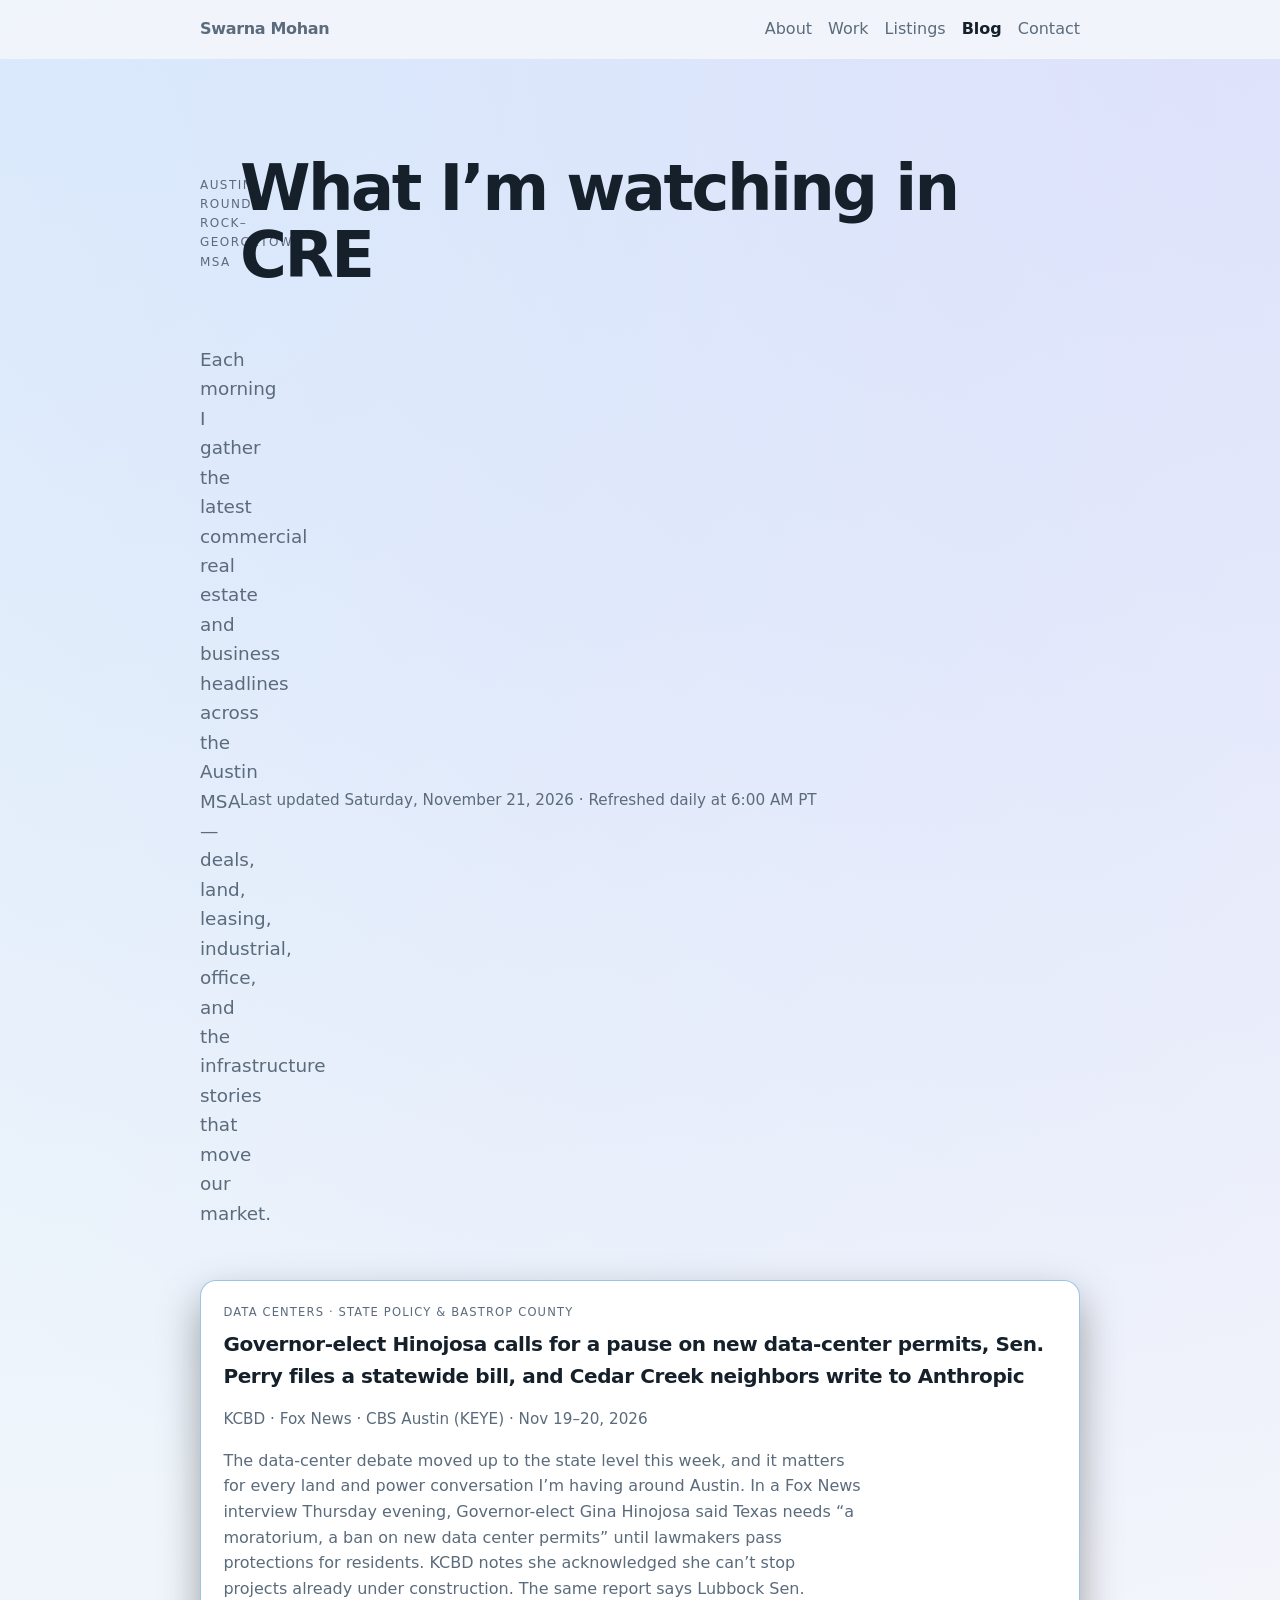
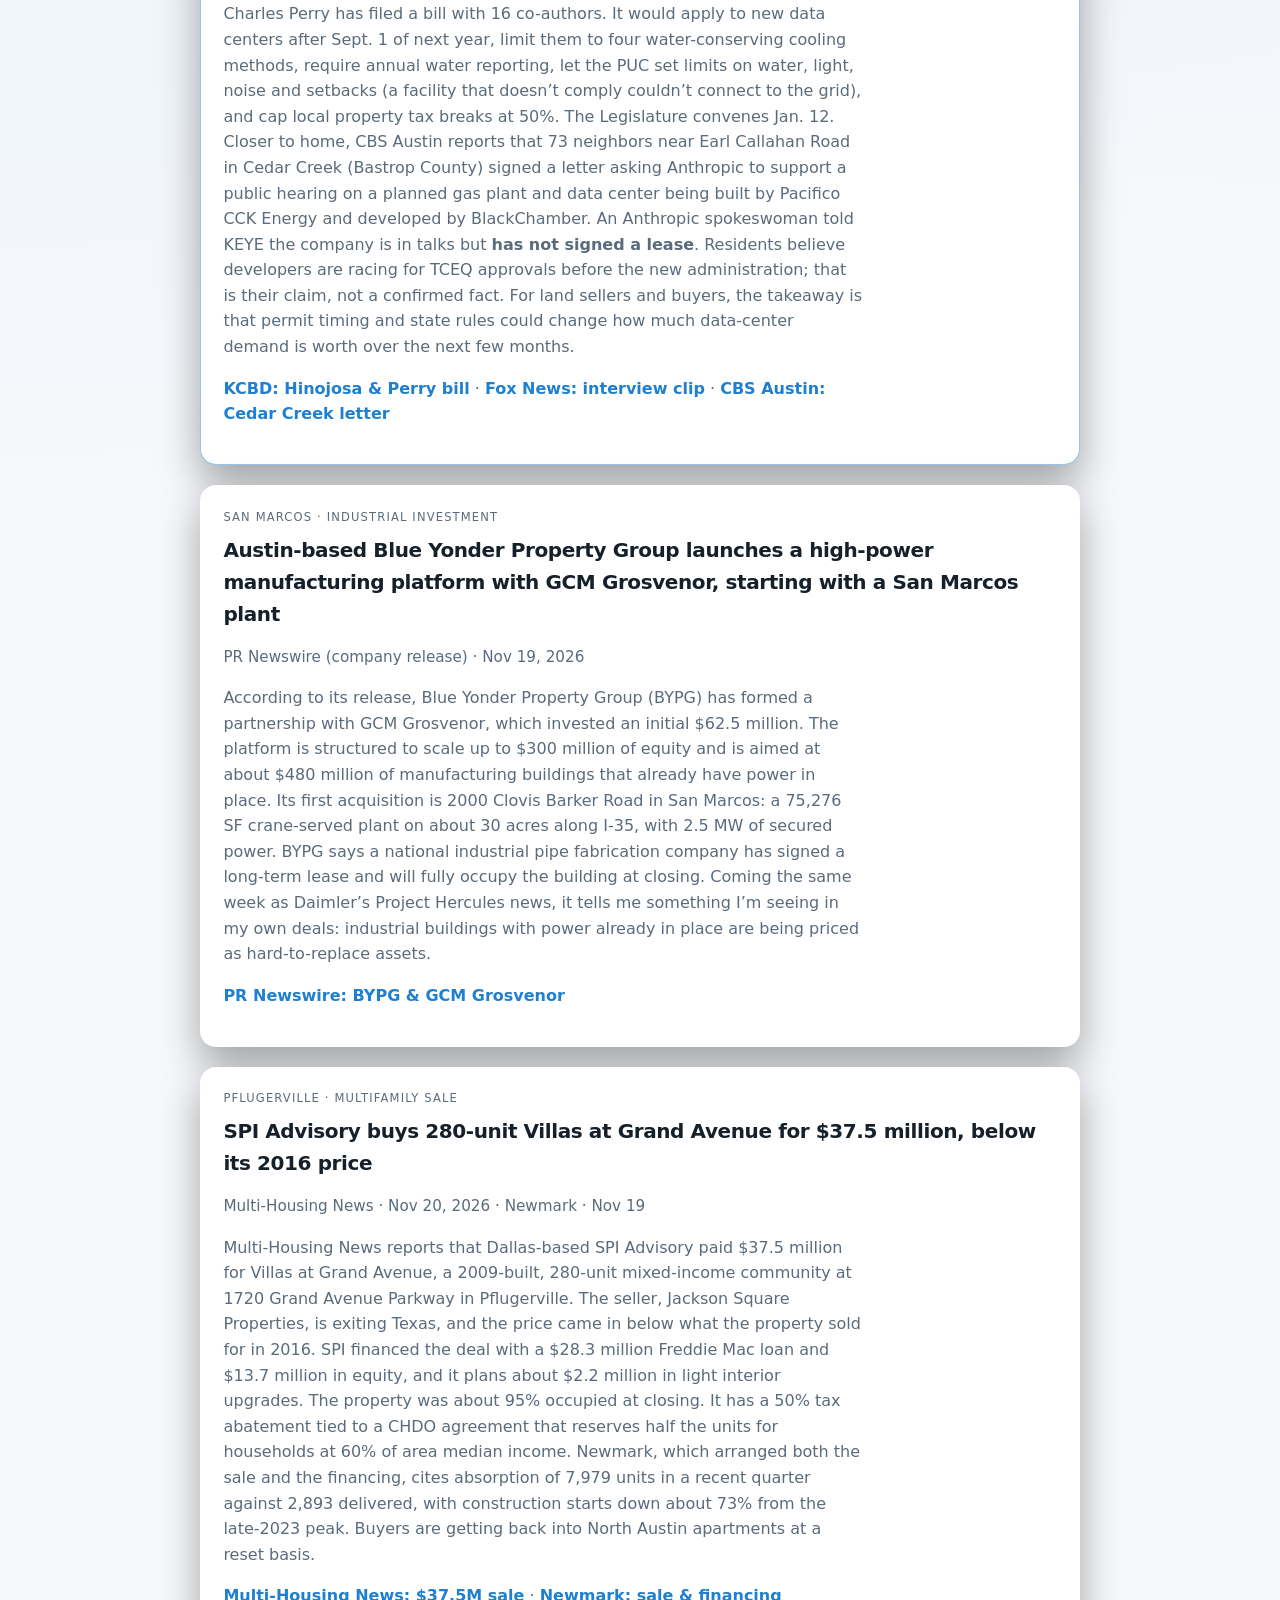
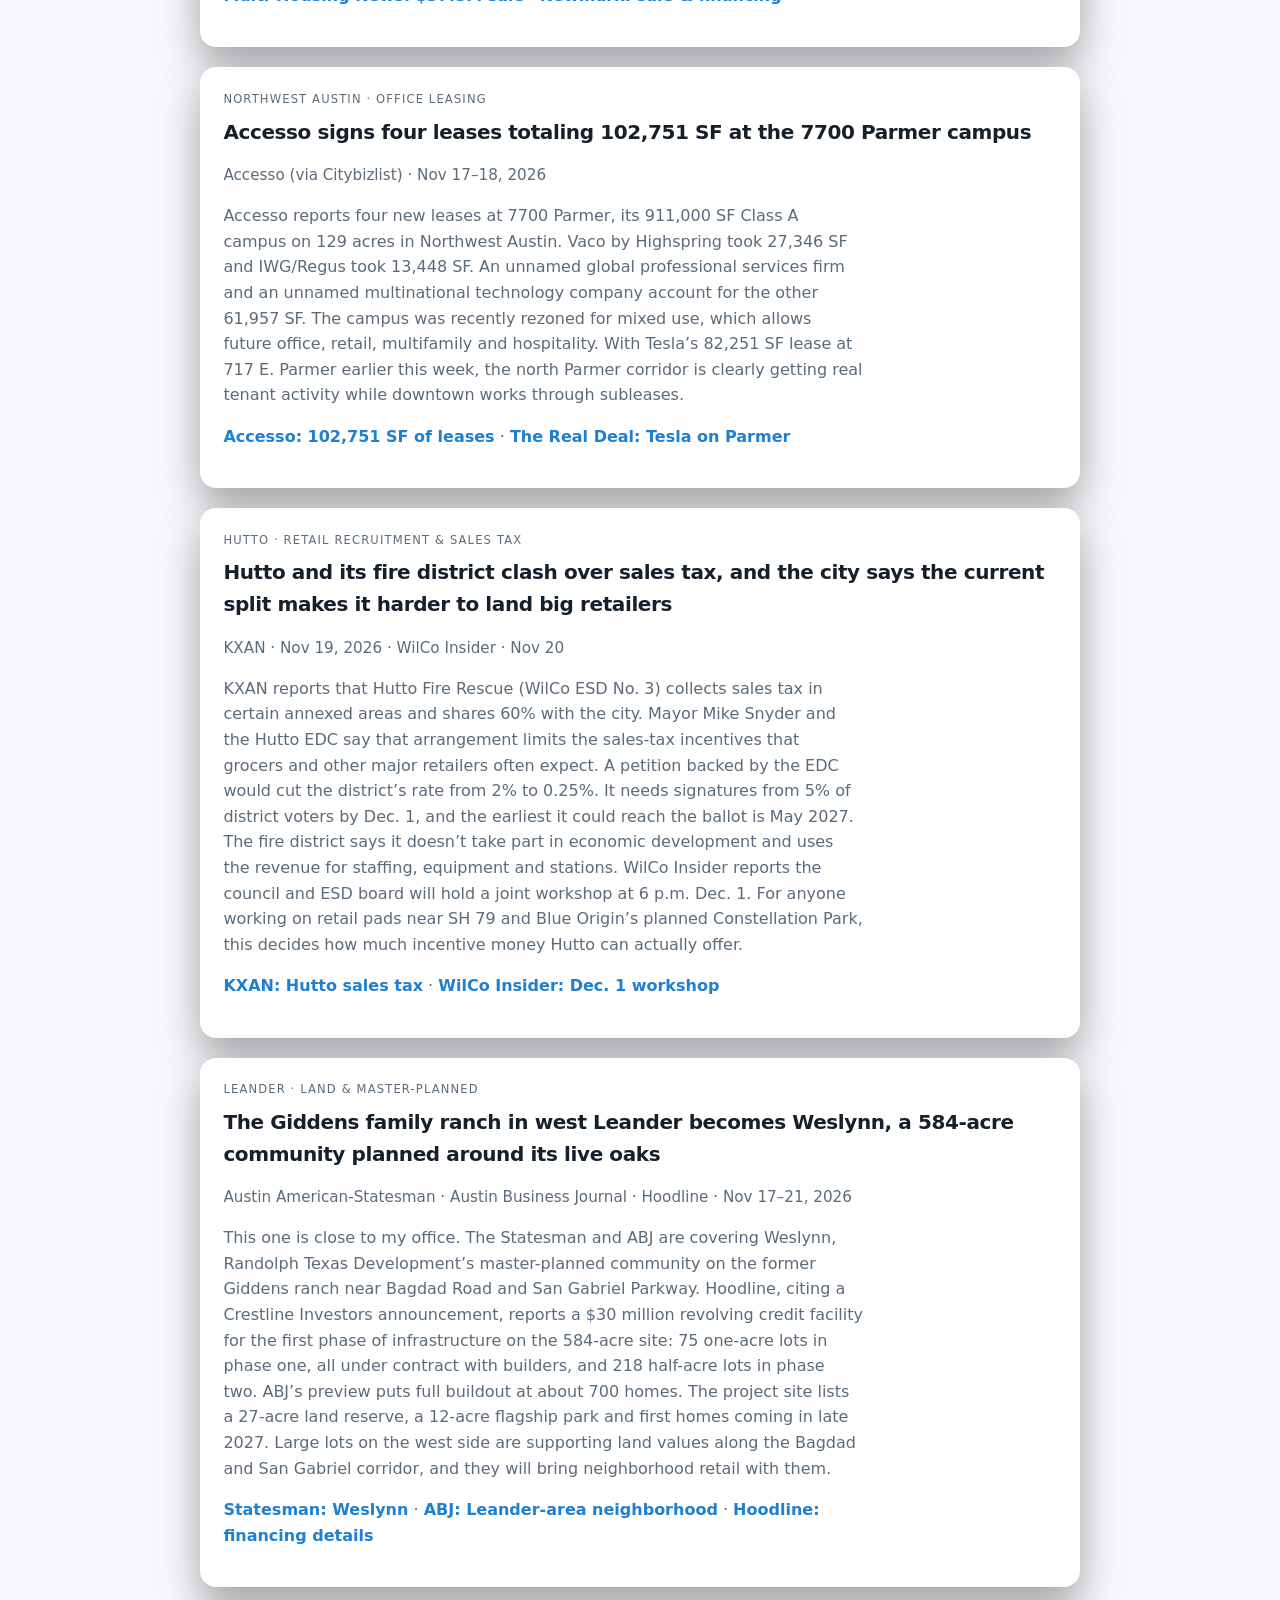
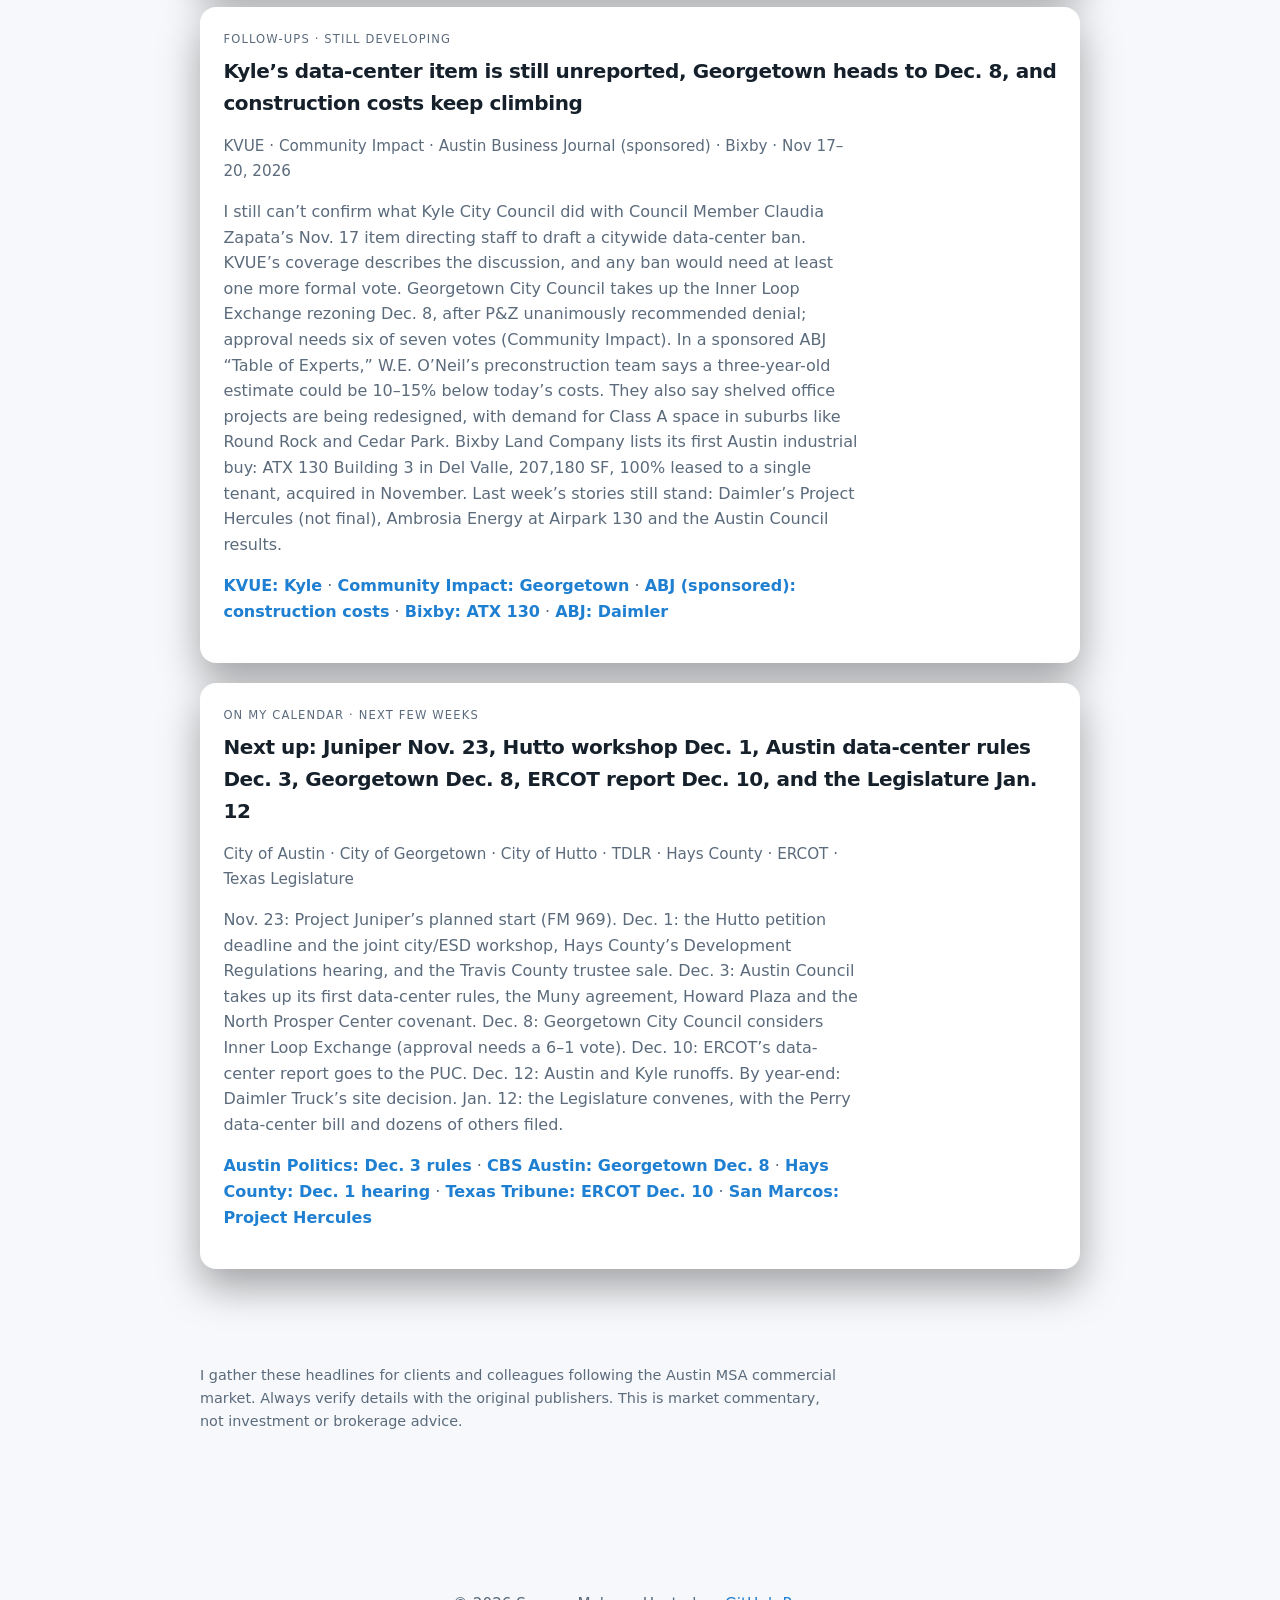
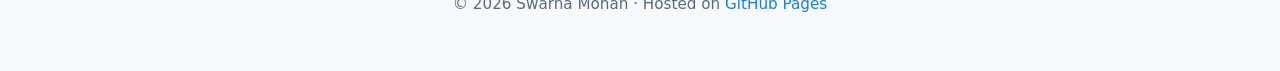
==== blog.html @ ebf8cf77 "Blog: Austin CRE roundup 2026-11-21" ====
<!DOCTYPE html>
<html lang="en">
<head>
  <meta charset="utf-8">
  <meta name="viewport" content="width=device-width, initial-scale=1">
  <meta name="description" content="My daily roundup of Austin MSA commercial real estate business news.">
  <title>Blog | Swarna Mohan</title>
  <link rel="stylesheet" href="styles.css">
</head>
<body>
  <header class="site-header">
    <nav class="nav" aria-label="Primary">
      <a class="logo" href="index.html">Swarna Mohan</a>
      <ul>
        <li><a href="index.html#about">About</a></li>
        <li><a href="index.html#work">Work</a></li>
        <li><a href="listings.html">Listings</a></li>
        <li><a href="blog.html" aria-current="page">Blog</a></li>
        <li><a href="index.html#contact">Contact</a></li>
      </ul>
    </nav>
  </header>

  <main id="top" class="blog-main">
    <section class="hero blog-hero">
      <p class="eyebrow">Austin–Round Rock–Georgetown MSA</p>
      <h1>What I’m watching in CRE</h1>
      <p class="tagline">Each morning I gather the latest commercial real estate and business headlines across the Austin MSA — deals, land, leasing, industrial, office, and the infrastructure stories that move our market.</p>
      <p class="meta">Last updated Saturday, November 21, 2026 · Refreshed daily at 6:00 AM PT</p>
    </section>

    <section class="section blog-list" aria-label="Latest posts">
      <article class="blog-card featured">
        <p class="blog-kicker">Data centers · State policy &amp; Bastrop County</p>
        <h2><a href="https://www.kcbd.com/2026/11/20/hinojosa-calls-data-center-moratorium-perry-files-senate-bill/" target="_blank" rel="noopener noreferrer">Governor-elect Hinojosa calls for a pause on new data-center permits, Sen. Perry files a statewide bill, and Cedar Creek neighbors write to Anthropic</a></h2>
        <p class="blog-meta">KCBD · Fox News · CBS Austin (KEYE) · Nov 19–20, 2026</p>
        <p>The data-center debate moved up to the state level this week, and it matters for every land and power conversation I’m having around Austin. In a Fox News interview Thursday evening, Governor-elect Gina Hinojosa said Texas needs “a moratorium, a ban on new data center permits” until lawmakers pass protections for residents. KCBD notes she acknowledged she can’t stop projects already under construction. The same report says Lubbock Sen. Charles Perry has filed a bill with 16 co-authors. It would apply to new data centers after Sept. 1 of next year, limit them to four water-conserving cooling methods, require annual water reporting, let the PUC set limits on water, light, noise and setbacks (a facility that doesn’t comply couldn’t connect to the grid), and cap local property tax breaks at 50%. The Legislature convenes Jan. 12. Closer to home, CBS Austin reports that 73 neighbors near Earl Callahan Road in Cedar Creek (Bastrop County) signed a letter asking Anthropic to support a public hearing on a planned gas plant and data center being built by Pacifico CCK Energy and developed by BlackChamber. An Anthropic spokeswoman told KEYE the company is in talks but <strong>has not signed a lease</strong>. Residents believe developers are racing for TCEQ approvals before the new administration; that is their claim, not a confirmed fact. For land sellers and buyers, the takeaway is that permit timing and state rules could change how much data-center demand is worth over the next few months.</p>
        <p><a class="text-link" href="https://www.kcbd.com/2026/11/20/hinojosa-calls-data-center-moratorium-perry-files-senate-bill/" target="_blank" rel="noopener noreferrer">KCBD: Hinojosa &amp; Perry bill</a> · <a class="text-link" href="https://www.fox.com/watch/clip/fmc-61pu5hqpny182bms/texas-governor-elect-gina-hinojosa-calls-for-ban-on-new-data-center-permits" target="_blank" rel="noopener noreferrer">Fox News: interview clip</a> · <a class="text-link" href="https://cbsaustin.com/news/local/cedar-creek-neighbors-fear-noise-and-heat-as-data-center-gas-plant-plan-advances" target="_blank" rel="noopener noreferrer">CBS Austin: Cedar Creek letter</a></p>
      </article>
      <article class="blog-card">
        <p class="blog-kicker">San Marcos · Industrial investment</p>
        <h2><a href="https://www.prnewswire.com/news-releases/bypg-forms-strategic-partnership-with-gcm-grosvenor-to-scale-high-power-manufacturing-real-estate-strategy-302942820.html" target="_blank" rel="noopener noreferrer">Austin-based Blue Yonder Property Group launches a high-power manufacturing platform with GCM Grosvenor, starting with a San Marcos plant</a></h2>
        <p class="blog-meta">PR Newswire (company release) · Nov 19, 2026</p>
        <p>According to its release, Blue Yonder Property Group (BYPG) has formed a partnership with GCM Grosvenor, which invested an initial $62.5 million. The platform is structured to scale up to $300 million of equity and is aimed at about $480 million of manufacturing buildings that already have power in place. Its first acquisition is 2000 Clovis Barker Road in San Marcos: a 75,276 SF crane-served plant on about 30 acres along I-35, with 2.5 MW of secured power. BYPG says a national industrial pipe fabrication company has signed a long-term lease and will fully occupy the building at closing. Coming the same week as Daimler’s Project Hercules news, it tells me something I’m seeing in my own deals: industrial buildings with power already in place are being priced as hard-to-replace assets.</p>
        <p><a class="text-link" href="https://www.prnewswire.com/news-releases/bypg-forms-strategic-partnership-with-gcm-grosvenor-to-scale-high-power-manufacturing-real-estate-strategy-302942820.html" target="_blank" rel="noopener noreferrer">PR Newswire: BYPG &amp; GCM Grosvenor</a></p>
      </article>
      <article class="blog-card">
        <p class="blog-kicker">Pflugerville · Multifamily sale</p>
        <h2><a href="https://www.multihousingnews.com/spi-buys-jackson-squares-last-asset-in-the-lone-star-state/" target="_blank" rel="noopener noreferrer">SPI Advisory buys 280-unit Villas at Grand Avenue for $37.5 million, below its 2016 price</a></h2>
        <p class="blog-meta">Multi-Housing News · Nov 20, 2026 · Newmark · Nov 19</p>
        <p>Multi-Housing News reports that Dallas-based SPI Advisory paid $37.5 million for Villas at Grand Avenue, a 2009-built, 280-unit mixed-income community at 1720 Grand Avenue Parkway in Pflugerville. The seller, Jackson Square Properties, is exiting Texas, and the price came in below what the property sold for in 2016. SPI financed the deal with a $28.3 million Freddie Mac loan and $13.7 million in equity, and it plans about $2.2 million in light interior upgrades. The property was about 95% occupied at closing. It has a 50% tax abatement tied to a CHDO agreement that reserves half the units for households at 60% of area median income. Newmark, which arranged both the sale and the financing, cites absorption of 7,979 units in a recent quarter against 2,893 delivered, with construction starts down about 73% from the late-2023 peak. Buyers are getting back into North Austin apartments at a reset basis.</p>
        <p><a class="text-link" href="https://www.multihousingnews.com/spi-buys-jackson-squares-last-asset-in-the-lone-star-state/" target="_blank" rel="noopener noreferrer">Multi-Housing News: $37.5M sale</a> · <a class="text-link" href="https://www.nmrk.com/insights/press-releases/newmark-arranges-sale-and-financing-of-280-unit-multifamily-property-in-north-austins-silicon-hills" target="_blank" rel="noopener noreferrer">Newmark: sale &amp; financing</a></p>
      </article>
      <article class="blog-card">
        <p class="blog-kicker">Northwest Austin · Office leasing</p>
        <h2><a href="https://accessopartners.com/accesso-signs-102751-square-feet-of-leases-at-austins-7700-parmer/" target="_blank" rel="noopener noreferrer">Accesso signs four leases totaling 102,751 SF at the 7700 Parmer campus</a></h2>
        <p class="blog-meta">Accesso (via Citybizlist) · Nov 17–18, 2026</p>
        <p>Accesso reports four new leases at 7700 Parmer, its 911,000 SF Class A campus on 129 acres in Northwest Austin. Vaco by Highspring took 27,346 SF and IWG/Regus took 13,448 SF. An unnamed global professional services firm and an unnamed multinational technology company account for the other 61,957 SF. The campus was recently rezoned for mixed use, which allows future office, retail, multifamily and hospitality. With Tesla’s 82,251 SF lease at 717 E. Parmer earlier this week, the north Parmer corridor is clearly getting real tenant activity while downtown works through subleases.</p>
        <p><a class="text-link" href="https://accessopartners.com/accesso-signs-102751-square-feet-of-leases-at-austins-7700-parmer/" target="_blank" rel="noopener noreferrer">Accesso: 102,751 SF of leases</a> · <a class="text-link" href="https://therealdeal.com/texas/2026/11/19/tesla-takes-82k-sf-in-north-austin-expansion/" target="_blank" rel="noopener noreferrer">The Real Deal: Tesla on Parmer</a></p>
      </article>
      <article class="blog-card">
        <p class="blog-kicker">Hutto · Retail recruitment &amp; sales tax</p>
        <h2><a href="https://www.kxan.com/news/local/hutto/hutto-leaders-say-current-sales-tax-agreement-hinders-retail-recruitment/" target="_blank" rel="noopener noreferrer">Hutto and its fire district clash over sales tax, and the city says the current split makes it harder to land big retailers</a></h2>
        <p class="blog-meta">KXAN · Nov 19, 2026 · WilCo Insider · Nov 20</p>
        <p>KXAN reports that Hutto Fire Rescue (WilCo ESD No. 3) collects sales tax in certain annexed areas and shares 60% with the city. Mayor Mike Snyder and the Hutto EDC say that arrangement limits the sales-tax incentives that grocers and other major retailers often expect. A petition backed by the EDC would cut the district’s rate from 2% to 0.25%. It needs signatures from 5% of district voters by Dec. 1, and the earliest it could reach the ballot is May 2027. The fire district says it doesn’t take part in economic development and uses the revenue for staffing, equipment and stations. WilCo Insider reports the council and ESD board will hold a joint workshop at 6 p.m. Dec. 1. For anyone working on retail pads near SH 79 and Blue Origin’s planned Constellation Park, this decides how much incentive money Hutto can actually offer.</p>
        <p><a class="text-link" href="https://www.kxan.com/news/local/hutto/hutto-leaders-say-current-sales-tax-agreement-hinders-retail-recruitment/" target="_blank" rel="noopener noreferrer">KXAN: Hutto sales tax</a> · <a class="text-link" href="https://www.wilcotxinsider.com/p/hutto-fire-district-sales-tax-petition" target="_blank" rel="noopener noreferrer">WilCo Insider: Dec. 1 workshop</a></p>
      </article>
      <article class="blog-card">
        <p class="blog-kicker">Leander · Land &amp; master-planned</p>
        <h2><a href="https://www.statesman.com/business/real-estate/article/leander-homes-for-sale-weslynn-giddens-ranch-22535724.php" target="_blank" rel="noopener noreferrer">The Giddens family ranch in west Leander becomes Weslynn, a 584-acre community planned around its live oaks</a></h2>
        <p class="blog-meta">Austin American-Statesman · Austin Business Journal · Hoodline · Nov 17–21, 2026</p>
        <p>This one is close to my office. The Statesman and ABJ are covering Weslynn, Randolph Texas Development’s master-planned community on the former Giddens ranch near Bagdad Road and San Gabriel Parkway. Hoodline, citing a Crestline Investors announcement, reports a $30 million revolving credit facility for the first phase of infrastructure on the 584-acre site: 75 one-acre lots in phase one, all under contract with builders, and 218 half-acre lots in phase two. ABJ’s preview puts full buildout at about 700 homes. The project site lists a 27-acre land reserve, a 12-acre flagship park and first homes coming in late 2027. Large lots on the west side are supporting land values along the Bagdad and San Gabriel corridor, and they will bring neighborhood retail with them.</p>
        <p><a class="text-link" href="https://www.statesman.com/business/real-estate/article/leander-homes-for-sale-weslynn-giddens-ranch-22535724.php" target="_blank" rel="noopener noreferrer">Statesman: Weslynn</a> · <a class="text-link" href="https://www.bizjournals.com/austin/news/2026/11/17/massive-leander-area-neighborhood-in-the-works.html" target="_blank" rel="noopener noreferrer">ABJ: Leander-area neighborhood</a> · <a class="text-link" href="https://hoodline.com/2026/11/randolph-texas-development-eyes-700-home-community-on-leander-s-west-side/" target="_blank" rel="noopener noreferrer">Hoodline: financing details</a></p>
      </article>
      <article class="blog-card">
        <p class="blog-kicker">Follow-ups · Still developing</p>
        <h2><a href="https://www.kvue.com/article/news/community/data-centers/kyle-city-council-data-center-ban-proposal/269-98b3ba4b-a010-4803-8ee6-9d8dfb9c802a" target="_blank" rel="noopener noreferrer">Kyle’s data-center item is still unreported, Georgetown heads to Dec. 8, and construction costs keep climbing</a></h2>
        <p class="blog-meta">KVUE · Community Impact · Austin Business Journal (sponsored) · Bixby · Nov 17–20, 2026</p>
        <p>I still can’t confirm what Kyle City Council did with Council Member Claudia Zapata’s Nov. 17 item directing staff to draft a citywide data-center ban. KVUE’s coverage describes the discussion, and any ban would need at least one more formal vote. Georgetown City Council takes up the Inner Loop Exchange rezoning Dec. 8, after P&amp;Z unanimously recommended denial; approval needs six of seven votes (Community Impact). In a sponsored ABJ “Table of Experts,” W.E. O’Neil’s preconstruction team says a three-year-old estimate could be 10–15% below today’s costs. They also say shelved office projects are being redesigned, with demand for Class A space in suburbs like Round Rock and Cedar Park. Bixby Land Company lists its first Austin industrial buy: ATX 130 Building 3 in Del Valle, 207,180 SF, 100% leased to a single tenant, acquired in November. Last week’s stories still stand: Daimler’s Project Hercules (not final), Ambrosia Energy at Airpark 130 and the Austin Council results.</p>
        <p><a class="text-link" href="https://www.kvue.com/article/news/community/data-centers/kyle-city-council-data-center-ban-proposal/269-98b3ba4b-a010-4803-8ee6-9d8dfb9c802a" target="_blank" rel="noopener noreferrer">KVUE: Kyle</a> · <a class="text-link" href="https://communityimpact.com/georgetown/development/georgetown-planning-officials-recommend-denial-for-proposed-data-center-zoning/" target="_blank" rel="noopener noreferrer">Community Impact: Georgetown</a> · <a class="text-link" href="https://www.bizjournals.com/austin/news/2026/11/20/table-of-experts-more-options-fewer-surprises.html" target="_blank" rel="noopener noreferrer">ABJ (sponsored): construction costs</a> · <a class="text-link" href="https://bixbycapital.com/property/atx-130-del-valle-texas/" target="_blank" rel="noopener noreferrer">Bixby: ATX 130</a> · <a class="text-link" href="https://www.bizjournals.com/austin/news/2026/11/19/daimler-san-marcos-project-hercules-devolpment.html" target="_blank" rel="noopener noreferrer">ABJ: Daimler</a></p>
      </article>
      <article class="blog-card">
        <p class="blog-kicker">On my calendar · Next few weeks</p>
        <h2><a href="https://www.austinpolitics.org/on-my-block/data-center-rules-december-3-vote-title-4-memo-13-power-inquiries" target="_blank" rel="noopener noreferrer">Next up: Juniper Nov. 23, Hutto workshop Dec. 1, Austin data-center rules Dec. 3, Georgetown Dec. 8, ERCOT report Dec. 10, and the Legislature Jan. 12</a></h2>
        <p class="blog-meta">City of Austin · City of Georgetown · City of Hutto · TDLR · Hays County · ERCOT · Texas Legislature</p>
        <p>Nov. 23: Project Juniper’s planned start (FM 969). Dec. 1: the Hutto petition deadline and the joint city/ESD workshop, Hays County’s Development Regulations hearing, and the Travis County trustee sale. Dec. 3: Austin Council takes up its first data-center rules, the Muny agreement, Howard Plaza and the North Prosper Center covenant. Dec. 8: Georgetown City Council considers Inner Loop Exchange (approval needs a 6–1 vote). Dec. 10: ERCOT’s data-center report goes to the PUC. Dec. 12: Austin and Kyle runoffs. By year-end: Daimler Truck’s site decision. Jan. 12: the Legislature convenes, with the Perry data-center bill and dozens of others filed.</p>
        <p><a class="text-link" href="https://www.austinpolitics.org/on-my-block/data-center-rules-december-3-vote-title-4-memo-13-power-inquiries" target="_blank" rel="noopener noreferrer">Austin Politics: Dec. 3 rules</a> · <a class="text-link" href="https://cbsaustin.com/news/local/georgetown-panel-recommends-denial-of-rezoning-for-northeast-data-center-after-outcry" target="_blank" rel="noopener noreferrer">CBS Austin: Georgetown Dec. 8</a> · <a class="text-link" href="https://www.hayscountytx.gov/565/Development-Regulations-Re-Write" target="_blank" rel="noopener noreferrer">Hays County: Dec. 1 hearing</a> · <a class="text-link" href="https://www.texastribune.org/2026/11/17/tceq-environmental-data-center-permits-resume/" target="_blank" rel="noopener noreferrer">Texas Tribune: ERCOT Dec. 10</a> · <a class="text-link" href="https://www.sanmarcostx.gov/4851/Project-Hercules" target="_blank" rel="noopener noreferrer">San Marcos: Project Hercules</a></p>
      </article>
    </section>

    <section class="section disclaimer">
      <p>I gather these headlines for clients and colleagues following the Austin MSA commercial market. Always verify details with the original publishers. This is market commentary, not investment or brokerage advice.</p>
    </section>
  </main>

  <footer class="site-footer">
    <p>© <span id="year"></span> Swarna Mohan · Hosted on <a href="https://pages.github.com/">GitHub Pages</a></p>
  </footer>
  <script src="script.js"></script>
</body>
</html>
---- styles.css ----
:root {
  color-scheme: light dark;
  --bg: #0f1419;
  --surface: #1a222c;
  --text: #e8eef5;
  --muted: #9aabbc;
  --accent: #5bb8ff;
  --accent-strong: #2f9aef;
  --border: rgba(255, 255, 255, 0.08);
  --shadow: 0 18px 40px rgba(0, 0, 0, 0.35);
  --radius: 16px;
  --max: 920px;
  font-family: "Segoe UI", system-ui, -apple-system, sans-serif;
}

@media (prefers-color-scheme: light) {
  :root {
    --bg: #f6f8fb;
    --surface: #ffffff;
    --text: #15202b;
    --muted: #5b6b7c;
    --accent: #1f7fd1;
  }
}

* { box-sizing: border-box; }
html { scroll-behavior: smooth; }
body {
  margin: 0;
  background:
    radial-gradient(circle at top left, rgba(91, 184, 255, 0.16), transparent 32%),
    radial-gradient(circle at top right, rgba(120, 90, 255, 0.12), transparent 28%),
    var(--bg);
  color: var(--text);
  line-height: 1.6;
  min-height: 100vh;
}

a { color: var(--accent); text-decoration: none; }
a:hover { text-decoration: underline; }

.site-header {
  position: sticky;
  top: 0;
  backdrop-filter: blur(12px);
  background: color-mix(in srgb, var(--bg) 82%, transparent);
  border-bottom: 1px solid var(--border);
  z-index: 10;
}

.nav {
  max-width: var(--max);
  margin: 0 auto;
  padding: 1rem 1.25rem;
  display: flex;
  align-items: center;
  justify-content: space-between;
  gap: 1rem;
}

.logo {
  color: var(--text);
  font-weight: 700;
  letter-spacing: -0.02em;
}

.nav ul {
  display: flex;
  gap: 1rem;
  list-style: none;
  margin: 0;
  padding: 0;
}

.nav a { color: var(--muted); }
.nav a:hover, .logo:hover { color: var(--text); text-decoration: none; }

main { max-width: var(--max); margin: 0 auto; padding: 2rem 1.25rem 4rem; }

.hero {
  padding: 4rem 0 3rem;
  display: grid;
  grid-template-columns: minmax(0, 1fr) auto;
  align-items: center;
  gap: 2.5rem;
}

.hero-photo {
  margin: 0;
  width: 300px;
}

.hero-photo img {
  display: block;
  width: 100%;
  height: auto;
  aspect-ratio: 4 / 5;
  object-fit: cover;
  object-position: 50% 30%;
  border-radius: var(--radius);
  border: 1px solid var(--border);
  box-shadow: var(--shadow);
}

@media (max-width: 720px) {
  .hero {
    grid-template-columns: 1fr;
    gap: 2rem;
  }
  .hero-photo {
    order: -1;
    width: min(260px, 70vw);
  }
}

.eyebrow {
  text-transform: uppercase;
  letter-spacing: 0.12em;
  font-size: 0.75rem;
  color: var(--muted);
  margin: 0 0 0.75rem;
}

.hero h1 {
  font-size: clamp(2.4rem, 6vw, 4rem);
  line-height: 1.05;
  letter-spacing: -0.04em;
  margin: 0 0 1rem;
}

.tagline {
  font-size: 1.15rem;
  color: var(--muted);
  max-width: 36rem;
  margin: 0 0 1.75rem;
}

.actions { display: flex; flex-wrap: wrap; gap: 0.75rem; }

.button {
  display: inline-flex;
  align-items: center;
  justify-content: center;
  padding: 0.75rem 1.1rem;
  border-radius: 999px;
  background: var(--accent-strong);
  color: white;
  font-weight: 600;
  text-decoration: none;
  border: 1px solid transparent;
}

.button:hover { filter: brightness(1.05); text-decoration: none; }

.button-ghost {
  background: transparent;
  color: var(--text);
  border-color: var(--border);
}

.section { padding: 2.5rem 0; border-top: 1px solid var(--border); }
.section h2 { margin: 0 0 1rem; letter-spacing: -0.03em; }
.section p { color: var(--muted); max-width: 40rem; }

.card-list {
  list-style: none;
  margin: 0;
  padding: 0;
  display: grid;
  gap: 1rem;
  grid-template-columns: repeat(auto-fit, minmax(240px, 1fr));
}

.card {
  background: var(--surface);
  border: 1px solid var(--border);
  border-radius: var(--radius);
  padding: 1.25rem;
  box-shadow: var(--shadow);
}

.card h3 { margin: 0 0 0.5rem; }
.card p { margin: 0; }

.site-footer {
  border-top: 1px solid var(--border);
  padding: 1.5rem 1.25rem 2.5rem;
  text-align: center;
  color: var(--muted);
  font-size: 0.95rem;
}

@media (max-width: 640px) {
  .nav ul { gap: 0.75rem; font-size: 0.95rem; }
  .hero { padding-top: 2.5rem; }
}

.contact-list {
  list-style: none;
  margin: 0;
  padding: 0;
  display: grid;
  gap: 0.85rem;
  color: var(--muted);
  max-width: 40rem;
}
.contact-list strong { color: var(--text); margin-right: 0.35rem; }
.section p + p { margin-top: 1rem; }

.blog-main { max-width: var(--max); margin: 0 auto; padding: 2rem 1.25rem 4rem; }
.blog-hero { padding-bottom: 1.5rem; }
.blog-hero .meta, .blog-meta { color: var(--muted); font-size: 0.95rem; }
.blog-list { display: grid; gap: 1.25rem; border-top: none; padding-top: 0; }
.blog-card {
  background: var(--surface);
  border: 1px solid var(--border);
  border-radius: var(--radius);
  padding: 1.35rem 1.4rem;
  box-shadow: var(--shadow);
}
.blog-card.featured { border-color: color-mix(in srgb, var(--accent) 45%, var(--border)); }
.blog-kicker {
  margin: 0 0 0.45rem;
  text-transform: uppercase;
  letter-spacing: 0.1em;
  font-size: 0.72rem;
  color: var(--accent);
}
.blog-card h2 { margin: 0 0 0.45rem; font-size: 1.25rem; letter-spacing: -0.02em; }
.blog-card h2 a { color: var(--text); text-decoration: none; }
.blog-card h2 a:hover { color: var(--accent); }
.blog-card p { color: var(--muted); }
.text-link { font-weight: 600; }
.disclaimer p { font-size: 0.9rem; color: var(--muted); max-width: 40rem; }
.nav a[aria-current="page"] { color: var(--text); font-weight: 600; }

/* Listings page */
.listings-page .nav { max-width: 1120px; }
.listings-main { max-width: 1120px; margin: 0 auto; padding: 2rem 1.25rem 4rem; }
.listings-hero { display: block; padding: 3rem 0 2rem; }
.listings-section { padding-top: 2rem; }
.listing-grid {
  list-style: none;
  margin: 0;
  padding: 0;
  display: grid;
  gap: 1.25rem;
  grid-template-columns: repeat(auto-fill, minmax(300px, 1fr));
}
.listing-card {
  display: flex;
  flex-direction: column;
  background: var(--surface);
  border: 1px solid var(--border);
  border-radius: var(--radius);
  box-shadow: var(--shadow);
  overflow: hidden;
}
.listing-photo { display: block; background: var(--border); }
.listing-photo img {
  display: block;
  width: 100%;
  height: auto;
  aspect-ratio: 16 / 10;
  object-fit: cover;
}
.listing-body {
  display: flex;
  flex-direction: column;
  gap: 0.35rem;
  padding: 1rem 1.15rem 1.2rem;
  flex: 1;
}
.listing-body h3 { margin: 0.15rem 0 0; font-size: 1.1rem; letter-spacing: -0.01em; line-height: 1.3; }
.listing-body p { margin: 0; max-width: none; }
.listing-badges { display: flex; flex-wrap: wrap; gap: 0.4rem; }
.badge {
  display: inline-block;
  padding: 0.15rem 0.6rem;
  border-radius: 999px;
  font-size: 0.72rem;
  font-weight: 700;
  letter-spacing: 0.06em;
  text-transform: uppercase;
  border: 1px solid var(--border);
  color: var(--muted);
}
.badge-sale { background: color-mix(in srgb, #2fbf71 18%, transparent); color: #2fbf71; border-color: color-mix(in srgb, #2fbf71 40%, transparent); }
.badge-lease { background: color-mix(in srgb, var(--accent) 18%, transparent); color: var(--accent); border-color: color-mix(in srgb, var(--accent) 40%, transparent); }
.listing-address { color: var(--muted); font-size: 0.92rem; }
.listing-price { color: var(--text) !important; font-weight: 700; font-size: 1.02rem; }
.listing-size { color: var(--muted); font-size: 0.92rem; }
.listing-desc {
  color: var(--muted);
  font-size: 0.92rem;
  display: -webkit-box;
  -webkit-line-clamp: 3;
  -webkit-box-orient: vertical;
  overflow: hidden;
}
.listing-button { margin-top: auto; align-self: flex-start; padding: 0.55rem 1rem; font-size: 0.92rem; }
.listing-desc + .listing-button { margin-top: 0.75rem; }
.listings-note { margin-top: 1.75rem !important; font-size: 0.9rem; color: var(--muted); max-width: 48rem !important; }
.listings-cta .actions { margin-top: 1rem; }
@media (max-width: 640px) {
  .listing-grid { grid-template-columns: 1fr; }
  .nav { flex-wrap: wrap; }
}
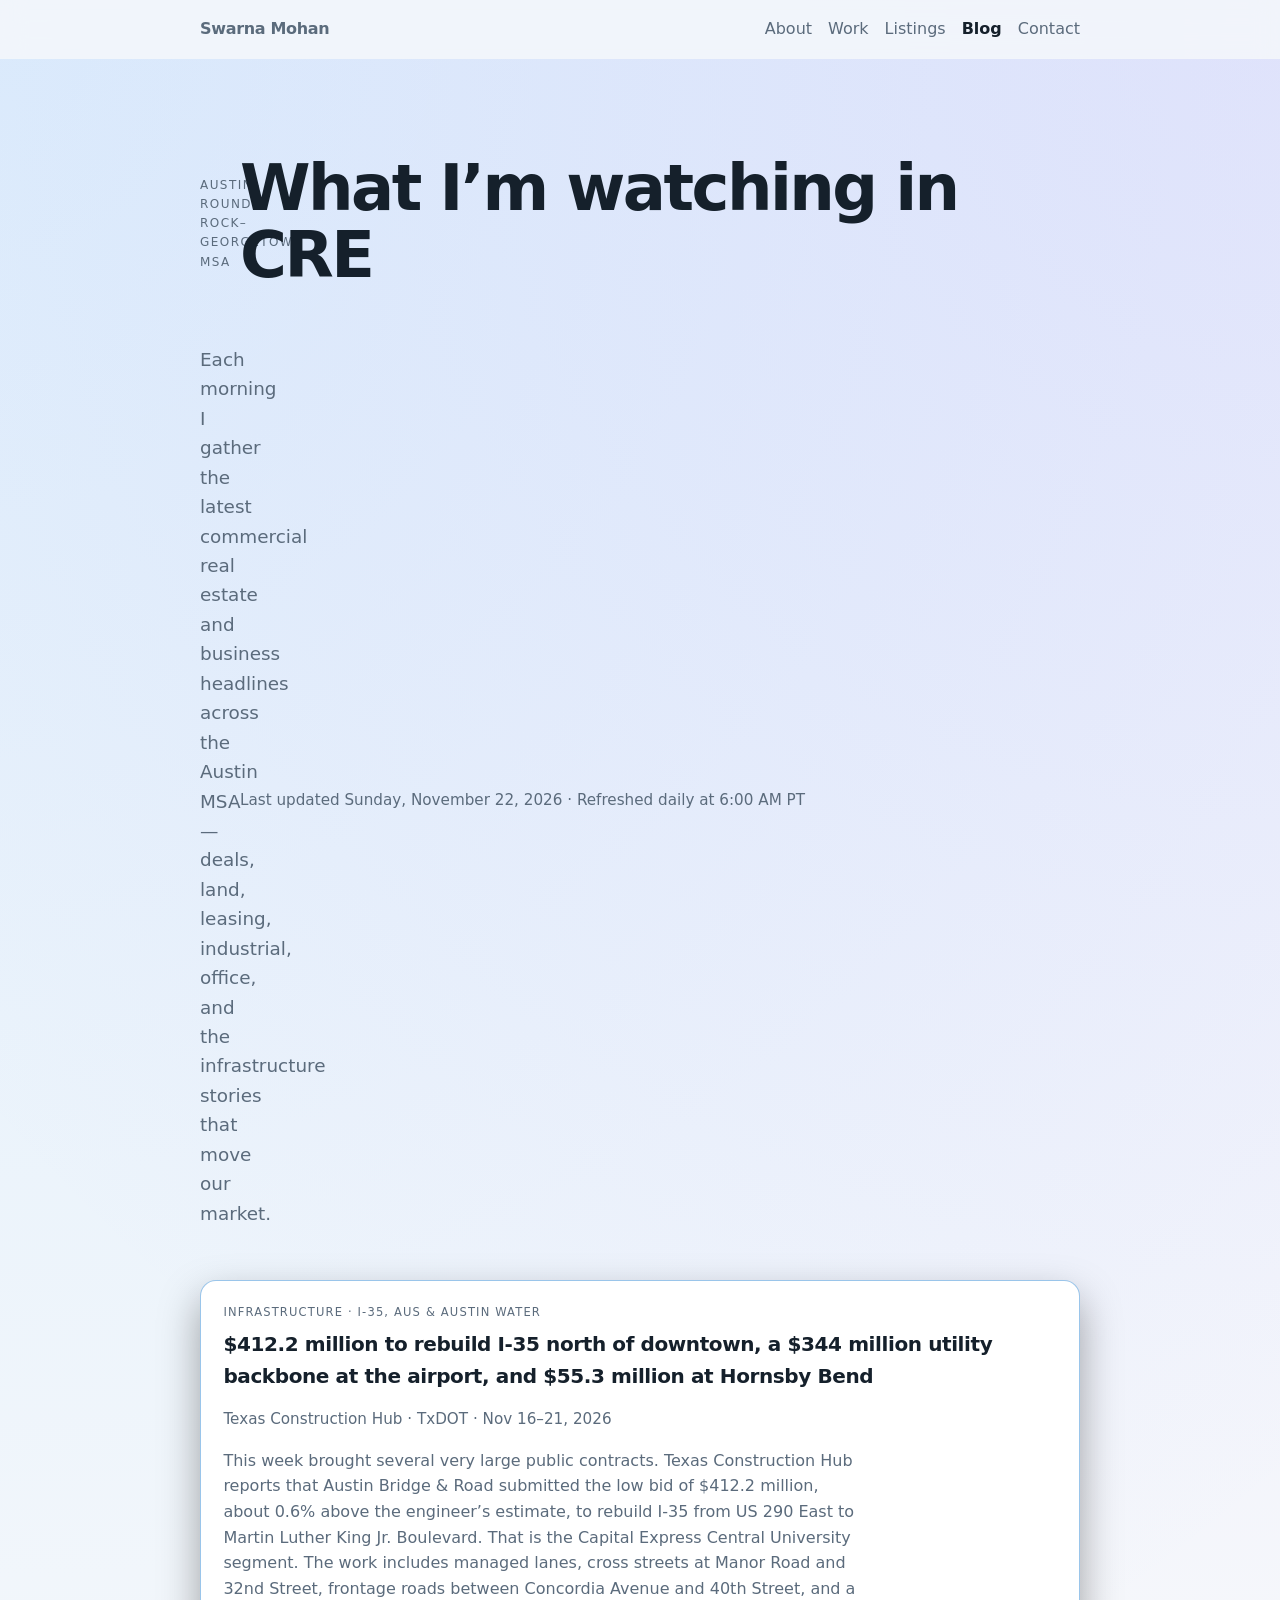
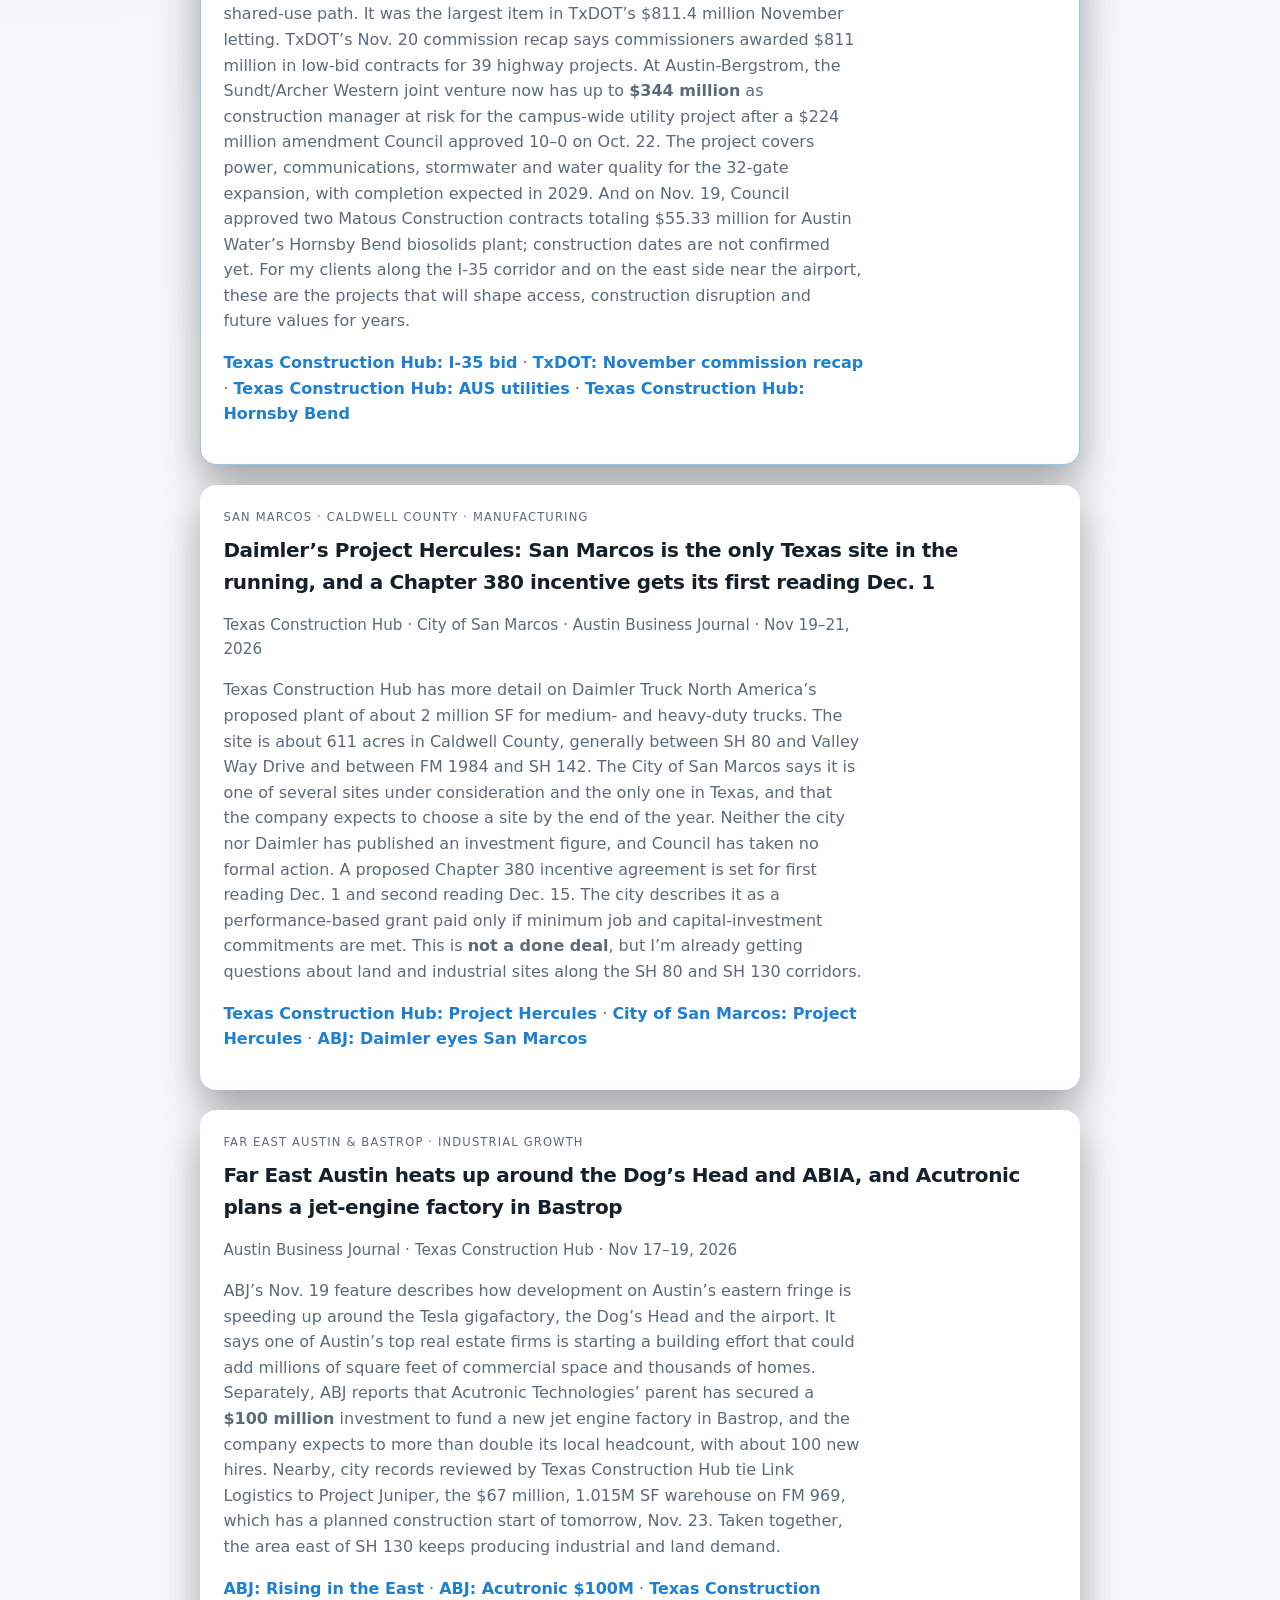
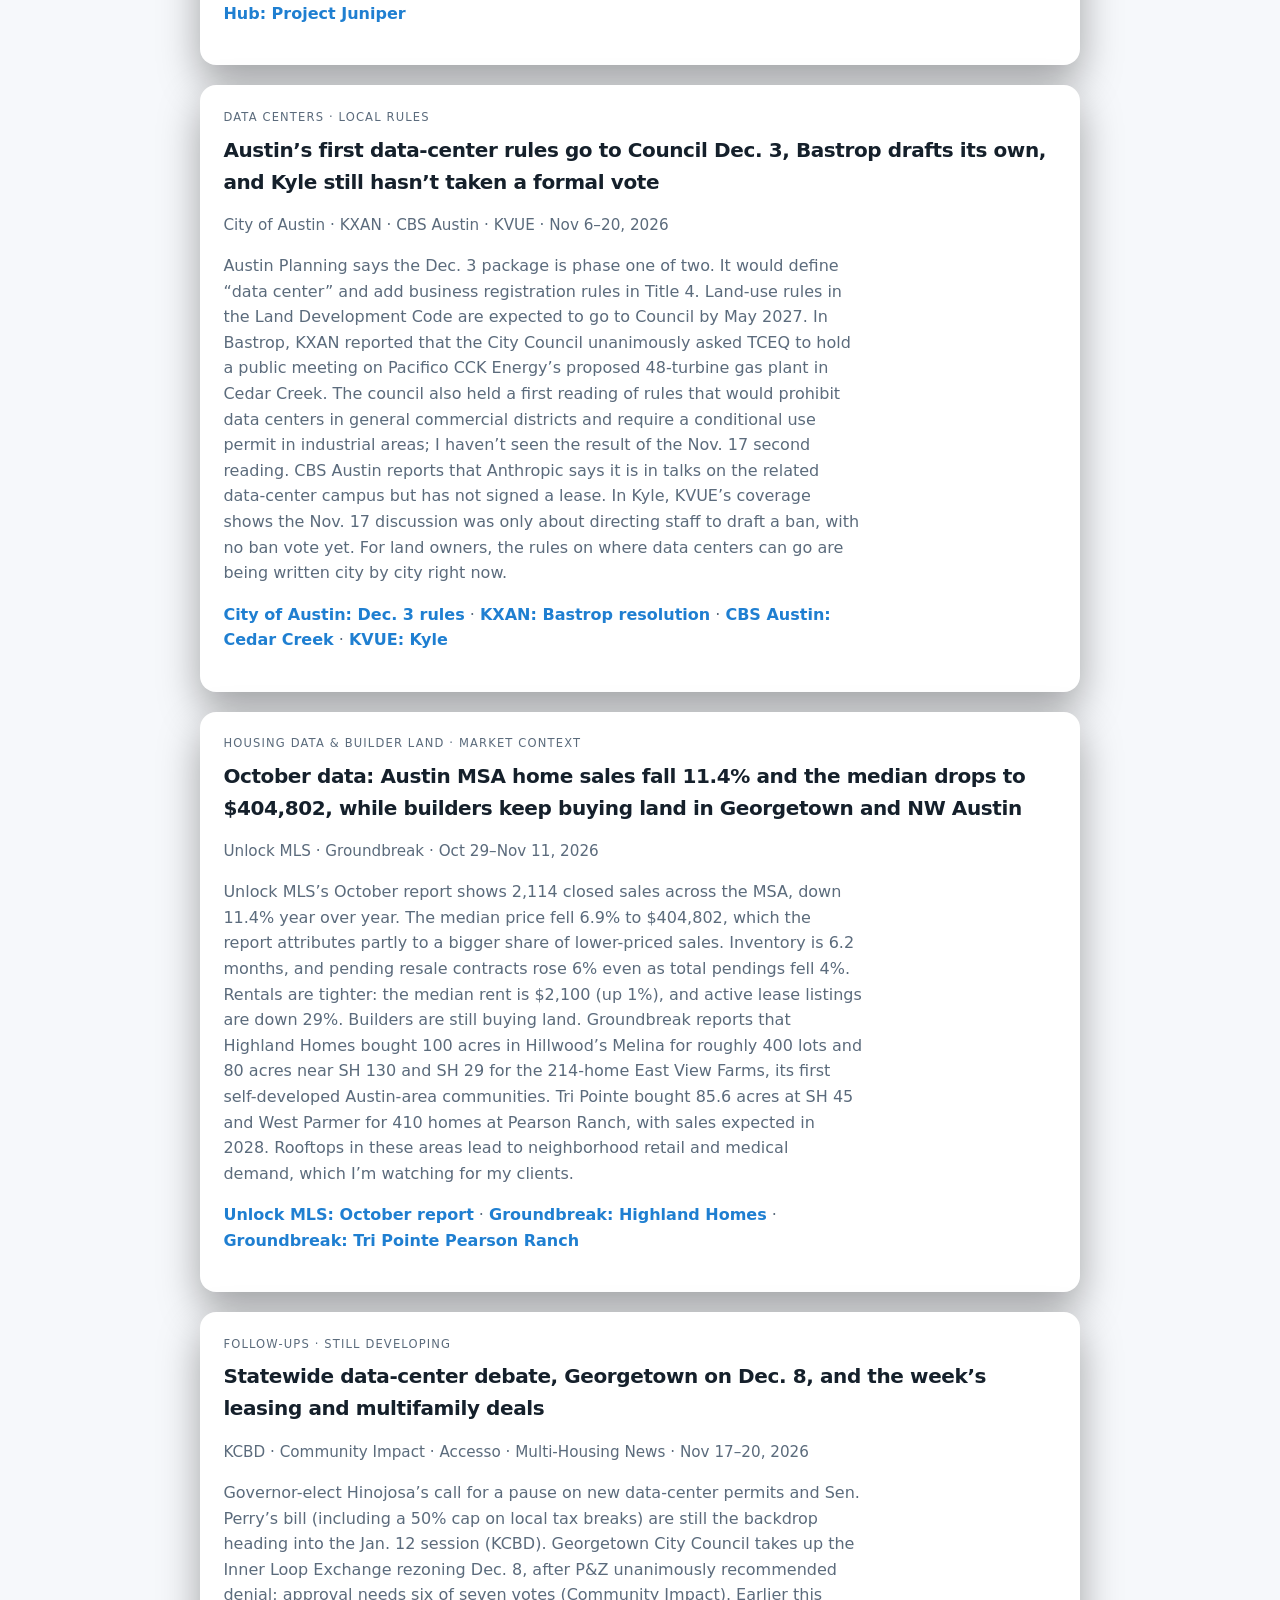
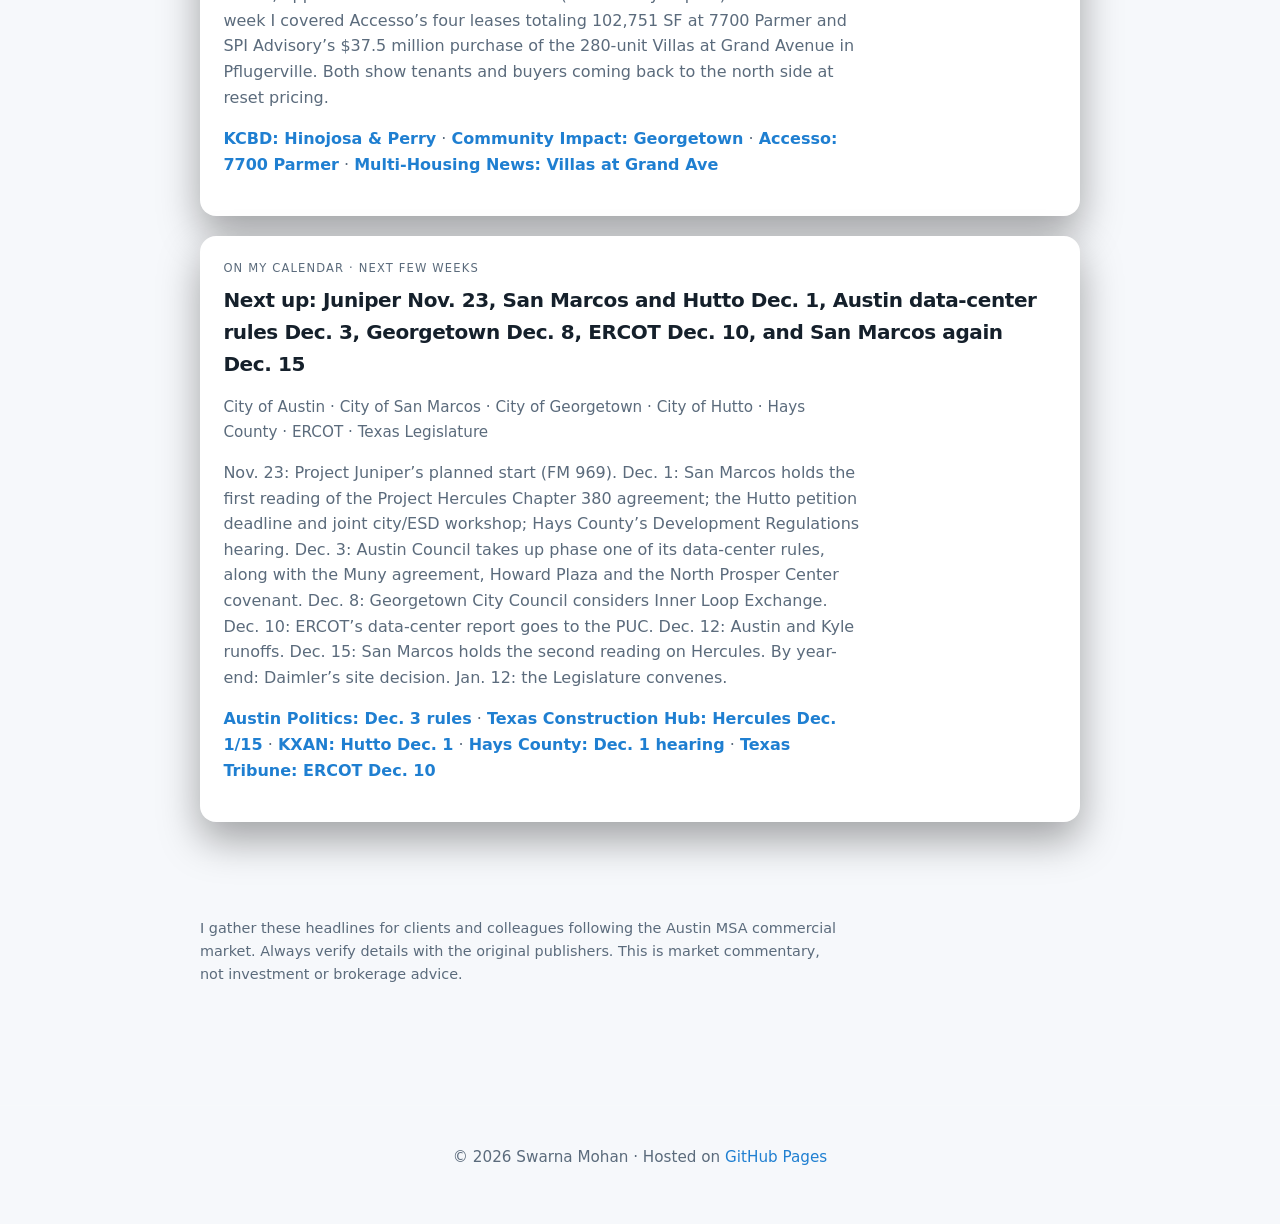
==== commit bd29ea66: "Blog: Austin CRE roundup 2026-11-22" ====
--- a/blog.html
+++ b/blog.html
@@ -26,65 +26,58 @@
       <p class="eyebrow">Austin–Round Rock–Georgetown MSA</p>
       <h1>What I’m watching in CRE</h1>
       <p class="tagline">Each morning I gather the latest commercial real estate and business headlines across the Austin MSA — deals, land, leasing, industrial, office, and the infrastructure stories that move our market.</p>
-      <p class="meta">Last updated Saturday, November 21, 2026 · Refreshed daily at 6:00 AM PT</p>
+      <p class="meta">Last updated Sunday, November 22, 2026 · Refreshed daily at 6:00 AM PT</p>
     </section>
 
     <section class="section blog-list" aria-label="Latest posts">
       <article class="blog-card featured">
-        <p class="blog-kicker">Data centers · State policy &amp; Bastrop County</p>
-        <h2><a href="https://www.kcbd.com/2026/11/20/hinojosa-calls-data-center-moratorium-perry-files-senate-bill/" target="_blank" rel="noopener noreferrer">Governor-elect Hinojosa calls for a pause on new data-center permits, Sen. Perry files a statewide bill, and Cedar Creek neighbors write to Anthropic</a></h2>
-        <p class="blog-meta">KCBD · Fox News · CBS Austin (KEYE) · Nov 19–20, 2026</p>
-        <p>The data-center debate moved up to the state level this week, and it matters for every land and power conversation I’m having around Austin. In a Fox News interview Thursday evening, Governor-elect Gina Hinojosa said Texas needs “a moratorium, a ban on new data center permits” until lawmakers pass protections for residents. KCBD notes she acknowledged she can’t stop projects already under construction. The same report says Lubbock Sen. Charles Perry has filed a bill with 16 co-authors. It would apply to new data centers after Sept. 1 of next year, limit them to four water-conserving cooling methods, require annual water reporting, let the PUC set limits on water, light, noise and setbacks (a facility that doesn’t comply couldn’t connect to the grid), and cap local property tax breaks at 50%. The Legislature convenes Jan. 12. Closer to home, CBS Austin reports that 73 neighbors near Earl Callahan Road in Cedar Creek (Bastrop County) signed a letter asking Anthropic to support a public hearing on a planned gas plant and data center being built by Pacifico CCK Energy and developed by BlackChamber. An Anthropic spokeswoman told KEYE the company is in talks but <strong>has not signed a lease</strong>. Residents believe developers are racing for TCEQ approvals before the new administration; that is their claim, not a confirmed fact. For land sellers and buyers, the takeaway is that permit timing and state rules could change how much data-center demand is worth over the next few months.</p>
-        <p><a class="text-link" href="https://www.kcbd.com/2026/11/20/hinojosa-calls-data-center-moratorium-perry-files-senate-bill/" target="_blank" rel="noopener noreferrer">KCBD: Hinojosa &amp; Perry bill</a> · <a class="text-link" href="https://www.fox.com/watch/clip/fmc-61pu5hqpny182bms/texas-governor-elect-gina-hinojosa-calls-for-ban-on-new-data-center-permits" target="_blank" rel="noopener noreferrer">Fox News: interview clip</a> · <a class="text-link" href="https://cbsaustin.com/news/local/cedar-creek-neighbors-fear-noise-and-heat-as-data-center-gas-plant-plan-advances" target="_blank" rel="noopener noreferrer">CBS Austin: Cedar Creek letter</a></p>
+        <p class="blog-kicker">Infrastructure · I-35, AUS &amp; Austin Water</p>
+        <h2><a href="https://www.texasconstructionhub.com/stories/austin-bridge-road-412m-i35-university-low-bid" target="_blank" rel="noopener noreferrer">$412.2 million to rebuild I-35 north of downtown, a $344 million utility backbone at the airport, and $55.3 million at Hornsby Bend</a></h2>
+        <p class="blog-meta">Texas Construction Hub · TxDOT · Nov 16–21, 2026</p>
+        <p>This week brought several very large public contracts. Texas Construction Hub reports that Austin Bridge &amp; Road submitted the low bid of $412.2 million, about 0.6% above the engineer’s estimate, to rebuild I-35 from US 290 East to Martin Luther King Jr. Boulevard. That is the Capital Express Central University segment. The work includes managed lanes, cross streets at Manor Road and 32nd Street, frontage roads between Concordia Avenue and 40th Street, and a shared-use path. It was the largest item in TxDOT’s $811.4 million November letting. TxDOT’s Nov. 20 commission recap says commissioners awarded $811 million in low-bid contracts for 39 highway projects. At Austin-Bergstrom, the Sundt/Archer Western joint venture now has up to <strong>$344 million</strong> as construction manager at risk for the campus-wide utility project after a $224 million amendment Council approved 10–0 on Oct. 22. The project covers power, communications, stormwater and water quality for the 32-gate expansion, with completion expected in 2029. And on Nov. 19, Council approved two Matous Construction contracts totaling $55.33 million for Austin Water’s Hornsby Bend biosolids plant; construction dates are not confirmed yet. For my clients along the I-35 corridor and on the east side near the airport, these are the projects that will shape access, construction disruption and future values for years.</p>
+        <p><a class="text-link" href="https://www.texasconstructionhub.com/stories/austin-bridge-road-412m-i35-university-low-bid" target="_blank" rel="noopener noreferrer">Texas Construction Hub: I-35 bid</a> · <a class="text-link" href="https://www.txdot.gov/about/newsroom/stories/inside-scoop-texas-transportation-commission-november-2026.html" target="_blank" rel="noopener noreferrer">TxDOT: November commission recap</a> · <a class="text-link" href="https://www.texasconstructionhub.com/stories/austin-airport-344m-utility-contract-approved" target="_blank" rel="noopener noreferrer">Texas Construction Hub: AUS utilities</a> · <a class="text-link" href="https://www.texasconstructionhub.com/stories/austin-hornsby-bend-553m-matous-contracts-approved" target="_blank" rel="noopener noreferrer">Texas Construction Hub: Hornsby Bend</a></p>
       </article>
       <article class="blog-card">
-        <p class="blog-kicker">San Marcos · Industrial investment</p>
-        <h2><a href="https://www.prnewswire.com/news-releases/bypg-forms-strategic-partnership-with-gcm-grosvenor-to-scale-high-power-manufacturing-real-estate-strategy-302942820.html" target="_blank" rel="noopener noreferrer">Austin-based Blue Yonder Property Group launches a high-power manufacturing platform with GCM Grosvenor, starting with a San Marcos plant</a></h2>
-        <p class="blog-meta">PR Newswire (company release) · Nov 19, 2026</p>
-        <p>According to its release, Blue Yonder Property Group (BYPG) has formed a partnership with GCM Grosvenor, which invested an initial $62.5 million. The platform is structured to scale up to $300 million of equity and is aimed at about $480 million of manufacturing buildings that already have power in place. Its first acquisition is 2000 Clovis Barker Road in San Marcos: a 75,276 SF crane-served plant on about 30 acres along I-35, with 2.5 MW of secured power. BYPG says a national industrial pipe fabrication company has signed a long-term lease and will fully occupy the building at closing. Coming the same week as Daimler’s Project Hercules news, it tells me something I’m seeing in my own deals: industrial buildings with power already in place are being priced as hard-to-replace assets.</p>
-        <p><a class="text-link" href="https://www.prnewswire.com/news-releases/bypg-forms-strategic-partnership-with-gcm-grosvenor-to-scale-high-power-manufacturing-real-estate-strategy-302942820.html" target="_blank" rel="noopener noreferrer">PR Newswire: BYPG &amp; GCM Grosvenor</a></p>
+        <p class="blog-kicker">San Marcos · Caldwell County · Manufacturing</p>
+        <h2><a href="https://www.texasconstructionhub.com/stories/daimler-san-marcos-project-hercules-2m-sf-truck-plant" target="_blank" rel="noopener noreferrer">Daimler’s Project Hercules: San Marcos is the only Texas site in the running, and a Chapter 380 incentive gets its first reading Dec. 1</a></h2>
+        <p class="blog-meta">Texas Construction Hub · City of San Marcos · Austin Business Journal · Nov 19–21, 2026</p>
+        <p>Texas Construction Hub has more detail on Daimler Truck North America’s proposed plant of about 2 million SF for medium- and heavy-duty trucks. The site is about 611 acres in Caldwell County, generally between SH 80 and Valley Way Drive and between FM 1984 and SH 142. The City of San Marcos says it is one of several sites under consideration and the only one in Texas, and that the company expects to choose a site by the end of the year. Neither the city nor Daimler has published an investment figure, and Council has taken no formal action. A proposed Chapter 380 incentive agreement is set for first reading Dec. 1 and second reading Dec. 15. The city describes it as a performance-based grant paid only if minimum job and capital-investment commitments are met. This is <strong>not a done deal</strong>, but I’m already getting questions about land and industrial sites along the SH 80 and SH 130 corridors.</p>
+        <p><a class="text-link" href="https://www.texasconstructionhub.com/stories/daimler-san-marcos-project-hercules-2m-sf-truck-plant" target="_blank" rel="noopener noreferrer">Texas Construction Hub: Project Hercules</a> · <a class="text-link" href="https://www.sanmarcostx.gov/4851/Project-Hercules" target="_blank" rel="noopener noreferrer">City of San Marcos: Project Hercules</a> · <a class="text-link" href="https://www.bizjournals.com/austin/news/2026/11/19/daimler-san-marcos-project-hercules-devolpment.html" target="_blank" rel="noopener noreferrer">ABJ: Daimler eyes San Marcos</a></p>
       </article>
       <article class="blog-card">
-        <p class="blog-kicker">Pflugerville · Multifamily sale</p>
-        <h2><a href="https://www.multihousingnews.com/spi-buys-jackson-squares-last-asset-in-the-lone-star-state/" target="_blank" rel="noopener noreferrer">SPI Advisory buys 280-unit Villas at Grand Avenue for $37.5 million, below its 2016 price</a></h2>
-        <p class="blog-meta">Multi-Housing News · Nov 20, 2026 · Newmark · Nov 19</p>
-        <p>Multi-Housing News reports that Dallas-based SPI Advisory paid $37.5 million for Villas at Grand Avenue, a 2009-built, 280-unit mixed-income community at 1720 Grand Avenue Parkway in Pflugerville. The seller, Jackson Square Properties, is exiting Texas, and the price came in below what the property sold for in 2016. SPI financed the deal with a $28.3 million Freddie Mac loan and $13.7 million in equity, and it plans about $2.2 million in light interior upgrades. The property was about 95% occupied at closing. It has a 50% tax abatement tied to a CHDO agreement that reserves half the units for households at 60% of area median income. Newmark, which arranged both the sale and the financing, cites absorption of 7,979 units in a recent quarter against 2,893 delivered, with construction starts down about 73% from the late-2023 peak. Buyers are getting back into North Austin apartments at a reset basis.</p>
-        <p><a class="text-link" href="https://www.multihousingnews.com/spi-buys-jackson-squares-last-asset-in-the-lone-star-state/" target="_blank" rel="noopener noreferrer">Multi-Housing News: $37.5M sale</a> · <a class="text-link" href="https://www.nmrk.com/insights/press-releases/newmark-arranges-sale-and-financing-of-280-unit-multifamily-property-in-north-austins-silicon-hills" target="_blank" rel="noopener noreferrer">Newmark: sale &amp; financing</a></p>
+        <p class="blog-kicker">Far East Austin &amp; Bastrop · Industrial growth</p>
+        <h2><a href="https://www.bizjournals.com/austin/news/2026/11/19/development-tesla-amazon-dogs-head-texas-atx.html" target="_blank" rel="noopener noreferrer">Far East Austin heats up around the Dog’s Head and ABIA, and Acutronic plans a jet-engine factory in Bastrop</a></h2>
+        <p class="blog-meta">Austin Business Journal · Texas Construction Hub · Nov 17–19, 2026</p>
+        <p>ABJ’s Nov. 19 feature describes how development on Austin’s eastern fringe is speeding up around the Tesla gigafactory, the Dog’s Head and the airport. It says one of Austin’s top real estate firms is starting a building effort that could add millions of square feet of commercial space and thousands of homes. Separately, ABJ reports that Acutronic Technologies’ parent has secured a <strong>$100 million</strong> investment to fund a new jet engine factory in Bastrop, and the company expects to more than double its local headcount, with about 100 new hires. Nearby, city records reviewed by Texas Construction Hub tie Link Logistics to Project Juniper, the $67 million, 1.015M SF warehouse on FM 969, which has a planned construction start of tomorrow, Nov. 23. Taken together, the area east of SH 130 keeps producing industrial and land demand.</p>
+        <p><a class="text-link" href="https://www.bizjournals.com/austin/news/2026/11/19/development-tesla-amazon-dogs-head-texas-atx.html" target="_blank" rel="noopener noreferrer">ABJ: Rising in the East</a> · <a class="text-link" href="https://www.bizjournals.com/austin/news/2026/11/17/acutronic-raises-100m-texas-bastrop-jet-turbine.html" target="_blank" rel="noopener noreferrer">ABJ: Acutronic $100M</a> · <a class="text-link" href="https://www.texasconstructionhub.com/stories/project-juniper-austin-67m-warehouse-filing" target="_blank" rel="noopener noreferrer">Texas Construction Hub: Project Juniper</a></p>
       </article>
       <article class="blog-card">
-        <p class="blog-kicker">Northwest Austin · Office leasing</p>
-        <h2><a href="https://accessopartners.com/accesso-signs-102751-square-feet-of-leases-at-austins-7700-parmer/" target="_blank" rel="noopener noreferrer">Accesso signs four leases totaling 102,751 SF at the 7700 Parmer campus</a></h2>
-        <p class="blog-meta">Accesso (via Citybizlist) · Nov 17–18, 2026</p>
-        <p>Accesso reports four new leases at 7700 Parmer, its 911,000 SF Class A campus on 129 acres in Northwest Austin. Vaco by Highspring took 27,346 SF and IWG/Regus took 13,448 SF. An unnamed global professional services firm and an unnamed multinational technology company account for the other 61,957 SF. The campus was recently rezoned for mixed use, which allows future office, retail, multifamily and hospitality. With Tesla’s 82,251 SF lease at 717 E. Parmer earlier this week, the north Parmer corridor is clearly getting real tenant activity while downtown works through subleases.</p>
-        <p><a class="text-link" href="https://accessopartners.com/accesso-signs-102751-square-feet-of-leases-at-austins-7700-parmer/" target="_blank" rel="noopener noreferrer">Accesso: 102,751 SF of leases</a> · <a class="text-link" href="https://therealdeal.com/texas/2026/11/19/tesla-takes-82k-sf-in-north-austin-expansion/" target="_blank" rel="noopener noreferrer">The Real Deal: Tesla on Parmer</a></p>
+        <p class="blog-kicker">Data centers · Local rules</p>
+        <h2><a href="https://www.austintexas.gov/development-services/building-connections/council-consider-first-phase-data-center-regulations" target="_blank" rel="noopener noreferrer">Austin’s first data-center rules go to Council Dec. 3, Bastrop drafts its own, and Kyle still hasn’t taken a formal vote</a></h2>
+        <p class="blog-meta">City of Austin · KXAN · CBS Austin · KVUE · Nov 6–20, 2026</p>
+        <p>Austin Planning says the Dec. 3 package is phase one of two. It would define “data center” and add business registration rules in Title 4. Land-use rules in the Land Development Code are expected to go to Council by May 2027. In Bastrop, KXAN reported that the City Council unanimously asked TCEQ to hold a public meeting on Pacifico CCK Energy’s proposed 48-turbine gas plant in Cedar Creek. The council also held a first reading of rules that would prohibit data centers in general commercial districts and require a conditional use permit in industrial areas; I haven’t seen the result of the Nov. 17 second reading. CBS Austin reports that Anthropic says it is in talks on the related data-center campus but has not signed a lease. In Kyle, KVUE’s coverage shows the Nov. 17 discussion was only about directing staff to draft a ban, with no ban vote yet. For land owners, the rules on where data centers can go are being written city by city right now.</p>
+        <p><a class="text-link" href="https://www.austintexas.gov/development-services/building-connections/council-consider-first-phase-data-center-regulations" target="_blank" rel="noopener noreferrer">City of Austin: Dec. 3 rules</a> · <a class="text-link" href="https://www.kxan.com/news/local/bastrop/bastrop-gas-plant-data-center-tceq/" target="_blank" rel="noopener noreferrer">KXAN: Bastrop resolution</a> · <a class="text-link" href="https://cbsaustin.com/news/local/cedar-creek-neighbors-fear-noise-and-heat-as-data-center-gas-plant-plan-advances" target="_blank" rel="noopener noreferrer">CBS Austin: Cedar Creek</a> · <a class="text-link" href="https://www.kvue.com/article/news/community/data-centers/kyle-city-council-data-center-ban-proposal/269-98b3ba4b-a010-4803-8ee6-9d8dfb9c802a" target="_blank" rel="noopener noreferrer">KVUE: Kyle</a></p>
       </article>
       <article class="blog-card">
-        <p class="blog-kicker">Hutto · Retail recruitment &amp; sales tax</p>
-        <h2><a href="https://www.kxan.com/news/local/hutto/hutto-leaders-say-current-sales-tax-agreement-hinders-retail-recruitment/" target="_blank" rel="noopener noreferrer">Hutto and its fire district clash over sales tax, and the city says the current split makes it harder to land big retailers</a></h2>
-        <p class="blog-meta">KXAN · Nov 19, 2026 · WilCo Insider · Nov 20</p>
-        <p>KXAN reports that Hutto Fire Rescue (WilCo ESD No. 3) collects sales tax in certain annexed areas and shares 60% with the city. Mayor Mike Snyder and the Hutto EDC say that arrangement limits the sales-tax incentives that grocers and other major retailers often expect. A petition backed by the EDC would cut the district’s rate from 2% to 0.25%. It needs signatures from 5% of district voters by Dec. 1, and the earliest it could reach the ballot is May 2027. The fire district says it doesn’t take part in economic development and uses the revenue for staffing, equipment and stations. WilCo Insider reports the council and ESD board will hold a joint workshop at 6 p.m. Dec. 1. For anyone working on retail pads near SH 79 and Blue Origin’s planned Constellation Park, this decides how much incentive money Hutto can actually offer.</p>
-        <p><a class="text-link" href="https://www.kxan.com/news/local/hutto/hutto-leaders-say-current-sales-tax-agreement-hinders-retail-recruitment/" target="_blank" rel="noopener noreferrer">KXAN: Hutto sales tax</a> · <a class="text-link" href="https://www.wilcotxinsider.com/p/hutto-fire-district-sales-tax-petition" target="_blank" rel="noopener noreferrer">WilCo Insider: Dec. 1 workshop</a></p>
-      </article>
-      <article class="blog-card">
-        <p class="blog-kicker">Leander · Land &amp; master-planned</p>
-        <h2><a href="https://www.statesman.com/business/real-estate/article/leander-homes-for-sale-weslynn-giddens-ranch-22535724.php" target="_blank" rel="noopener noreferrer">The Giddens family ranch in west Leander becomes Weslynn, a 584-acre community planned around its live oaks</a></h2>
-        <p class="blog-meta">Austin American-Statesman · Austin Business Journal · Hoodline · Nov 17–21, 2026</p>
-        <p>This one is close to my office. The Statesman and ABJ are covering Weslynn, Randolph Texas Development’s master-planned community on the former Giddens ranch near Bagdad Road and San Gabriel Parkway. Hoodline, citing a Crestline Investors announcement, reports a $30 million revolving credit facility for the first phase of infrastructure on the 584-acre site: 75 one-acre lots in phase one, all under contract with builders, and 218 half-acre lots in phase two. ABJ’s preview puts full buildout at about 700 homes. The project site lists a 27-acre land reserve, a 12-acre flagship park and first homes coming in late 2027. Large lots on the west side are supporting land values along the Bagdad and San Gabriel corridor, and they will bring neighborhood retail with them.</p>
-        <p><a class="text-link" href="https://www.statesman.com/business/real-estate/article/leander-homes-for-sale-weslynn-giddens-ranch-22535724.php" target="_blank" rel="noopener noreferrer">Statesman: Weslynn</a> · <a class="text-link" href="https://www.bizjournals.com/austin/news/2026/11/17/massive-leander-area-neighborhood-in-the-works.html" target="_blank" rel="noopener noreferrer">ABJ: Leander-area neighborhood</a> · <a class="text-link" href="https://hoodline.com/2026/11/randolph-texas-development-eyes-700-home-community-on-leander-s-west-side/" target="_blank" rel="noopener noreferrer">Hoodline: financing details</a></p>
+        <p class="blog-kicker">Housing data &amp; builder land · Market context</p>
+        <h2><a href="https://www.unlockmls.com/news/october-2026-central-texas-housing-report" target="_blank" rel="noopener noreferrer">October data: Austin MSA home sales fall 11.4% and the median drops to $404,802, while builders keep buying land in Georgetown and NW Austin</a></h2>
+        <p class="blog-meta">Unlock MLS · Groundbreak · Oct 29–Nov 11, 2026</p>
+        <p>Unlock MLS’s October report shows 2,114 closed sales across the MSA, down 11.4% year over year. The median price fell 6.9% to $404,802, which the report attributes partly to a bigger share of lower-priced sales. Inventory is 6.2 months, and pending resale contracts rose 6% even as total pendings fell 4%. Rentals are tighter: the median rent is $2,100 (up 1%), and active lease listings are down 29%. Builders are still buying land. Groundbreak reports that Highland Homes bought 100 acres in Hillwood’s Melina for roughly 400 lots and 80 acres near SH 130 and SH 29 for the 214-home East View Farms, its first self-developed Austin-area communities. Tri Pointe bought 85.6 acres at SH 45 and West Parmer for 410 homes at Pearson Ranch, with sales expected in 2028. Rooftops in these areas lead to neighborhood retail and medical demand, which I’m watching for my clients.</p>
+        <p><a class="text-link" href="https://www.unlockmls.com/news/october-2026-central-texas-housing-report" target="_blank" rel="noopener noreferrer">Unlock MLS: October report</a> · <a class="text-link" href="https://www.groundbreak.city/austin/highland-homes-communities-under-construction-georgetown" target="_blank" rel="noopener noreferrer">Groundbreak: Highland Homes</a> · <a class="text-link" href="https://www.groundbreak.city/austin/410-unit-tri-pointe-community-approved-pearson-ranch" target="_blank" rel="noopener noreferrer">Groundbreak: Tri Pointe Pearson Ranch</a></p>
       </article>
       <article class="blog-card">
         <p class="blog-kicker">Follow-ups · Still developing</p>
-        <h2><a href="https://www.kvue.com/article/news/community/data-centers/kyle-city-council-data-center-ban-proposal/269-98b3ba4b-a010-4803-8ee6-9d8dfb9c802a" target="_blank" rel="noopener noreferrer">Kyle’s data-center item is still unreported, Georgetown heads to Dec. 8, and construction costs keep climbing</a></h2>
-        <p class="blog-meta">KVUE · Community Impact · Austin Business Journal (sponsored) · Bixby · Nov 17–20, 2026</p>
-        <p>I still can’t confirm what Kyle City Council did with Council Member Claudia Zapata’s Nov. 17 item directing staff to draft a citywide data-center ban. KVUE’s coverage describes the discussion, and any ban would need at least one more formal vote. Georgetown City Council takes up the Inner Loop Exchange rezoning Dec. 8, after P&amp;Z unanimously recommended denial; approval needs six of seven votes (Community Impact). In a sponsored ABJ “Table of Experts,” W.E. O’Neil’s preconstruction team says a three-year-old estimate could be 10–15% below today’s costs. They also say shelved office projects are being redesigned, with demand for Class A space in suburbs like Round Rock and Cedar Park. Bixby Land Company lists its first Austin industrial buy: ATX 130 Building 3 in Del Valle, 207,180 SF, 100% leased to a single tenant, acquired in November. Last week’s stories still stand: Daimler’s Project Hercules (not final), Ambrosia Energy at Airpark 130 and the Austin Council results.</p>
-        <p><a class="text-link" href="https://www.kvue.com/article/news/community/data-centers/kyle-city-council-data-center-ban-proposal/269-98b3ba4b-a010-4803-8ee6-9d8dfb9c802a" target="_blank" rel="noopener noreferrer">KVUE: Kyle</a> · <a class="text-link" href="https://communityimpact.com/georgetown/development/georgetown-planning-officials-recommend-denial-for-proposed-data-center-zoning/" target="_blank" rel="noopener noreferrer">Community Impact: Georgetown</a> · <a class="text-link" href="https://www.bizjournals.com/austin/news/2026/11/20/table-of-experts-more-options-fewer-surprises.html" target="_blank" rel="noopener noreferrer">ABJ (sponsored): construction costs</a> · <a class="text-link" href="https://bixbycapital.com/property/atx-130-del-valle-texas/" target="_blank" rel="noopener noreferrer">Bixby: ATX 130</a> · <a class="text-link" href="https://www.bizjournals.com/austin/news/2026/11/19/daimler-san-marcos-project-hercules-devolpment.html" target="_blank" rel="noopener noreferrer">ABJ: Daimler</a></p>
+        <h2><a href="https://www.kcbd.com/2026/11/20/hinojosa-calls-data-center-moratorium-perry-files-senate-bill/" target="_blank" rel="noopener noreferrer">Statewide data-center debate, Georgetown on Dec. 8, and the week’s leasing and multifamily deals</a></h2>
+        <p class="blog-meta">KCBD · Community Impact · Accesso · Multi-Housing News · Nov 17–20, 2026</p>
+        <p>Governor-elect Hinojosa’s call for a pause on new data-center permits and Sen. Perry’s bill (including a 50% cap on local tax breaks) are still the backdrop heading into the Jan. 12 session (KCBD). Georgetown City Council takes up the Inner Loop Exchange rezoning Dec. 8, after P&amp;Z unanimously recommended denial; approval needs six of seven votes (Community Impact). Earlier this week I covered Accesso’s four leases totaling 102,751 SF at 7700 Parmer and SPI Advisory’s $37.5 million purchase of the 280-unit Villas at Grand Avenue in Pflugerville. Both show tenants and buyers coming back to the north side at reset pricing.</p>
+        <p><a class="text-link" href="https://www.kcbd.com/2026/11/20/hinojosa-calls-data-center-moratorium-perry-files-senate-bill/" target="_blank" rel="noopener noreferrer">KCBD: Hinojosa &amp; Perry</a> · <a class="text-link" href="https://communityimpact.com/georgetown/development/georgetown-planning-officials-recommend-denial-for-proposed-data-center-zoning/" target="_blank" rel="noopener noreferrer">Community Impact: Georgetown</a> · <a class="text-link" href="https://accessopartners.com/accesso-signs-102751-square-feet-of-leases-at-austins-7700-parmer/" target="_blank" rel="noopener noreferrer">Accesso: 7700 Parmer</a> · <a class="text-link" href="https://www.multihousingnews.com/spi-buys-jackson-squares-last-asset-in-the-lone-star-state/" target="_blank" rel="noopener noreferrer">Multi-Housing News: Villas at Grand Ave</a></p>
       </article>
       <article class="blog-card">
         <p class="blog-kicker">On my calendar · Next few weeks</p>
-        <h2><a href="https://www.austinpolitics.org/on-my-block/data-center-rules-december-3-vote-title-4-memo-13-power-inquiries" target="_blank" rel="noopener noreferrer">Next up: Juniper Nov. 23, Hutto workshop Dec. 1, Austin data-center rules Dec. 3, Georgetown Dec. 8, ERCOT report Dec. 10, and the Legislature Jan. 12</a></h2>
-        <p class="blog-meta">City of Austin · City of Georgetown · City of Hutto · TDLR · Hays County · ERCOT · Texas Legislature</p>
-        <p>Nov. 23: Project Juniper’s planned start (FM 969). Dec. 1: the Hutto petition deadline and the joint city/ESD workshop, Hays County’s Development Regulations hearing, and the Travis County trustee sale. Dec. 3: Austin Council takes up its first data-center rules, the Muny agreement, Howard Plaza and the North Prosper Center covenant. Dec. 8: Georgetown City Council considers Inner Loop Exchange (approval needs a 6–1 vote). Dec. 10: ERCOT’s data-center report goes to the PUC. Dec. 12: Austin and Kyle runoffs. By year-end: Daimler Truck’s site decision. Jan. 12: the Legislature convenes, with the Perry data-center bill and dozens of others filed.</p>
-        <p><a class="text-link" href="https://www.austinpolitics.org/on-my-block/data-center-rules-december-3-vote-title-4-memo-13-power-inquiries" target="_blank" rel="noopener noreferrer">Austin Politics: Dec. 3 rules</a> · <a class="text-link" href="https://cbsaustin.com/news/local/georgetown-panel-recommends-denial-of-rezoning-for-northeast-data-center-after-outcry" target="_blank" rel="noopener noreferrer">CBS Austin: Georgetown Dec. 8</a> · <a class="text-link" href="https://www.hayscountytx.gov/565/Development-Regulations-Re-Write" target="_blank" rel="noopener noreferrer">Hays County: Dec. 1 hearing</a> · <a class="text-link" href="https://www.texastribune.org/2026/11/17/tceq-environmental-data-center-permits-resume/" target="_blank" rel="noopener noreferrer">Texas Tribune: ERCOT Dec. 10</a> · <a class="text-link" href="https://www.sanmarcostx.gov/4851/Project-Hercules" target="_blank" rel="noopener noreferrer">San Marcos: Project Hercules</a></p>
+        <h2><a href="https://www.austinpolitics.org/on-my-block/data-center-rules-december-3-vote-title-4-memo-13-power-inquiries" target="_blank" rel="noopener noreferrer">Next up: Juniper Nov. 23, San Marcos and Hutto Dec. 1, Austin data-center rules Dec. 3, Georgetown Dec. 8, ERCOT Dec. 10, and San Marcos again Dec. 15</a></h2>
+        <p class="blog-meta">City of Austin · City of San Marcos · City of Georgetown · City of Hutto · Hays County · ERCOT · Texas Legislature</p>
+        <p>Nov. 23: Project Juniper’s planned start (FM 969). Dec. 1: San Marcos holds the first reading of the Project Hercules Chapter 380 agreement; the Hutto petition deadline and joint city/ESD workshop; Hays County’s Development Regulations hearing. Dec. 3: Austin Council takes up phase one of its data-center rules, along with the Muny agreement, Howard Plaza and the North Prosper Center covenant. Dec. 8: Georgetown City Council considers Inner Loop Exchange. Dec. 10: ERCOT’s data-center report goes to the PUC. Dec. 12: Austin and Kyle runoffs. Dec. 15: San Marcos holds the second reading on Hercules. By year-end: Daimler’s site decision. Jan. 12: the Legislature convenes.</p>
+        <p><a class="text-link" href="https://www.austinpolitics.org/on-my-block/data-center-rules-december-3-vote-title-4-memo-13-power-inquiries" target="_blank" rel="noopener noreferrer">Austin Politics: Dec. 3 rules</a> · <a class="text-link" href="https://www.texasconstructionhub.com/stories/daimler-san-marcos-project-hercules-2m-sf-truck-plant" target="_blank" rel="noopener noreferrer">Texas Construction Hub: Hercules Dec. 1/15</a> · <a class="text-link" href="https://www.kxan.com/news/local/hutto/hutto-leaders-say-current-sales-tax-agreement-hinders-retail-recruitment/" target="_blank" rel="noopener noreferrer">KXAN: Hutto Dec. 1</a> · <a class="text-link" href="https://www.hayscountytx.gov/565/Development-Regulations-Re-Write" target="_blank" rel="noopener noreferrer">Hays County: Dec. 1 hearing</a> · <a class="text-link" href="https://www.texastribune.org/2026/11/17/tceq-environmental-data-center-permits-resume/" target="_blank" rel="noopener noreferrer">Texas Tribune: ERCOT Dec. 10</a></p>
       </article>
     </section>
 
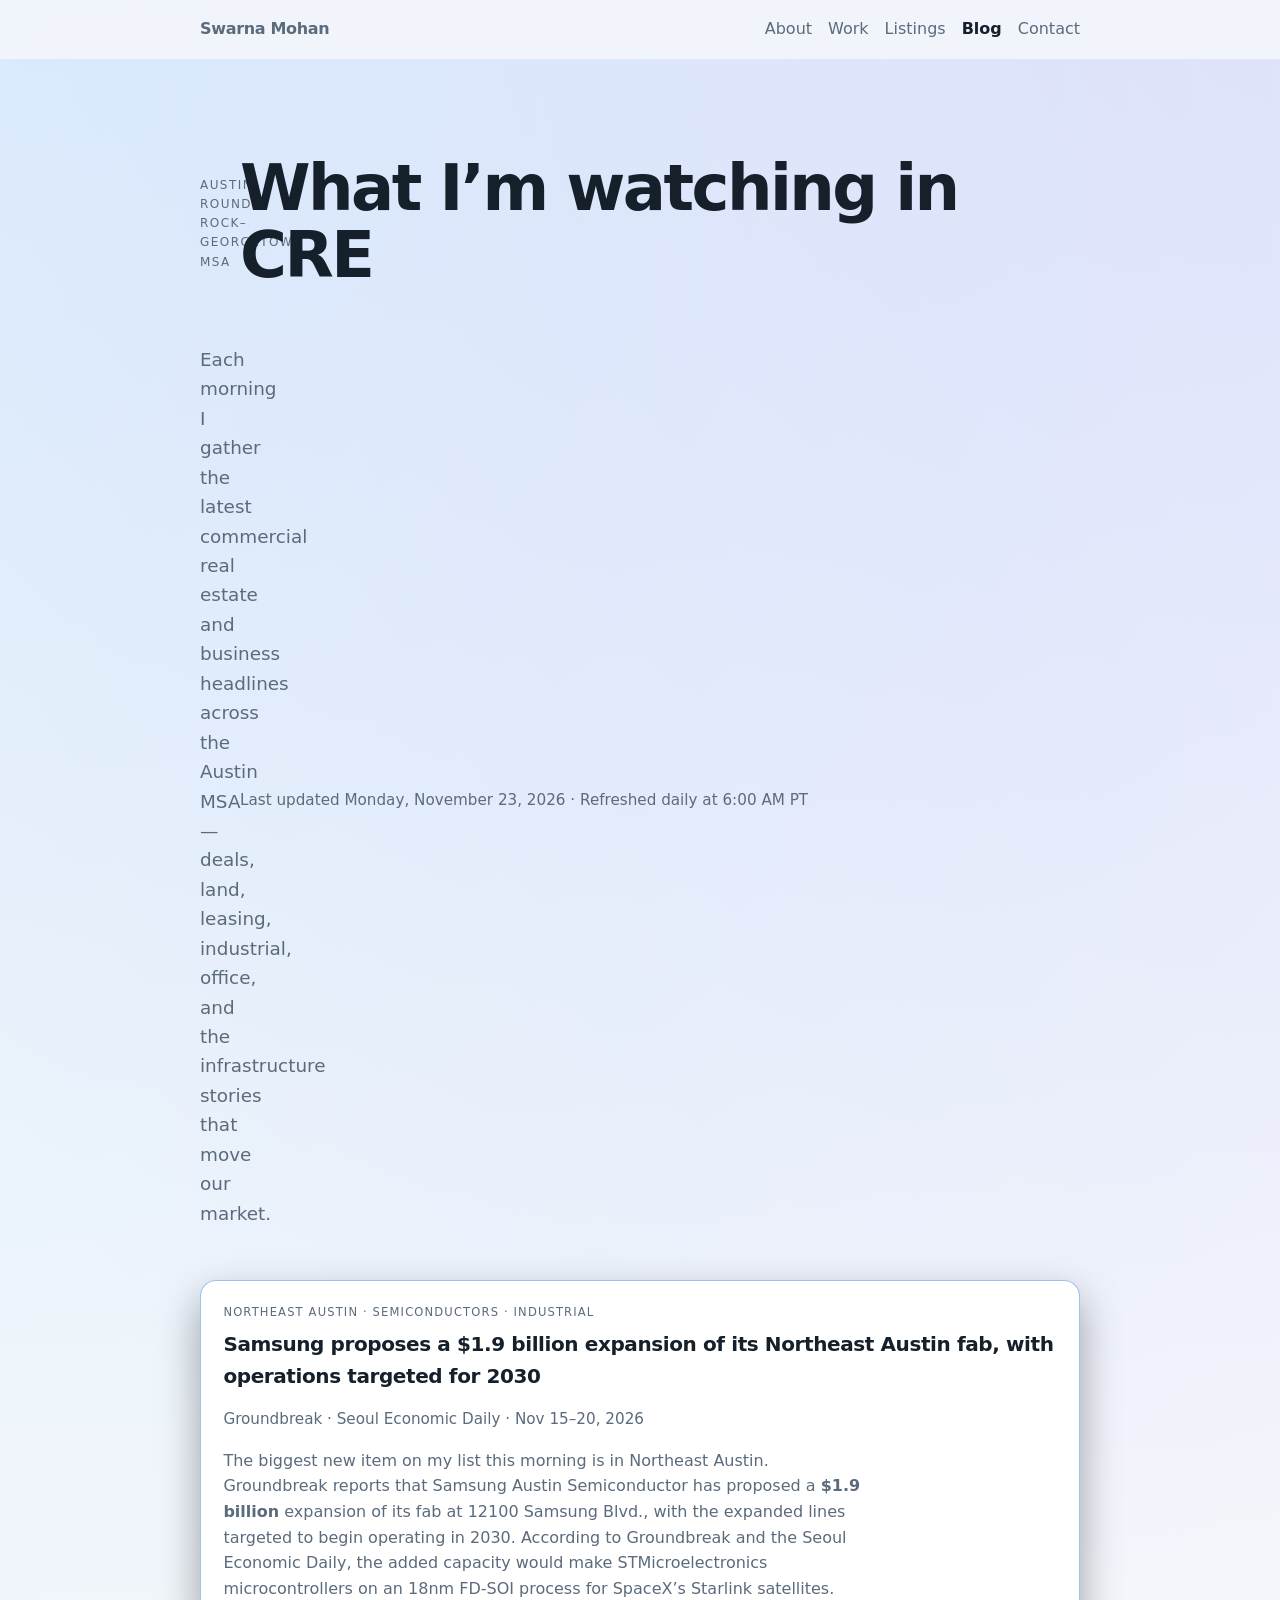
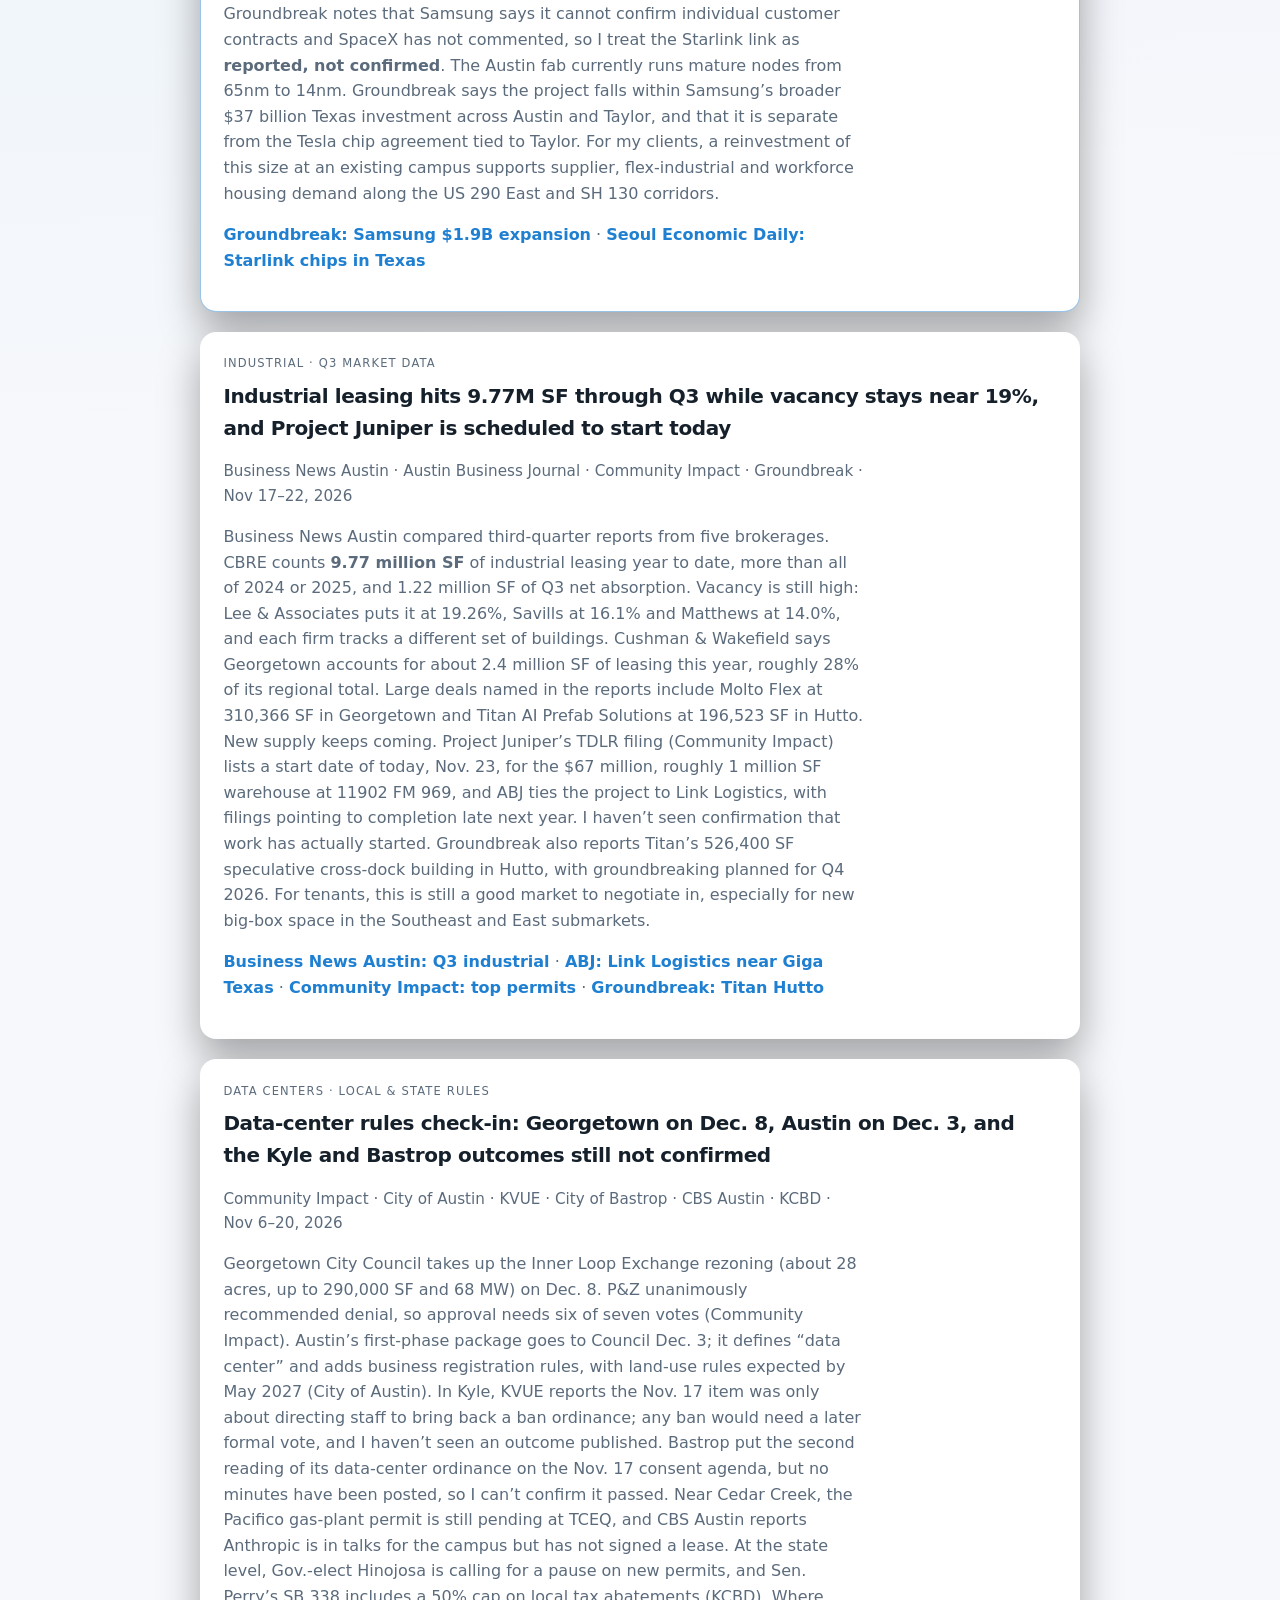
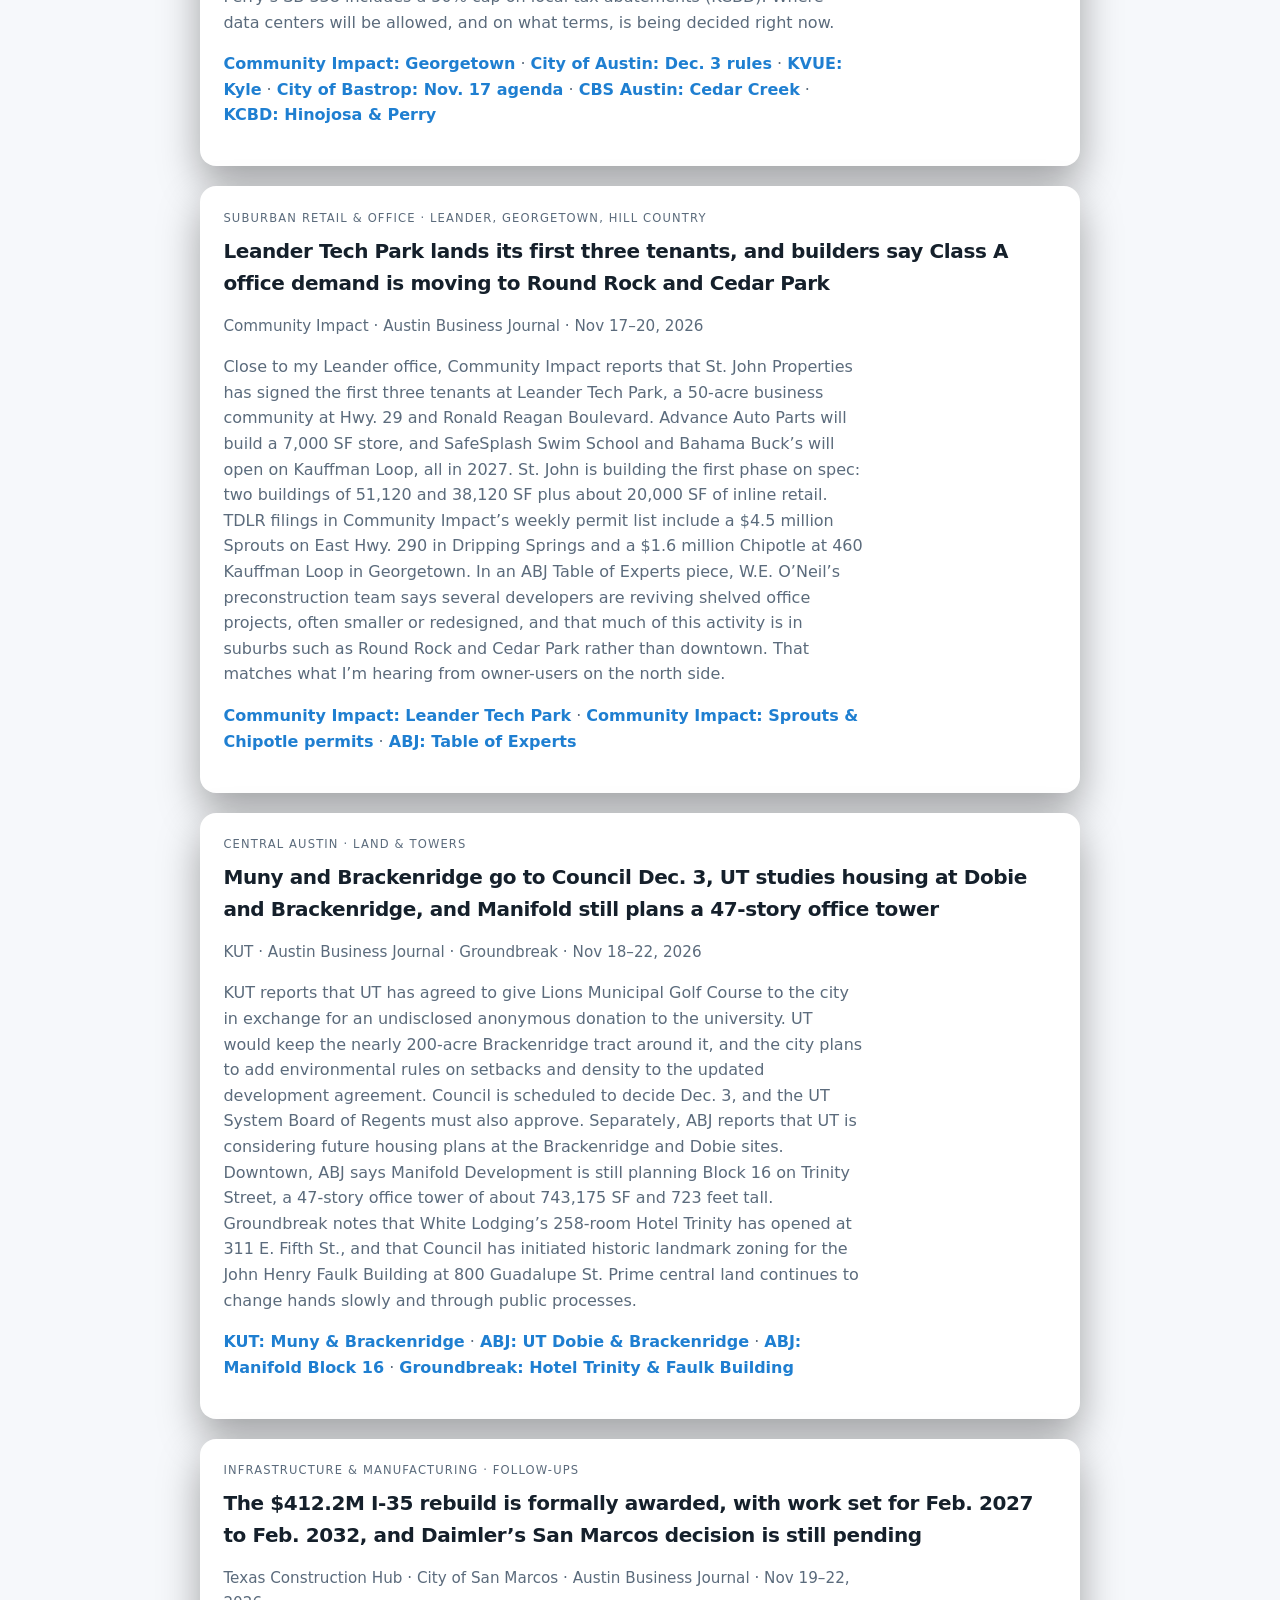
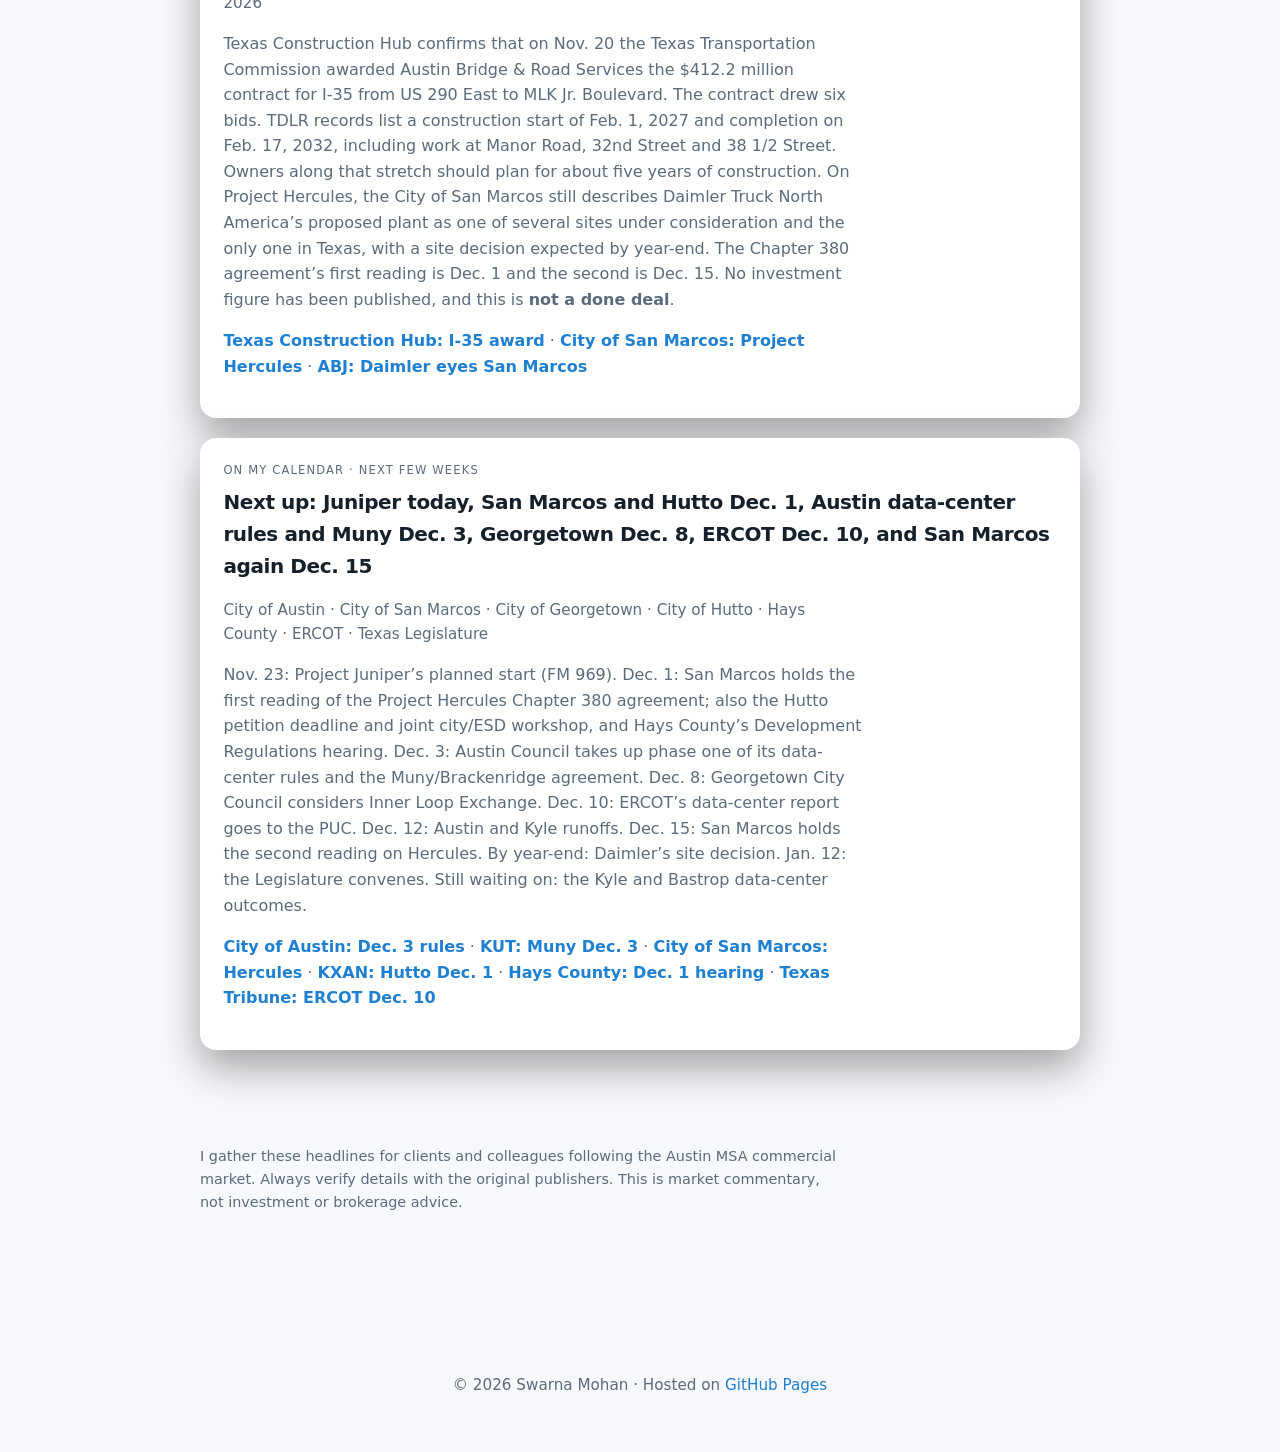
==== commit 352851b8: "Daily Austin CRE roundup 2026-11-23" ====
--- a/blog.html
+++ b/blog.html
@@ -26,58 +26,58 @@
       <p class="eyebrow">Austin–Round Rock–Georgetown MSA</p>
       <h1>What I’m watching in CRE</h1>
       <p class="tagline">Each morning I gather the latest commercial real estate and business headlines across the Austin MSA — deals, land, leasing, industrial, office, and the infrastructure stories that move our market.</p>
-      <p class="meta">Last updated Sunday, November 22, 2026 · Refreshed daily at 6:00 AM PT</p>
+      <p class="meta">Last updated Monday, November 23, 2026 · Refreshed daily at 6:00 AM PT</p>
     </section>
 
     <section class="section blog-list" aria-label="Latest posts">
       <article class="blog-card featured">
-        <p class="blog-kicker">Infrastructure · I-35, AUS &amp; Austin Water</p>
-        <h2><a href="https://www.texasconstructionhub.com/stories/austin-bridge-road-412m-i35-university-low-bid" target="_blank" rel="noopener noreferrer">$412.2 million to rebuild I-35 north of downtown, a $344 million utility backbone at the airport, and $55.3 million at Hornsby Bend</a></h2>
-        <p class="blog-meta">Texas Construction Hub · TxDOT · Nov 16–21, 2026</p>
-        <p>This week brought several very large public contracts. Texas Construction Hub reports that Austin Bridge &amp; Road submitted the low bid of $412.2 million, about 0.6% above the engineer’s estimate, to rebuild I-35 from US 290 East to Martin Luther King Jr. Boulevard. That is the Capital Express Central University segment. The work includes managed lanes, cross streets at Manor Road and 32nd Street, frontage roads between Concordia Avenue and 40th Street, and a shared-use path. It was the largest item in TxDOT’s $811.4 million November letting. TxDOT’s Nov. 20 commission recap says commissioners awarded $811 million in low-bid contracts for 39 highway projects. At Austin-Bergstrom, the Sundt/Archer Western joint venture now has up to <strong>$344 million</strong> as construction manager at risk for the campus-wide utility project after a $224 million amendment Council approved 10–0 on Oct. 22. The project covers power, communications, stormwater and water quality for the 32-gate expansion, with completion expected in 2029. And on Nov. 19, Council approved two Matous Construction contracts totaling $55.33 million for Austin Water’s Hornsby Bend biosolids plant; construction dates are not confirmed yet. For my clients along the I-35 corridor and on the east side near the airport, these are the projects that will shape access, construction disruption and future values for years.</p>
-        <p><a class="text-link" href="https://www.texasconstructionhub.com/stories/austin-bridge-road-412m-i35-university-low-bid" target="_blank" rel="noopener noreferrer">Texas Construction Hub: I-35 bid</a> · <a class="text-link" href="https://www.txdot.gov/about/newsroom/stories/inside-scoop-texas-transportation-commission-november-2026.html" target="_blank" rel="noopener noreferrer">TxDOT: November commission recap</a> · <a class="text-link" href="https://www.texasconstructionhub.com/stories/austin-airport-344m-utility-contract-approved" target="_blank" rel="noopener noreferrer">Texas Construction Hub: AUS utilities</a> · <a class="text-link" href="https://www.texasconstructionhub.com/stories/austin-hornsby-bend-553m-matous-contracts-approved" target="_blank" rel="noopener noreferrer">Texas Construction Hub: Hornsby Bend</a></p>
+        <p class="blog-kicker">Northeast Austin · Semiconductors · Industrial</p>
+        <h2><a href="https://www.groundbreak.city/austin/samsung-proposes-19b-fab-expansion-northeast-austin" target="_blank" rel="noopener noreferrer">Samsung proposes a $1.9 billion expansion of its Northeast Austin fab, with operations targeted for 2030</a></h2>
+        <p class="blog-meta">Groundbreak · Seoul Economic Daily · Nov 15–20, 2026</p>
+        <p>The biggest new item on my list this morning is in Northeast Austin. Groundbreak reports that Samsung Austin Semiconductor has proposed a <strong>$1.9 billion</strong> expansion of its fab at 12100 Samsung Blvd., with the expanded lines targeted to begin operating in 2030. According to Groundbreak and the Seoul Economic Daily, the added capacity would make STMicroelectronics microcontrollers on an 18nm FD-SOI process for SpaceX’s Starlink satellites. Groundbreak notes that Samsung says it cannot confirm individual customer contracts and SpaceX has not commented, so I treat the Starlink link as <strong>reported, not confirmed</strong>. The Austin fab currently runs mature nodes from 65nm to 14nm. Groundbreak says the project falls within Samsung’s broader $37 billion Texas investment across Austin and Taylor, and that it is separate from the Tesla chip agreement tied to Taylor. For my clients, a reinvestment of this size at an existing campus supports supplier, flex-industrial and workforce housing demand along the US 290 East and SH 130 corridors.</p>
+        <p><a class="text-link" href="https://www.groundbreak.city/austin/samsung-proposes-19b-fab-expansion-northeast-austin" target="_blank" rel="noopener noreferrer">Groundbreak: Samsung $1.9B expansion</a> · <a class="text-link" href="https://en.sedaily.com/business/2026/11/15/samsung-to-make-spacex-satellite-chips-in-texas" target="_blank" rel="noopener noreferrer">Seoul Economic Daily: Starlink chips in Texas</a></p>
       </article>
       <article class="blog-card">
-        <p class="blog-kicker">San Marcos · Caldwell County · Manufacturing</p>
-        <h2><a href="https://www.texasconstructionhub.com/stories/daimler-san-marcos-project-hercules-2m-sf-truck-plant" target="_blank" rel="noopener noreferrer">Daimler’s Project Hercules: San Marcos is the only Texas site in the running, and a Chapter 380 incentive gets its first reading Dec. 1</a></h2>
-        <p class="blog-meta">Texas Construction Hub · City of San Marcos · Austin Business Journal · Nov 19–21, 2026</p>
-        <p>Texas Construction Hub has more detail on Daimler Truck North America’s proposed plant of about 2 million SF for medium- and heavy-duty trucks. The site is about 611 acres in Caldwell County, generally between SH 80 and Valley Way Drive and between FM 1984 and SH 142. The City of San Marcos says it is one of several sites under consideration and the only one in Texas, and that the company expects to choose a site by the end of the year. Neither the city nor Daimler has published an investment figure, and Council has taken no formal action. A proposed Chapter 380 incentive agreement is set for first reading Dec. 1 and second reading Dec. 15. The city describes it as a performance-based grant paid only if minimum job and capital-investment commitments are met. This is <strong>not a done deal</strong>, but I’m already getting questions about land and industrial sites along the SH 80 and SH 130 corridors.</p>
-        <p><a class="text-link" href="https://www.texasconstructionhub.com/stories/daimler-san-marcos-project-hercules-2m-sf-truck-plant" target="_blank" rel="noopener noreferrer">Texas Construction Hub: Project Hercules</a> · <a class="text-link" href="https://www.sanmarcostx.gov/4851/Project-Hercules" target="_blank" rel="noopener noreferrer">City of San Marcos: Project Hercules</a> · <a class="text-link" href="https://www.bizjournals.com/austin/news/2026/11/19/daimler-san-marcos-project-hercules-devolpment.html" target="_blank" rel="noopener noreferrer">ABJ: Daimler eyes San Marcos</a></p>
+        <p class="blog-kicker">Industrial · Q3 market data</p>
+        <h2><a href="https://businessnewsaustin.com/austin-warehouse-leasing-surges-as-vacancy-stays-high/" target="_blank" rel="noopener noreferrer">Industrial leasing hits 9.77M SF through Q3 while vacancy stays near 19%, and Project Juniper is scheduled to start today</a></h2>
+        <p class="blog-meta">Business News Austin · Austin Business Journal · Community Impact · Groundbreak · Nov 17–22, 2026</p>
+        <p>Business News Austin compared third-quarter reports from five brokerages. CBRE counts <strong>9.77 million SF</strong> of industrial leasing year to date, more than all of 2024 or 2025, and 1.22 million SF of Q3 net absorption. Vacancy is still high: Lee &amp; Associates puts it at 19.26%, Savills at 16.1% and Matthews at 14.0%, and each firm tracks a different set of buildings. Cushman &amp; Wakefield says Georgetown accounts for about 2.4 million SF of leasing this year, roughly 28% of its regional total. Large deals named in the reports include Molto Flex at 310,366 SF in Georgetown and Titan AI Prefab Solutions at 196,523 SF in Hutto. New supply keeps coming. Project Juniper’s TDLR filing (Community Impact) lists a start date of today, Nov. 23, for the $67 million, roughly 1 million SF warehouse at 11902 FM 969, and ABJ ties the project to Link Logistics, with filings pointing to completion late next year. I haven’t seen confirmation that work has actually started. Groundbreak also reports Titan’s 526,400 SF speculative cross-dock building in Hutto, with groundbreaking planned for Q4 2026. For tenants, this is still a good market to negotiate in, especially for new big-box space in the Southeast and East submarkets.</p>
+        <p><a class="text-link" href="https://businessnewsaustin.com/austin-warehouse-leasing-surges-as-vacancy-stays-high/" target="_blank" rel="noopener noreferrer">Business News Austin: Q3 industrial</a> · <a class="text-link" href="https://www.bizjournals.com/austin/news/2026/11/19/link-logistics-industrial-project-tesla-texas-giga.html" target="_blank" rel="noopener noreferrer">ABJ: Link Logistics near Giga Texas</a> · <a class="text-link" href="https://communityimpact.com/central-austin/development/5-austin-area-permits-filed-this-week-include-upcoming-sprouts-chipotle/" target="_blank" rel="noopener noreferrer">Community Impact: top permits</a> · <a class="text-link" href="https://www.groundbreak.city/austin" target="_blank" rel="noopener noreferrer">Groundbreak: Titan Hutto</a></p>
       </article>
       <article class="blog-card">
-        <p class="blog-kicker">Far East Austin &amp; Bastrop · Industrial growth</p>
-        <h2><a href="https://www.bizjournals.com/austin/news/2026/11/19/development-tesla-amazon-dogs-head-texas-atx.html" target="_blank" rel="noopener noreferrer">Far East Austin heats up around the Dog’s Head and ABIA, and Acutronic plans a jet-engine factory in Bastrop</a></h2>
-        <p class="blog-meta">Austin Business Journal · Texas Construction Hub · Nov 17–19, 2026</p>
-        <p>ABJ’s Nov. 19 feature describes how development on Austin’s eastern fringe is speeding up around the Tesla gigafactory, the Dog’s Head and the airport. It says one of Austin’s top real estate firms is starting a building effort that could add millions of square feet of commercial space and thousands of homes. Separately, ABJ reports that Acutronic Technologies’ parent has secured a <strong>$100 million</strong> investment to fund a new jet engine factory in Bastrop, and the company expects to more than double its local headcount, with about 100 new hires. Nearby, city records reviewed by Texas Construction Hub tie Link Logistics to Project Juniper, the $67 million, 1.015M SF warehouse on FM 969, which has a planned construction start of tomorrow, Nov. 23. Taken together, the area east of SH 130 keeps producing industrial and land demand.</p>
-        <p><a class="text-link" href="https://www.bizjournals.com/austin/news/2026/11/19/development-tesla-amazon-dogs-head-texas-atx.html" target="_blank" rel="noopener noreferrer">ABJ: Rising in the East</a> · <a class="text-link" href="https://www.bizjournals.com/austin/news/2026/11/17/acutronic-raises-100m-texas-bastrop-jet-turbine.html" target="_blank" rel="noopener noreferrer">ABJ: Acutronic $100M</a> · <a class="text-link" href="https://www.texasconstructionhub.com/stories/project-juniper-austin-67m-warehouse-filing" target="_blank" rel="noopener noreferrer">Texas Construction Hub: Project Juniper</a></p>
+        <p class="blog-kicker">Data centers · Local &amp; state rules</p>
+        <h2><a href="https://communityimpact.com/georgetown/development/georgetown-planning-officials-recommend-denial-for-proposed-data-center-zoning/" target="_blank" rel="noopener noreferrer">Data-center rules check-in: Georgetown on Dec. 8, Austin on Dec. 3, and the Kyle and Bastrop outcomes still not confirmed</a></h2>
+        <p class="blog-meta">Community Impact · City of Austin · KVUE · City of Bastrop · CBS Austin · KCBD · Nov 6–20, 2026</p>
+        <p>Georgetown City Council takes up the Inner Loop Exchange rezoning (about 28 acres, up to 290,000 SF and 68 MW) on Dec. 8. P&amp;Z unanimously recommended denial, so approval needs six of seven votes (Community Impact). Austin’s first-phase package goes to Council Dec. 3; it defines “data center” and adds business registration rules, with land-use rules expected by May 2027 (City of Austin). In Kyle, KVUE reports the Nov. 17 item was only about directing staff to bring back a ban ordinance; any ban would need a later formal vote, and I haven’t seen an outcome published. Bastrop put the second reading of its data-center ordinance on the Nov. 17 consent agenda, but no minutes have been posted, so I can’t confirm it passed. Near Cedar Creek, the Pacifico gas-plant permit is still pending at TCEQ, and CBS Austin reports Anthropic is in talks for the campus but has not signed a lease. At the state level, Gov.-elect Hinojosa is calling for a pause on new permits, and Sen. Perry’s SB 338 includes a 50% cap on local tax abatements (KCBD). Where data centers will be allowed, and on what terms, is being decided right now.</p>
+        <p><a class="text-link" href="https://communityimpact.com/georgetown/development/georgetown-planning-officials-recommend-denial-for-proposed-data-center-zoning/" target="_blank" rel="noopener noreferrer">Community Impact: Georgetown</a> · <a class="text-link" href="https://www.austintexas.gov/development-services/building-connections/council-consider-first-phase-data-center-regulations" target="_blank" rel="noopener noreferrer">City of Austin: Dec. 3 rules</a> · <a class="text-link" href="https://www.kvue.com/article/news/community/data-centers/kyle-city-council-data-center-ban-proposal/269-98b3ba4b-a010-4803-8ee6-9d8dfb9c802a" target="_blank" rel="noopener noreferrer">KVUE: Kyle</a> · <a class="text-link" href="https://mccmeetings.blob.core.usgovcloudapi.net/bastroptx-pubu/MEET-Agenda-dbf5fa916d824c968e2ad740350462fa.pdf" target="_blank" rel="noopener noreferrer">City of Bastrop: Nov. 17 agenda</a> · <a class="text-link" href="https://cbsaustin.com/news/local/cedar-creek-neighbors-fear-noise-and-heat-as-data-center-gas-plant-plan-advances" target="_blank" rel="noopener noreferrer">CBS Austin: Cedar Creek</a> · <a class="text-link" href="https://www.kcbd.com/2026/11/20/hinojosa-calls-data-center-moratorium-perry-files-senate-bill/" target="_blank" rel="noopener noreferrer">KCBD: Hinojosa &amp; Perry</a></p>
       </article>
       <article class="blog-card">
-        <p class="blog-kicker">Data centers · Local rules</p>
-        <h2><a href="https://www.austintexas.gov/development-services/building-connections/council-consider-first-phase-data-center-regulations" target="_blank" rel="noopener noreferrer">Austin’s first data-center rules go to Council Dec. 3, Bastrop drafts its own, and Kyle still hasn’t taken a formal vote</a></h2>
-        <p class="blog-meta">City of Austin · KXAN · CBS Austin · KVUE · Nov 6–20, 2026</p>
-        <p>Austin Planning says the Dec. 3 package is phase one of two. It would define “data center” and add business registration rules in Title 4. Land-use rules in the Land Development Code are expected to go to Council by May 2027. In Bastrop, KXAN reported that the City Council unanimously asked TCEQ to hold a public meeting on Pacifico CCK Energy’s proposed 48-turbine gas plant in Cedar Creek. The council also held a first reading of rules that would prohibit data centers in general commercial districts and require a conditional use permit in industrial areas; I haven’t seen the result of the Nov. 17 second reading. CBS Austin reports that Anthropic says it is in talks on the related data-center campus but has not signed a lease. In Kyle, KVUE’s coverage shows the Nov. 17 discussion was only about directing staff to draft a ban, with no ban vote yet. For land owners, the rules on where data centers can go are being written city by city right now.</p>
-        <p><a class="text-link" href="https://www.austintexas.gov/development-services/building-connections/council-consider-first-phase-data-center-regulations" target="_blank" rel="noopener noreferrer">City of Austin: Dec. 3 rules</a> · <a class="text-link" href="https://www.kxan.com/news/local/bastrop/bastrop-gas-plant-data-center-tceq/" target="_blank" rel="noopener noreferrer">KXAN: Bastrop resolution</a> · <a class="text-link" href="https://cbsaustin.com/news/local/cedar-creek-neighbors-fear-noise-and-heat-as-data-center-gas-plant-plan-advances" target="_blank" rel="noopener noreferrer">CBS Austin: Cedar Creek</a> · <a class="text-link" href="https://www.kvue.com/article/news/community/data-centers/kyle-city-council-data-center-ban-proposal/269-98b3ba4b-a010-4803-8ee6-9d8dfb9c802a" target="_blank" rel="noopener noreferrer">KVUE: Kyle</a></p>
+        <p class="blog-kicker">Suburban retail &amp; office · Leander, Georgetown, Hill Country</p>
+        <h2><a href="https://communityimpact.com/leander-liberty-hill/business/leander-tech-park-announces-first-3-tenants/" target="_blank" rel="noopener noreferrer">Leander Tech Park lands its first three tenants, and builders say Class A office demand is moving to Round Rock and Cedar Park</a></h2>
+        <p class="blog-meta">Community Impact · Austin Business Journal · Nov 17–20, 2026</p>
+        <p>Close to my Leander office, Community Impact reports that St. John Properties has signed the first three tenants at Leander Tech Park, a 50-acre business community at Hwy. 29 and Ronald Reagan Boulevard. Advance Auto Parts will build a 7,000 SF store, and SafeSplash Swim School and Bahama Buck’s will open on Kauffman Loop, all in 2027. St. John is building the first phase on spec: two buildings of 51,120 and 38,120 SF plus about 20,000 SF of inline retail. TDLR filings in Community Impact’s weekly permit list include a $4.5 million Sprouts on East Hwy. 290 in Dripping Springs and a $1.6 million Chipotle at 460 Kauffman Loop in Georgetown. In an ABJ Table of Experts piece, W.E. O’Neil’s preconstruction team says several developers are reviving shelved office projects, often smaller or redesigned, and that much of this activity is in suburbs such as Round Rock and Cedar Park rather than downtown. That matches what I’m hearing from owner-users on the north side.</p>
+        <p><a class="text-link" href="https://communityimpact.com/leander-liberty-hill/business/leander-tech-park-announces-first-3-tenants/" target="_blank" rel="noopener noreferrer">Community Impact: Leander Tech Park</a> · <a class="text-link" href="https://communityimpact.com/central-austin/development/5-austin-area-permits-filed-this-week-include-upcoming-sprouts-chipotle/" target="_blank" rel="noopener noreferrer">Community Impact: Sprouts &amp; Chipotle permits</a> · <a class="text-link" href="https://www.bizjournals.com/austin/news/2026/11/20/table-of-experts-more-options-fewer-surprises.html" target="_blank" rel="noopener noreferrer">ABJ: Table of Experts</a></p>
       </article>
       <article class="blog-card">
-        <p class="blog-kicker">Housing data &amp; builder land · Market context</p>
-        <h2><a href="https://www.unlockmls.com/news/october-2026-central-texas-housing-report" target="_blank" rel="noopener noreferrer">October data: Austin MSA home sales fall 11.4% and the median drops to $404,802, while builders keep buying land in Georgetown and NW Austin</a></h2>
-        <p class="blog-meta">Unlock MLS · Groundbreak · Oct 29–Nov 11, 2026</p>
-        <p>Unlock MLS’s October report shows 2,114 closed sales across the MSA, down 11.4% year over year. The median price fell 6.9% to $404,802, which the report attributes partly to a bigger share of lower-priced sales. Inventory is 6.2 months, and pending resale contracts rose 6% even as total pendings fell 4%. Rentals are tighter: the median rent is $2,100 (up 1%), and active lease listings are down 29%. Builders are still buying land. Groundbreak reports that Highland Homes bought 100 acres in Hillwood’s Melina for roughly 400 lots and 80 acres near SH 130 and SH 29 for the 214-home East View Farms, its first self-developed Austin-area communities. Tri Pointe bought 85.6 acres at SH 45 and West Parmer for 410 homes at Pearson Ranch, with sales expected in 2028. Rooftops in these areas lead to neighborhood retail and medical demand, which I’m watching for my clients.</p>
-        <p><a class="text-link" href="https://www.unlockmls.com/news/october-2026-central-texas-housing-report" target="_blank" rel="noopener noreferrer">Unlock MLS: October report</a> · <a class="text-link" href="https://www.groundbreak.city/austin/highland-homes-communities-under-construction-georgetown" target="_blank" rel="noopener noreferrer">Groundbreak: Highland Homes</a> · <a class="text-link" href="https://www.groundbreak.city/austin/410-unit-tri-pointe-community-approved-pearson-ranch" target="_blank" rel="noopener noreferrer">Groundbreak: Tri Pointe Pearson Ranch</a></p>
+        <p class="blog-kicker">Central Austin · Land &amp; towers</p>
+        <h2><a href="https://www.kut.org/austin/2026-11-18/austin-city-council-muny-golf-course-tx-development" target="_blank" rel="noopener noreferrer">Muny and Brackenridge go to Council Dec. 3, UT studies housing at Dobie and Brackenridge, and Manifold still plans a 47-story office tower</a></h2>
+        <p class="blog-meta">KUT · Austin Business Journal · Groundbreak · Nov 18–22, 2026</p>
+        <p>KUT reports that UT has agreed to give Lions Municipal Golf Course to the city in exchange for an undisclosed anonymous donation to the university. UT would keep the nearly 200-acre Brackenridge tract around it, and the city plans to add environmental rules on setbacks and density to the updated development agreement. Council is scheduled to decide Dec. 3, and the UT System Board of Regents must also approve. Separately, ABJ reports that UT is considering future housing plans at the Brackenridge and Dobie sites. Downtown, ABJ says Manifold Development is still planning Block 16 on Trinity Street, a 47-story office tower of about 743,175 SF and 723 feet tall. Groundbreak notes that White Lodging’s 258-room Hotel Trinity has opened at 311 E. Fifth St., and that Council has initiated historic landmark zoning for the John Henry Faulk Building at 800 Guadalupe St. Prime central land continues to change hands slowly and through public processes.</p>
+        <p><a class="text-link" href="https://www.kut.org/austin/2026-11-18/austin-city-council-muny-golf-course-tx-development" target="_blank" rel="noopener noreferrer">KUT: Muny &amp; Brackenridge</a> · <a class="text-link" href="https://www.bizjournals.com/austin/news/2026/11/19/ut-texas-dobie-brackenridge-housing-campus-project.html" target="_blank" rel="noopener noreferrer">ABJ: UT Dobie &amp; Brackenridge</a> · <a class="text-link" href="https://www.bizjournals.com/austin/news/2026/11/18/manifold-block-16-office-downtown-tower-atx-texas.html" target="_blank" rel="noopener noreferrer">ABJ: Manifold Block 16</a> · <a class="text-link" href="https://www.groundbreak.city/austin" target="_blank" rel="noopener noreferrer">Groundbreak: Hotel Trinity &amp; Faulk Building</a></p>
       </article>
       <article class="blog-card">
-        <p class="blog-kicker">Follow-ups · Still developing</p>
-        <h2><a href="https://www.kcbd.com/2026/11/20/hinojosa-calls-data-center-moratorium-perry-files-senate-bill/" target="_blank" rel="noopener noreferrer">Statewide data-center debate, Georgetown on Dec. 8, and the week’s leasing and multifamily deals</a></h2>
-        <p class="blog-meta">KCBD · Community Impact · Accesso · Multi-Housing News · Nov 17–20, 2026</p>
-        <p>Governor-elect Hinojosa’s call for a pause on new data-center permits and Sen. Perry’s bill (including a 50% cap on local tax breaks) are still the backdrop heading into the Jan. 12 session (KCBD). Georgetown City Council takes up the Inner Loop Exchange rezoning Dec. 8, after P&amp;Z unanimously recommended denial; approval needs six of seven votes (Community Impact). Earlier this week I covered Accesso’s four leases totaling 102,751 SF at 7700 Parmer and SPI Advisory’s $37.5 million purchase of the 280-unit Villas at Grand Avenue in Pflugerville. Both show tenants and buyers coming back to the north side at reset pricing.</p>
-        <p><a class="text-link" href="https://www.kcbd.com/2026/11/20/hinojosa-calls-data-center-moratorium-perry-files-senate-bill/" target="_blank" rel="noopener noreferrer">KCBD: Hinojosa &amp; Perry</a> · <a class="text-link" href="https://communityimpact.com/georgetown/development/georgetown-planning-officials-recommend-denial-for-proposed-data-center-zoning/" target="_blank" rel="noopener noreferrer">Community Impact: Georgetown</a> · <a class="text-link" href="https://accessopartners.com/accesso-signs-102751-square-feet-of-leases-at-austins-7700-parmer/" target="_blank" rel="noopener noreferrer">Accesso: 7700 Parmer</a> · <a class="text-link" href="https://www.multihousingnews.com/spi-buys-jackson-squares-last-asset-in-the-lone-star-state/" target="_blank" rel="noopener noreferrer">Multi-Housing News: Villas at Grand Ave</a></p>
+        <p class="blog-kicker">Infrastructure &amp; manufacturing · Follow-ups</p>
+        <h2><a href="https://www.texasconstructionhub.com/stories/txdot-811m-november-awards-412m-i35-austin" target="_blank" rel="noopener noreferrer">The $412.2M I-35 rebuild is formally awarded, with work set for Feb. 2027 to Feb. 2032, and Daimler’s San Marcos decision is still pending</a></h2>
+        <p class="blog-meta">Texas Construction Hub · City of San Marcos · Austin Business Journal · Nov 19–22, 2026</p>
+        <p>Texas Construction Hub confirms that on Nov. 20 the Texas Transportation Commission awarded Austin Bridge &amp; Road Services the $412.2 million contract for I-35 from US 290 East to MLK Jr. Boulevard. The contract drew six bids. TDLR records list a construction start of Feb. 1, 2027 and completion on Feb. 17, 2032, including work at Manor Road, 32nd Street and 38 1/2 Street. Owners along that stretch should plan for about five years of construction. On Project Hercules, the City of San Marcos still describes Daimler Truck North America’s proposed plant as one of several sites under consideration and the only one in Texas, with a site decision expected by year-end. The Chapter 380 agreement’s first reading is Dec. 1 and the second is Dec. 15. No investment figure has been published, and this is <strong>not a done deal</strong>.</p>
+        <p><a class="text-link" href="https://www.texasconstructionhub.com/stories/txdot-811m-november-awards-412m-i35-austin" target="_blank" rel="noopener noreferrer">Texas Construction Hub: I-35 award</a> · <a class="text-link" href="https://www.sanmarcostx.gov/4851/Project-Hercules" target="_blank" rel="noopener noreferrer">City of San Marcos: Project Hercules</a> · <a class="text-link" href="https://www.bizjournals.com/austin/news/2026/11/19/daimler-san-marcos-project-hercules-devolpment.html" target="_blank" rel="noopener noreferrer">ABJ: Daimler eyes San Marcos</a></p>
       </article>
       <article class="blog-card">
         <p class="blog-kicker">On my calendar · Next few weeks</p>
-        <h2><a href="https://www.austinpolitics.org/on-my-block/data-center-rules-december-3-vote-title-4-memo-13-power-inquiries" target="_blank" rel="noopener noreferrer">Next up: Juniper Nov. 23, San Marcos and Hutto Dec. 1, Austin data-center rules Dec. 3, Georgetown Dec. 8, ERCOT Dec. 10, and San Marcos again Dec. 15</a></h2>
+        <h2><a href="https://www.austintexas.gov/development-services/building-connections/council-consider-first-phase-data-center-regulations" target="_blank" rel="noopener noreferrer">Next up: Juniper today, San Marcos and Hutto Dec. 1, Austin data-center rules and Muny Dec. 3, Georgetown Dec. 8, ERCOT Dec. 10, and San Marcos again Dec. 15</a></h2>
         <p class="blog-meta">City of Austin · City of San Marcos · City of Georgetown · City of Hutto · Hays County · ERCOT · Texas Legislature</p>
-        <p>Nov. 23: Project Juniper’s planned start (FM 969). Dec. 1: San Marcos holds the first reading of the Project Hercules Chapter 380 agreement; the Hutto petition deadline and joint city/ESD workshop; Hays County’s Development Regulations hearing. Dec. 3: Austin Council takes up phase one of its data-center rules, along with the Muny agreement, Howard Plaza and the North Prosper Center covenant. Dec. 8: Georgetown City Council considers Inner Loop Exchange. Dec. 10: ERCOT’s data-center report goes to the PUC. Dec. 12: Austin and Kyle runoffs. Dec. 15: San Marcos holds the second reading on Hercules. By year-end: Daimler’s site decision. Jan. 12: the Legislature convenes.</p>
-        <p><a class="text-link" href="https://www.austinpolitics.org/on-my-block/data-center-rules-december-3-vote-title-4-memo-13-power-inquiries" target="_blank" rel="noopener noreferrer">Austin Politics: Dec. 3 rules</a> · <a class="text-link" href="https://www.texasconstructionhub.com/stories/daimler-san-marcos-project-hercules-2m-sf-truck-plant" target="_blank" rel="noopener noreferrer">Texas Construction Hub: Hercules Dec. 1/15</a> · <a class="text-link" href="https://www.kxan.com/news/local/hutto/hutto-leaders-say-current-sales-tax-agreement-hinders-retail-recruitment/" target="_blank" rel="noopener noreferrer">KXAN: Hutto Dec. 1</a> · <a class="text-link" href="https://www.hayscountytx.gov/565/Development-Regulations-Re-Write" target="_blank" rel="noopener noreferrer">Hays County: Dec. 1 hearing</a> · <a class="text-link" href="https://www.texastribune.org/2026/11/17/tceq-environmental-data-center-permits-resume/" target="_blank" rel="noopener noreferrer">Texas Tribune: ERCOT Dec. 10</a></p>
+        <p>Nov. 23: Project Juniper’s planned start (FM 969). Dec. 1: San Marcos holds the first reading of the Project Hercules Chapter 380 agreement; also the Hutto petition deadline and joint city/ESD workshop, and Hays County’s Development Regulations hearing. Dec. 3: Austin Council takes up phase one of its data-center rules and the Muny/Brackenridge agreement. Dec. 8: Georgetown City Council considers Inner Loop Exchange. Dec. 10: ERCOT’s data-center report goes to the PUC. Dec. 12: Austin and Kyle runoffs. Dec. 15: San Marcos holds the second reading on Hercules. By year-end: Daimler’s site decision. Jan. 12: the Legislature convenes. Still waiting on: the Kyle and Bastrop data-center outcomes.</p>
+        <p><a class="text-link" href="https://www.austintexas.gov/development-services/building-connections/council-consider-first-phase-data-center-regulations" target="_blank" rel="noopener noreferrer">City of Austin: Dec. 3 rules</a> · <a class="text-link" href="https://www.kut.org/austin/2026-11-18/austin-city-council-muny-golf-course-tx-development" target="_blank" rel="noopener noreferrer">KUT: Muny Dec. 3</a> · <a class="text-link" href="https://www.sanmarcostx.gov/4851/Project-Hercules" target="_blank" rel="noopener noreferrer">City of San Marcos: Hercules</a> · <a class="text-link" href="https://www.kxan.com/news/local/hutto/hutto-leaders-say-current-sales-tax-agreement-hinders-retail-recruitment/" target="_blank" rel="noopener noreferrer">KXAN: Hutto Dec. 1</a> · <a class="text-link" href="https://www.hayscountytx.gov/565/Development-Regulations-Re-Write" target="_blank" rel="noopener noreferrer">Hays County: Dec. 1 hearing</a> · <a class="text-link" href="https://www.texastribune.org/2026/11/17/tceq-environmental-data-center-permits-resume/" target="_blank" rel="noopener noreferrer">Texas Tribune: ERCOT Dec. 10</a></p>
       </article>
     </section>
 
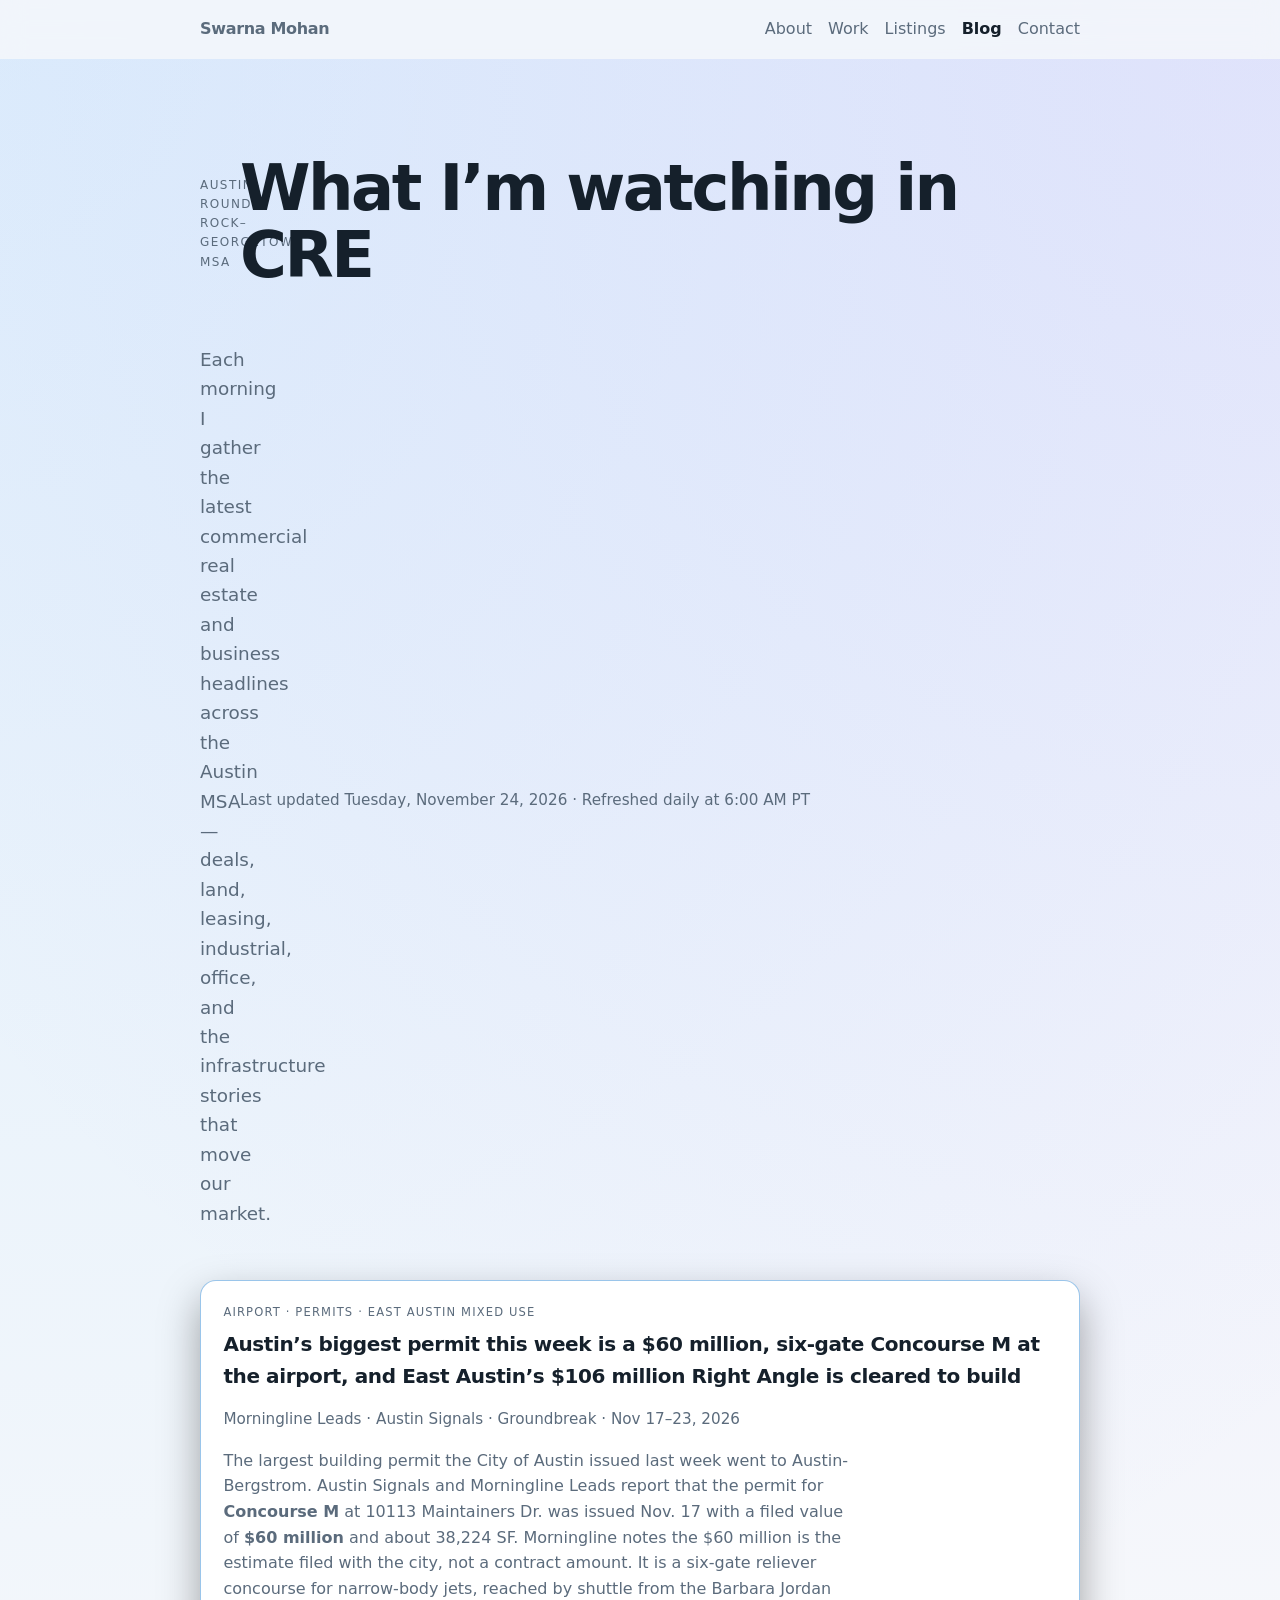
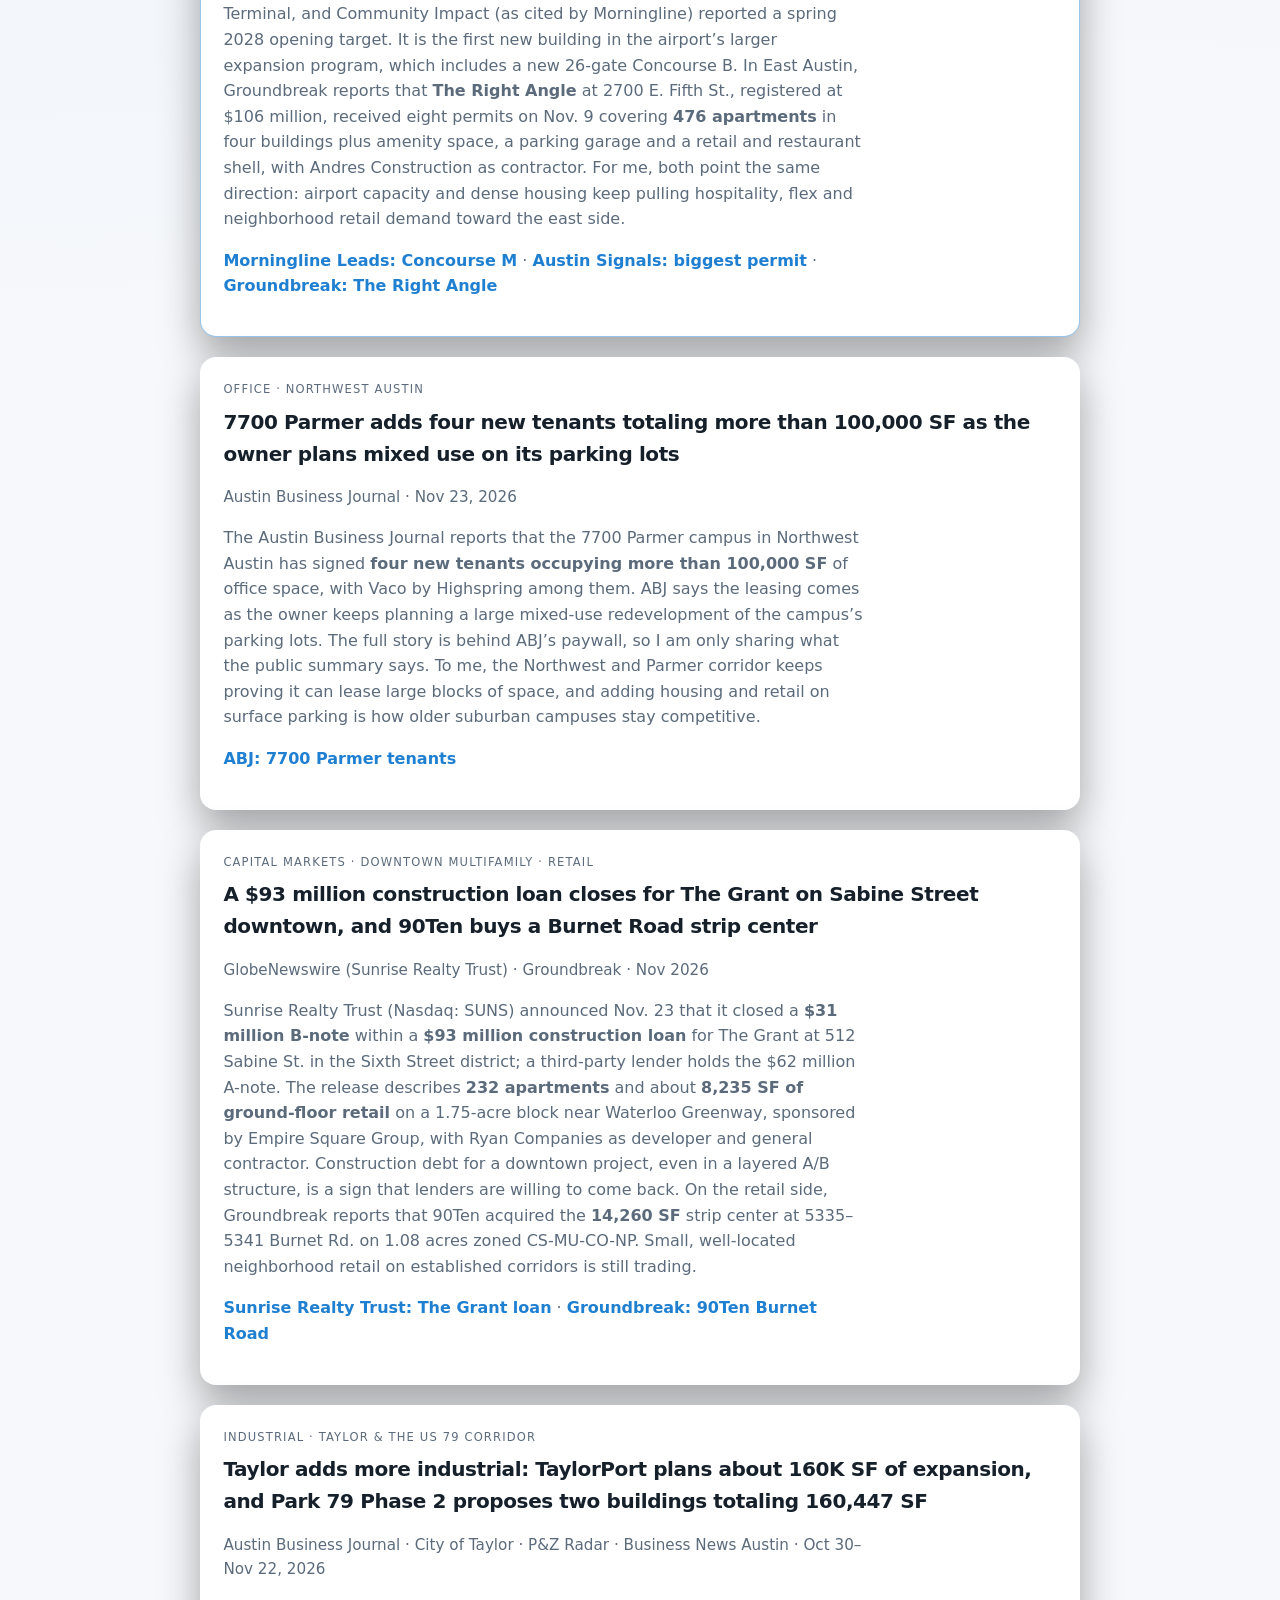
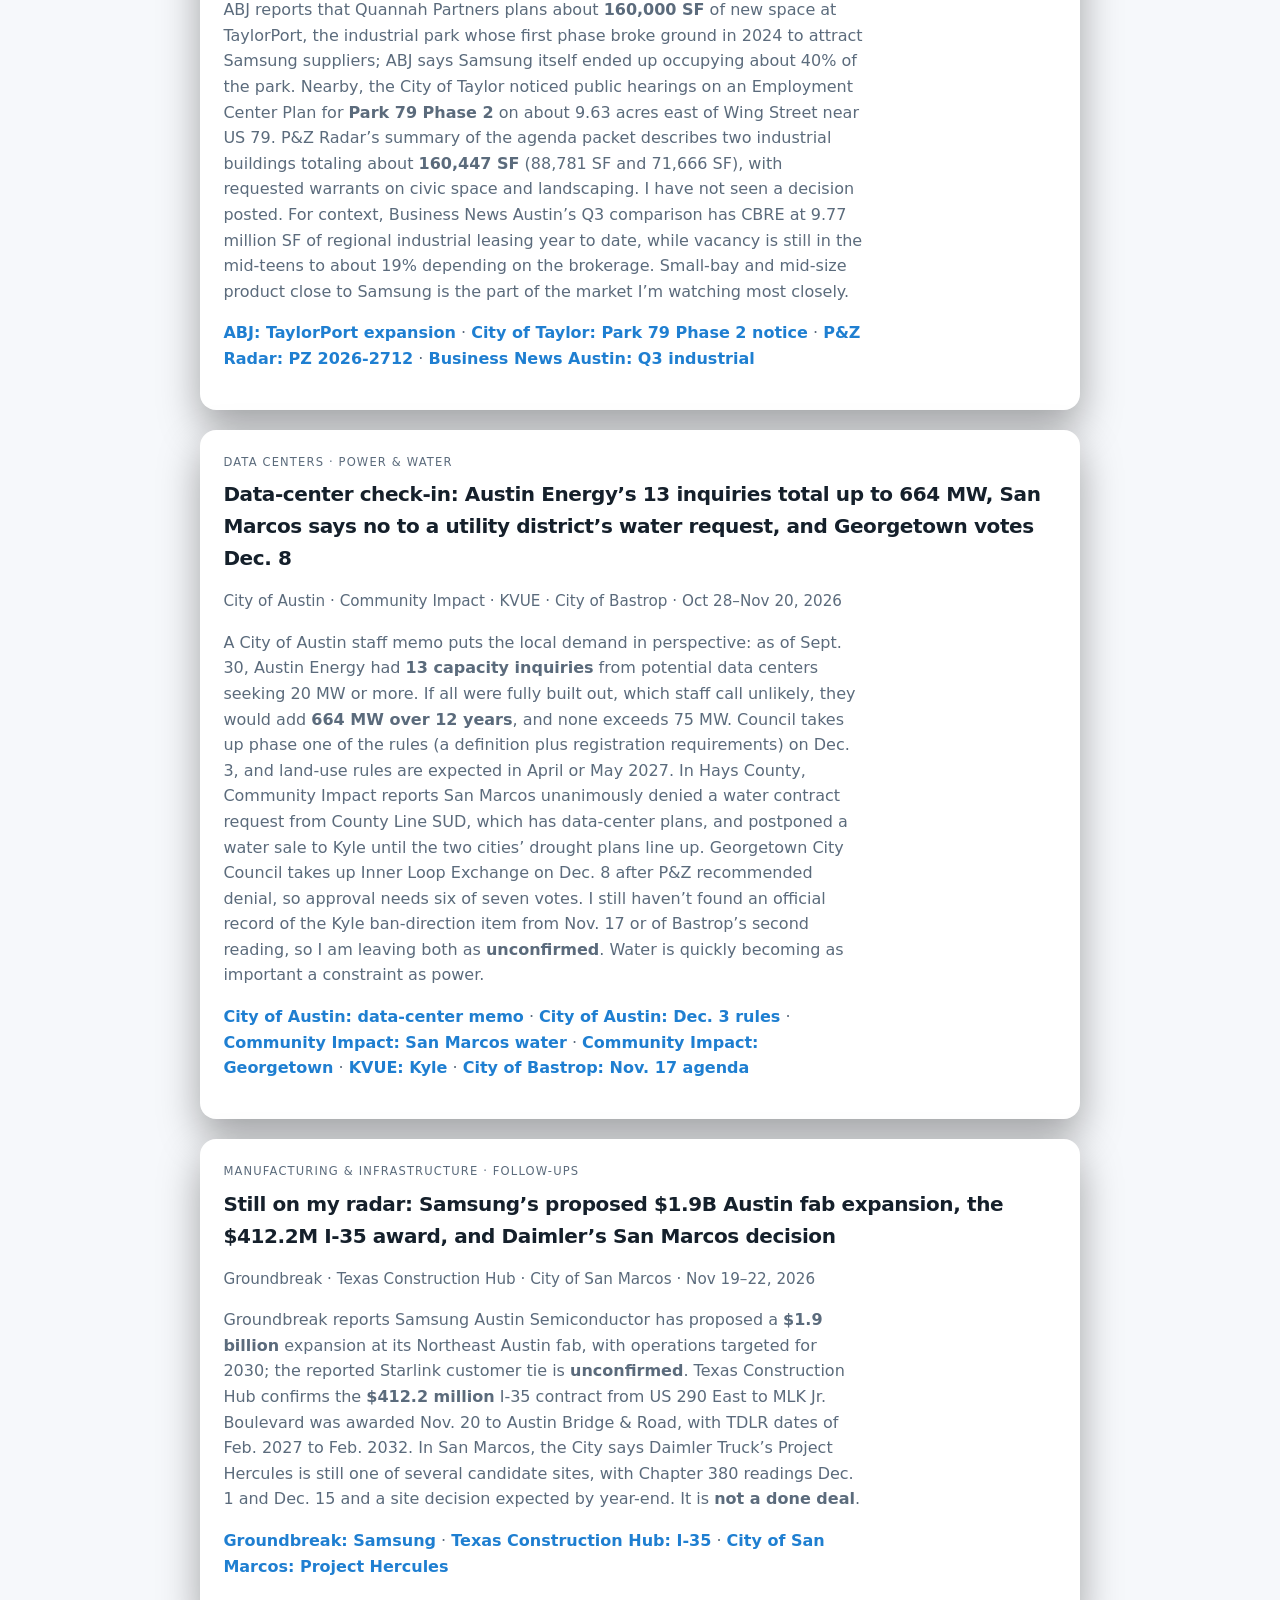
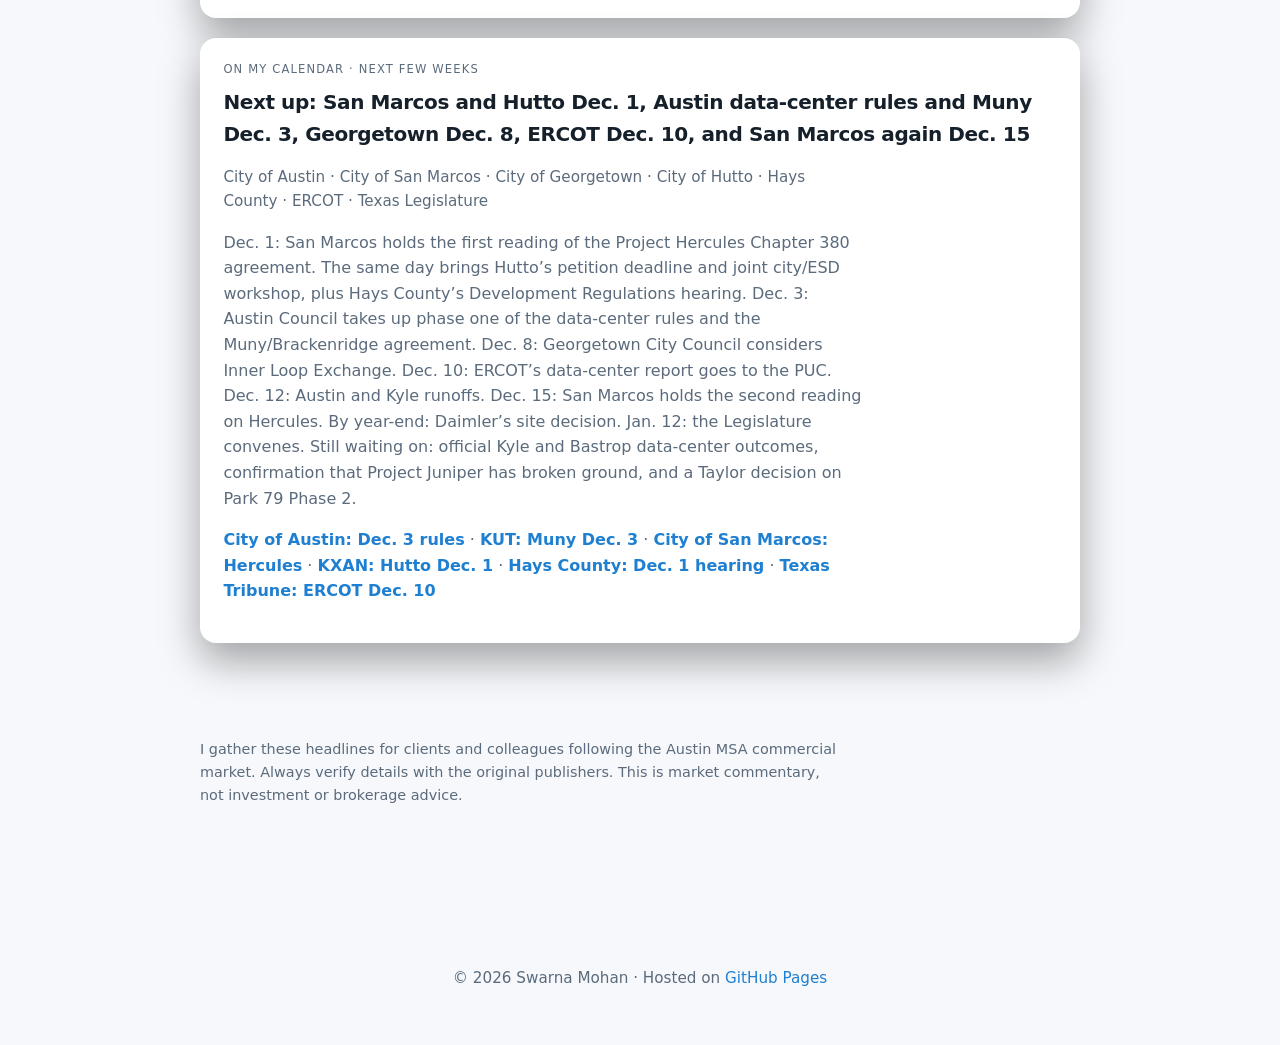
==== commit 2d2c14fb: "Daily Austin CRE blog refresh 2026-11-24" ====
--- a/blog.html
+++ b/blog.html
@@ -26,57 +26,57 @@
       <p class="eyebrow">Austin–Round Rock–Georgetown MSA</p>
       <h1>What I’m watching in CRE</h1>
       <p class="tagline">Each morning I gather the latest commercial real estate and business headlines across the Austin MSA — deals, land, leasing, industrial, office, and the infrastructure stories that move our market.</p>
-      <p class="meta">Last updated Monday, November 23, 2026 · Refreshed daily at 6:00 AM PT</p>
+      <p class="meta">Last updated Tuesday, November 24, 2026 · Refreshed daily at 6:00 AM PT</p>
     </section>
 
     <section class="section blog-list" aria-label="Latest posts">
       <article class="blog-card featured">
-        <p class="blog-kicker">Northeast Austin · Semiconductors · Industrial</p>
-        <h2><a href="https://www.groundbreak.city/austin/samsung-proposes-19b-fab-expansion-northeast-austin" target="_blank" rel="noopener noreferrer">Samsung proposes a $1.9 billion expansion of its Northeast Austin fab, with operations targeted for 2030</a></h2>
-        <p class="blog-meta">Groundbreak · Seoul Economic Daily · Nov 15–20, 2026</p>
-        <p>The biggest new item on my list this morning is in Northeast Austin. Groundbreak reports that Samsung Austin Semiconductor has proposed a <strong>$1.9 billion</strong> expansion of its fab at 12100 Samsung Blvd., with the expanded lines targeted to begin operating in 2030. According to Groundbreak and the Seoul Economic Daily, the added capacity would make STMicroelectronics microcontrollers on an 18nm FD-SOI process for SpaceX’s Starlink satellites. Groundbreak notes that Samsung says it cannot confirm individual customer contracts and SpaceX has not commented, so I treat the Starlink link as <strong>reported, not confirmed</strong>. The Austin fab currently runs mature nodes from 65nm to 14nm. Groundbreak says the project falls within Samsung’s broader $37 billion Texas investment across Austin and Taylor, and that it is separate from the Tesla chip agreement tied to Taylor. For my clients, a reinvestment of this size at an existing campus supports supplier, flex-industrial and workforce housing demand along the US 290 East and SH 130 corridors.</p>
-        <p><a class="text-link" href="https://www.groundbreak.city/austin/samsung-proposes-19b-fab-expansion-northeast-austin" target="_blank" rel="noopener noreferrer">Groundbreak: Samsung $1.9B expansion</a> · <a class="text-link" href="https://en.sedaily.com/business/2026/11/15/samsung-to-make-spacex-satellite-chips-in-texas" target="_blank" rel="noopener noreferrer">Seoul Economic Daily: Starlink chips in Texas</a></p>
+        <p class="blog-kicker">Airport · Permits · East Austin mixed use</p>
+        <h2><a href="https://morninglineleads.com/blog/austin-airport-concourse-m-permit" target="_blank" rel="noopener noreferrer">Austin’s biggest permit this week is a $60 million, six-gate Concourse M at the airport, and East Austin’s $106 million Right Angle is cleared to build</a></h2>
+        <p class="blog-meta">Morningline Leads · Austin Signals · Groundbreak · Nov 17–23, 2026</p>
+        <p>The largest building permit the City of Austin issued last week went to Austin-Bergstrom. Austin Signals and Morningline Leads report that the permit for <strong>Concourse M</strong> at 10113 Maintainers Dr. was issued Nov. 17 with a filed value of <strong>$60 million</strong> and about 38,224 SF. Morningline notes the $60 million is the estimate filed with the city, not a contract amount. It is a six-gate reliever concourse for narrow-body jets, reached by shuttle from the Barbara Jordan Terminal, and Community Impact (as cited by Morningline) reported a spring 2028 opening target. It is the first new building in the airport’s larger expansion program, which includes a new 26-gate Concourse B. In East Austin, Groundbreak reports that <strong>The Right Angle</strong> at 2700 E. Fifth St., registered at $106 million, received eight permits on Nov. 9 covering <strong>476 apartments</strong> in four buildings plus amenity space, a parking garage and a retail and restaurant shell, with Andres Construction as contractor. For me, both point the same direction: airport capacity and dense housing keep pulling hospitality, flex and neighborhood retail demand toward the east side.</p>
+        <p><a class="text-link" href="https://morninglineleads.com/blog/austin-airport-concourse-m-permit" target="_blank" rel="noopener noreferrer">Morningline Leads: Concourse M</a> · <a class="text-link" href="https://austinsignals.com/blog/weekly-biggest-permit-2026-11-23" target="_blank" rel="noopener noreferrer">Austin Signals: biggest permit</a> · <a class="text-link" href="https://www.groundbreak.city/austin/the-right-angle-approved-2700-east-5th-street" target="_blank" rel="noopener noreferrer">Groundbreak: The Right Angle</a></p>
       </article>
       <article class="blog-card">
-        <p class="blog-kicker">Industrial · Q3 market data</p>
-        <h2><a href="https://businessnewsaustin.com/austin-warehouse-leasing-surges-as-vacancy-stays-high/" target="_blank" rel="noopener noreferrer">Industrial leasing hits 9.77M SF through Q3 while vacancy stays near 19%, and Project Juniper is scheduled to start today</a></h2>
-        <p class="blog-meta">Business News Austin · Austin Business Journal · Community Impact · Groundbreak · Nov 17–22, 2026</p>
-        <p>Business News Austin compared third-quarter reports from five brokerages. CBRE counts <strong>9.77 million SF</strong> of industrial leasing year to date, more than all of 2024 or 2025, and 1.22 million SF of Q3 net absorption. Vacancy is still high: Lee &amp; Associates puts it at 19.26%, Savills at 16.1% and Matthews at 14.0%, and each firm tracks a different set of buildings. Cushman &amp; Wakefield says Georgetown accounts for about 2.4 million SF of leasing this year, roughly 28% of its regional total. Large deals named in the reports include Molto Flex at 310,366 SF in Georgetown and Titan AI Prefab Solutions at 196,523 SF in Hutto. New supply keeps coming. Project Juniper’s TDLR filing (Community Impact) lists a start date of today, Nov. 23, for the $67 million, roughly 1 million SF warehouse at 11902 FM 969, and ABJ ties the project to Link Logistics, with filings pointing to completion late next year. I haven’t seen confirmation that work has actually started. Groundbreak also reports Titan’s 526,400 SF speculative cross-dock building in Hutto, with groundbreaking planned for Q4 2026. For tenants, this is still a good market to negotiate in, especially for new big-box space in the Southeast and East submarkets.</p>
-        <p><a class="text-link" href="https://businessnewsaustin.com/austin-warehouse-leasing-surges-as-vacancy-stays-high/" target="_blank" rel="noopener noreferrer">Business News Austin: Q3 industrial</a> · <a class="text-link" href="https://www.bizjournals.com/austin/news/2026/11/19/link-logistics-industrial-project-tesla-texas-giga.html" target="_blank" rel="noopener noreferrer">ABJ: Link Logistics near Giga Texas</a> · <a class="text-link" href="https://communityimpact.com/central-austin/development/5-austin-area-permits-filed-this-week-include-upcoming-sprouts-chipotle/" target="_blank" rel="noopener noreferrer">Community Impact: top permits</a> · <a class="text-link" href="https://www.groundbreak.city/austin" target="_blank" rel="noopener noreferrer">Groundbreak: Titan Hutto</a></p>
+        <p class="blog-kicker">Office · Northwest Austin</p>
+        <h2><a href="https://www.bizjournals.com/austin/news/2026/11/23/office-tenants-7700-parmer-leases-real-estate.html" target="_blank" rel="noopener noreferrer">7700 Parmer adds four new tenants totaling more than 100,000 SF as the owner plans mixed use on its parking lots</a></h2>
+        <p class="blog-meta">Austin Business Journal · Nov 23, 2026</p>
+        <p>The Austin Business Journal reports that the 7700 Parmer campus in Northwest Austin has signed <strong>four new tenants occupying more than 100,000 SF</strong> of office space, with Vaco by Highspring among them. ABJ says the leasing comes as the owner keeps planning a large mixed-use redevelopment of the campus’s parking lots. The full story is behind ABJ’s paywall, so I am only sharing what the public summary says. To me, the Northwest and Parmer corridor keeps proving it can lease large blocks of space, and adding housing and retail on surface parking is how older suburban campuses stay competitive.</p>
+        <p><a class="text-link" href="https://www.bizjournals.com/austin/news/2026/11/23/office-tenants-7700-parmer-leases-real-estate.html" target="_blank" rel="noopener noreferrer">ABJ: 7700 Parmer tenants</a></p>
       </article>
       <article class="blog-card">
-        <p class="blog-kicker">Data centers · Local &amp; state rules</p>
-        <h2><a href="https://communityimpact.com/georgetown/development/georgetown-planning-officials-recommend-denial-for-proposed-data-center-zoning/" target="_blank" rel="noopener noreferrer">Data-center rules check-in: Georgetown on Dec. 8, Austin on Dec. 3, and the Kyle and Bastrop outcomes still not confirmed</a></h2>
-        <p class="blog-meta">Community Impact · City of Austin · KVUE · City of Bastrop · CBS Austin · KCBD · Nov 6–20, 2026</p>
-        <p>Georgetown City Council takes up the Inner Loop Exchange rezoning (about 28 acres, up to 290,000 SF and 68 MW) on Dec. 8. P&amp;Z unanimously recommended denial, so approval needs six of seven votes (Community Impact). Austin’s first-phase package goes to Council Dec. 3; it defines “data center” and adds business registration rules, with land-use rules expected by May 2027 (City of Austin). In Kyle, KVUE reports the Nov. 17 item was only about directing staff to bring back a ban ordinance; any ban would need a later formal vote, and I haven’t seen an outcome published. Bastrop put the second reading of its data-center ordinance on the Nov. 17 consent agenda, but no minutes have been posted, so I can’t confirm it passed. Near Cedar Creek, the Pacifico gas-plant permit is still pending at TCEQ, and CBS Austin reports Anthropic is in talks for the campus but has not signed a lease. At the state level, Gov.-elect Hinojosa is calling for a pause on new permits, and Sen. Perry’s SB 338 includes a 50% cap on local tax abatements (KCBD). Where data centers will be allowed, and on what terms, is being decided right now.</p>
-        <p><a class="text-link" href="https://communityimpact.com/georgetown/development/georgetown-planning-officials-recommend-denial-for-proposed-data-center-zoning/" target="_blank" rel="noopener noreferrer">Community Impact: Georgetown</a> · <a class="text-link" href="https://www.austintexas.gov/development-services/building-connections/council-consider-first-phase-data-center-regulations" target="_blank" rel="noopener noreferrer">City of Austin: Dec. 3 rules</a> · <a class="text-link" href="https://www.kvue.com/article/news/community/data-centers/kyle-city-council-data-center-ban-proposal/269-98b3ba4b-a010-4803-8ee6-9d8dfb9c802a" target="_blank" rel="noopener noreferrer">KVUE: Kyle</a> · <a class="text-link" href="https://mccmeetings.blob.core.usgovcloudapi.net/bastroptx-pubu/MEET-Agenda-dbf5fa916d824c968e2ad740350462fa.pdf" target="_blank" rel="noopener noreferrer">City of Bastrop: Nov. 17 agenda</a> · <a class="text-link" href="https://cbsaustin.com/news/local/cedar-creek-neighbors-fear-noise-and-heat-as-data-center-gas-plant-plan-advances" target="_blank" rel="noopener noreferrer">CBS Austin: Cedar Creek</a> · <a class="text-link" href="https://www.kcbd.com/2026/11/20/hinojosa-calls-data-center-moratorium-perry-files-senate-bill/" target="_blank" rel="noopener noreferrer">KCBD: Hinojosa &amp; Perry</a></p>
+        <p class="blog-kicker">Capital markets · Downtown multifamily · Retail</p>
+        <h2><a href="https://www.globenewswire.com/news-release/2026/11/23/3408308/0/en/sunrise-realty-trust-closes-31-million-commitment-to-93-million-construction-loan-for-prime-downtown-austin-development.html" target="_blank" rel="noopener noreferrer">A $93 million construction loan closes for The Grant on Sabine Street downtown, and 90Ten buys a Burnet Road strip center</a></h2>
+        <p class="blog-meta">GlobeNewswire (Sunrise Realty Trust) · Groundbreak · Nov 2026</p>
+        <p>Sunrise Realty Trust (Nasdaq: SUNS) announced Nov. 23 that it closed a <strong>$31 million B-note</strong> within a <strong>$93 million construction loan</strong> for The Grant at 512 Sabine St. in the Sixth Street district; a third-party lender holds the $62 million A-note. The release describes <strong>232 apartments</strong> and about <strong>8,235 SF of ground-floor retail</strong> on a 1.75-acre block near Waterloo Greenway, sponsored by Empire Square Group, with Ryan Companies as developer and general contractor. Construction debt for a downtown project, even in a layered A/B structure, is a sign that lenders are willing to come back. On the retail side, Groundbreak reports that 90Ten acquired the <strong>14,260 SF</strong> strip center at 5335–5341 Burnet Rd. on 1.08 acres zoned CS-MU-CO-NP. Small, well-located neighborhood retail on established corridors is still trading.</p>
+        <p><a class="text-link" href="https://www.globenewswire.com/news-release/2026/11/23/3408308/0/en/sunrise-realty-trust-closes-31-million-commitment-to-93-million-construction-loan-for-prime-downtown-austin-development.html" target="_blank" rel="noopener noreferrer">Sunrise Realty Trust: The Grant loan</a> · <a class="text-link" href="https://www.groundbreak.city/austin/90ten-buys-burnet-road-retail-strip-center" target="_blank" rel="noopener noreferrer">Groundbreak: 90Ten Burnet Road</a></p>
       </article>
       <article class="blog-card">
-        <p class="blog-kicker">Suburban retail &amp; office · Leander, Georgetown, Hill Country</p>
-        <h2><a href="https://communityimpact.com/leander-liberty-hill/business/leander-tech-park-announces-first-3-tenants/" target="_blank" rel="noopener noreferrer">Leander Tech Park lands its first three tenants, and builders say Class A office demand is moving to Round Rock and Cedar Park</a></h2>
-        <p class="blog-meta">Community Impact · Austin Business Journal · Nov 17–20, 2026</p>
-        <p>Close to my Leander office, Community Impact reports that St. John Properties has signed the first three tenants at Leander Tech Park, a 50-acre business community at Hwy. 29 and Ronald Reagan Boulevard. Advance Auto Parts will build a 7,000 SF store, and SafeSplash Swim School and Bahama Buck’s will open on Kauffman Loop, all in 2027. St. John is building the first phase on spec: two buildings of 51,120 and 38,120 SF plus about 20,000 SF of inline retail. TDLR filings in Community Impact’s weekly permit list include a $4.5 million Sprouts on East Hwy. 290 in Dripping Springs and a $1.6 million Chipotle at 460 Kauffman Loop in Georgetown. In an ABJ Table of Experts piece, W.E. O’Neil’s preconstruction team says several developers are reviving shelved office projects, often smaller or redesigned, and that much of this activity is in suburbs such as Round Rock and Cedar Park rather than downtown. That matches what I’m hearing from owner-users on the north side.</p>
-        <p><a class="text-link" href="https://communityimpact.com/leander-liberty-hill/business/leander-tech-park-announces-first-3-tenants/" target="_blank" rel="noopener noreferrer">Community Impact: Leander Tech Park</a> · <a class="text-link" href="https://communityimpact.com/central-austin/development/5-austin-area-permits-filed-this-week-include-upcoming-sprouts-chipotle/" target="_blank" rel="noopener noreferrer">Community Impact: Sprouts &amp; Chipotle permits</a> · <a class="text-link" href="https://www.bizjournals.com/austin/news/2026/11/20/table-of-experts-more-options-fewer-surprises.html" target="_blank" rel="noopener noreferrer">ABJ: Table of Experts</a></p>
+        <p class="blog-kicker">Industrial · Taylor &amp; the US 79 corridor</p>
+        <h2><a href="https://www.bizjournals.com/austin/news/2026/11/16/quannah-partners-industrial-texas-project-samsung.html" target="_blank" rel="noopener noreferrer">Taylor adds more industrial: TaylorPort plans about 160K SF of expansion, and Park 79 Phase 2 proposes two buildings totaling 160,447 SF</a></h2>
+        <p class="blog-meta">Austin Business Journal · City of Taylor · P&amp;Z Radar · Business News Austin · Oct 30–Nov 22, 2026</p>
+        <p>ABJ reports that Quannah Partners plans about <strong>160,000 SF</strong> of new space at TaylorPort, the industrial park whose first phase broke ground in 2024 to attract Samsung suppliers; ABJ says Samsung itself ended up occupying about 40% of the park. Nearby, the City of Taylor noticed public hearings on an Employment Center Plan for <strong>Park 79 Phase 2</strong> on about 9.63 acres east of Wing Street near US 79. P&amp;Z Radar’s summary of the agenda packet describes two industrial buildings totaling about <strong>160,447 SF</strong> (88,781 SF and 71,666 SF), with requested warrants on civic space and landscaping. I have not seen a decision posted. For context, Business News Austin’s Q3 comparison has CBRE at 9.77 million SF of regional industrial leasing year to date, while vacancy is still in the mid-teens to about 19% depending on the brokerage. Small-bay and mid-size product close to Samsung is the part of the market I’m watching most closely.</p>
+        <p><a class="text-link" href="https://www.bizjournals.com/austin/news/2026/11/16/quannah-partners-industrial-texas-project-samsung.html" target="_blank" rel="noopener noreferrer">ABJ: TaylorPort expansion</a> · <a class="text-link" href="https://www.taylortx.gov/m/newsflash/Home/Detail/2127" target="_blank" rel="noopener noreferrer">City of Taylor: Park 79 Phase 2 notice</a> · <a class="text-link" href="https://austin.pnzradar.com/cases/taylor/PZ%202026-2712" target="_blank" rel="noopener noreferrer">P&amp;Z Radar: PZ 2026-2712</a> · <a class="text-link" href="https://businessnewsaustin.com/austin-warehouse-leasing-surges-as-vacancy-stays-high/" target="_blank" rel="noopener noreferrer">Business News Austin: Q3 industrial</a></p>
       </article>
       <article class="blog-card">
-        <p class="blog-kicker">Central Austin · Land &amp; towers</p>
-        <h2><a href="https://www.kut.org/austin/2026-11-18/austin-city-council-muny-golf-course-tx-development" target="_blank" rel="noopener noreferrer">Muny and Brackenridge go to Council Dec. 3, UT studies housing at Dobie and Brackenridge, and Manifold still plans a 47-story office tower</a></h2>
-        <p class="blog-meta">KUT · Austin Business Journal · Groundbreak · Nov 18–22, 2026</p>
-        <p>KUT reports that UT has agreed to give Lions Municipal Golf Course to the city in exchange for an undisclosed anonymous donation to the university. UT would keep the nearly 200-acre Brackenridge tract around it, and the city plans to add environmental rules on setbacks and density to the updated development agreement. Council is scheduled to decide Dec. 3, and the UT System Board of Regents must also approve. Separately, ABJ reports that UT is considering future housing plans at the Brackenridge and Dobie sites. Downtown, ABJ says Manifold Development is still planning Block 16 on Trinity Street, a 47-story office tower of about 743,175 SF and 723 feet tall. Groundbreak notes that White Lodging’s 258-room Hotel Trinity has opened at 311 E. Fifth St., and that Council has initiated historic landmark zoning for the John Henry Faulk Building at 800 Guadalupe St. Prime central land continues to change hands slowly and through public processes.</p>
-        <p><a class="text-link" href="https://www.kut.org/austin/2026-11-18/austin-city-council-muny-golf-course-tx-development" target="_blank" rel="noopener noreferrer">KUT: Muny &amp; Brackenridge</a> · <a class="text-link" href="https://www.bizjournals.com/austin/news/2026/11/19/ut-texas-dobie-brackenridge-housing-campus-project.html" target="_blank" rel="noopener noreferrer">ABJ: UT Dobie &amp; Brackenridge</a> · <a class="text-link" href="https://www.bizjournals.com/austin/news/2026/11/18/manifold-block-16-office-downtown-tower-atx-texas.html" target="_blank" rel="noopener noreferrer">ABJ: Manifold Block 16</a> · <a class="text-link" href="https://www.groundbreak.city/austin" target="_blank" rel="noopener noreferrer">Groundbreak: Hotel Trinity &amp; Faulk Building</a></p>
+        <p class="blog-kicker">Data centers · Power &amp; water</p>
+        <h2><a href="https://services.austintexas.gov/edims/document.cfm?id=484252" target="_blank" rel="noopener noreferrer">Data-center check-in: Austin Energy’s 13 inquiries total up to 664 MW, San Marcos says no to a utility district’s water request, and Georgetown votes Dec. 8</a></h2>
+        <p class="blog-meta">City of Austin · Community Impact · KVUE · City of Bastrop · Oct 28–Nov 20, 2026</p>
+        <p>A City of Austin staff memo puts the local demand in perspective: as of Sept. 30, Austin Energy had <strong>13 capacity inquiries</strong> from potential data centers seeking 20 MW or more. If all were fully built out, which staff call unlikely, they would add <strong>664 MW over 12 years</strong>, and none exceeds 75 MW. Council takes up phase one of the rules (a definition plus registration requirements) on Dec. 3, and land-use rules are expected in April or May 2027. In Hays County, Community Impact reports San Marcos unanimously denied a water contract request from County Line SUD, which has data-center plans, and postponed a water sale to Kyle until the two cities’ drought plans line up. Georgetown City Council takes up Inner Loop Exchange on Dec. 8 after P&amp;Z recommended denial, so approval needs six of seven votes. I still haven’t found an official record of the Kyle ban-direction item from Nov. 17 or of Bastrop’s second reading, so I am leaving both as <strong>unconfirmed</strong>. Water is quickly becoming as important a constraint as power.</p>
+        <p><a class="text-link" href="https://services.austintexas.gov/edims/document.cfm?id=484252" target="_blank" rel="noopener noreferrer">City of Austin: data-center memo</a> · <a class="text-link" href="https://www.austintexas.gov/development-services/building-connections/council-consider-first-phase-data-center-regulations" target="_blank" rel="noopener noreferrer">City of Austin: Dec. 3 rules</a> · <a class="text-link" href="https://communityimpact.com/san-marcos-buda-kyle/government/san-marcos-denies-water-to-utility-district-with-data-center-plans-delays-kyle-sale-pening-conservation-measures/" target="_blank" rel="noopener noreferrer">Community Impact: San Marcos water</a> · <a class="text-link" href="https://communityimpact.com/georgetown/development/georgetown-planning-officials-recommend-denial-for-proposed-data-center-zoning/" target="_blank" rel="noopener noreferrer">Community Impact: Georgetown</a> · <a class="text-link" href="https://www.kvue.com/article/news/community/data-centers/kyle-city-council-data-center-ban-proposal/269-98b3ba4b-a010-4803-8ee6-9d8dfb9c802a" target="_blank" rel="noopener noreferrer">KVUE: Kyle</a> · <a class="text-link" href="https://mccmeetings.blob.core.usgovcloudapi.net/bastroptx-pubu/MEET-Agenda-dbf5fa916d824c968e2ad740350462fa.pdf" target="_blank" rel="noopener noreferrer">City of Bastrop: Nov. 17 agenda</a></p>
       </article>
       <article class="blog-card">
-        <p class="blog-kicker">Infrastructure &amp; manufacturing · Follow-ups</p>
-        <h2><a href="https://www.texasconstructionhub.com/stories/txdot-811m-november-awards-412m-i35-austin" target="_blank" rel="noopener noreferrer">The $412.2M I-35 rebuild is formally awarded, with work set for Feb. 2027 to Feb. 2032, and Daimler’s San Marcos decision is still pending</a></h2>
-        <p class="blog-meta">Texas Construction Hub · City of San Marcos · Austin Business Journal · Nov 19–22, 2026</p>
-        <p>Texas Construction Hub confirms that on Nov. 20 the Texas Transportation Commission awarded Austin Bridge &amp; Road Services the $412.2 million contract for I-35 from US 290 East to MLK Jr. Boulevard. The contract drew six bids. TDLR records list a construction start of Feb. 1, 2027 and completion on Feb. 17, 2032, including work at Manor Road, 32nd Street and 38 1/2 Street. Owners along that stretch should plan for about five years of construction. On Project Hercules, the City of San Marcos still describes Daimler Truck North America’s proposed plant as one of several sites under consideration and the only one in Texas, with a site decision expected by year-end. The Chapter 380 agreement’s first reading is Dec. 1 and the second is Dec. 15. No investment figure has been published, and this is <strong>not a done deal</strong>.</p>
-        <p><a class="text-link" href="https://www.texasconstructionhub.com/stories/txdot-811m-november-awards-412m-i35-austin" target="_blank" rel="noopener noreferrer">Texas Construction Hub: I-35 award</a> · <a class="text-link" href="https://www.sanmarcostx.gov/4851/Project-Hercules" target="_blank" rel="noopener noreferrer">City of San Marcos: Project Hercules</a> · <a class="text-link" href="https://www.bizjournals.com/austin/news/2026/11/19/daimler-san-marcos-project-hercules-devolpment.html" target="_blank" rel="noopener noreferrer">ABJ: Daimler eyes San Marcos</a></p>
+        <p class="blog-kicker">Manufacturing &amp; infrastructure · Follow-ups</p>
+        <h2><a href="https://www.groundbreak.city/austin/samsung-proposes-19b-fab-expansion-northeast-austin" target="_blank" rel="noopener noreferrer">Still on my radar: Samsung’s proposed $1.9B Austin fab expansion, the $412.2M I-35 award, and Daimler’s San Marcos decision</a></h2>
+        <p class="blog-meta">Groundbreak · Texas Construction Hub · City of San Marcos · Nov 19–22, 2026</p>
+        <p>Groundbreak reports Samsung Austin Semiconductor has proposed a <strong>$1.9 billion</strong> expansion at its Northeast Austin fab, with operations targeted for 2030; the reported Starlink customer tie is <strong>unconfirmed</strong>. Texas Construction Hub confirms the <strong>$412.2 million</strong> I-35 contract from US 290 East to MLK Jr. Boulevard was awarded Nov. 20 to Austin Bridge &amp; Road, with TDLR dates of Feb. 2027 to Feb. 2032. In San Marcos, the City says Daimler Truck’s Project Hercules is still one of several candidate sites, with Chapter 380 readings Dec. 1 and Dec. 15 and a site decision expected by year-end. It is <strong>not a done deal</strong>.</p>
+        <p><a class="text-link" href="https://www.groundbreak.city/austin/samsung-proposes-19b-fab-expansion-northeast-austin" target="_blank" rel="noopener noreferrer">Groundbreak: Samsung</a> · <a class="text-link" href="https://www.texasconstructionhub.com/stories/txdot-811m-november-awards-412m-i35-austin" target="_blank" rel="noopener noreferrer">Texas Construction Hub: I-35</a> · <a class="text-link" href="https://www.sanmarcostx.gov/4851/Project-Hercules" target="_blank" rel="noopener noreferrer">City of San Marcos: Project Hercules</a></p>
       </article>
       <article class="blog-card">
         <p class="blog-kicker">On my calendar · Next few weeks</p>
-        <h2><a href="https://www.austintexas.gov/development-services/building-connections/council-consider-first-phase-data-center-regulations" target="_blank" rel="noopener noreferrer">Next up: Juniper today, San Marcos and Hutto Dec. 1, Austin data-center rules and Muny Dec. 3, Georgetown Dec. 8, ERCOT Dec. 10, and San Marcos again Dec. 15</a></h2>
+        <h2><a href="https://www.austintexas.gov/development-services/building-connections/council-consider-first-phase-data-center-regulations" target="_blank" rel="noopener noreferrer">Next up: San Marcos and Hutto Dec. 1, Austin data-center rules and Muny Dec. 3, Georgetown Dec. 8, ERCOT Dec. 10, and San Marcos again Dec. 15</a></h2>
         <p class="blog-meta">City of Austin · City of San Marcos · City of Georgetown · City of Hutto · Hays County · ERCOT · Texas Legislature</p>
-        <p>Nov. 23: Project Juniper’s planned start (FM 969). Dec. 1: San Marcos holds the first reading of the Project Hercules Chapter 380 agreement; also the Hutto petition deadline and joint city/ESD workshop, and Hays County’s Development Regulations hearing. Dec. 3: Austin Council takes up phase one of its data-center rules and the Muny/Brackenridge agreement. Dec. 8: Georgetown City Council considers Inner Loop Exchange. Dec. 10: ERCOT’s data-center report goes to the PUC. Dec. 12: Austin and Kyle runoffs. Dec. 15: San Marcos holds the second reading on Hercules. By year-end: Daimler’s site decision. Jan. 12: the Legislature convenes. Still waiting on: the Kyle and Bastrop data-center outcomes.</p>
+        <p>Dec. 1: San Marcos holds the first reading of the Project Hercules Chapter 380 agreement. The same day brings Hutto’s petition deadline and joint city/ESD workshop, plus Hays County’s Development Regulations hearing. Dec. 3: Austin Council takes up phase one of the data-center rules and the Muny/Brackenridge agreement. Dec. 8: Georgetown City Council considers Inner Loop Exchange. Dec. 10: ERCOT’s data-center report goes to the PUC. Dec. 12: Austin and Kyle runoffs. Dec. 15: San Marcos holds the second reading on Hercules. By year-end: Daimler’s site decision. Jan. 12: the Legislature convenes. Still waiting on: official Kyle and Bastrop data-center outcomes, confirmation that Project Juniper has broken ground, and a Taylor decision on Park 79 Phase 2.</p>
         <p><a class="text-link" href="https://www.austintexas.gov/development-services/building-connections/council-consider-first-phase-data-center-regulations" target="_blank" rel="noopener noreferrer">City of Austin: Dec. 3 rules</a> · <a class="text-link" href="https://www.kut.org/austin/2026-11-18/austin-city-council-muny-golf-course-tx-development" target="_blank" rel="noopener noreferrer">KUT: Muny Dec. 3</a> · <a class="text-link" href="https://www.sanmarcostx.gov/4851/Project-Hercules" target="_blank" rel="noopener noreferrer">City of San Marcos: Hercules</a> · <a class="text-link" href="https://www.kxan.com/news/local/hutto/hutto-leaders-say-current-sales-tax-agreement-hinders-retail-recruitment/" target="_blank" rel="noopener noreferrer">KXAN: Hutto Dec. 1</a> · <a class="text-link" href="https://www.hayscountytx.gov/565/Development-Regulations-Re-Write" target="_blank" rel="noopener noreferrer">Hays County: Dec. 1 hearing</a> · <a class="text-link" href="https://www.texastribune.org/2026/11/17/tceq-environmental-data-center-permits-resume/" target="_blank" rel="noopener noreferrer">Texas Tribune: ERCOT Dec. 10</a></p>
       </article>
     </section>
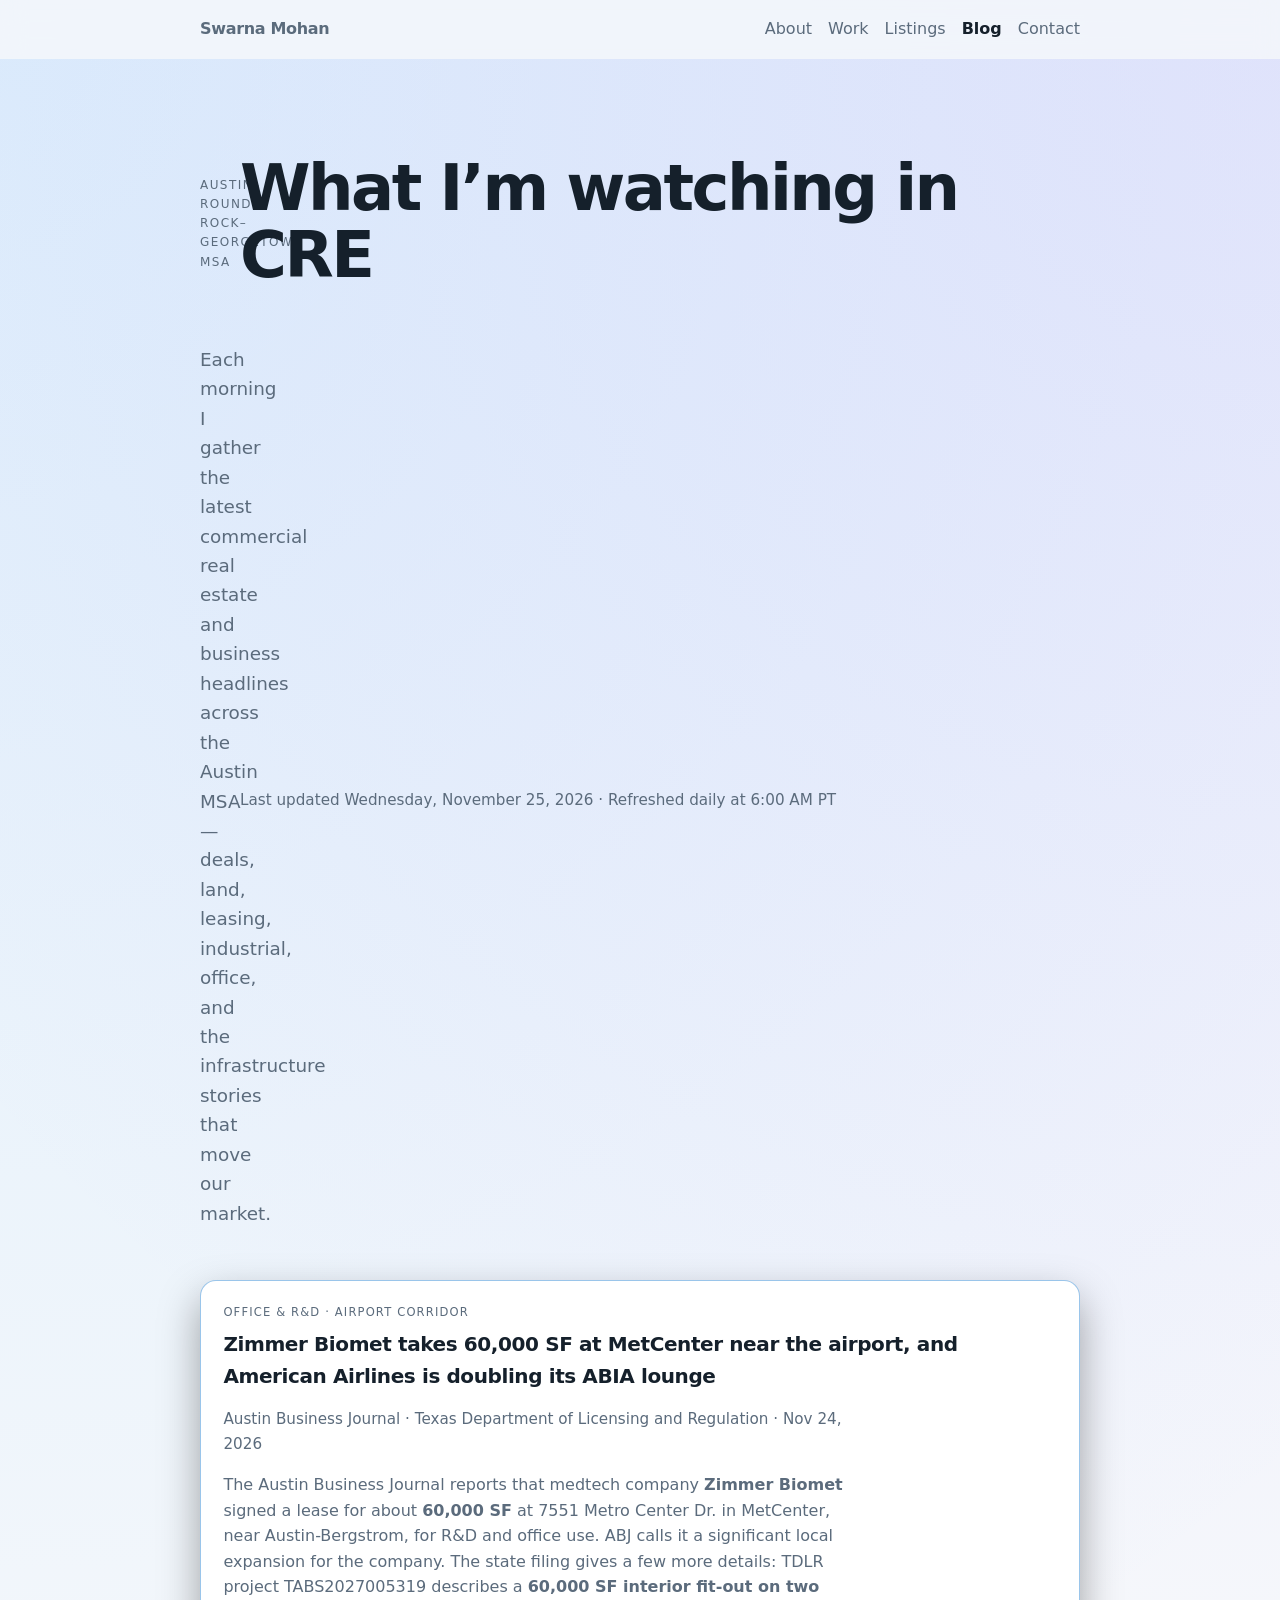
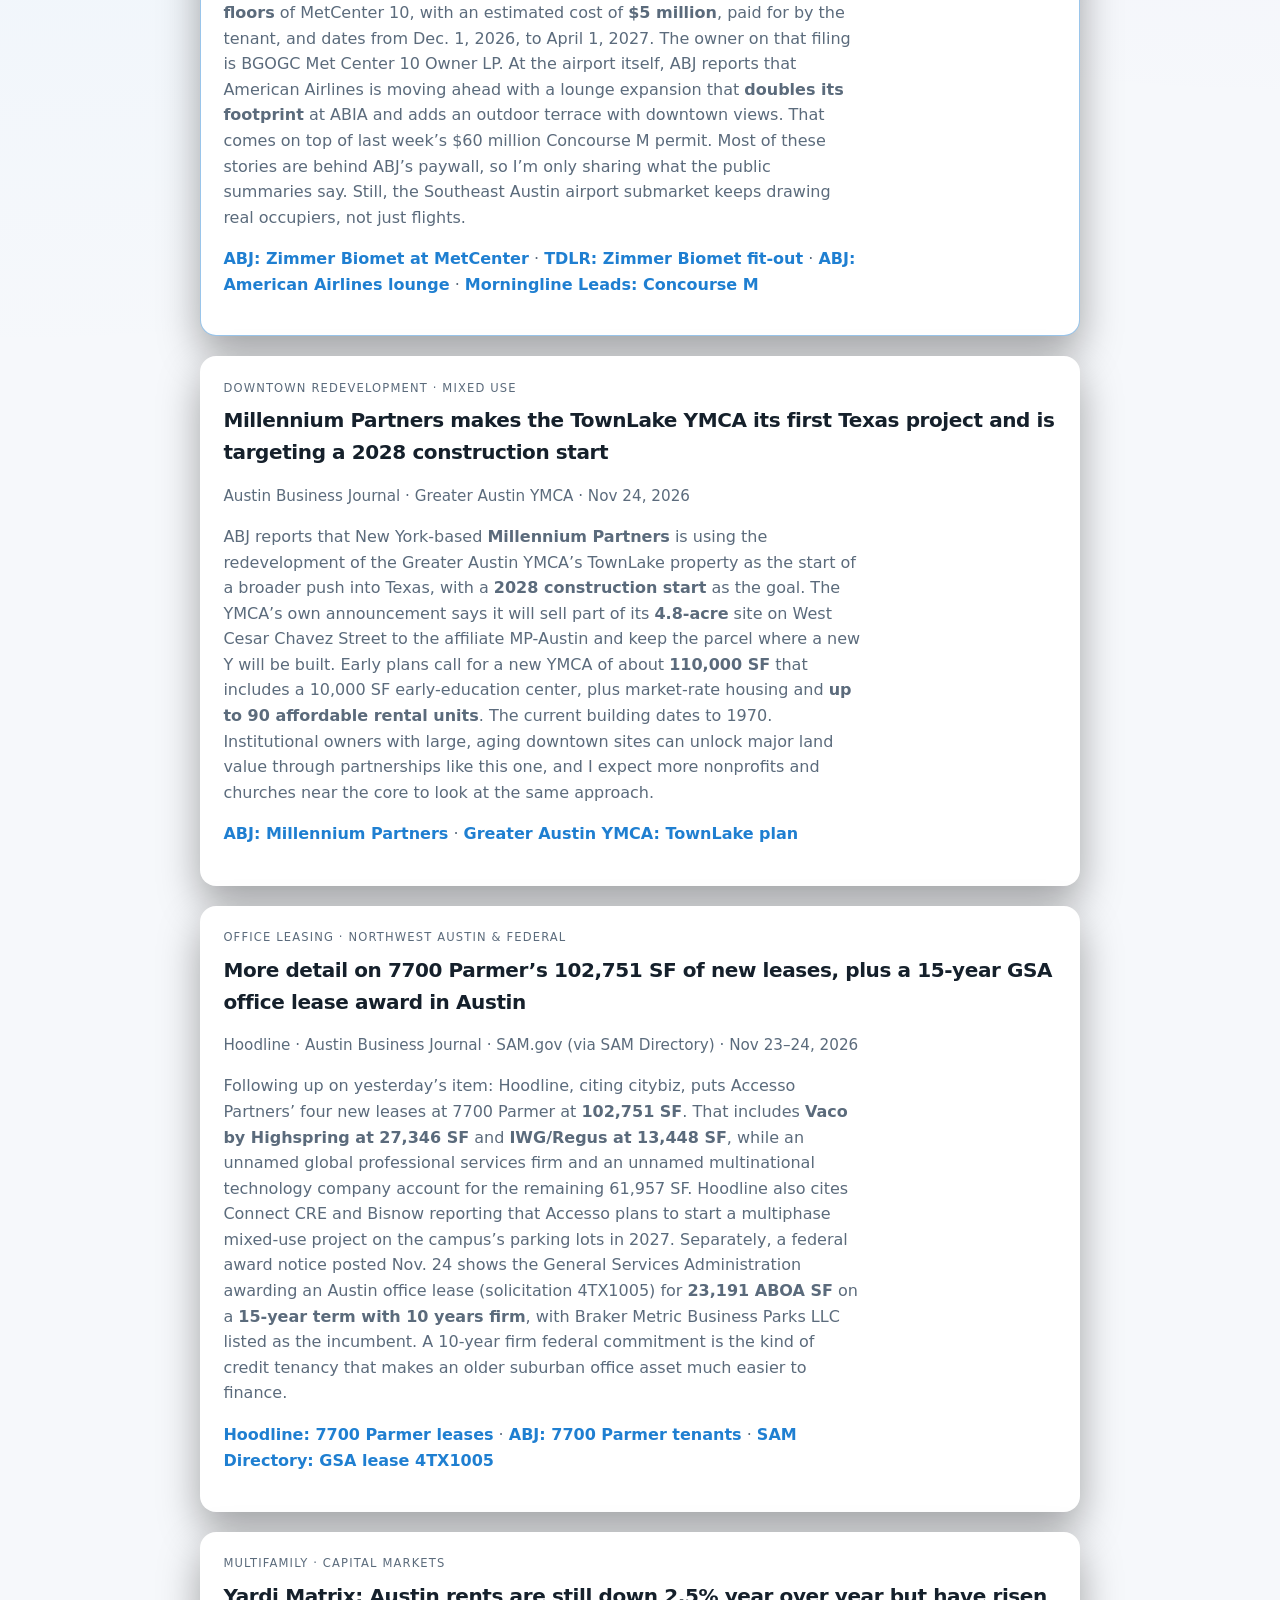
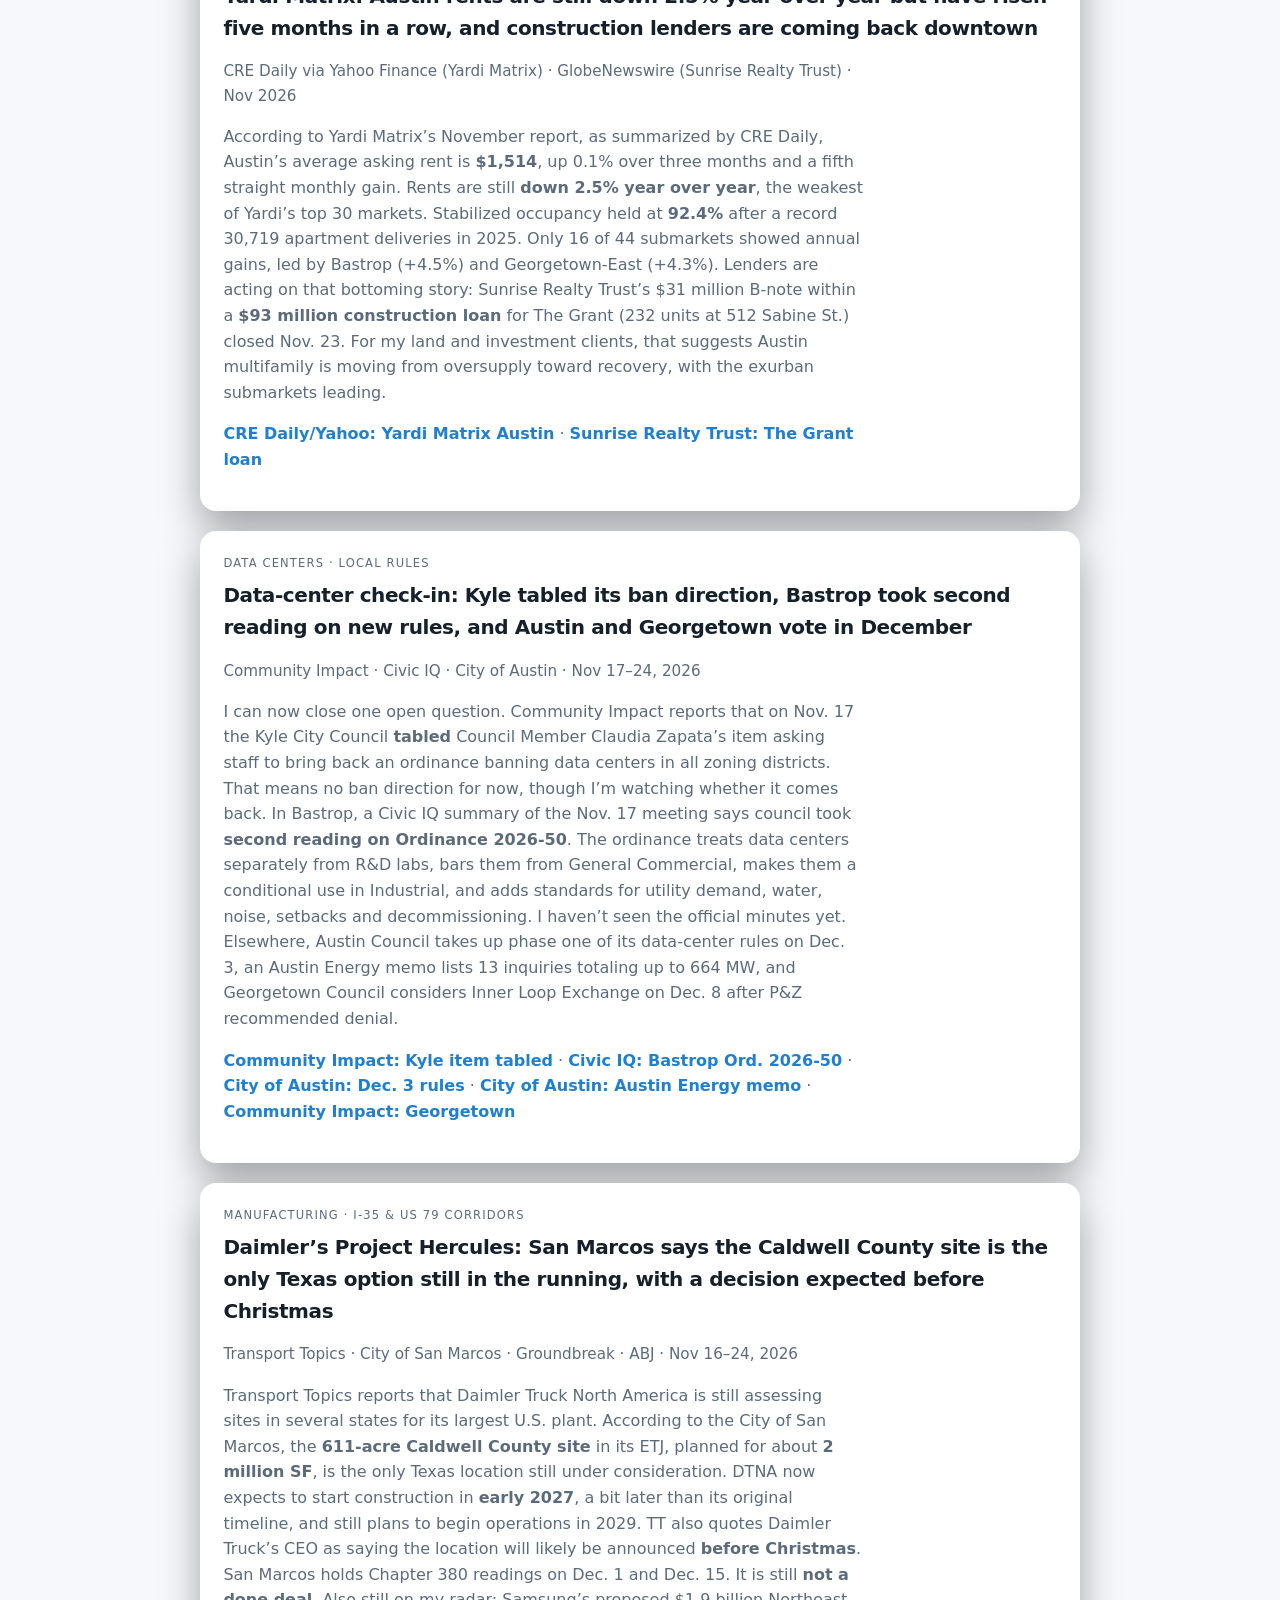
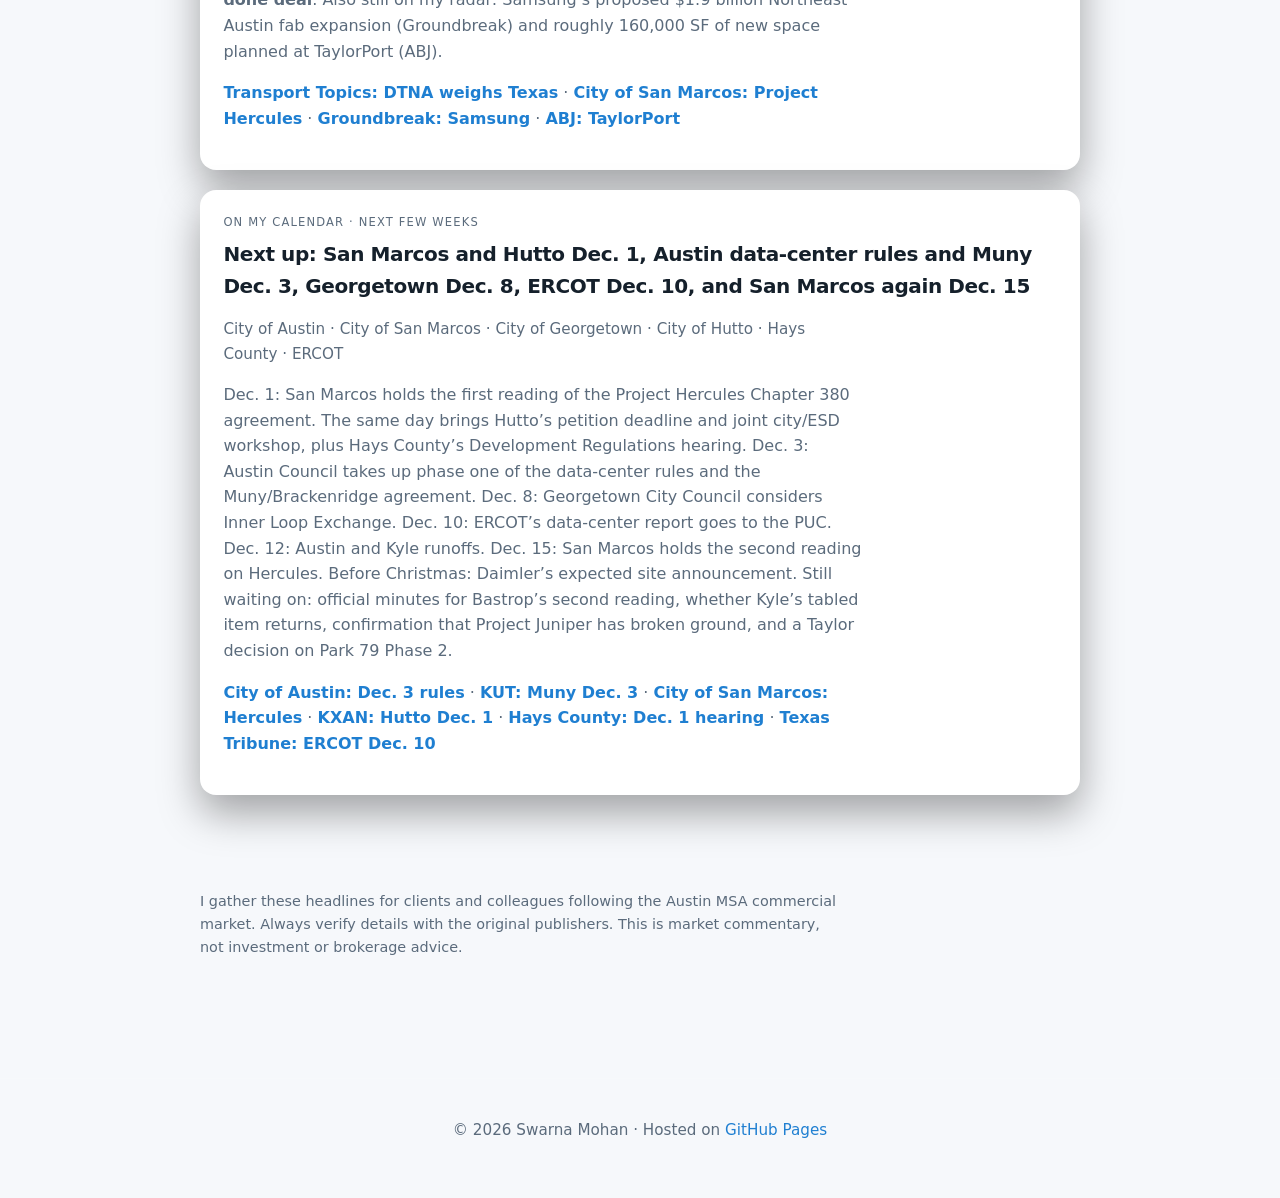
==== commit 3c57b9f3: "Daily Austin CRE blog refresh 2026-11-25" ====
--- a/blog.html
+++ b/blog.html
@@ -26,57 +26,57 @@
       <p class="eyebrow">Austin–Round Rock–Georgetown MSA</p>
       <h1>What I’m watching in CRE</h1>
       <p class="tagline">Each morning I gather the latest commercial real estate and business headlines across the Austin MSA — deals, land, leasing, industrial, office, and the infrastructure stories that move our market.</p>
-      <p class="meta">Last updated Tuesday, November 24, 2026 · Refreshed daily at 6:00 AM PT</p>
+      <p class="meta">Last updated Wednesday, November 25, 2026 · Refreshed daily at 6:00 AM PT</p>
     </section>
 
     <section class="section blog-list" aria-label="Latest posts">
       <article class="blog-card featured">
-        <p class="blog-kicker">Airport · Permits · East Austin mixed use</p>
-        <h2><a href="https://morninglineleads.com/blog/austin-airport-concourse-m-permit" target="_blank" rel="noopener noreferrer">Austin’s biggest permit this week is a $60 million, six-gate Concourse M at the airport, and East Austin’s $106 million Right Angle is cleared to build</a></h2>
-        <p class="blog-meta">Morningline Leads · Austin Signals · Groundbreak · Nov 17–23, 2026</p>
-        <p>The largest building permit the City of Austin issued last week went to Austin-Bergstrom. Austin Signals and Morningline Leads report that the permit for <strong>Concourse M</strong> at 10113 Maintainers Dr. was issued Nov. 17 with a filed value of <strong>$60 million</strong> and about 38,224 SF. Morningline notes the $60 million is the estimate filed with the city, not a contract amount. It is a six-gate reliever concourse for narrow-body jets, reached by shuttle from the Barbara Jordan Terminal, and Community Impact (as cited by Morningline) reported a spring 2028 opening target. It is the first new building in the airport’s larger expansion program, which includes a new 26-gate Concourse B. In East Austin, Groundbreak reports that <strong>The Right Angle</strong> at 2700 E. Fifth St., registered at $106 million, received eight permits on Nov. 9 covering <strong>476 apartments</strong> in four buildings plus amenity space, a parking garage and a retail and restaurant shell, with Andres Construction as contractor. For me, both point the same direction: airport capacity and dense housing keep pulling hospitality, flex and neighborhood retail demand toward the east side.</p>
-        <p><a class="text-link" href="https://morninglineleads.com/blog/austin-airport-concourse-m-permit" target="_blank" rel="noopener noreferrer">Morningline Leads: Concourse M</a> · <a class="text-link" href="https://austinsignals.com/blog/weekly-biggest-permit-2026-11-23" target="_blank" rel="noopener noreferrer">Austin Signals: biggest permit</a> · <a class="text-link" href="https://www.groundbreak.city/austin/the-right-angle-approved-2700-east-5th-street" target="_blank" rel="noopener noreferrer">Groundbreak: The Right Angle</a></p>
+        <p class="blog-kicker">Office &amp; R&amp;D · Airport corridor</p>
+        <h2><a href="https://www.bizjournals.com/austin/news/2026/11/24/zimmer-biomet-metcenter-lease-office-airport-abia.html" target="_blank" rel="noopener noreferrer">Zimmer Biomet takes 60,000 SF at MetCenter near the airport, and American Airlines is doubling its ABIA lounge</a></h2>
+        <p class="blog-meta">Austin Business Journal · Texas Department of Licensing and Regulation · Nov 24, 2026</p>
+        <p>The Austin Business Journal reports that medtech company <strong>Zimmer Biomet</strong> signed a lease for about <strong>60,000 SF</strong> at 7551 Metro Center Dr. in MetCenter, near Austin-Bergstrom, for R&amp;D and office use. ABJ calls it a significant local expansion for the company. The state filing gives a few more details: TDLR project TABS2027005319 describes a <strong>60,000 SF interior fit-out on two floors</strong> of MetCenter 10, with an estimated cost of <strong>$5 million</strong>, paid for by the tenant, and dates from Dec. 1, 2026, to April 1, 2027. The owner on that filing is BGOGC Met Center 10 Owner LP. At the airport itself, ABJ reports that American Airlines is moving ahead with a lounge expansion that <strong>doubles its footprint</strong> at ABIA and adds an outdoor terrace with downtown views. That comes on top of last week’s $60 million Concourse M permit. Most of these stories are behind ABJ’s paywall, so I’m only sharing what the public summaries say. Still, the Southeast Austin airport submarket keeps drawing real occupiers, not just flights.</p>
+        <p><a class="text-link" href="https://www.bizjournals.com/austin/news/2026/11/24/zimmer-biomet-metcenter-lease-office-airport-abia.html" target="_blank" rel="noopener noreferrer">ABJ: Zimmer Biomet at MetCenter</a> · <a class="text-link" href="https://www.tdlr.texas.gov/TABS/Projects/TABS2027005319" target="_blank" rel="noopener noreferrer">TDLR: Zimmer Biomet fit-out</a> · <a class="text-link" href="https://www.bizjournals.com/austin/news/2026/11/24/american-airlines-abia-airport-passenger-lounge.html" target="_blank" rel="noopener noreferrer">ABJ: American Airlines lounge</a> · <a class="text-link" href="https://morninglineleads.com/blog/austin-airport-concourse-m-permit" target="_blank" rel="noopener noreferrer">Morningline Leads: Concourse M</a></p>
       </article>
       <article class="blog-card">
-        <p class="blog-kicker">Office · Northwest Austin</p>
-        <h2><a href="https://www.bizjournals.com/austin/news/2026/11/23/office-tenants-7700-parmer-leases-real-estate.html" target="_blank" rel="noopener noreferrer">7700 Parmer adds four new tenants totaling more than 100,000 SF as the owner plans mixed use on its parking lots</a></h2>
-        <p class="blog-meta">Austin Business Journal · Nov 23, 2026</p>
-        <p>The Austin Business Journal reports that the 7700 Parmer campus in Northwest Austin has signed <strong>four new tenants occupying more than 100,000 SF</strong> of office space, with Vaco by Highspring among them. ABJ says the leasing comes as the owner keeps planning a large mixed-use redevelopment of the campus’s parking lots. The full story is behind ABJ’s paywall, so I am only sharing what the public summary says. To me, the Northwest and Parmer corridor keeps proving it can lease large blocks of space, and adding housing and retail on surface parking is how older suburban campuses stay competitive.</p>
-        <p><a class="text-link" href="https://www.bizjournals.com/austin/news/2026/11/23/office-tenants-7700-parmer-leases-real-estate.html" target="_blank" rel="noopener noreferrer">ABJ: 7700 Parmer tenants</a></p>
+        <p class="blog-kicker">Downtown redevelopment · Mixed use</p>
+        <h2><a href="https://www.bizjournals.com/austin/news/2026/11/24/millennium-partners-entering-texas-market-ymca.html" target="_blank" rel="noopener noreferrer">Millennium Partners makes the TownLake YMCA its first Texas project and is targeting a 2028 construction start</a></h2>
+        <p class="blog-meta">Austin Business Journal · Greater Austin YMCA · Nov 24, 2026</p>
+        <p>ABJ reports that New York-based <strong>Millennium Partners</strong> is using the redevelopment of the Greater Austin YMCA’s TownLake property as the start of a broader push into Texas, with a <strong>2028 construction start</strong> as the goal. The YMCA’s own announcement says it will sell part of its <strong>4.8-acre</strong> site on West Cesar Chavez Street to the affiliate MP-Austin and keep the parcel where a new Y will be built. Early plans call for a new YMCA of about <strong>110,000 SF</strong> that includes a 10,000 SF early-education center, plus market-rate housing and <strong>up to 90 affordable rental units</strong>. The current building dates to 1970. Institutional owners with large, aging downtown sites can unlock major land value through partnerships like this one, and I expect more nonprofits and churches near the core to look at the same approach.</p>
+        <p><a class="text-link" href="https://www.bizjournals.com/austin/news/2026/11/24/millennium-partners-entering-texas-market-ymca.html" target="_blank" rel="noopener noreferrer">ABJ: Millennium Partners</a> · <a class="text-link" href="https://www.austinymca.org/greater-austin-ymca-selects-mp-austin-to-repurpose-townlake-property-with-new-ymca-facility-affordable-housing-childcare/" target="_blank" rel="noopener noreferrer">Greater Austin YMCA: TownLake plan</a></p>
       </article>
       <article class="blog-card">
-        <p class="blog-kicker">Capital markets · Downtown multifamily · Retail</p>
-        <h2><a href="https://www.globenewswire.com/news-release/2026/11/23/3408308/0/en/sunrise-realty-trust-closes-31-million-commitment-to-93-million-construction-loan-for-prime-downtown-austin-development.html" target="_blank" rel="noopener noreferrer">A $93 million construction loan closes for The Grant on Sabine Street downtown, and 90Ten buys a Burnet Road strip center</a></h2>
-        <p class="blog-meta">GlobeNewswire (Sunrise Realty Trust) · Groundbreak · Nov 2026</p>
-        <p>Sunrise Realty Trust (Nasdaq: SUNS) announced Nov. 23 that it closed a <strong>$31 million B-note</strong> within a <strong>$93 million construction loan</strong> for The Grant at 512 Sabine St. in the Sixth Street district; a third-party lender holds the $62 million A-note. The release describes <strong>232 apartments</strong> and about <strong>8,235 SF of ground-floor retail</strong> on a 1.75-acre block near Waterloo Greenway, sponsored by Empire Square Group, with Ryan Companies as developer and general contractor. Construction debt for a downtown project, even in a layered A/B structure, is a sign that lenders are willing to come back. On the retail side, Groundbreak reports that 90Ten acquired the <strong>14,260 SF</strong> strip center at 5335–5341 Burnet Rd. on 1.08 acres zoned CS-MU-CO-NP. Small, well-located neighborhood retail on established corridors is still trading.</p>
-        <p><a class="text-link" href="https://www.globenewswire.com/news-release/2026/11/23/3408308/0/en/sunrise-realty-trust-closes-31-million-commitment-to-93-million-construction-loan-for-prime-downtown-austin-development.html" target="_blank" rel="noopener noreferrer">Sunrise Realty Trust: The Grant loan</a> · <a class="text-link" href="https://www.groundbreak.city/austin/90ten-buys-burnet-road-retail-strip-center" target="_blank" rel="noopener noreferrer">Groundbreak: 90Ten Burnet Road</a></p>
+        <p class="blog-kicker">Office leasing · Northwest Austin &amp; federal</p>
+        <h2><a href="https://hoodline.com/2026/11/northwest-austin-office-park-lands-100k-sf-in-leases-eyes-2027-overhaul/" target="_blank" rel="noopener noreferrer">More detail on 7700 Parmer’s 102,751 SF of new leases, plus a 15-year GSA office lease award in Austin</a></h2>
+        <p class="blog-meta">Hoodline · Austin Business Journal · SAM.gov (via SAM Directory) · Nov 23–24, 2026</p>
+        <p>Following up on yesterday’s item: Hoodline, citing citybiz, puts Accesso Partners’ four new leases at 7700 Parmer at <strong>102,751 SF</strong>. That includes <strong>Vaco by Highspring at 27,346 SF</strong> and <strong>IWG/Regus at 13,448 SF</strong>, while an unnamed global professional services firm and an unnamed multinational technology company account for the remaining 61,957 SF. Hoodline also cites Connect CRE and Bisnow reporting that Accesso plans to start a multiphase mixed-use project on the campus’s parking lots in 2027. Separately, a federal award notice posted Nov. 24 shows the General Services Administration awarding an Austin office lease (solicitation 4TX1005) for <strong>23,191 ABOA SF</strong> on a <strong>15-year term with 10 years firm</strong>, with Braker Metric Business Parks LLC listed as the incumbent. A 10-year firm federal commitment is the kind of credit tenancy that makes an older suburban office asset much easier to finance.</p>
+        <p><a class="text-link" href="https://hoodline.com/2026/11/northwest-austin-office-park-lands-100k-sf-in-leases-eyes-2027-overhaul/" target="_blank" rel="noopener noreferrer">Hoodline: 7700 Parmer leases</a> · <a class="text-link" href="https://www.bizjournals.com/austin/news/2026/11/23/office-tenants-7700-parmer-leases-real-estate.html" target="_blank" rel="noopener noreferrer">ABJ: 7700 Parmer tenants</a> · <a class="text-link" href="https://sam.directory/opportunities/general-services-administration-gsa-seeks-to-lease-the-following-space-austin-texas-4tx1005" target="_blank" rel="noopener noreferrer">SAM Directory: GSA lease 4TX1005</a></p>
       </article>
       <article class="blog-card">
-        <p class="blog-kicker">Industrial · Taylor &amp; the US 79 corridor</p>
-        <h2><a href="https://www.bizjournals.com/austin/news/2026/11/16/quannah-partners-industrial-texas-project-samsung.html" target="_blank" rel="noopener noreferrer">Taylor adds more industrial: TaylorPort plans about 160K SF of expansion, and Park 79 Phase 2 proposes two buildings totaling 160,447 SF</a></h2>
-        <p class="blog-meta">Austin Business Journal · City of Taylor · P&amp;Z Radar · Business News Austin · Oct 30–Nov 22, 2026</p>
-        <p>ABJ reports that Quannah Partners plans about <strong>160,000 SF</strong> of new space at TaylorPort, the industrial park whose first phase broke ground in 2024 to attract Samsung suppliers; ABJ says Samsung itself ended up occupying about 40% of the park. Nearby, the City of Taylor noticed public hearings on an Employment Center Plan for <strong>Park 79 Phase 2</strong> on about 9.63 acres east of Wing Street near US 79. P&amp;Z Radar’s summary of the agenda packet describes two industrial buildings totaling about <strong>160,447 SF</strong> (88,781 SF and 71,666 SF), with requested warrants on civic space and landscaping. I have not seen a decision posted. For context, Business News Austin’s Q3 comparison has CBRE at 9.77 million SF of regional industrial leasing year to date, while vacancy is still in the mid-teens to about 19% depending on the brokerage. Small-bay and mid-size product close to Samsung is the part of the market I’m watching most closely.</p>
-        <p><a class="text-link" href="https://www.bizjournals.com/austin/news/2026/11/16/quannah-partners-industrial-texas-project-samsung.html" target="_blank" rel="noopener noreferrer">ABJ: TaylorPort expansion</a> · <a class="text-link" href="https://www.taylortx.gov/m/newsflash/Home/Detail/2127" target="_blank" rel="noopener noreferrer">City of Taylor: Park 79 Phase 2 notice</a> · <a class="text-link" href="https://austin.pnzradar.com/cases/taylor/PZ%202026-2712" target="_blank" rel="noopener noreferrer">P&amp;Z Radar: PZ 2026-2712</a> · <a class="text-link" href="https://businessnewsaustin.com/austin-warehouse-leasing-surges-as-vacancy-stays-high/" target="_blank" rel="noopener noreferrer">Business News Austin: Q3 industrial</a></p>
+        <p class="blog-kicker">Multifamily · Capital markets</p>
+        <h2><a href="https://finance.yahoo.com/real-estate/articles/austin-apartment-rents-fall-2-162024888.html" target="_blank" rel="noopener noreferrer">Yardi Matrix: Austin rents are still down 2.5% year over year but have risen five months in a row, and construction lenders are coming back downtown</a></h2>
+        <p class="blog-meta">CRE Daily via Yahoo Finance (Yardi Matrix) · GlobeNewswire (Sunrise Realty Trust) · Nov 2026</p>
+        <p>According to Yardi Matrix’s November report, as summarized by CRE Daily, Austin’s average asking rent is <strong>$1,514</strong>, up 0.1% over three months and a fifth straight monthly gain. Rents are still <strong>down 2.5% year over year</strong>, the weakest of Yardi’s top 30 markets. Stabilized occupancy held at <strong>92.4%</strong> after a record 30,719 apartment deliveries in 2025. Only 16 of 44 submarkets showed annual gains, led by Bastrop (+4.5%) and Georgetown-East (+4.3%). Lenders are acting on that bottoming story: Sunrise Realty Trust’s $31 million B-note within a <strong>$93 million construction loan</strong> for The Grant (232 units at 512 Sabine St.) closed Nov. 23. For my land and investment clients, that suggests Austin multifamily is moving from oversupply toward recovery, with the exurban submarkets leading.</p>
+        <p><a class="text-link" href="https://finance.yahoo.com/real-estate/articles/austin-apartment-rents-fall-2-162024888.html" target="_blank" rel="noopener noreferrer">CRE Daily/Yahoo: Yardi Matrix Austin</a> · <a class="text-link" href="https://www.globenewswire.com/news-release/2026/11/23/3408308/0/en/sunrise-realty-trust-closes-31-million-commitment-to-93-million-construction-loan-for-prime-downtown-austin-development.html" target="_blank" rel="noopener noreferrer">Sunrise Realty Trust: The Grant loan</a></p>
       </article>
       <article class="blog-card">
-        <p class="blog-kicker">Data centers · Power &amp; water</p>
-        <h2><a href="https://services.austintexas.gov/edims/document.cfm?id=484252" target="_blank" rel="noopener noreferrer">Data-center check-in: Austin Energy’s 13 inquiries total up to 664 MW, San Marcos says no to a utility district’s water request, and Georgetown votes Dec. 8</a></h2>
-        <p class="blog-meta">City of Austin · Community Impact · KVUE · City of Bastrop · Oct 28–Nov 20, 2026</p>
-        <p>A City of Austin staff memo puts the local demand in perspective: as of Sept. 30, Austin Energy had <strong>13 capacity inquiries</strong> from potential data centers seeking 20 MW or more. If all were fully built out, which staff call unlikely, they would add <strong>664 MW over 12 years</strong>, and none exceeds 75 MW. Council takes up phase one of the rules (a definition plus registration requirements) on Dec. 3, and land-use rules are expected in April or May 2027. In Hays County, Community Impact reports San Marcos unanimously denied a water contract request from County Line SUD, which has data-center plans, and postponed a water sale to Kyle until the two cities’ drought plans line up. Georgetown City Council takes up Inner Loop Exchange on Dec. 8 after P&amp;Z recommended denial, so approval needs six of seven votes. I still haven’t found an official record of the Kyle ban-direction item from Nov. 17 or of Bastrop’s second reading, so I am leaving both as <strong>unconfirmed</strong>. Water is quickly becoming as important a constraint as power.</p>
-        <p><a class="text-link" href="https://services.austintexas.gov/edims/document.cfm?id=484252" target="_blank" rel="noopener noreferrer">City of Austin: data-center memo</a> · <a class="text-link" href="https://www.austintexas.gov/development-services/building-connections/council-consider-first-phase-data-center-regulations" target="_blank" rel="noopener noreferrer">City of Austin: Dec. 3 rules</a> · <a class="text-link" href="https://communityimpact.com/san-marcos-buda-kyle/government/san-marcos-denies-water-to-utility-district-with-data-center-plans-delays-kyle-sale-pening-conservation-measures/" target="_blank" rel="noopener noreferrer">Community Impact: San Marcos water</a> · <a class="text-link" href="https://communityimpact.com/georgetown/development/georgetown-planning-officials-recommend-denial-for-proposed-data-center-zoning/" target="_blank" rel="noopener noreferrer">Community Impact: Georgetown</a> · <a class="text-link" href="https://www.kvue.com/article/news/community/data-centers/kyle-city-council-data-center-ban-proposal/269-98b3ba4b-a010-4803-8ee6-9d8dfb9c802a" target="_blank" rel="noopener noreferrer">KVUE: Kyle</a> · <a class="text-link" href="https://mccmeetings.blob.core.usgovcloudapi.net/bastroptx-pubu/MEET-Agenda-dbf5fa916d824c968e2ad740350462fa.pdf" target="_blank" rel="noopener noreferrer">City of Bastrop: Nov. 17 agenda</a></p>
+        <p class="blog-kicker">Data centers · Local rules</p>
+        <h2><a href="https://communityimpact.com/san-marcos-buda-kyle/government/san-marcos-denies-water-to-utility-district-with-data-center-plans-delays-kyle-sale-pening-conservation-measures/" target="_blank" rel="noopener noreferrer">Data-center check-in: Kyle tabled its ban direction, Bastrop took second reading on new rules, and Austin and Georgetown vote in December</a></h2>
+        <p class="blog-meta">Community Impact · Civic IQ · City of Austin · Nov 17–24, 2026</p>
+        <p>I can now close one open question. Community Impact reports that on Nov. 17 the Kyle City Council <strong>tabled</strong> Council Member Claudia Zapata’s item asking staff to bring back an ordinance banning data centers in all zoning districts. That means no ban direction for now, though I’m watching whether it comes back. In Bastrop, a Civic IQ summary of the Nov. 17 meeting says council took <strong>second reading on Ordinance 2026-50</strong>. The ordinance treats data centers separately from R&amp;D labs, bars them from General Commercial, makes them a conditional use in Industrial, and adds standards for utility demand, water, noise, setbacks and decommissioning. I haven’t seen the official minutes yet. Elsewhere, Austin Council takes up phase one of its data-center rules on Dec. 3, an Austin Energy memo lists 13 inquiries totaling up to 664 MW, and Georgetown Council considers Inner Loop Exchange on Dec. 8 after P&amp;Z recommended denial.</p>
+        <p><a class="text-link" href="https://communityimpact.com/san-marcos-buda-kyle/government/san-marcos-denies-water-to-utility-district-with-data-center-plans-delays-kyle-sale-pening-conservation-measures/" target="_blank" rel="noopener noreferrer">Community Impact: Kyle item tabled</a> · <a class="text-link" href="https://civiciq.com/public-project/at-the-november-17-2026-meeting-the-council-took-second-b8f0b29d-3d6b-5b45-aecb-f8e39ad23853" target="_blank" rel="noopener noreferrer">Civic IQ: Bastrop Ord. 2026-50</a> · <a class="text-link" href="https://www.austintexas.gov/development-services/building-connections/council-consider-first-phase-data-center-regulations" target="_blank" rel="noopener noreferrer">City of Austin: Dec. 3 rules</a> · <a class="text-link" href="https://services.austintexas.gov/edims/document.cfm?id=484252" target="_blank" rel="noopener noreferrer">City of Austin: Austin Energy memo</a> · <a class="text-link" href="https://communityimpact.com/georgetown/development/georgetown-planning-officials-recommend-denial-for-proposed-data-center-zoning/" target="_blank" rel="noopener noreferrer">Community Impact: Georgetown</a></p>
       </article>
       <article class="blog-card">
-        <p class="blog-kicker">Manufacturing &amp; infrastructure · Follow-ups</p>
-        <h2><a href="https://www.groundbreak.city/austin/samsung-proposes-19b-fab-expansion-northeast-austin" target="_blank" rel="noopener noreferrer">Still on my radar: Samsung’s proposed $1.9B Austin fab expansion, the $412.2M I-35 award, and Daimler’s San Marcos decision</a></h2>
-        <p class="blog-meta">Groundbreak · Texas Construction Hub · City of San Marcos · Nov 19–22, 2026</p>
-        <p>Groundbreak reports Samsung Austin Semiconductor has proposed a <strong>$1.9 billion</strong> expansion at its Northeast Austin fab, with operations targeted for 2030; the reported Starlink customer tie is <strong>unconfirmed</strong>. Texas Construction Hub confirms the <strong>$412.2 million</strong> I-35 contract from US 290 East to MLK Jr. Boulevard was awarded Nov. 20 to Austin Bridge &amp; Road, with TDLR dates of Feb. 2027 to Feb. 2032. In San Marcos, the City says Daimler Truck’s Project Hercules is still one of several candidate sites, with Chapter 380 readings Dec. 1 and Dec. 15 and a site decision expected by year-end. It is <strong>not a done deal</strong>.</p>
-        <p><a class="text-link" href="https://www.groundbreak.city/austin/samsung-proposes-19b-fab-expansion-northeast-austin" target="_blank" rel="noopener noreferrer">Groundbreak: Samsung</a> · <a class="text-link" href="https://www.texasconstructionhub.com/stories/txdot-811m-november-awards-412m-i35-austin" target="_blank" rel="noopener noreferrer">Texas Construction Hub: I-35</a> · <a class="text-link" href="https://www.sanmarcostx.gov/4851/Project-Hercules" target="_blank" rel="noopener noreferrer">City of San Marcos: Project Hercules</a></p>
+        <p class="blog-kicker">Manufacturing · I-35 &amp; US 79 corridors</p>
+        <h2><a href="https://www.ttnews.com/articles/dtna-weighs-texas-plant" target="_blank" rel="noopener noreferrer">Daimler’s Project Hercules: San Marcos says the Caldwell County site is the only Texas option still in the running, with a decision expected before Christmas</a></h2>
+        <p class="blog-meta">Transport Topics · City of San Marcos · Groundbreak · ABJ · Nov 16–24, 2026</p>
+        <p>Transport Topics reports that Daimler Truck North America is still assessing sites in several states for its largest U.S. plant. According to the City of San Marcos, the <strong>611-acre Caldwell County site</strong> in its ETJ, planned for about <strong>2 million SF</strong>, is the only Texas location still under consideration. DTNA now expects to start construction in <strong>early 2027</strong>, a bit later than its original timeline, and still plans to begin operations in 2029. TT also quotes Daimler Truck’s CEO as saying the location will likely be announced <strong>before Christmas</strong>. San Marcos holds Chapter 380 readings on Dec. 1 and Dec. 15. It is still <strong>not a done deal</strong>. Also still on my radar: Samsung’s proposed $1.9 billion Northeast Austin fab expansion (Groundbreak) and roughly 160,000 SF of new space planned at TaylorPort (ABJ).</p>
+        <p><a class="text-link" href="https://www.ttnews.com/articles/dtna-weighs-texas-plant" target="_blank" rel="noopener noreferrer">Transport Topics: DTNA weighs Texas</a> · <a class="text-link" href="https://www.sanmarcostx.gov/4851/Project-Hercules" target="_blank" rel="noopener noreferrer">City of San Marcos: Project Hercules</a> · <a class="text-link" href="https://www.groundbreak.city/austin/samsung-proposes-19b-fab-expansion-northeast-austin" target="_blank" rel="noopener noreferrer">Groundbreak: Samsung</a> · <a class="text-link" href="https://www.bizjournals.com/austin/news/2026/11/16/quannah-partners-industrial-texas-project-samsung.html" target="_blank" rel="noopener noreferrer">ABJ: TaylorPort</a></p>
       </article>
       <article class="blog-card">
         <p class="blog-kicker">On my calendar · Next few weeks</p>
         <h2><a href="https://www.austintexas.gov/development-services/building-connections/council-consider-first-phase-data-center-regulations" target="_blank" rel="noopener noreferrer">Next up: San Marcos and Hutto Dec. 1, Austin data-center rules and Muny Dec. 3, Georgetown Dec. 8, ERCOT Dec. 10, and San Marcos again Dec. 15</a></h2>
-        <p class="blog-meta">City of Austin · City of San Marcos · City of Georgetown · City of Hutto · Hays County · ERCOT · Texas Legislature</p>
-        <p>Dec. 1: San Marcos holds the first reading of the Project Hercules Chapter 380 agreement. The same day brings Hutto’s petition deadline and joint city/ESD workshop, plus Hays County’s Development Regulations hearing. Dec. 3: Austin Council takes up phase one of the data-center rules and the Muny/Brackenridge agreement. Dec. 8: Georgetown City Council considers Inner Loop Exchange. Dec. 10: ERCOT’s data-center report goes to the PUC. Dec. 12: Austin and Kyle runoffs. Dec. 15: San Marcos holds the second reading on Hercules. By year-end: Daimler’s site decision. Jan. 12: the Legislature convenes. Still waiting on: official Kyle and Bastrop data-center outcomes, confirmation that Project Juniper has broken ground, and a Taylor decision on Park 79 Phase 2.</p>
+        <p class="blog-meta">City of Austin · City of San Marcos · City of Georgetown · City of Hutto · Hays County · ERCOT</p>
+        <p>Dec. 1: San Marcos holds the first reading of the Project Hercules Chapter 380 agreement. The same day brings Hutto’s petition deadline and joint city/ESD workshop, plus Hays County’s Development Regulations hearing. Dec. 3: Austin Council takes up phase one of the data-center rules and the Muny/Brackenridge agreement. Dec. 8: Georgetown City Council considers Inner Loop Exchange. Dec. 10: ERCOT’s data-center report goes to the PUC. Dec. 12: Austin and Kyle runoffs. Dec. 15: San Marcos holds the second reading on Hercules. Before Christmas: Daimler’s expected site announcement. Still waiting on: official minutes for Bastrop’s second reading, whether Kyle’s tabled item returns, confirmation that Project Juniper has broken ground, and a Taylor decision on Park 79 Phase 2.</p>
         <p><a class="text-link" href="https://www.austintexas.gov/development-services/building-connections/council-consider-first-phase-data-center-regulations" target="_blank" rel="noopener noreferrer">City of Austin: Dec. 3 rules</a> · <a class="text-link" href="https://www.kut.org/austin/2026-11-18/austin-city-council-muny-golf-course-tx-development" target="_blank" rel="noopener noreferrer">KUT: Muny Dec. 3</a> · <a class="text-link" href="https://www.sanmarcostx.gov/4851/Project-Hercules" target="_blank" rel="noopener noreferrer">City of San Marcos: Hercules</a> · <a class="text-link" href="https://www.kxan.com/news/local/hutto/hutto-leaders-say-current-sales-tax-agreement-hinders-retail-recruitment/" target="_blank" rel="noopener noreferrer">KXAN: Hutto Dec. 1</a> · <a class="text-link" href="https://www.hayscountytx.gov/565/Development-Regulations-Re-Write" target="_blank" rel="noopener noreferrer">Hays County: Dec. 1 hearing</a> · <a class="text-link" href="https://www.texastribune.org/2026/11/17/tceq-environmental-data-center-permits-resume/" target="_blank" rel="noopener noreferrer">Texas Tribune: ERCOT Dec. 10</a></p>
       </article>
     </section>
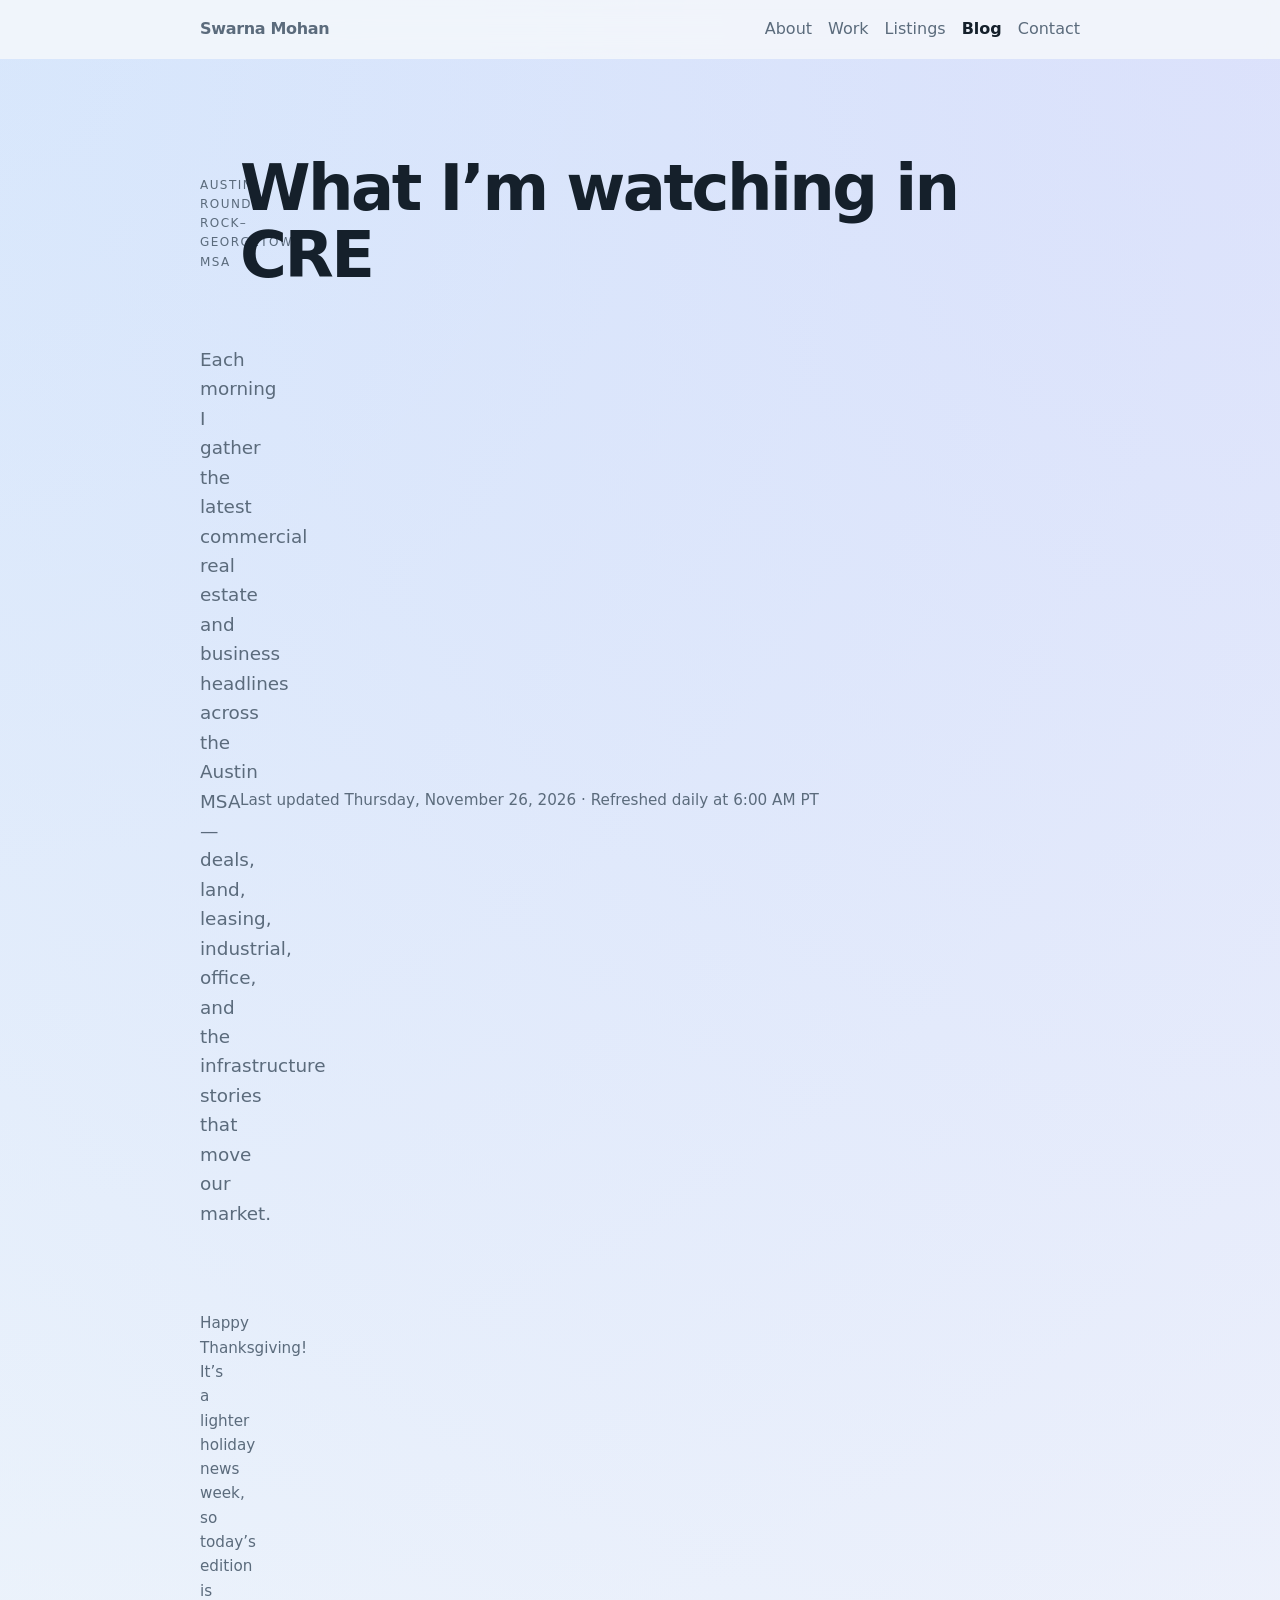
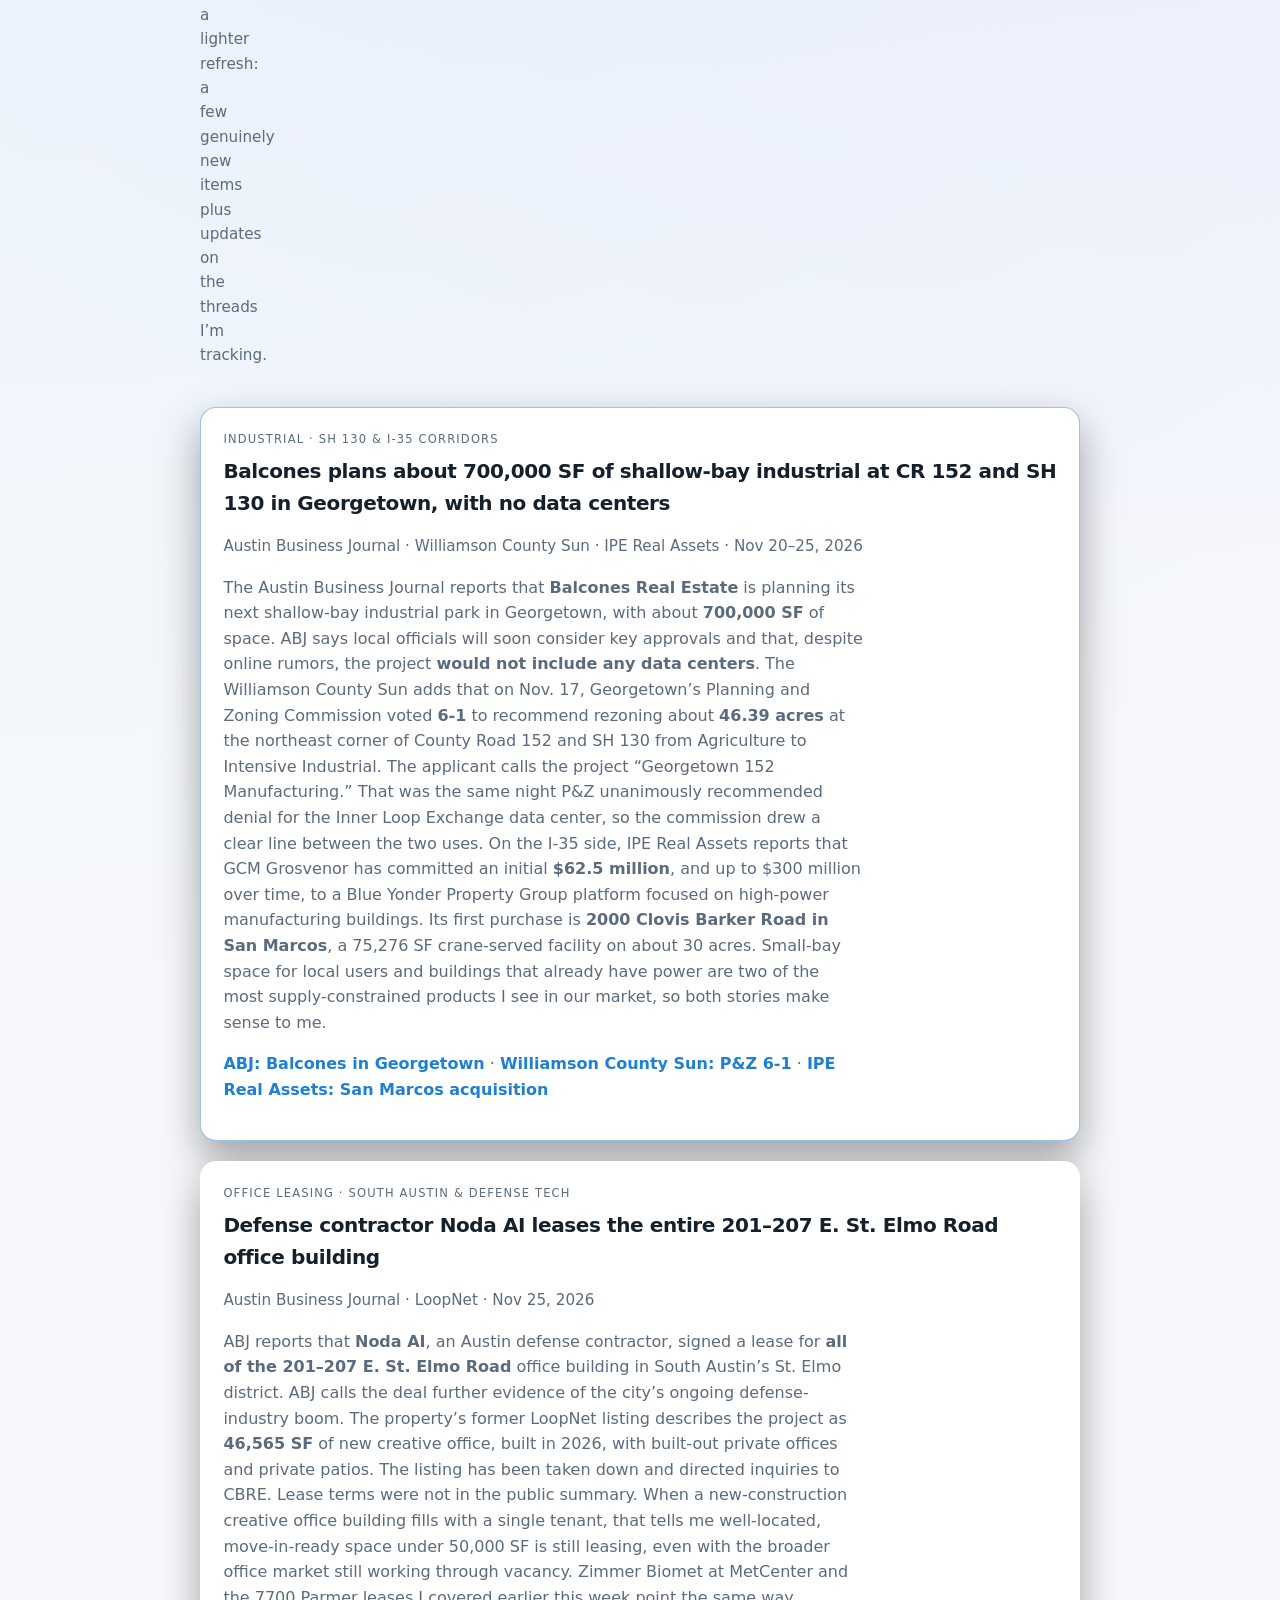
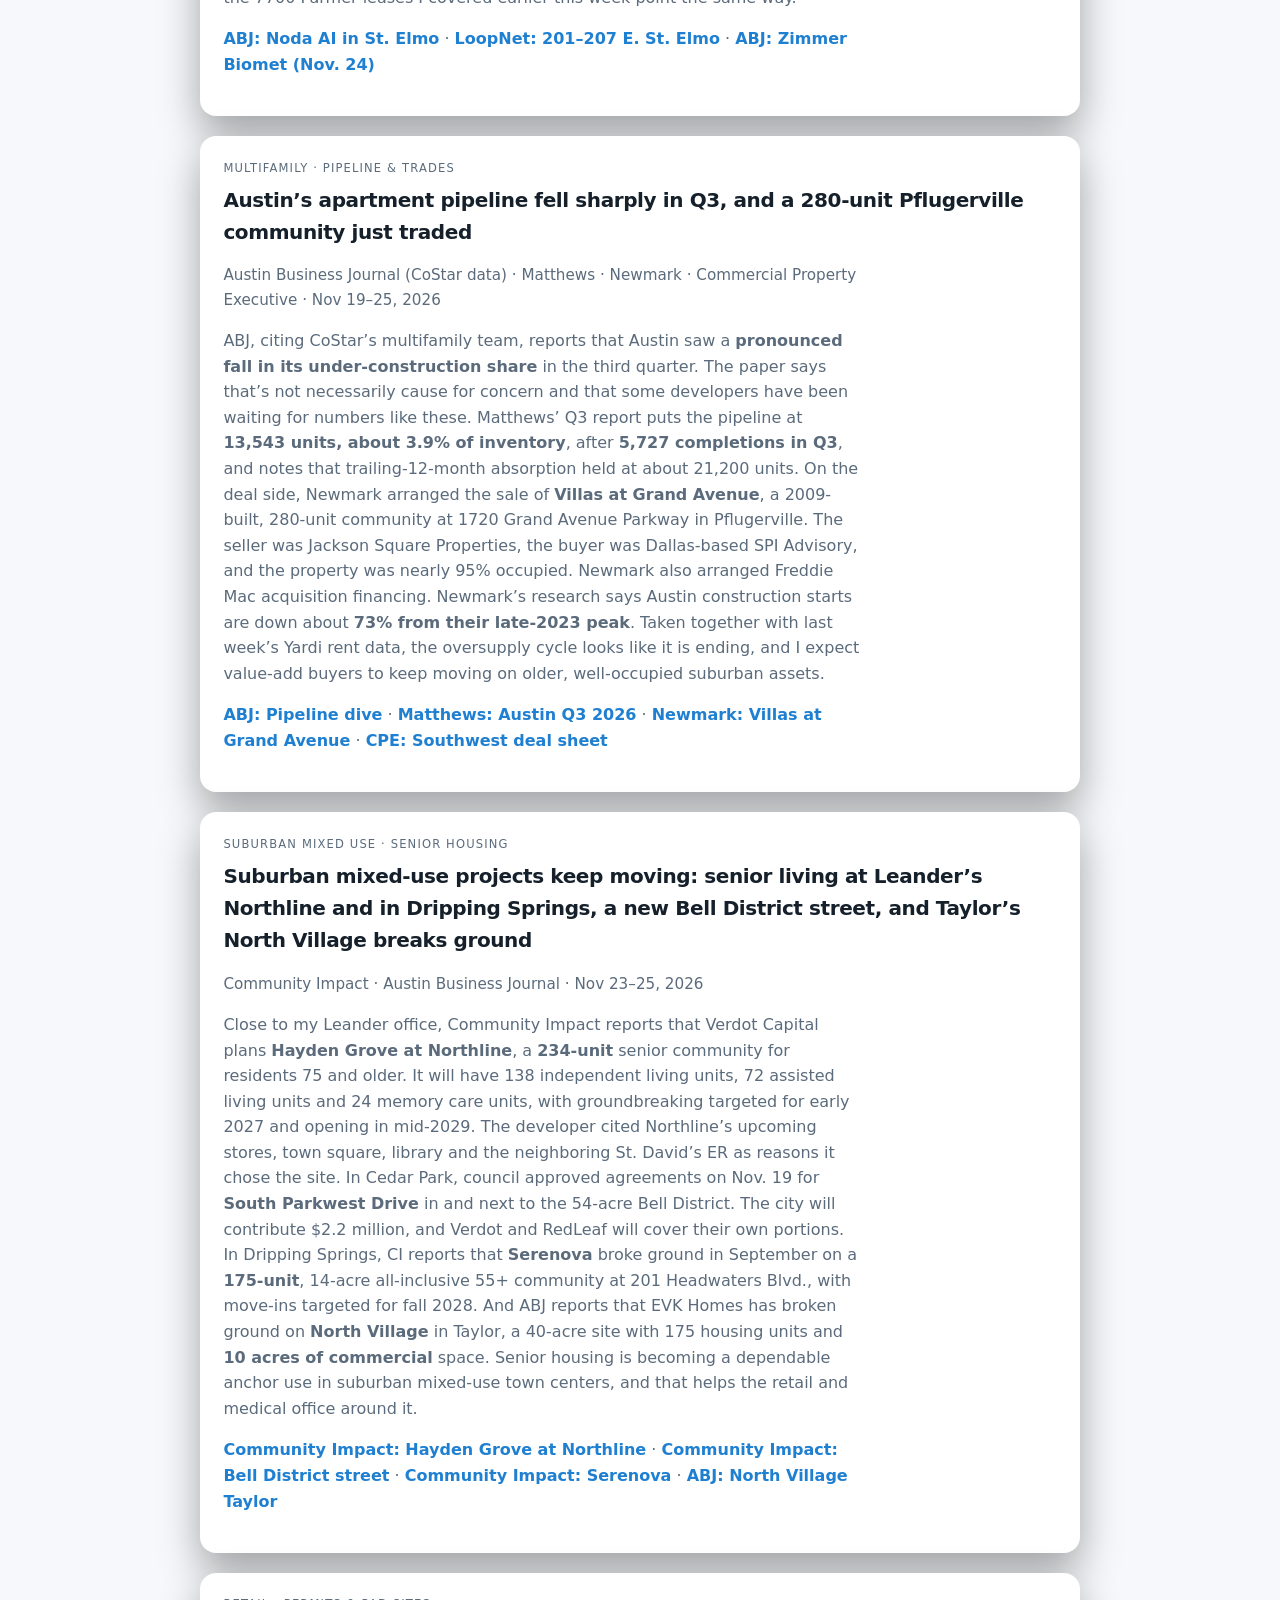
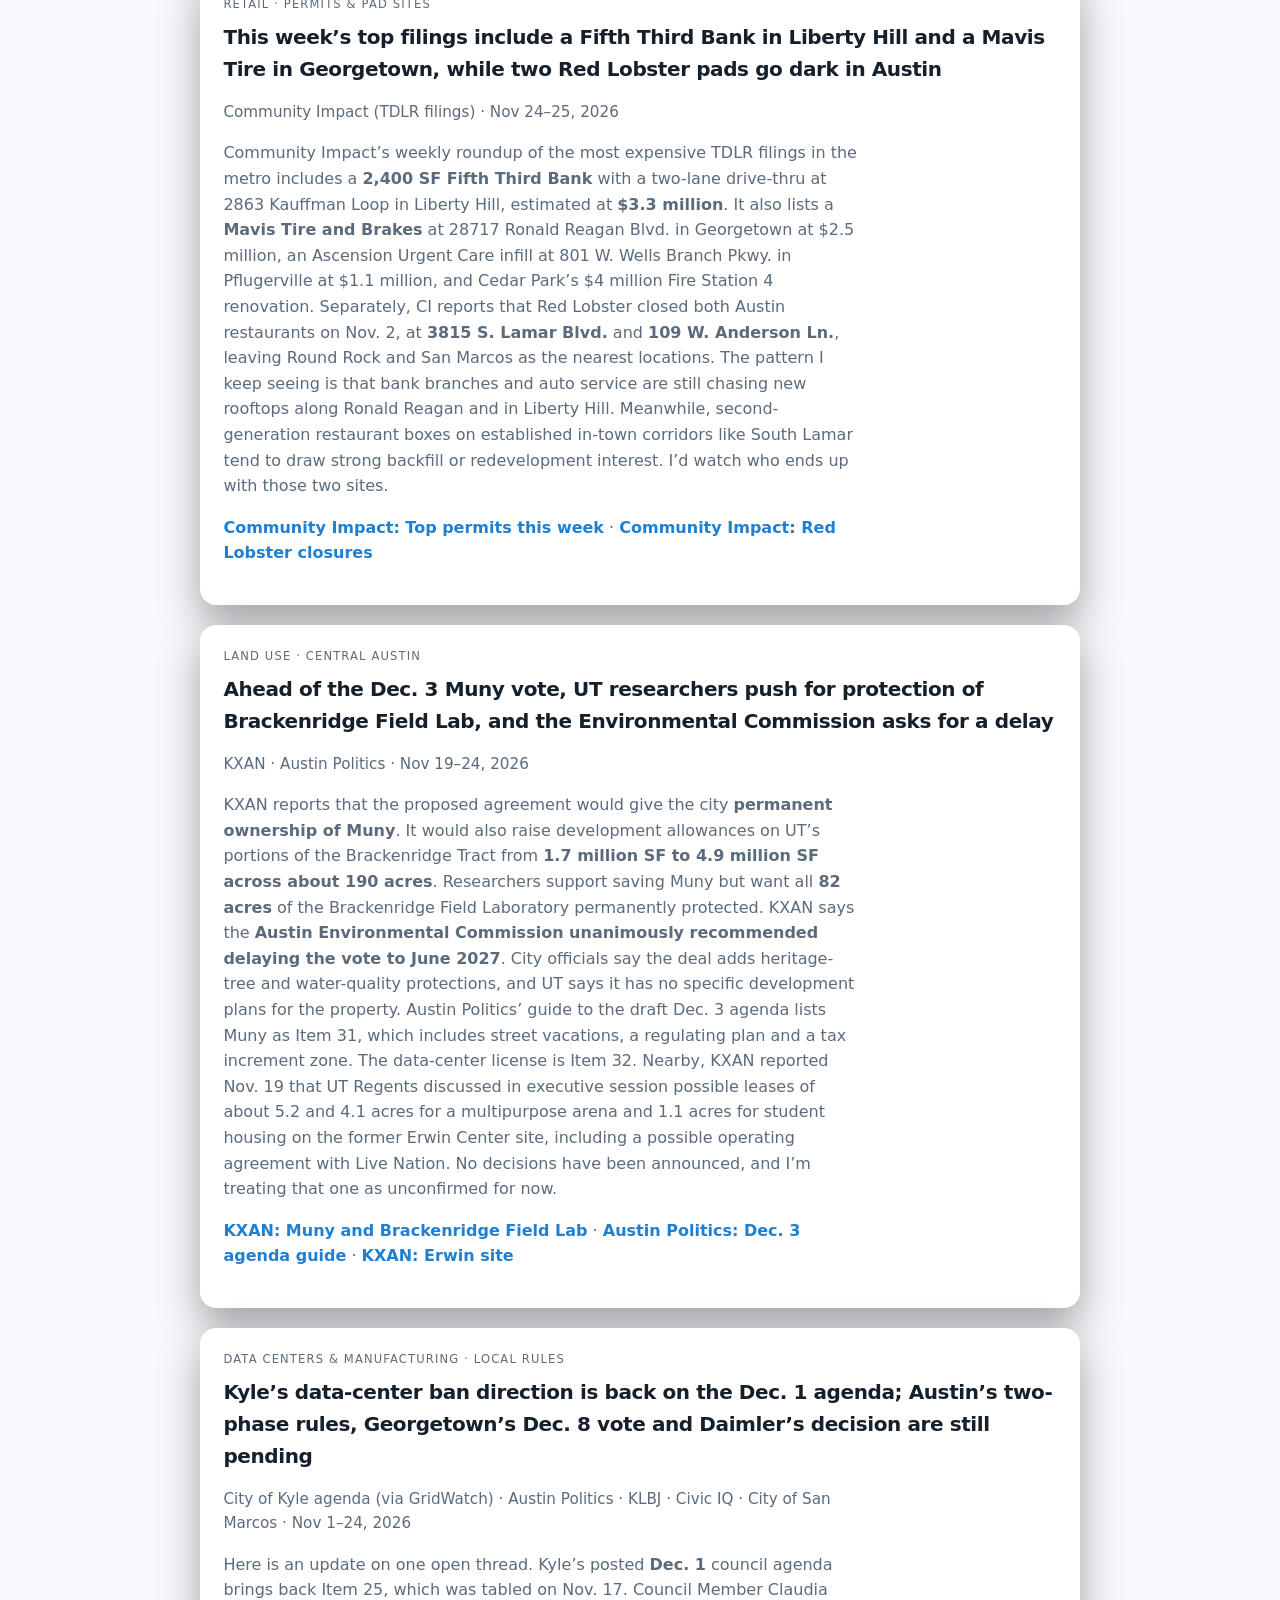
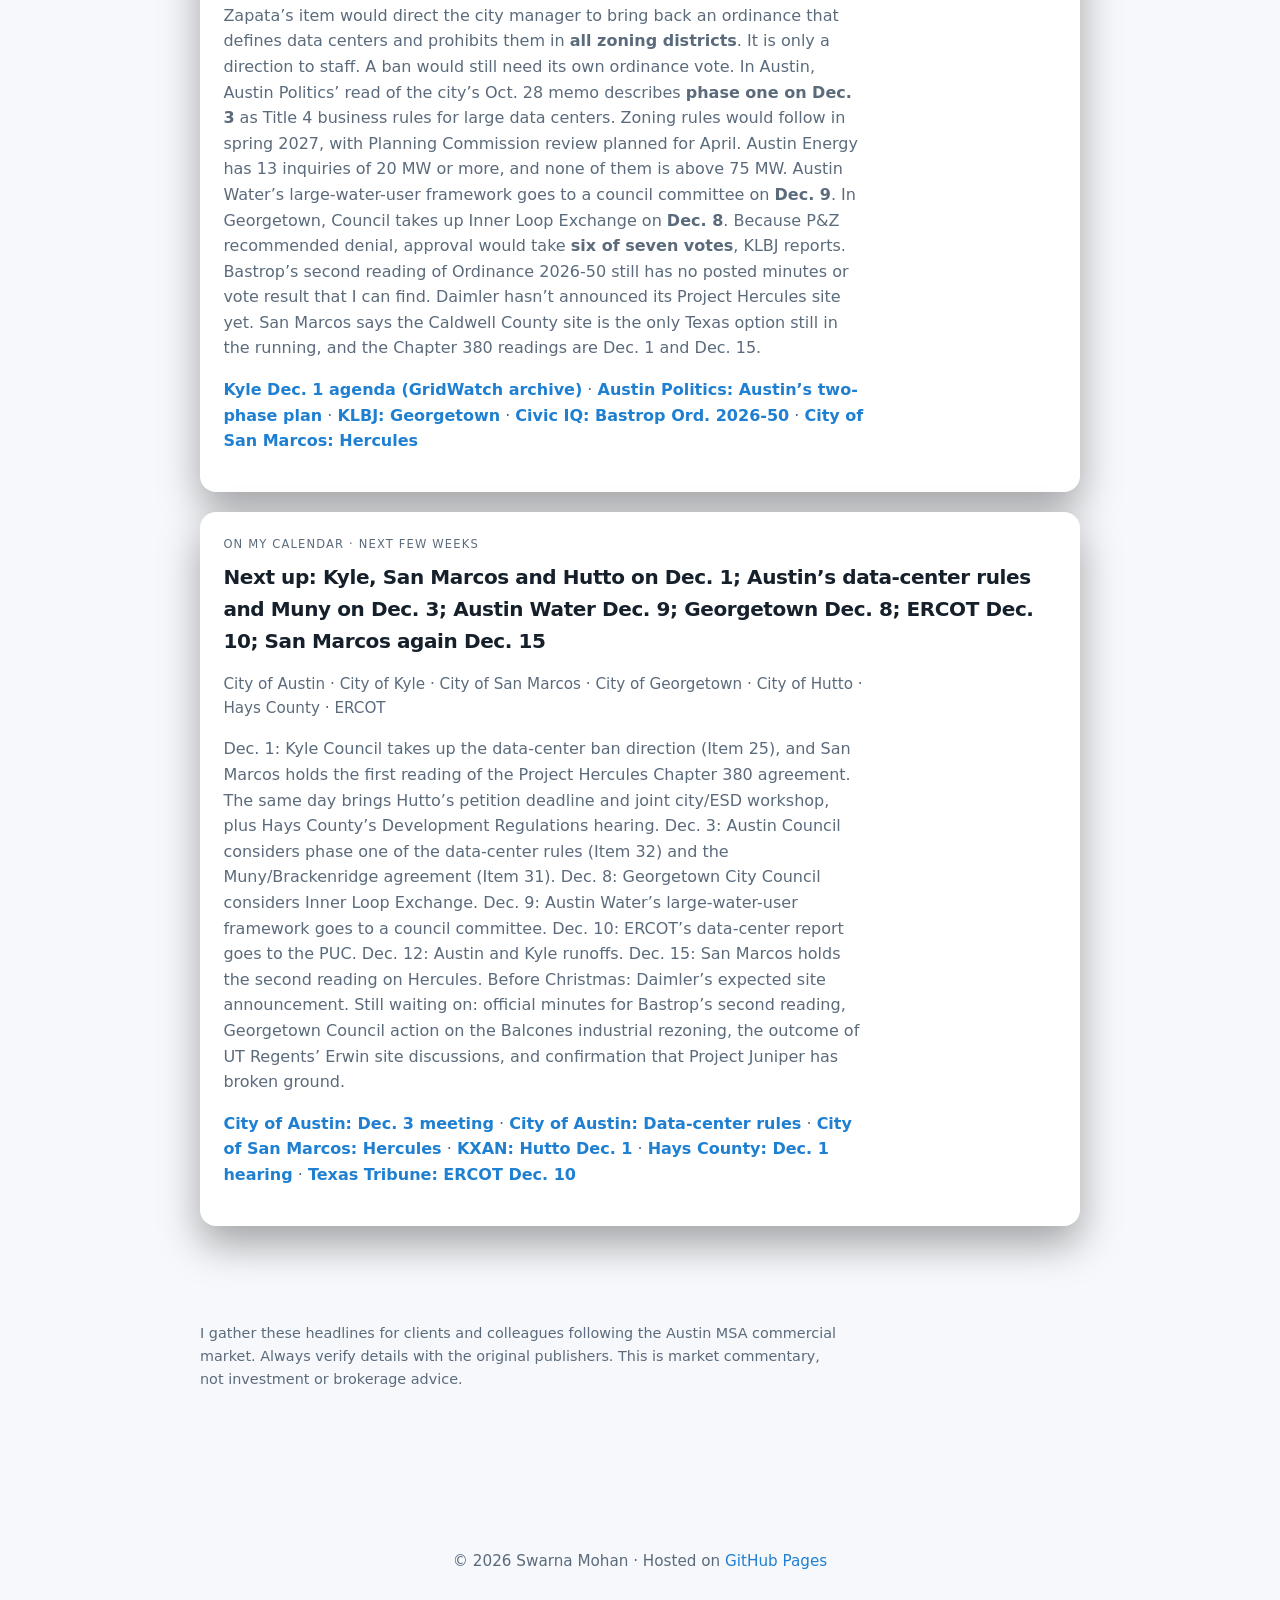
==== commit 8a239595: "Daily Austin CRE roundup: Nov 26, 2026 (Thanksgiving edition)" ====
--- a/blog.html
+++ b/blog.html
@@ -26,58 +26,66 @@
       <p class="eyebrow">Austin–Round Rock–Georgetown MSA</p>
       <h1>What I’m watching in CRE</h1>
       <p class="tagline">Each morning I gather the latest commercial real estate and business headlines across the Austin MSA — deals, land, leasing, industrial, office, and the infrastructure stories that move our market.</p>
-      <p class="meta">Last updated Wednesday, November 25, 2026 · Refreshed daily at 6:00 AM PT</p>
+      <p class="meta">Last updated Thursday, November 26, 2026 · Refreshed daily at 6:00 AM PT</p>
+      <p class="meta">Happy Thanksgiving! It’s a lighter holiday news week, so today’s edition is a lighter refresh: a few genuinely new items plus updates on the threads I’m tracking.</p>
     </section>
 
     <section class="section blog-list" aria-label="Latest posts">
       <article class="blog-card featured">
-        <p class="blog-kicker">Office &amp; R&amp;D · Airport corridor</p>
-        <h2><a href="https://www.bizjournals.com/austin/news/2026/11/24/zimmer-biomet-metcenter-lease-office-airport-abia.html" target="_blank" rel="noopener noreferrer">Zimmer Biomet takes 60,000 SF at MetCenter near the airport, and American Airlines is doubling its ABIA lounge</a></h2>
-        <p class="blog-meta">Austin Business Journal · Texas Department of Licensing and Regulation · Nov 24, 2026</p>
-        <p>The Austin Business Journal reports that medtech company <strong>Zimmer Biomet</strong> signed a lease for about <strong>60,000 SF</strong> at 7551 Metro Center Dr. in MetCenter, near Austin-Bergstrom, for R&amp;D and office use. ABJ calls it a significant local expansion for the company. The state filing gives a few more details: TDLR project TABS2027005319 describes a <strong>60,000 SF interior fit-out on two floors</strong> of MetCenter 10, with an estimated cost of <strong>$5 million</strong>, paid for by the tenant, and dates from Dec. 1, 2026, to April 1, 2027. The owner on that filing is BGOGC Met Center 10 Owner LP. At the airport itself, ABJ reports that American Airlines is moving ahead with a lounge expansion that <strong>doubles its footprint</strong> at ABIA and adds an outdoor terrace with downtown views. That comes on top of last week’s $60 million Concourse M permit. Most of these stories are behind ABJ’s paywall, so I’m only sharing what the public summaries say. Still, the Southeast Austin airport submarket keeps drawing real occupiers, not just flights.</p>
-        <p><a class="text-link" href="https://www.bizjournals.com/austin/news/2026/11/24/zimmer-biomet-metcenter-lease-office-airport-abia.html" target="_blank" rel="noopener noreferrer">ABJ: Zimmer Biomet at MetCenter</a> · <a class="text-link" href="https://www.tdlr.texas.gov/TABS/Projects/TABS2027005319" target="_blank" rel="noopener noreferrer">TDLR: Zimmer Biomet fit-out</a> · <a class="text-link" href="https://www.bizjournals.com/austin/news/2026/11/24/american-airlines-abia-airport-passenger-lounge.html" target="_blank" rel="noopener noreferrer">ABJ: American Airlines lounge</a> · <a class="text-link" href="https://morninglineleads.com/blog/austin-airport-concourse-m-permit" target="_blank" rel="noopener noreferrer">Morningline Leads: Concourse M</a></p>
+        <p class="blog-kicker">Industrial · SH 130 &amp; I-35 corridors</p>
+        <h2><a href="https://www.bizjournals.com/austin/news/2026/11/25/balcones-georgetown-industrial-manufacturing-texas.html" target="_blank" rel="noopener noreferrer">Balcones plans about 700,000 SF of shallow-bay industrial at CR 152 and SH 130 in Georgetown, with no data centers</a></h2>
+        <p class="blog-meta">Austin Business Journal · Williamson County Sun · IPE Real Assets · Nov 20–25, 2026</p>
+        <p>The Austin Business Journal reports that <strong>Balcones Real Estate</strong> is planning its next shallow-bay industrial park in Georgetown, with about <strong>700,000 SF</strong> of space. ABJ says local officials will soon consider key approvals and that, despite online rumors, the project <strong>would not include any data centers</strong>. The Williamson County Sun adds that on Nov. 17, Georgetown’s Planning and Zoning Commission voted <strong>6-1</strong> to recommend rezoning about <strong>46.39 acres</strong> at the northeast corner of County Road 152 and SH 130 from Agriculture to Intensive Industrial. The applicant calls the project “Georgetown 152 Manufacturing.” That was the same night P&amp;Z unanimously recommended denial for the Inner Loop Exchange data center, so the commission drew a clear line between the two uses. On the I-35 side, IPE Real Assets reports that GCM Grosvenor has committed an initial <strong>$62.5 million</strong>, and up to $300 million over time, to a Blue Yonder Property Group platform focused on high-power manufacturing buildings. Its first purchase is <strong>2000 Clovis Barker Road in San Marcos</strong>, a 75,276 SF crane-served facility on about 30 acres. Small-bay space for local users and buildings that already have power are two of the most supply-constrained products I see in our market, so both stories make sense to me.</p>
+        <p><a class="text-link" href="https://www.bizjournals.com/austin/news/2026/11/25/balcones-georgetown-industrial-manufacturing-texas.html" target="_blank" rel="noopener noreferrer">ABJ: Balcones in Georgetown</a> · <a class="text-link" href="https://www.wilcosun.com/news-georgetown/pz-recommends-industrial-rezoning-4639-acres-northeastern-georgetown" target="_blank" rel="noopener noreferrer">Williamson County Sun: P&amp;Z 6-1</a> · <a class="text-link" href="https://realassets.ipe.com/news/gcm-grosvenor-commits-up-to-300m-to-us-high-power-manufacturing-platform/10139464.article" target="_blank" rel="noopener noreferrer">IPE Real Assets: San Marcos acquisition</a></p>
       </article>
       <article class="blog-card">
-        <p class="blog-kicker">Downtown redevelopment · Mixed use</p>
-        <h2><a href="https://www.bizjournals.com/austin/news/2026/11/24/millennium-partners-entering-texas-market-ymca.html" target="_blank" rel="noopener noreferrer">Millennium Partners makes the TownLake YMCA its first Texas project and is targeting a 2028 construction start</a></h2>
-        <p class="blog-meta">Austin Business Journal · Greater Austin YMCA · Nov 24, 2026</p>
-        <p>ABJ reports that New York-based <strong>Millennium Partners</strong> is using the redevelopment of the Greater Austin YMCA’s TownLake property as the start of a broader push into Texas, with a <strong>2028 construction start</strong> as the goal. The YMCA’s own announcement says it will sell part of its <strong>4.8-acre</strong> site on West Cesar Chavez Street to the affiliate MP-Austin and keep the parcel where a new Y will be built. Early plans call for a new YMCA of about <strong>110,000 SF</strong> that includes a 10,000 SF early-education center, plus market-rate housing and <strong>up to 90 affordable rental units</strong>. The current building dates to 1970. Institutional owners with large, aging downtown sites can unlock major land value through partnerships like this one, and I expect more nonprofits and churches near the core to look at the same approach.</p>
-        <p><a class="text-link" href="https://www.bizjournals.com/austin/news/2026/11/24/millennium-partners-entering-texas-market-ymca.html" target="_blank" rel="noopener noreferrer">ABJ: Millennium Partners</a> · <a class="text-link" href="https://www.austinymca.org/greater-austin-ymca-selects-mp-austin-to-repurpose-townlake-property-with-new-ymca-facility-affordable-housing-childcare/" target="_blank" rel="noopener noreferrer">Greater Austin YMCA: TownLake plan</a></p>
+        <p class="blog-kicker">Office leasing · South Austin &amp; defense tech</p>
+        <h2><a href="https://www.bizjournals.com/austin/news/2026/11/25/noda-ai-defense-contractor-aerospace-drones-atx.html" target="_blank" rel="noopener noreferrer">Defense contractor Noda AI leases the entire 201–207 E. St. Elmo Road office building</a></h2>
+        <p class="blog-meta">Austin Business Journal · LoopNet · Nov 25, 2026</p>
+        <p>ABJ reports that <strong>Noda AI</strong>, an Austin defense contractor, signed a lease for <strong>all of the 201–207 E. St. Elmo Road</strong> office building in South Austin’s St. Elmo district. ABJ calls the deal further evidence of the city’s ongoing defense-industry boom. The property’s former LoopNet listing describes the project as <strong>46,565 SF</strong> of new creative office, built in 2026, with built-out private offices and private patios. The listing has been taken down and directed inquiries to CBRE. Lease terms were not in the public summary. When a new-construction creative office building fills with a single tenant, that tells me well-located, move-in-ready space under 50,000 SF is still leasing, even with the broader office market still working through vacancy. Zimmer Biomet at MetCenter and the 7700 Parmer leases I covered earlier this week point the same way.</p>
+        <p><a class="text-link" href="https://www.bizjournals.com/austin/news/2026/11/25/noda-ai-defense-contractor-aerospace-drones-atx.html" target="_blank" rel="noopener noreferrer">ABJ: Noda AI in St. Elmo</a> · <a class="text-link" href="https://www.loopnet.com/Listing/201-207-E-Saint-Elmo-Rd-Austin-TX/35428642/" target="_blank" rel="noopener noreferrer">LoopNet: 201–207 E. St. Elmo</a> · <a class="text-link" href="https://www.bizjournals.com/austin/news/2026/11/24/zimmer-biomet-metcenter-lease-office-airport-abia.html" target="_blank" rel="noopener noreferrer">ABJ: Zimmer Biomet (Nov. 24)</a></p>
       </article>
       <article class="blog-card">
-        <p class="blog-kicker">Office leasing · Northwest Austin &amp; federal</p>
-        <h2><a href="https://hoodline.com/2026/11/northwest-austin-office-park-lands-100k-sf-in-leases-eyes-2027-overhaul/" target="_blank" rel="noopener noreferrer">More detail on 7700 Parmer’s 102,751 SF of new leases, plus a 15-year GSA office lease award in Austin</a></h2>
-        <p class="blog-meta">Hoodline · Austin Business Journal · SAM.gov (via SAM Directory) · Nov 23–24, 2026</p>
-        <p>Following up on yesterday’s item: Hoodline, citing citybiz, puts Accesso Partners’ four new leases at 7700 Parmer at <strong>102,751 SF</strong>. That includes <strong>Vaco by Highspring at 27,346 SF</strong> and <strong>IWG/Regus at 13,448 SF</strong>, while an unnamed global professional services firm and an unnamed multinational technology company account for the remaining 61,957 SF. Hoodline also cites Connect CRE and Bisnow reporting that Accesso plans to start a multiphase mixed-use project on the campus’s parking lots in 2027. Separately, a federal award notice posted Nov. 24 shows the General Services Administration awarding an Austin office lease (solicitation 4TX1005) for <strong>23,191 ABOA SF</strong> on a <strong>15-year term with 10 years firm</strong>, with Braker Metric Business Parks LLC listed as the incumbent. A 10-year firm federal commitment is the kind of credit tenancy that makes an older suburban office asset much easier to finance.</p>
-        <p><a class="text-link" href="https://hoodline.com/2026/11/northwest-austin-office-park-lands-100k-sf-in-leases-eyes-2027-overhaul/" target="_blank" rel="noopener noreferrer">Hoodline: 7700 Parmer leases</a> · <a class="text-link" href="https://www.bizjournals.com/austin/news/2026/11/23/office-tenants-7700-parmer-leases-real-estate.html" target="_blank" rel="noopener noreferrer">ABJ: 7700 Parmer tenants</a> · <a class="text-link" href="https://sam.directory/opportunities/general-services-administration-gsa-seeks-to-lease-the-following-space-austin-texas-4tx1005" target="_blank" rel="noopener noreferrer">SAM Directory: GSA lease 4TX1005</a></p>
+        <p class="blog-kicker">Multifamily · Pipeline &amp; trades</p>
+        <h2><a href="https://www.bizjournals.com/austin/news/2026/11/25/texas-multifamily-construction-q3-2026-data.html" target="_blank" rel="noopener noreferrer">Austin’s apartment pipeline fell sharply in Q3, and a 280-unit Pflugerville community just traded</a></h2>
+        <p class="blog-meta">Austin Business Journal (CoStar data) · Matthews · Newmark · Commercial Property Executive · Nov 19–25, 2026</p>
+        <p>ABJ, citing CoStar’s multifamily team, reports that Austin saw a <strong>pronounced fall in its under-construction share</strong> in the third quarter. The paper says that’s not necessarily cause for concern and that some developers have been waiting for numbers like these. Matthews’ Q3 report puts the pipeline at <strong>13,543 units, about 3.9% of inventory</strong>, after <strong>5,727 completions in Q3</strong>, and notes that trailing-12-month absorption held at about 21,200 units. On the deal side, Newmark arranged the sale of <strong>Villas at Grand Avenue</strong>, a 2009-built, 280-unit community at 1720 Grand Avenue Parkway in Pflugerville. The seller was Jackson Square Properties, the buyer was Dallas-based SPI Advisory, and the property was nearly 95% occupied. Newmark also arranged Freddie Mac acquisition financing. Newmark’s research says Austin construction starts are down about <strong>73% from their late-2023 peak</strong>. Taken together with last week’s Yardi rent data, the oversupply cycle looks like it is ending, and I expect value-add buyers to keep moving on older, well-occupied suburban assets.</p>
+        <p><a class="text-link" href="https://www.bizjournals.com/austin/news/2026/11/25/texas-multifamily-construction-q3-2026-data.html" target="_blank" rel="noopener noreferrer">ABJ: Pipeline dive</a> · <a class="text-link" href="https://www.matthews.com/insights/austin-multifamily-q3-2026" target="_blank" rel="noopener noreferrer">Matthews: Austin Q3 2026</a> · <a class="text-link" href="https://www.nmrk.com/insights/press-releases/newmark-arranges-sale-and-financing-of-280-unit-multifamily-property-in-north-austins-silicon-hills" target="_blank" rel="noopener noreferrer">Newmark: Villas at Grand Avenue</a> · <a class="text-link" href="https://www.commercialsearch.com/news/recent-cre-southwest-transactions/" target="_blank" rel="noopener noreferrer">CPE: Southwest deal sheet</a></p>
       </article>
       <article class="blog-card">
-        <p class="blog-kicker">Multifamily · Capital markets</p>
-        <h2><a href="https://finance.yahoo.com/real-estate/articles/austin-apartment-rents-fall-2-162024888.html" target="_blank" rel="noopener noreferrer">Yardi Matrix: Austin rents are still down 2.5% year over year but have risen five months in a row, and construction lenders are coming back downtown</a></h2>
-        <p class="blog-meta">CRE Daily via Yahoo Finance (Yardi Matrix) · GlobeNewswire (Sunrise Realty Trust) · Nov 2026</p>
-        <p>According to Yardi Matrix’s November report, as summarized by CRE Daily, Austin’s average asking rent is <strong>$1,514</strong>, up 0.1% over three months and a fifth straight monthly gain. Rents are still <strong>down 2.5% year over year</strong>, the weakest of Yardi’s top 30 markets. Stabilized occupancy held at <strong>92.4%</strong> after a record 30,719 apartment deliveries in 2025. Only 16 of 44 submarkets showed annual gains, led by Bastrop (+4.5%) and Georgetown-East (+4.3%). Lenders are acting on that bottoming story: Sunrise Realty Trust’s $31 million B-note within a <strong>$93 million construction loan</strong> for The Grant (232 units at 512 Sabine St.) closed Nov. 23. For my land and investment clients, that suggests Austin multifamily is moving from oversupply toward recovery, with the exurban submarkets leading.</p>
-        <p><a class="text-link" href="https://finance.yahoo.com/real-estate/articles/austin-apartment-rents-fall-2-162024888.html" target="_blank" rel="noopener noreferrer">CRE Daily/Yahoo: Yardi Matrix Austin</a> · <a class="text-link" href="https://www.globenewswire.com/news-release/2026/11/23/3408308/0/en/sunrise-realty-trust-closes-31-million-commitment-to-93-million-construction-loan-for-prime-downtown-austin-development.html" target="_blank" rel="noopener noreferrer">Sunrise Realty Trust: The Grant loan</a></p>
+        <p class="blog-kicker">Suburban mixed use · Senior housing</p>
+        <h2><a href="https://communityimpact.com/leander-liberty-hill/development/234-unit-senior-living-facility-planned-for-northline-development-in-leander/" target="_blank" rel="noopener noreferrer">Suburban mixed-use projects keep moving: senior living at Leander’s Northline and in Dripping Springs, a new Bell District street, and Taylor’s North Village breaks ground</a></h2>
+        <p class="blog-meta">Community Impact · Austin Business Journal · Nov 23–25, 2026</p>
+        <p>Close to my Leander office, Community Impact reports that Verdot Capital plans <strong>Hayden Grove at Northline</strong>, a <strong>234-unit</strong> senior community for residents 75 and older. It will have 138 independent living units, 72 assisted living units and 24 memory care units, with groundbreaking targeted for early 2027 and opening in mid-2029. The developer cited Northline’s upcoming stores, town square, library and the neighboring St. David’s ER as reasons it chose the site. In Cedar Park, council approved agreements on Nov. 19 for <strong>South Parkwest Drive</strong> in and next to the 54-acre Bell District. The city will contribute $2.2 million, and Verdot and RedLeaf will cover their own portions. In Dripping Springs, CI reports that <strong>Serenova</strong> broke ground in September on a <strong>175-unit</strong>, 14-acre all-inclusive 55+ community at 201 Headwaters Blvd., with move-ins targeted for fall 2028. And ABJ reports that EVK Homes has broken ground on <strong>North Village</strong> in Taylor, a 40-acre site with 175 housing units and <strong>10 acres of commercial</strong> space. Senior housing is becoming a dependable anchor use in suburban mixed-use town centers, and that helps the retail and medical office around it.</p>
+        <p><a class="text-link" href="https://communityimpact.com/leander-liberty-hill/development/234-unit-senior-living-facility-planned-for-northline-development-in-leander/" target="_blank" rel="noopener noreferrer">Community Impact: Hayden Grove at Northline</a> · <a class="text-link" href="https://communityimpact.com/cedar-park/transportation/cedar-park-officials-approve-2-2m-for-construction-of-new-bell-district-street/" target="_blank" rel="noopener noreferrer">Community Impact: Bell District street</a> · <a class="text-link" href="https://communityimpact.com/southwest-austin-dripping-springs/development/serenova-to-bring-all-inclusive-senior-community-to-dripping-springs/" target="_blank" rel="noopener noreferrer">Community Impact: Serenova</a> · <a class="text-link" href="https://www.bizjournals.com/austin/news/2026/11/25/evk-homes-taylor-development-homes-retail-texas.html" target="_blank" rel="noopener noreferrer">ABJ: North Village Taylor</a></p>
       </article>
       <article class="blog-card">
-        <p class="blog-kicker">Data centers · Local rules</p>
-        <h2><a href="https://communityimpact.com/san-marcos-buda-kyle/government/san-marcos-denies-water-to-utility-district-with-data-center-plans-delays-kyle-sale-pening-conservation-measures/" target="_blank" rel="noopener noreferrer">Data-center check-in: Kyle tabled its ban direction, Bastrop took second reading on new rules, and Austin and Georgetown vote in December</a></h2>
-        <p class="blog-meta">Community Impact · Civic IQ · City of Austin · Nov 17–24, 2026</p>
-        <p>I can now close one open question. Community Impact reports that on Nov. 17 the Kyle City Council <strong>tabled</strong> Council Member Claudia Zapata’s item asking staff to bring back an ordinance banning data centers in all zoning districts. That means no ban direction for now, though I’m watching whether it comes back. In Bastrop, a Civic IQ summary of the Nov. 17 meeting says council took <strong>second reading on Ordinance 2026-50</strong>. The ordinance treats data centers separately from R&amp;D labs, bars them from General Commercial, makes them a conditional use in Industrial, and adds standards for utility demand, water, noise, setbacks and decommissioning. I haven’t seen the official minutes yet. Elsewhere, Austin Council takes up phase one of its data-center rules on Dec. 3, an Austin Energy memo lists 13 inquiries totaling up to 664 MW, and Georgetown Council considers Inner Loop Exchange on Dec. 8 after P&amp;Z recommended denial.</p>
-        <p><a class="text-link" href="https://communityimpact.com/san-marcos-buda-kyle/government/san-marcos-denies-water-to-utility-district-with-data-center-plans-delays-kyle-sale-pening-conservation-measures/" target="_blank" rel="noopener noreferrer">Community Impact: Kyle item tabled</a> · <a class="text-link" href="https://civiciq.com/public-project/at-the-november-17-2026-meeting-the-council-took-second-b8f0b29d-3d6b-5b45-aecb-f8e39ad23853" target="_blank" rel="noopener noreferrer">Civic IQ: Bastrop Ord. 2026-50</a> · <a class="text-link" href="https://www.austintexas.gov/development-services/building-connections/council-consider-first-phase-data-center-regulations" target="_blank" rel="noopener noreferrer">City of Austin: Dec. 3 rules</a> · <a class="text-link" href="https://services.austintexas.gov/edims/document.cfm?id=484252" target="_blank" rel="noopener noreferrer">City of Austin: Austin Energy memo</a> · <a class="text-link" href="https://communityimpact.com/georgetown/development/georgetown-planning-officials-recommend-denial-for-proposed-data-center-zoning/" target="_blank" rel="noopener noreferrer">Community Impact: Georgetown</a></p>
+        <p class="blog-kicker">Retail · Permits &amp; pad sites</p>
+        <h2><a href="https://communityimpact.com/bastrop-cedar-creek/development/fire-station-renovation-fifth-third-bank-check-out-5-major-austin-area-permits-filed-this-week/" target="_blank" rel="noopener noreferrer">This week’s top filings include a Fifth Third Bank in Liberty Hill and a Mavis Tire in Georgetown, while two Red Lobster pads go dark in Austin</a></h2>
+        <p class="blog-meta">Community Impact (TDLR filings) · Nov 24–25, 2026</p>
+        <p>Community Impact’s weekly roundup of the most expensive TDLR filings in the metro includes a <strong>2,400 SF Fifth Third Bank</strong> with a two-lane drive-thru at 2863 Kauffman Loop in Liberty Hill, estimated at <strong>$3.3 million</strong>. It also lists a <strong>Mavis Tire and Brakes</strong> at 28717 Ronald Reagan Blvd. in Georgetown at $2.5 million, an Ascension Urgent Care infill at 801 W. Wells Branch Pkwy. in Pflugerville at $1.1 million, and Cedar Park’s $4 million Fire Station 4 renovation. Separately, CI reports that Red Lobster closed both Austin restaurants on Nov. 2, at <strong>3815 S. Lamar Blvd.</strong> and <strong>109 W. Anderson Ln.</strong>, leaving Round Rock and San Marcos as the nearest locations. The pattern I keep seeing is that bank branches and auto service are still chasing new rooftops along Ronald Reagan and in Liberty Hill. Meanwhile, second-generation restaurant boxes on established in-town corridors like South Lamar tend to draw strong backfill or redevelopment interest. I’d watch who ends up with those two sites.</p>
+        <p><a class="text-link" href="https://communityimpact.com/bastrop-cedar-creek/development/fire-station-renovation-fifth-third-bank-check-out-5-major-austin-area-permits-filed-this-week/" target="_blank" rel="noopener noreferrer">Community Impact: Top permits this week</a> · <a class="text-link" href="https://communityimpact.com/southwest-austin-dripping-springs/dining/red-lobster-closes-2-austin-locations/" target="_blank" rel="noopener noreferrer">Community Impact: Red Lobster closures</a></p>
       </article>
       <article class="blog-card">
-        <p class="blog-kicker">Manufacturing · I-35 &amp; US 79 corridors</p>
-        <h2><a href="https://www.ttnews.com/articles/dtna-weighs-texas-plant" target="_blank" rel="noopener noreferrer">Daimler’s Project Hercules: San Marcos says the Caldwell County site is the only Texas option still in the running, with a decision expected before Christmas</a></h2>
-        <p class="blog-meta">Transport Topics · City of San Marcos · Groundbreak · ABJ · Nov 16–24, 2026</p>
-        <p>Transport Topics reports that Daimler Truck North America is still assessing sites in several states for its largest U.S. plant. According to the City of San Marcos, the <strong>611-acre Caldwell County site</strong> in its ETJ, planned for about <strong>2 million SF</strong>, is the only Texas location still under consideration. DTNA now expects to start construction in <strong>early 2027</strong>, a bit later than its original timeline, and still plans to begin operations in 2029. TT also quotes Daimler Truck’s CEO as saying the location will likely be announced <strong>before Christmas</strong>. San Marcos holds Chapter 380 readings on Dec. 1 and Dec. 15. It is still <strong>not a done deal</strong>. Also still on my radar: Samsung’s proposed $1.9 billion Northeast Austin fab expansion (Groundbreak) and roughly 160,000 SF of new space planned at TaylorPort (ABJ).</p>
-        <p><a class="text-link" href="https://www.ttnews.com/articles/dtna-weighs-texas-plant" target="_blank" rel="noopener noreferrer">Transport Topics: DTNA weighs Texas</a> · <a class="text-link" href="https://www.sanmarcostx.gov/4851/Project-Hercules" target="_blank" rel="noopener noreferrer">City of San Marcos: Project Hercules</a> · <a class="text-link" href="https://www.groundbreak.city/austin/samsung-proposes-19b-fab-expansion-northeast-austin" target="_blank" rel="noopener noreferrer">Groundbreak: Samsung</a> · <a class="text-link" href="https://www.bizjournals.com/austin/news/2026/11/16/quannah-partners-industrial-texas-project-samsung.html" target="_blank" rel="noopener noreferrer">ABJ: TaylorPort</a></p>
+        <p class="blog-kicker">Land use · Central Austin</p>
+        <h2><a href="https://www.kxan.com/news/local/austin/save-muny-deal-sparks-concerns-about-future-of-austin-research-lab/" target="_blank" rel="noopener noreferrer">Ahead of the Dec. 3 Muny vote, UT researchers push for protection of Brackenridge Field Lab, and the Environmental Commission asks for a delay</a></h2>
+        <p class="blog-meta">KXAN · Austin Politics · Nov 19–24, 2026</p>
+        <p>KXAN reports that the proposed agreement would give the city <strong>permanent ownership of Muny</strong>. It would also raise development allowances on UT’s portions of the Brackenridge Tract from <strong>1.7 million SF to 4.9 million SF across about 190 acres</strong>. Researchers support saving Muny but want all <strong>82 acres</strong> of the Brackenridge Field Laboratory permanently protected. KXAN says the <strong>Austin Environmental Commission unanimously recommended delaying the vote to June 2027</strong>. City officials say the deal adds heritage-tree and water-quality protections, and UT says it has no specific development plans for the property. Austin Politics’ guide to the draft Dec. 3 agenda lists Muny as Item 31, which includes street vacations, a regulating plan and a tax increment zone. The data-center license is Item 32. Nearby, KXAN reported Nov. 19 that UT Regents discussed in executive session possible leases of about 5.2 and 4.1 acres for a multipurpose arena and 1.1 acres for student housing on the former Erwin Center site, including a possible operating agreement with Live Nation. No decisions have been announced, and I’m treating that one as unconfirmed for now.</p>
+        <p><a class="text-link" href="https://www.kxan.com/news/local/austin/save-muny-deal-sparks-concerns-about-future-of-austin-research-lab/" target="_blank" rel="noopener noreferrer">KXAN: Muny and Brackenridge Field Lab</a> · <a class="text-link" href="https://www.austinpolitics.org/on-my-block/dec-3-council-draft-agenda-guide-76-items-muny-data-centers-city-attorney" target="_blank" rel="noopener noreferrer">Austin Politics: Dec. 3 agenda guide</a> · <a class="text-link" href="https://www.kxan.com/news/local/austin/ut-regents-discuss-potential-new-arena-student-housing-on-former-erwin-center-site/" target="_blank" rel="noopener noreferrer">KXAN: Erwin site</a></p>
+      </article>
+      <article class="blog-card">
+        <p class="blog-kicker">Data centers &amp; manufacturing · Local rules</p>
+        <h2><a href="https://www.kvue.com/article/news/community/data-centers/kyle-city-council-data-center-ban-proposal/269-98b3ba4b-a010-4803-8ee6-9d8dfb9c802a" target="_blank" rel="noopener noreferrer">Kyle’s data-center ban direction is back on the Dec. 1 agenda; Austin’s two-phase rules, Georgetown’s Dec. 8 vote and Daimler’s decision are still pending</a></h2>
+        <p class="blog-meta">City of Kyle agenda (via GridWatch) · Austin Politics · KLBJ · Civic IQ · City of San Marcos · Nov 1–24, 2026</p>
+        <p>Here is an update on one open thread. Kyle’s posted <strong>Dec. 1</strong> council agenda brings back Item 25, which was tabled on Nov. 17. Council Member Claudia Zapata’s item would direct the city manager to bring back an ordinance that defines data centers and prohibits them in <strong>all zoning districts</strong>. It is only a direction to staff. A ban would still need its own ordinance vote. In Austin, Austin Politics’ read of the city’s Oct. 28 memo describes <strong>phase one on Dec. 3</strong> as Title 4 business rules for large data centers. Zoning rules would follow in spring 2027, with Planning Commission review planned for April. Austin Energy has 13 inquiries of 20 MW or more, and none of them is above 75 MW. Austin Water’s large-water-user framework goes to a council committee on <strong>Dec. 9</strong>. In Georgetown, Council takes up Inner Loop Exchange on <strong>Dec. 8</strong>. Because P&amp;Z recommended denial, approval would take <strong>six of seven votes</strong>, KLBJ reports. Bastrop’s second reading of Ordinance 2026-50 still has no posted minutes or vote result that I can find. Daimler hasn’t announced its Project Hercules site yet. San Marcos says the Caldwell County site is the only Texas option still in the running, and the Chapter 380 readings are Dec. 1 and Dec. 15.</p>
+        <p><a class="text-link" href="https://gridwatchtheusa.com/docket/texas/kyle/on-the-agenda-kyle-city-council-dec-01-2026-data-center-nov-23/" target="_blank" rel="noopener noreferrer">Kyle Dec. 1 agenda (GridWatch archive)</a> · <a class="text-link" href="https://www.austinpolitics.org/on-my-block/data-center-rules-december-3-vote-title-4-memo-13-power-inquiries" target="_blank" rel="noopener noreferrer">Austin Politics: Austin’s two-phase plan</a> · <a class="text-link" href="https://www.newsradioklbj.com/austinlocalnews/georgetown-commission-opposes-proposed-data-center/" target="_blank" rel="noopener noreferrer">KLBJ: Georgetown</a> · <a class="text-link" href="https://civiciq.com/public-project/at-the-november-17-2026-meeting-the-council-took-second-b8f0b29d-3d6b-5b45-aecb-f8e39ad23853" target="_blank" rel="noopener noreferrer">Civic IQ: Bastrop Ord. 2026-50</a> · <a class="text-link" href="https://www.sanmarcostx.gov/4851/Project-Hercules" target="_blank" rel="noopener noreferrer">City of San Marcos: Hercules</a></p>
       </article>
       <article class="blog-card">
         <p class="blog-kicker">On my calendar · Next few weeks</p>
-        <h2><a href="https://www.austintexas.gov/development-services/building-connections/council-consider-first-phase-data-center-regulations" target="_blank" rel="noopener noreferrer">Next up: San Marcos and Hutto Dec. 1, Austin data-center rules and Muny Dec. 3, Georgetown Dec. 8, ERCOT Dec. 10, and San Marcos again Dec. 15</a></h2>
-        <p class="blog-meta">City of Austin · City of San Marcos · City of Georgetown · City of Hutto · Hays County · ERCOT</p>
-        <p>Dec. 1: San Marcos holds the first reading of the Project Hercules Chapter 380 agreement. The same day brings Hutto’s petition deadline and joint city/ESD workshop, plus Hays County’s Development Regulations hearing. Dec. 3: Austin Council takes up phase one of the data-center rules and the Muny/Brackenridge agreement. Dec. 8: Georgetown City Council considers Inner Loop Exchange. Dec. 10: ERCOT’s data-center report goes to the PUC. Dec. 12: Austin and Kyle runoffs. Dec. 15: San Marcos holds the second reading on Hercules. Before Christmas: Daimler’s expected site announcement. Still waiting on: official minutes for Bastrop’s second reading, whether Kyle’s tabled item returns, confirmation that Project Juniper has broken ground, and a Taylor decision on Park 79 Phase 2.</p>
-        <p><a class="text-link" href="https://www.austintexas.gov/development-services/building-connections/council-consider-first-phase-data-center-regulations" target="_blank" rel="noopener noreferrer">City of Austin: Dec. 3 rules</a> · <a class="text-link" href="https://www.kut.org/austin/2026-11-18/austin-city-council-muny-golf-course-tx-development" target="_blank" rel="noopener noreferrer">KUT: Muny Dec. 3</a> · <a class="text-link" href="https://www.sanmarcostx.gov/4851/Project-Hercules" target="_blank" rel="noopener noreferrer">City of San Marcos: Hercules</a> · <a class="text-link" href="https://www.kxan.com/news/local/hutto/hutto-leaders-say-current-sales-tax-agreement-hinders-retail-recruitment/" target="_blank" rel="noopener noreferrer">KXAN: Hutto Dec. 1</a> · <a class="text-link" href="https://www.hayscountytx.gov/565/Development-Regulations-Re-Write" target="_blank" rel="noopener noreferrer">Hays County: Dec. 1 hearing</a> · <a class="text-link" href="https://www.texastribune.org/2026/11/17/tceq-environmental-data-center-permits-resume/" target="_blank" rel="noopener noreferrer">Texas Tribune: ERCOT Dec. 10</a></p>
+        <h2><a href="https://www.austintexas.gov/council/2026/20261203-reg" target="_blank" rel="noopener noreferrer">Next up: Kyle, San Marcos and Hutto on Dec. 1; Austin’s data-center rules and Muny on Dec. 3; Austin Water Dec. 9; Georgetown Dec. 8; ERCOT Dec. 10; San Marcos again Dec. 15</a></h2>
+        <p class="blog-meta">City of Austin · City of Kyle · City of San Marcos · City of Georgetown · City of Hutto · Hays County · ERCOT</p>
+        <p>Dec. 1: Kyle Council takes up the data-center ban direction (Item 25), and San Marcos holds the first reading of the Project Hercules Chapter 380 agreement. The same day brings Hutto’s petition deadline and joint city/ESD workshop, plus Hays County’s Development Regulations hearing. Dec. 3: Austin Council considers phase one of the data-center rules (Item 32) and the Muny/Brackenridge agreement (Item 31). Dec. 8: Georgetown City Council considers Inner Loop Exchange. Dec. 9: Austin Water’s large-water-user framework goes to a council committee. Dec. 10: ERCOT’s data-center report goes to the PUC. Dec. 12: Austin and Kyle runoffs. Dec. 15: San Marcos holds the second reading on Hercules. Before Christmas: Daimler’s expected site announcement. Still waiting on: official minutes for Bastrop’s second reading, Georgetown Council action on the Balcones industrial rezoning, the outcome of UT Regents’ Erwin site discussions, and confirmation that Project Juniper has broken ground.</p>
+        <p><a class="text-link" href="https://www.austintexas.gov/council/2026/20261203-reg" target="_blank" rel="noopener noreferrer">City of Austin: Dec. 3 meeting</a> · <a class="text-link" href="https://www.austintexas.gov/development-services/building-connections/council-consider-first-phase-data-center-regulations" target="_blank" rel="noopener noreferrer">City of Austin: Data-center rules</a> · <a class="text-link" href="https://www.sanmarcostx.gov/4851/Project-Hercules" target="_blank" rel="noopener noreferrer">City of San Marcos: Hercules</a> · <a class="text-link" href="https://www.kxan.com/news/local/hutto/hutto-leaders-say-current-sales-tax-agreement-hinders-retail-recruitment/" target="_blank" rel="noopener noreferrer">KXAN: Hutto Dec. 1</a> · <a class="text-link" href="https://www.hayscountytx.gov/565/Development-Regulations-Re-Write" target="_blank" rel="noopener noreferrer">Hays County: Dec. 1 hearing</a> · <a class="text-link" href="https://www.texastribune.org/2026/11/17/tceq-environmental-data-center-permits-resume/" target="_blank" rel="noopener noreferrer">Texas Tribune: ERCOT Dec. 10</a></p>
       </article>
     </section>
 
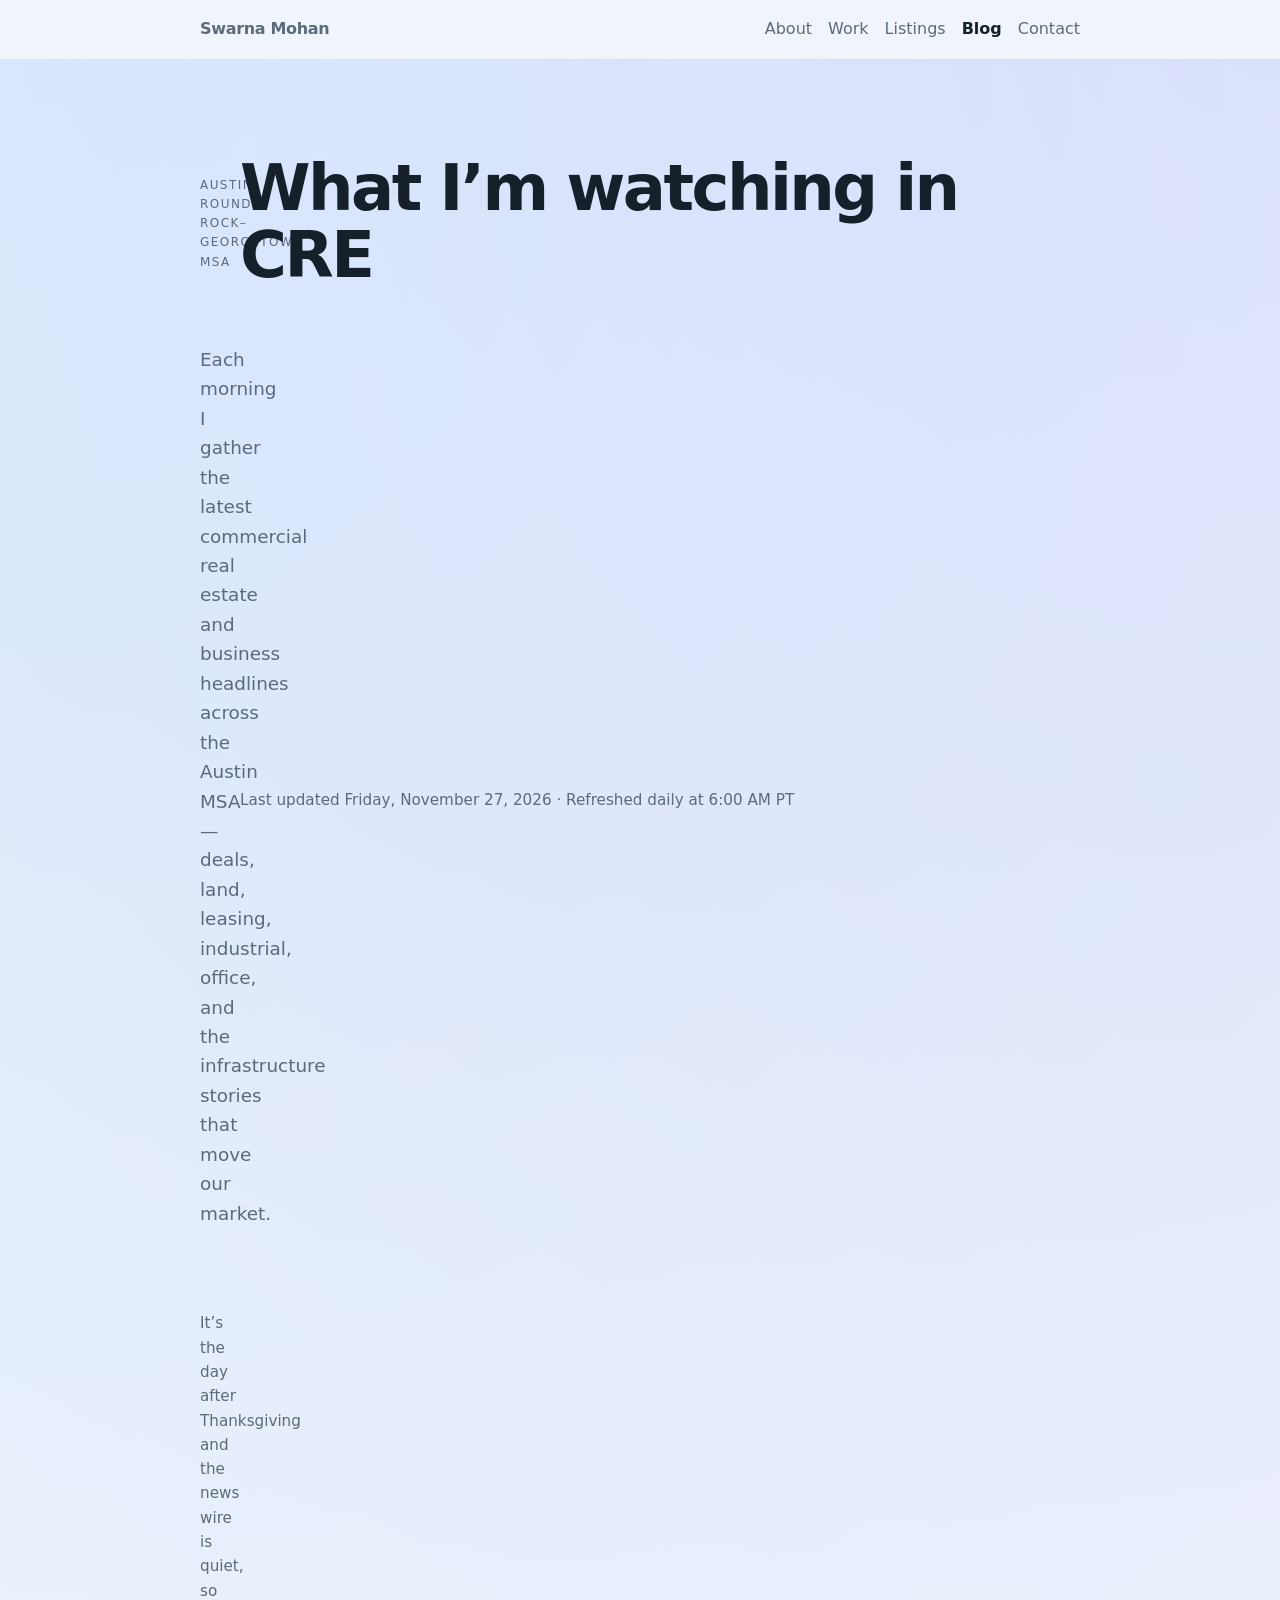
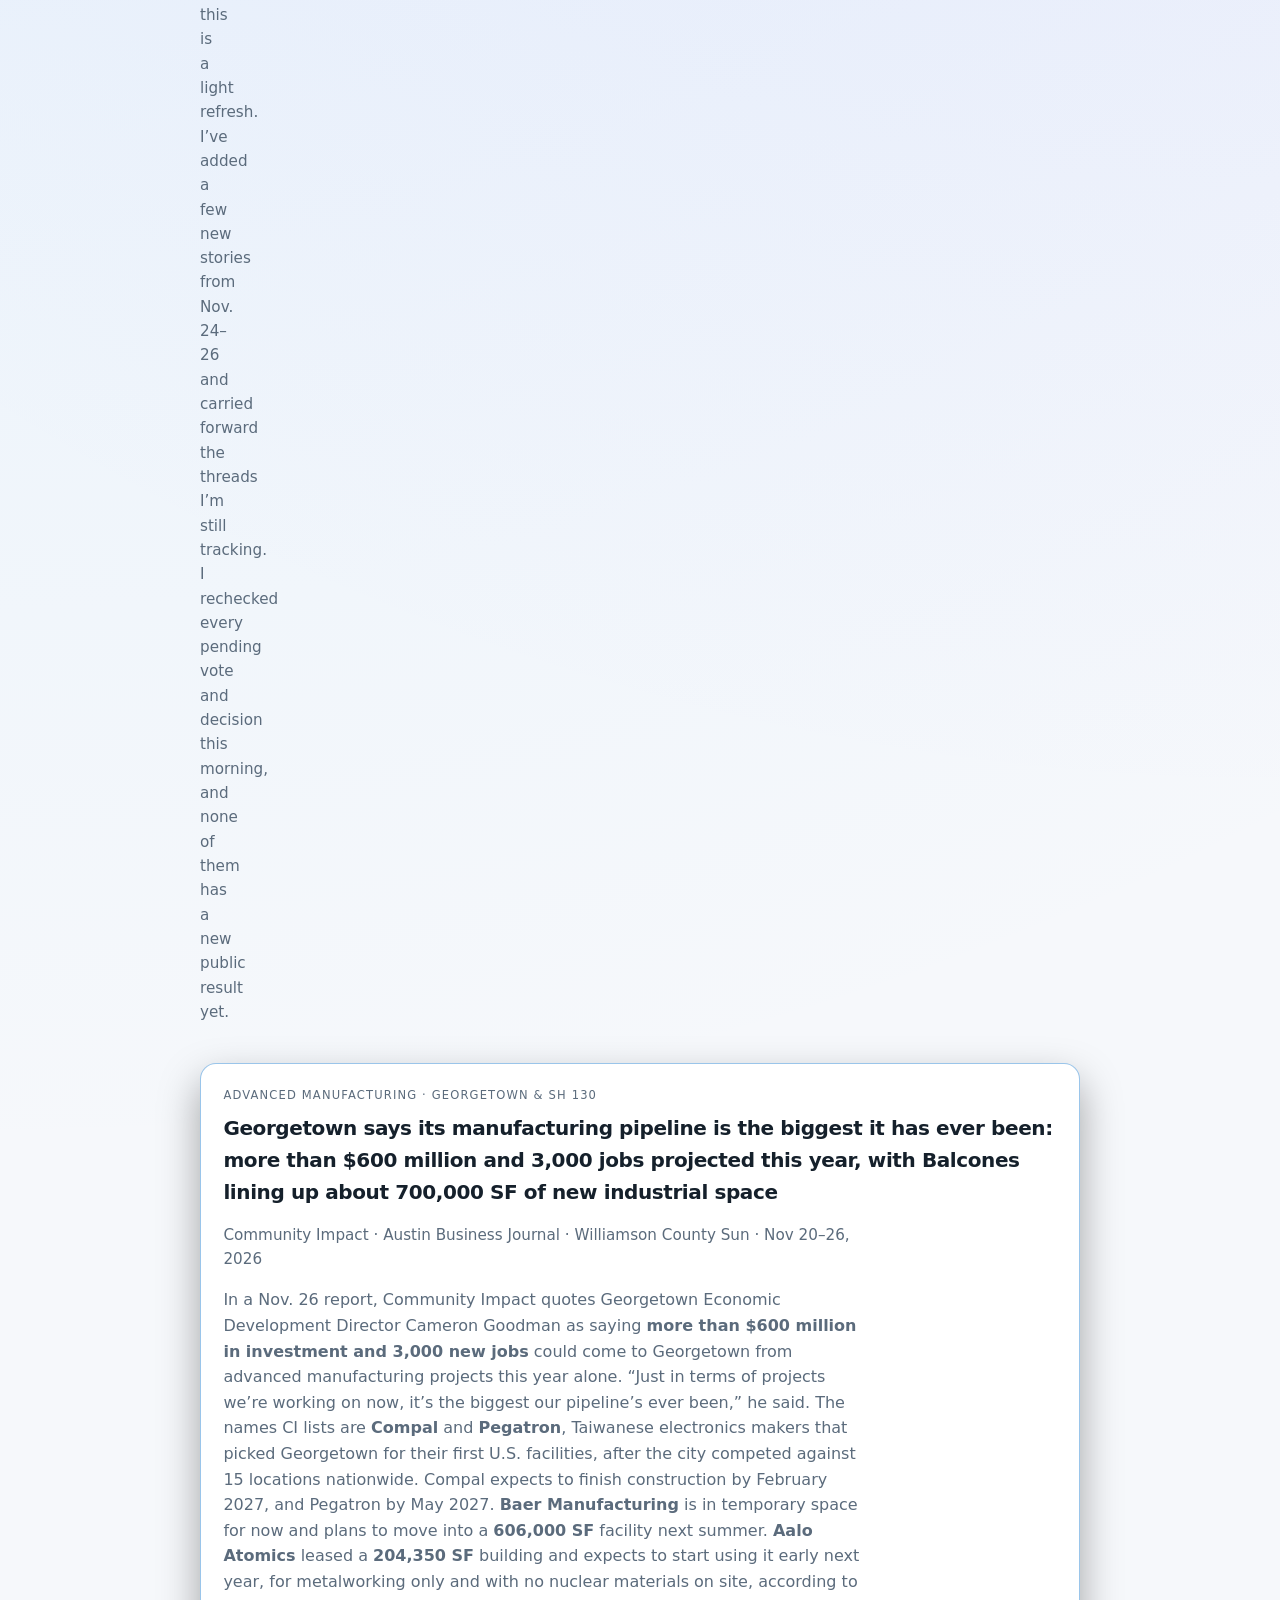
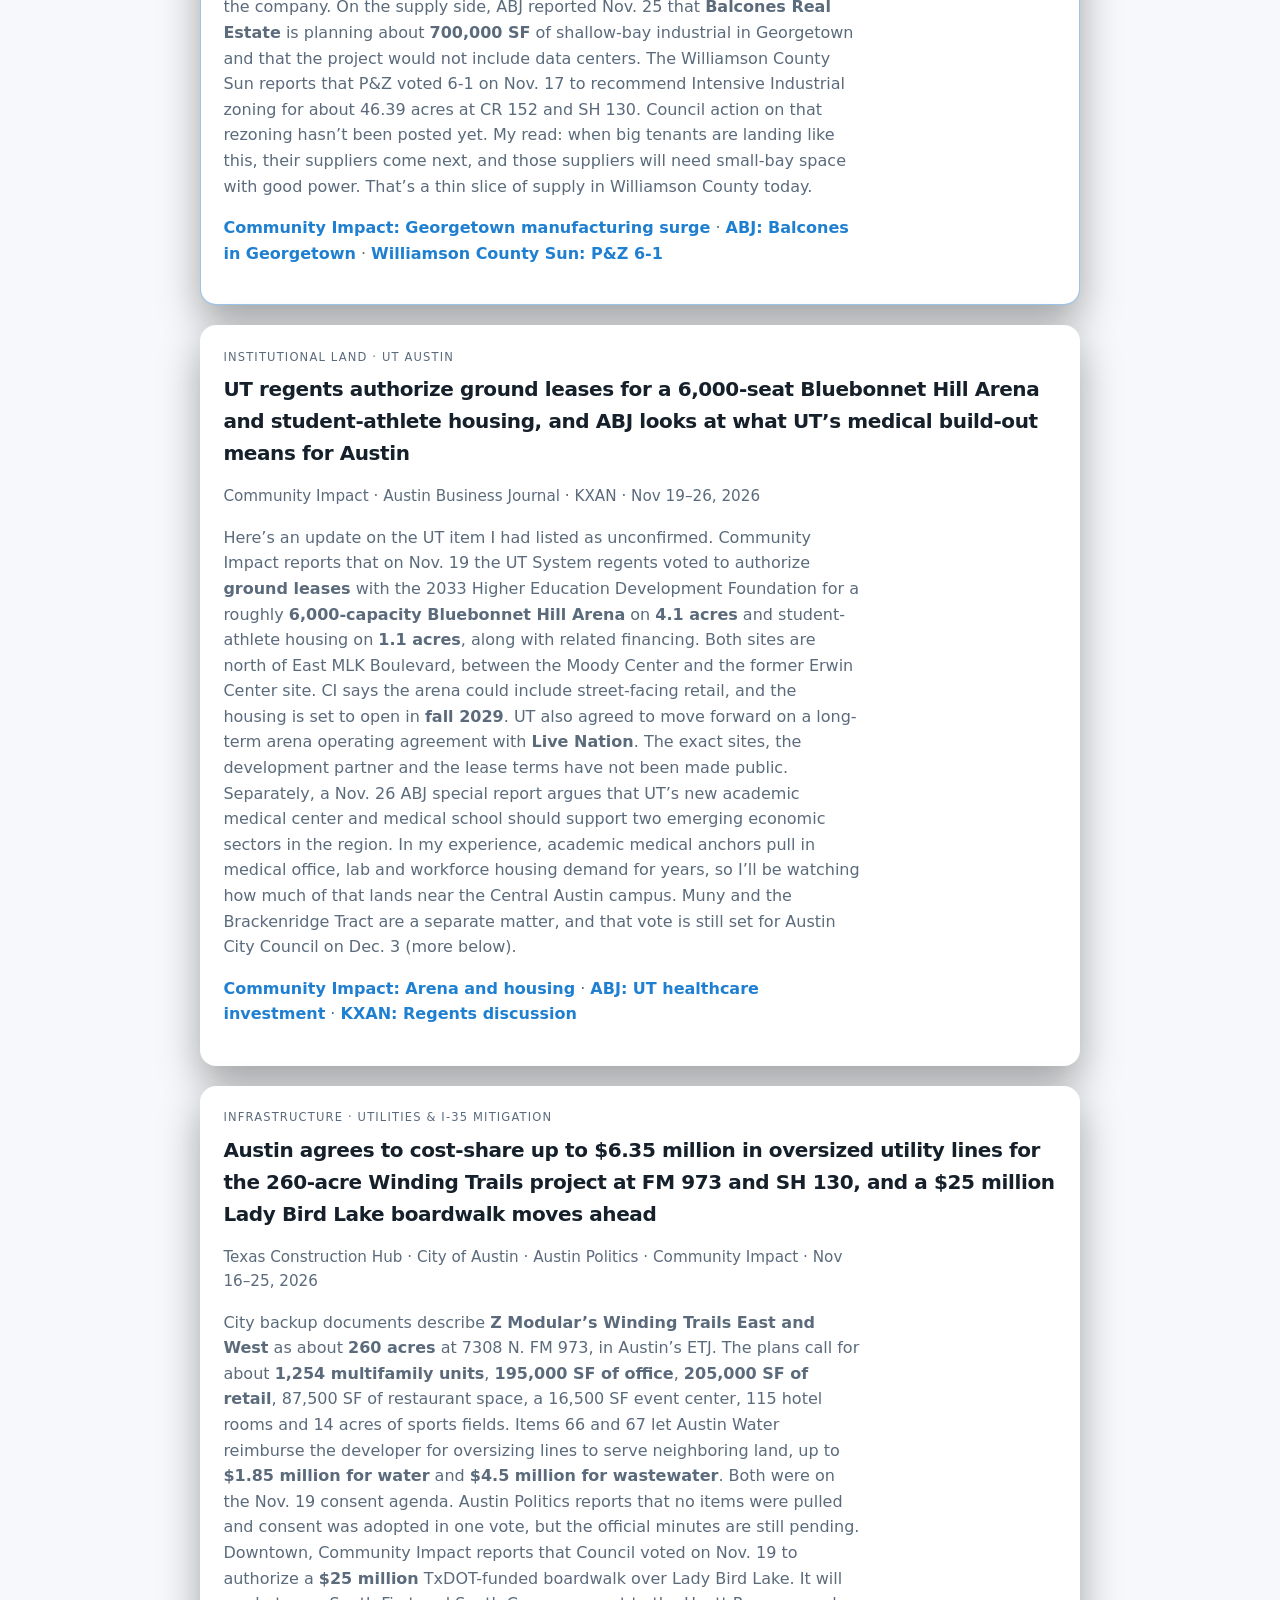
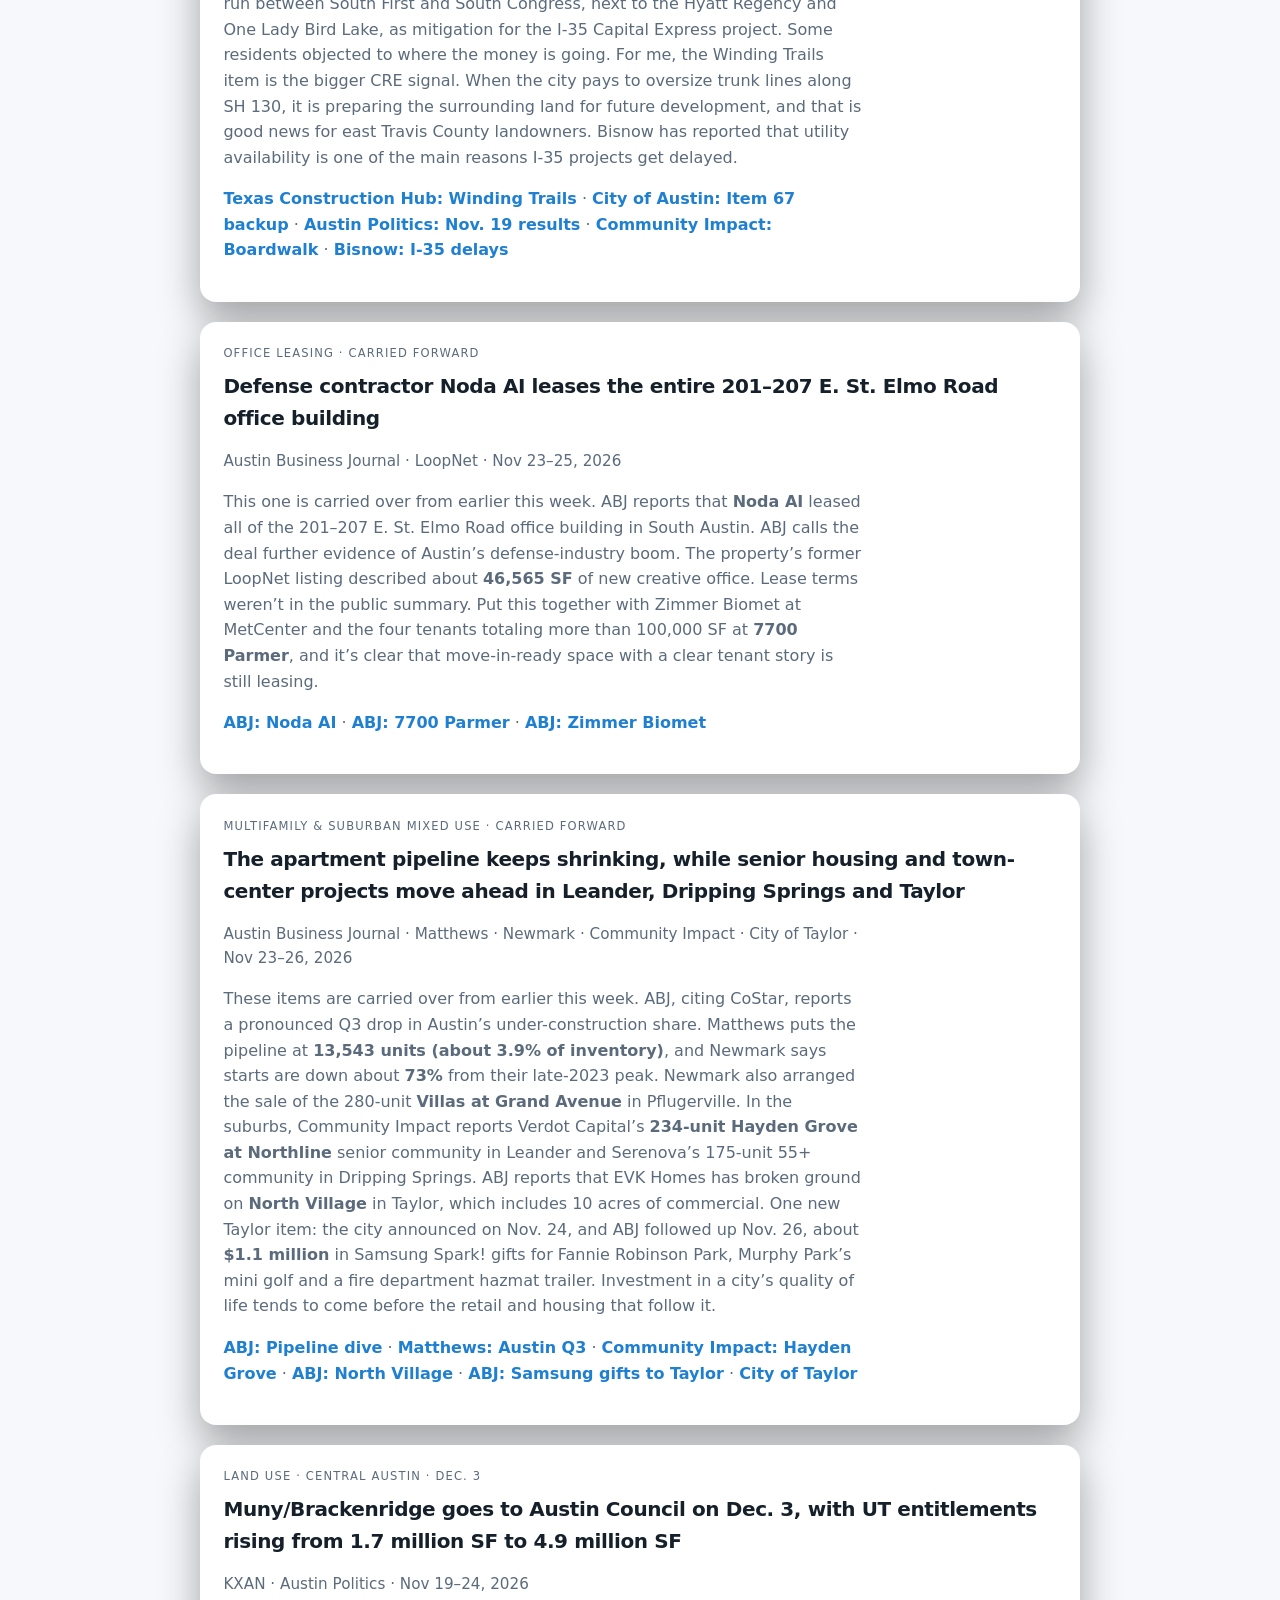
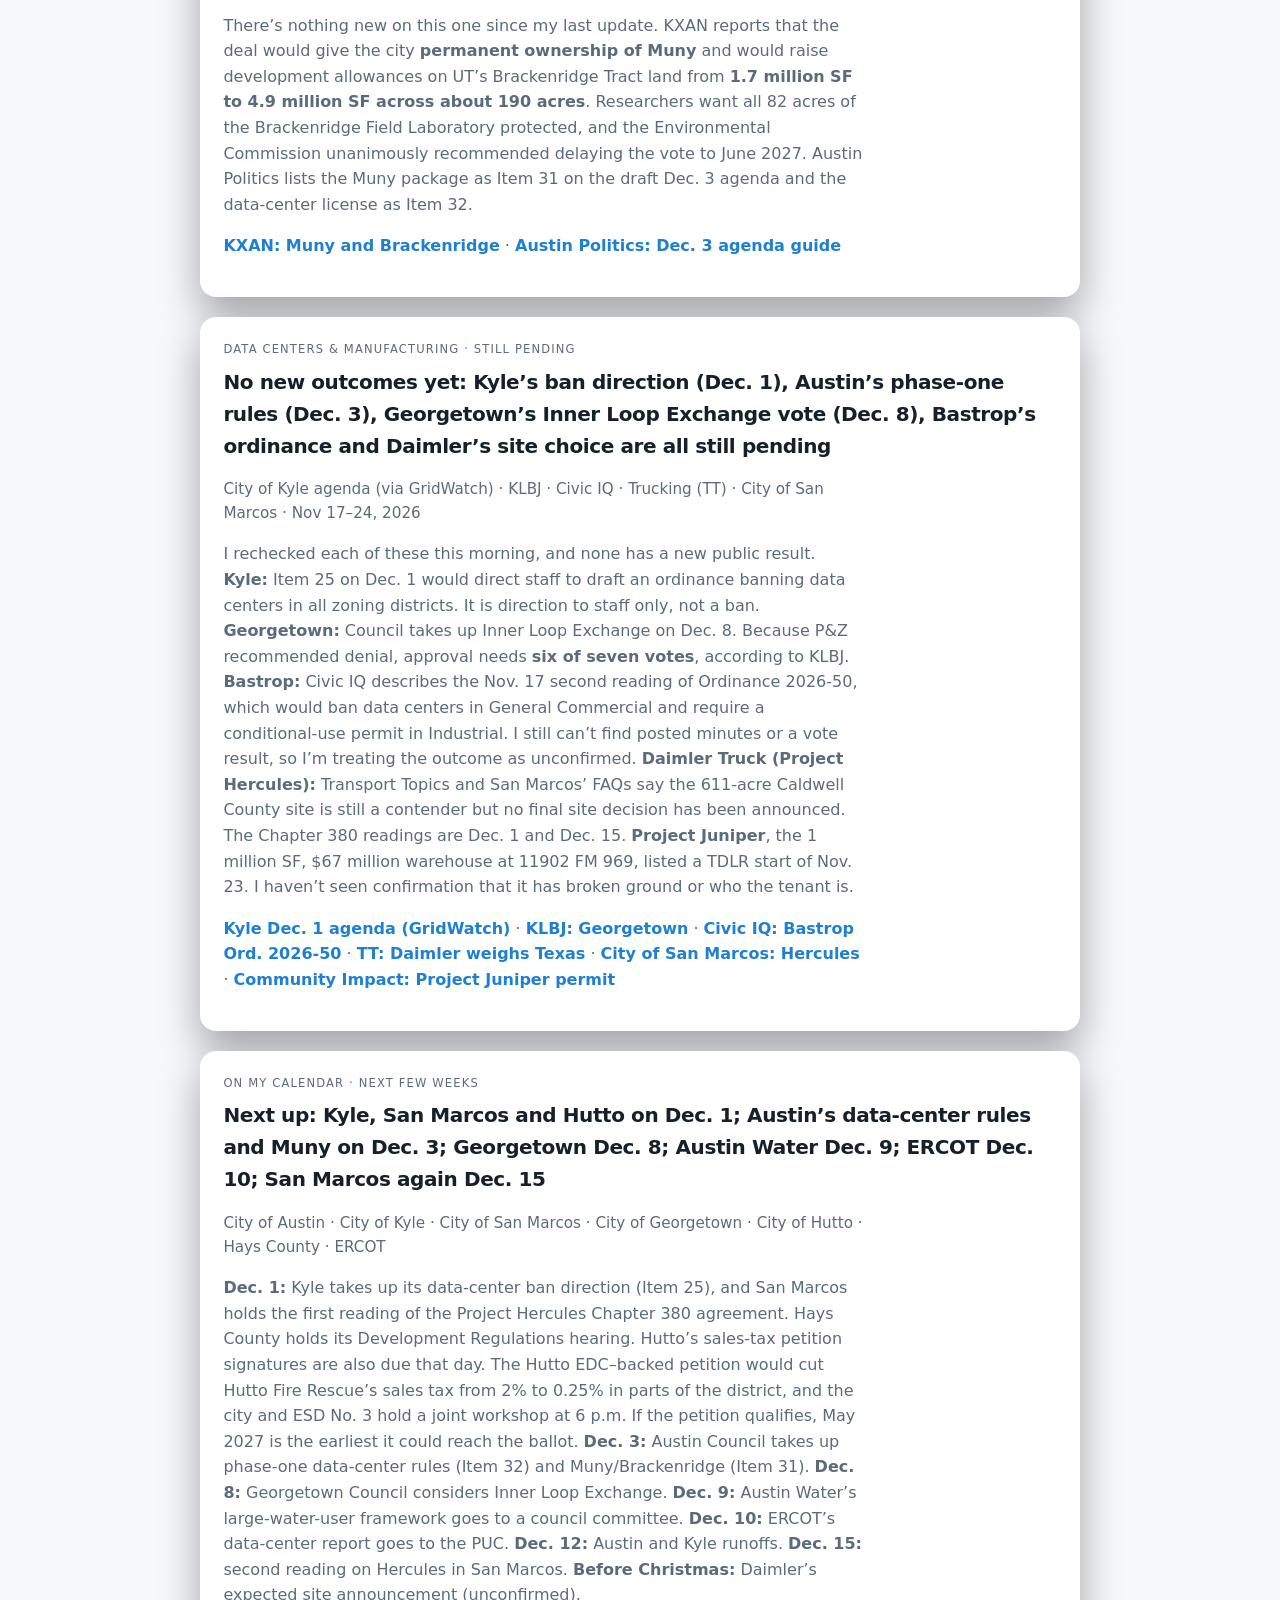
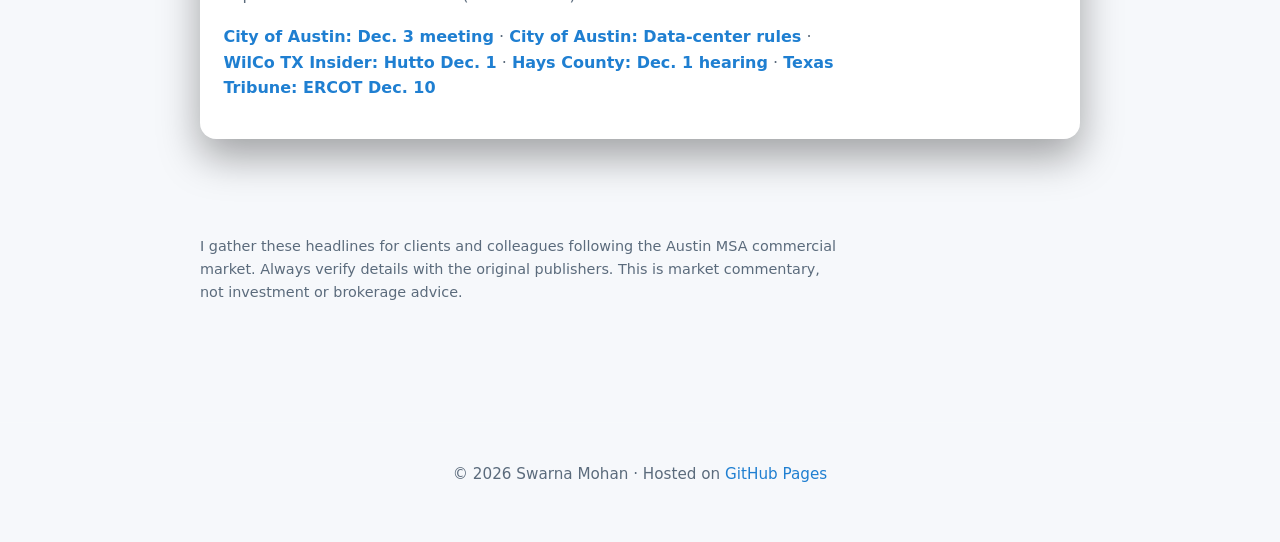
==== commit d3ea4539: "Blog: Austin CRE roundup refresh for Nov 27, 2026 (Georgetown manufacturing surge lead; UT arena lea" ====
--- a/blog.html
+++ b/blog.html
@@ -26,66 +26,66 @@
       <p class="eyebrow">Austin–Round Rock–Georgetown MSA</p>
       <h1>What I’m watching in CRE</h1>
       <p class="tagline">Each morning I gather the latest commercial real estate and business headlines across the Austin MSA — deals, land, leasing, industrial, office, and the infrastructure stories that move our market.</p>
-      <p class="meta">Last updated Thursday, November 26, 2026 · Refreshed daily at 6:00 AM PT</p>
-      <p class="meta">Happy Thanksgiving! It’s a lighter holiday news week, so today’s edition is a lighter refresh: a few genuinely new items plus updates on the threads I’m tracking.</p>
+      <p class="meta">Last updated Friday, November 27, 2026 · Refreshed daily at 6:00 AM PT</p>
+      <p class="meta">It’s the day after Thanksgiving and the news wire is quiet, so this is a light refresh. I’ve added a few new stories from Nov. 24–26 and carried forward the threads I’m still tracking. I rechecked every pending vote and decision this morning, and none of them has a new public result yet.</p>
     </section>
 
     <section class="section blog-list" aria-label="Latest posts">
       <article class="blog-card featured">
-        <p class="blog-kicker">Industrial · SH 130 &amp; I-35 corridors</p>
-        <h2><a href="https://www.bizjournals.com/austin/news/2026/11/25/balcones-georgetown-industrial-manufacturing-texas.html" target="_blank" rel="noopener noreferrer">Balcones plans about 700,000 SF of shallow-bay industrial at CR 152 and SH 130 in Georgetown, with no data centers</a></h2>
-        <p class="blog-meta">Austin Business Journal · Williamson County Sun · IPE Real Assets · Nov 20–25, 2026</p>
-        <p>The Austin Business Journal reports that <strong>Balcones Real Estate</strong> is planning its next shallow-bay industrial park in Georgetown, with about <strong>700,000 SF</strong> of space. ABJ says local officials will soon consider key approvals and that, despite online rumors, the project <strong>would not include any data centers</strong>. The Williamson County Sun adds that on Nov. 17, Georgetown’s Planning and Zoning Commission voted <strong>6-1</strong> to recommend rezoning about <strong>46.39 acres</strong> at the northeast corner of County Road 152 and SH 130 from Agriculture to Intensive Industrial. The applicant calls the project “Georgetown 152 Manufacturing.” That was the same night P&amp;Z unanimously recommended denial for the Inner Loop Exchange data center, so the commission drew a clear line between the two uses. On the I-35 side, IPE Real Assets reports that GCM Grosvenor has committed an initial <strong>$62.5 million</strong>, and up to $300 million over time, to a Blue Yonder Property Group platform focused on high-power manufacturing buildings. Its first purchase is <strong>2000 Clovis Barker Road in San Marcos</strong>, a 75,276 SF crane-served facility on about 30 acres. Small-bay space for local users and buildings that already have power are two of the most supply-constrained products I see in our market, so both stories make sense to me.</p>
-        <p><a class="text-link" href="https://www.bizjournals.com/austin/news/2026/11/25/balcones-georgetown-industrial-manufacturing-texas.html" target="_blank" rel="noopener noreferrer">ABJ: Balcones in Georgetown</a> · <a class="text-link" href="https://www.wilcosun.com/news-georgetown/pz-recommends-industrial-rezoning-4639-acres-northeastern-georgetown" target="_blank" rel="noopener noreferrer">Williamson County Sun: P&amp;Z 6-1</a> · <a class="text-link" href="https://realassets.ipe.com/news/gcm-grosvenor-commits-up-to-300m-to-us-high-power-manufacturing-platform/10139464.article" target="_blank" rel="noopener noreferrer">IPE Real Assets: San Marcos acquisition</a></p>
+        <p class="blog-kicker">Advanced manufacturing · Georgetown &amp; SH 130</p>
+        <h2><a href="https://communityimpact.com/georgetown/business/advanced-manufacturing-sector-sees-surge-in-georgetown/" target="_blank" rel="noopener noreferrer">Georgetown says its manufacturing pipeline is the biggest it has ever been: more than $600 million and 3,000 jobs projected this year, with Balcones lining up about 700,000 SF of new industrial space</a></h2>
+        <p class="blog-meta">Community Impact · Austin Business Journal · Williamson County Sun · Nov 20–26, 2026</p>
+        <p>In a Nov. 26 report, Community Impact quotes Georgetown Economic Development Director Cameron Goodman as saying <strong>more than $600 million in investment and 3,000 new jobs</strong> could come to Georgetown from advanced manufacturing projects this year alone. “Just in terms of projects we’re working on now, it’s the biggest our pipeline’s ever been,” he said. The names CI lists are <strong>Compal</strong> and <strong>Pegatron</strong>, Taiwanese electronics makers that picked Georgetown for their first U.S. facilities, after the city competed against 15 locations nationwide. Compal expects to finish construction by February 2027, and Pegatron by May 2027. <strong>Baer Manufacturing</strong> is in temporary space for now and plans to move into a <strong>606,000 SF</strong> facility next summer. <strong>Aalo Atomics</strong> leased a <strong>204,350 SF</strong> building and expects to start using it early next year, for metalworking only and with no nuclear materials on site, according to the company. On the supply side, ABJ reported Nov. 25 that <strong>Balcones Real Estate</strong> is planning about <strong>700,000 SF</strong> of shallow-bay industrial in Georgetown and that the project would not include data centers. The Williamson County Sun reports that P&amp;Z voted 6-1 on Nov. 17 to recommend Intensive Industrial zoning for about 46.39 acres at CR 152 and SH 130. Council action on that rezoning hasn’t been posted yet. My read: when big tenants are landing like this, their suppliers come next, and those suppliers will need small-bay space with good power. That’s a thin slice of supply in Williamson County today.</p>
+        <p><a class="text-link" href="https://communityimpact.com/georgetown/business/advanced-manufacturing-sector-sees-surge-in-georgetown/" target="_blank" rel="noopener noreferrer">Community Impact: Georgetown manufacturing surge</a> · <a class="text-link" href="https://www.bizjournals.com/austin/news/2026/11/25/balcones-georgetown-industrial-manufacturing-texas.html" target="_blank" rel="noopener noreferrer">ABJ: Balcones in Georgetown</a> · <a class="text-link" href="https://www.wilcosun.com/news-georgetown/pz-recommends-industrial-rezoning-4639-acres-northeastern-georgetown" target="_blank" rel="noopener noreferrer">Williamson County Sun: P&amp;Z 6-1</a></p>
       </article>
       <article class="blog-card">
-        <p class="blog-kicker">Office leasing · South Austin &amp; defense tech</p>
-        <h2><a href="https://www.bizjournals.com/austin/news/2026/11/25/noda-ai-defense-contractor-aerospace-drones-atx.html" target="_blank" rel="noopener noreferrer">Defense contractor Noda AI leases the entire 201–207 E. St. Elmo Road office building</a></h2>
-        <p class="blog-meta">Austin Business Journal · LoopNet · Nov 25, 2026</p>
-        <p>ABJ reports that <strong>Noda AI</strong>, an Austin defense contractor, signed a lease for <strong>all of the 201–207 E. St. Elmo Road</strong> office building in South Austin’s St. Elmo district. ABJ calls the deal further evidence of the city’s ongoing defense-industry boom. The property’s former LoopNet listing describes the project as <strong>46,565 SF</strong> of new creative office, built in 2026, with built-out private offices and private patios. The listing has been taken down and directed inquiries to CBRE. Lease terms were not in the public summary. When a new-construction creative office building fills with a single tenant, that tells me well-located, move-in-ready space under 50,000 SF is still leasing, even with the broader office market still working through vacancy. Zimmer Biomet at MetCenter and the 7700 Parmer leases I covered earlier this week point the same way.</p>
-        <p><a class="text-link" href="https://www.bizjournals.com/austin/news/2026/11/25/noda-ai-defense-contractor-aerospace-drones-atx.html" target="_blank" rel="noopener noreferrer">ABJ: Noda AI in St. Elmo</a> · <a class="text-link" href="https://www.loopnet.com/Listing/201-207-E-Saint-Elmo-Rd-Austin-TX/35428642/" target="_blank" rel="noopener noreferrer">LoopNet: 201–207 E. St. Elmo</a> · <a class="text-link" href="https://www.bizjournals.com/austin/news/2026/11/24/zimmer-biomet-metcenter-lease-office-airport-abia.html" target="_blank" rel="noopener noreferrer">ABJ: Zimmer Biomet (Nov. 24)</a></p>
+        <p class="blog-kicker">Institutional land · UT Austin</p>
+        <h2><a href="https://communityimpact.com/central-austin/development/new-ut-austin-arena-student-athlete-facilities-move-toward-development/" target="_blank" rel="noopener noreferrer">UT regents authorize ground leases for a 6,000-seat Bluebonnet Hill Arena and student-athlete housing, and ABJ looks at what UT’s medical build-out means for Austin</a></h2>
+        <p class="blog-meta">Community Impact · Austin Business Journal · KXAN · Nov 19–26, 2026</p>
+        <p>Here’s an update on the UT item I had listed as unconfirmed. Community Impact reports that on Nov. 19 the UT System regents voted to authorize <strong>ground leases</strong> with the 2033 Higher Education Development Foundation for a roughly <strong>6,000-capacity Bluebonnet Hill Arena</strong> on <strong>4.1 acres</strong> and student-athlete housing on <strong>1.1 acres</strong>, along with related financing. Both sites are north of East MLK Boulevard, between the Moody Center and the former Erwin Center site. CI says the arena could include street-facing retail, and the housing is set to open in <strong>fall 2029</strong>. UT also agreed to move forward on a long-term arena operating agreement with <strong>Live Nation</strong>. The exact sites, the development partner and the lease terms have not been made public. Separately, a Nov. 26 ABJ special report argues that UT’s new academic medical center and medical school should support two emerging economic sectors in the region. In my experience, academic medical anchors pull in medical office, lab and workforce housing demand for years, so I’ll be watching how much of that lands near the Central Austin campus. Muny and the Brackenridge Tract are a separate matter, and that vote is still set for Austin City Council on Dec. 3 (more below).</p>
+        <p><a class="text-link" href="https://communityimpact.com/central-austin/development/new-ut-austin-arena-student-athlete-facilities-move-toward-development/" target="_blank" rel="noopener noreferrer">Community Impact: Arena and housing</a> · <a class="text-link" href="https://www.bizjournals.com/austin/news/2026/11/26/ut-austin-dell-medical-school-economic-boon.html" target="_blank" rel="noopener noreferrer">ABJ: UT healthcare investment</a> · <a class="text-link" href="https://www.kxan.com/news/local/austin/ut-regents-discuss-potential-new-arena-student-housing-on-former-erwin-center-site/" target="_blank" rel="noopener noreferrer">KXAN: Regents discussion</a></p>
       </article>
       <article class="blog-card">
-        <p class="blog-kicker">Multifamily · Pipeline &amp; trades</p>
-        <h2><a href="https://www.bizjournals.com/austin/news/2026/11/25/texas-multifamily-construction-q3-2026-data.html" target="_blank" rel="noopener noreferrer">Austin’s apartment pipeline fell sharply in Q3, and a 280-unit Pflugerville community just traded</a></h2>
-        <p class="blog-meta">Austin Business Journal (CoStar data) · Matthews · Newmark · Commercial Property Executive · Nov 19–25, 2026</p>
-        <p>ABJ, citing CoStar’s multifamily team, reports that Austin saw a <strong>pronounced fall in its under-construction share</strong> in the third quarter. The paper says that’s not necessarily cause for concern and that some developers have been waiting for numbers like these. Matthews’ Q3 report puts the pipeline at <strong>13,543 units, about 3.9% of inventory</strong>, after <strong>5,727 completions in Q3</strong>, and notes that trailing-12-month absorption held at about 21,200 units. On the deal side, Newmark arranged the sale of <strong>Villas at Grand Avenue</strong>, a 2009-built, 280-unit community at 1720 Grand Avenue Parkway in Pflugerville. The seller was Jackson Square Properties, the buyer was Dallas-based SPI Advisory, and the property was nearly 95% occupied. Newmark also arranged Freddie Mac acquisition financing. Newmark’s research says Austin construction starts are down about <strong>73% from their late-2023 peak</strong>. Taken together with last week’s Yardi rent data, the oversupply cycle looks like it is ending, and I expect value-add buyers to keep moving on older, well-occupied suburban assets.</p>
-        <p><a class="text-link" href="https://www.bizjournals.com/austin/news/2026/11/25/texas-multifamily-construction-q3-2026-data.html" target="_blank" rel="noopener noreferrer">ABJ: Pipeline dive</a> · <a class="text-link" href="https://www.matthews.com/insights/austin-multifamily-q3-2026" target="_blank" rel="noopener noreferrer">Matthews: Austin Q3 2026</a> · <a class="text-link" href="https://www.nmrk.com/insights/press-releases/newmark-arranges-sale-and-financing-of-280-unit-multifamily-property-in-north-austins-silicon-hills" target="_blank" rel="noopener noreferrer">Newmark: Villas at Grand Avenue</a> · <a class="text-link" href="https://www.commercialsearch.com/news/recent-cre-southwest-transactions/" target="_blank" rel="noopener noreferrer">CPE: Southwest deal sheet</a></p>
+        <p class="blog-kicker">Infrastructure · Utilities &amp; I-35 mitigation</p>
+        <h2><a href="https://www.texasconstructionhub.com/stories/austin-winding-trails-635m-utility-agreements" target="_blank" rel="noopener noreferrer">Austin agrees to cost-share up to $6.35 million in oversized utility lines for the 260-acre Winding Trails project at FM 973 and SH 130, and a $25 million Lady Bird Lake boardwalk moves ahead</a></h2>
+        <p class="blog-meta">Texas Construction Hub · City of Austin · Austin Politics · Community Impact · Nov 16–25, 2026</p>
+        <p>City backup documents describe <strong>Z Modular’s Winding Trails East and West</strong> as about <strong>260 acres</strong> at 7308 N. FM 973, in Austin’s ETJ. The plans call for about <strong>1,254 multifamily units</strong>, <strong>195,000 SF of office</strong>, <strong>205,000 SF of retail</strong>, 87,500 SF of restaurant space, a 16,500 SF event center, 115 hotel rooms and 14 acres of sports fields. Items 66 and 67 let Austin Water reimburse the developer for oversizing lines to serve neighboring land, up to <strong>$1.85 million for water</strong> and <strong>$4.5 million for wastewater</strong>. Both were on the Nov. 19 consent agenda. Austin Politics reports that no items were pulled and consent was adopted in one vote, but the official minutes are still pending. Downtown, Community Impact reports that Council voted on Nov. 19 to authorize a <strong>$25 million</strong> TxDOT-funded boardwalk over Lady Bird Lake. It will run between South First and South Congress, next to the Hyatt Regency and One Lady Bird Lake, as mitigation for the I-35 Capital Express project. Some residents objected to where the money is going. For me, the Winding Trails item is the bigger CRE signal. When the city pays to oversize trunk lines along SH 130, it is preparing the surrounding land for future development, and that is good news for east Travis County landowners. Bisnow has reported that utility availability is one of the main reasons I-35 projects get delayed.</p>
+        <p><a class="text-link" href="https://www.texasconstructionhub.com/stories/austin-winding-trails-635m-utility-agreements" target="_blank" rel="noopener noreferrer">Texas Construction Hub: Winding Trails</a> · <a class="text-link" href="https://services.austintexas.gov/edims/document.cfm?id=485399" target="_blank" rel="noopener noreferrer">City of Austin: Item 67 backup</a> · <a class="text-link" href="https://www.austinpolitics.org/on-my-block/nov-19-council-results-boardwalk-easements-girls-school-appeal-social-services" target="_blank" rel="noopener noreferrer">Austin Politics: Nov. 19 results</a> · <a class="text-link" href="https://communityimpact.com/central-austin/government/austin-s-25m-lakefront-boardwalk-plans-advance-as-part-of-i-35-expansion-mitigation/" target="_blank" rel="noopener noreferrer">Community Impact: Boardwalk</a> · <a class="text-link" href="https://www.bisnow.com/news/austin-san-antonio/construction-development/developers-face-i-35-project-delays-with-financing-utilities-harder-to-secure" target="_blank" rel="noopener noreferrer">Bisnow: I-35 delays</a></p>
       </article>
       <article class="blog-card">
-        <p class="blog-kicker">Suburban mixed use · Senior housing</p>
-        <h2><a href="https://communityimpact.com/leander-liberty-hill/development/234-unit-senior-living-facility-planned-for-northline-development-in-leander/" target="_blank" rel="noopener noreferrer">Suburban mixed-use projects keep moving: senior living at Leander’s Northline and in Dripping Springs, a new Bell District street, and Taylor’s North Village breaks ground</a></h2>
-        <p class="blog-meta">Community Impact · Austin Business Journal · Nov 23–25, 2026</p>
-        <p>Close to my Leander office, Community Impact reports that Verdot Capital plans <strong>Hayden Grove at Northline</strong>, a <strong>234-unit</strong> senior community for residents 75 and older. It will have 138 independent living units, 72 assisted living units and 24 memory care units, with groundbreaking targeted for early 2027 and opening in mid-2029. The developer cited Northline’s upcoming stores, town square, library and the neighboring St. David’s ER as reasons it chose the site. In Cedar Park, council approved agreements on Nov. 19 for <strong>South Parkwest Drive</strong> in and next to the 54-acre Bell District. The city will contribute $2.2 million, and Verdot and RedLeaf will cover their own portions. In Dripping Springs, CI reports that <strong>Serenova</strong> broke ground in September on a <strong>175-unit</strong>, 14-acre all-inclusive 55+ community at 201 Headwaters Blvd., with move-ins targeted for fall 2028. And ABJ reports that EVK Homes has broken ground on <strong>North Village</strong> in Taylor, a 40-acre site with 175 housing units and <strong>10 acres of commercial</strong> space. Senior housing is becoming a dependable anchor use in suburban mixed-use town centers, and that helps the retail and medical office around it.</p>
-        <p><a class="text-link" href="https://communityimpact.com/leander-liberty-hill/development/234-unit-senior-living-facility-planned-for-northline-development-in-leander/" target="_blank" rel="noopener noreferrer">Community Impact: Hayden Grove at Northline</a> · <a class="text-link" href="https://communityimpact.com/cedar-park/transportation/cedar-park-officials-approve-2-2m-for-construction-of-new-bell-district-street/" target="_blank" rel="noopener noreferrer">Community Impact: Bell District street</a> · <a class="text-link" href="https://communityimpact.com/southwest-austin-dripping-springs/development/serenova-to-bring-all-inclusive-senior-community-to-dripping-springs/" target="_blank" rel="noopener noreferrer">Community Impact: Serenova</a> · <a class="text-link" href="https://www.bizjournals.com/austin/news/2026/11/25/evk-homes-taylor-development-homes-retail-texas.html" target="_blank" rel="noopener noreferrer">ABJ: North Village Taylor</a></p>
+        <p class="blog-kicker">Office leasing · Carried forward</p>
+        <h2><a href="https://www.bizjournals.com/austin/news/2026/11/25/noda-ai-defense-contractor-aerospace-drones-atx.html" target="_blank" rel="noopener noreferrer">Defense contractor Noda AI leases the entire 201–207 E. St. Elmo Road office building</a></h2>
+        <p class="blog-meta">Austin Business Journal · LoopNet · Nov 23–25, 2026</p>
+        <p>This one is carried over from earlier this week. ABJ reports that <strong>Noda AI</strong> leased all of the 201–207 E. St. Elmo Road office building in South Austin. ABJ calls the deal further evidence of Austin’s defense-industry boom. The property’s former LoopNet listing described about <strong>46,565 SF</strong> of new creative office. Lease terms weren’t in the public summary. Put this together with Zimmer Biomet at MetCenter and the four tenants totaling more than 100,000 SF at <strong>7700 Parmer</strong>, and it’s clear that move-in-ready space with a clear tenant story is still leasing.</p>
+        <p><a class="text-link" href="https://www.bizjournals.com/austin/news/2026/11/25/noda-ai-defense-contractor-aerospace-drones-atx.html" target="_blank" rel="noopener noreferrer">ABJ: Noda AI</a> · <a class="text-link" href="https://www.bizjournals.com/austin/news/2026/11/23/office-tenants-7700-parmer-leases-real-estate.html" target="_blank" rel="noopener noreferrer">ABJ: 7700 Parmer</a> · <a class="text-link" href="https://www.bizjournals.com/austin/news/2026/11/24/zimmer-biomet-metcenter-lease-office-airport-abia.html" target="_blank" rel="noopener noreferrer">ABJ: Zimmer Biomet</a></p>
       </article>
       <article class="blog-card">
-        <p class="blog-kicker">Retail · Permits &amp; pad sites</p>
-        <h2><a href="https://communityimpact.com/bastrop-cedar-creek/development/fire-station-renovation-fifth-third-bank-check-out-5-major-austin-area-permits-filed-this-week/" target="_blank" rel="noopener noreferrer">This week’s top filings include a Fifth Third Bank in Liberty Hill and a Mavis Tire in Georgetown, while two Red Lobster pads go dark in Austin</a></h2>
-        <p class="blog-meta">Community Impact (TDLR filings) · Nov 24–25, 2026</p>
-        <p>Community Impact’s weekly roundup of the most expensive TDLR filings in the metro includes a <strong>2,400 SF Fifth Third Bank</strong> with a two-lane drive-thru at 2863 Kauffman Loop in Liberty Hill, estimated at <strong>$3.3 million</strong>. It also lists a <strong>Mavis Tire and Brakes</strong> at 28717 Ronald Reagan Blvd. in Georgetown at $2.5 million, an Ascension Urgent Care infill at 801 W. Wells Branch Pkwy. in Pflugerville at $1.1 million, and Cedar Park’s $4 million Fire Station 4 renovation. Separately, CI reports that Red Lobster closed both Austin restaurants on Nov. 2, at <strong>3815 S. Lamar Blvd.</strong> and <strong>109 W. Anderson Ln.</strong>, leaving Round Rock and San Marcos as the nearest locations. The pattern I keep seeing is that bank branches and auto service are still chasing new rooftops along Ronald Reagan and in Liberty Hill. Meanwhile, second-generation restaurant boxes on established in-town corridors like South Lamar tend to draw strong backfill or redevelopment interest. I’d watch who ends up with those two sites.</p>
-        <p><a class="text-link" href="https://communityimpact.com/bastrop-cedar-creek/development/fire-station-renovation-fifth-third-bank-check-out-5-major-austin-area-permits-filed-this-week/" target="_blank" rel="noopener noreferrer">Community Impact: Top permits this week</a> · <a class="text-link" href="https://communityimpact.com/southwest-austin-dripping-springs/dining/red-lobster-closes-2-austin-locations/" target="_blank" rel="noopener noreferrer">Community Impact: Red Lobster closures</a></p>
+        <p class="blog-kicker">Multifamily &amp; suburban mixed use · Carried forward</p>
+        <h2><a href="https://www.bizjournals.com/austin/news/2026/11/25/texas-multifamily-construction-q3-2026-data.html" target="_blank" rel="noopener noreferrer">The apartment pipeline keeps shrinking, while senior housing and town-center projects move ahead in Leander, Dripping Springs and Taylor</a></h2>
+        <p class="blog-meta">Austin Business Journal · Matthews · Newmark · Community Impact · City of Taylor · Nov 23–26, 2026</p>
+        <p>These items are carried over from earlier this week. ABJ, citing CoStar, reports a pronounced Q3 drop in Austin’s under-construction share. Matthews puts the pipeline at <strong>13,543 units (about 3.9% of inventory)</strong>, and Newmark says starts are down about <strong>73%</strong> from their late-2023 peak. Newmark also arranged the sale of the 280-unit <strong>Villas at Grand Avenue</strong> in Pflugerville. In the suburbs, Community Impact reports Verdot Capital’s <strong>234-unit Hayden Grove at Northline</strong> senior community in Leander and Serenova’s 175-unit 55+ community in Dripping Springs. ABJ reports that EVK Homes has broken ground on <strong>North Village</strong> in Taylor, which includes 10 acres of commercial. One new Taylor item: the city announced on Nov. 24, and ABJ followed up Nov. 26, about <strong>$1.1 million</strong> in Samsung Spark! gifts for Fannie Robinson Park, Murphy Park’s mini golf and a fire department hazmat trailer. Investment in a city’s quality of life tends to come before the retail and housing that follow it.</p>
+        <p><a class="text-link" href="https://www.bizjournals.com/austin/news/2026/11/25/texas-multifamily-construction-q3-2026-data.html" target="_blank" rel="noopener noreferrer">ABJ: Pipeline dive</a> · <a class="text-link" href="https://www.matthews.com/insights/austin-multifamily-q3-2026" target="_blank" rel="noopener noreferrer">Matthews: Austin Q3</a> · <a class="text-link" href="https://communityimpact.com/leander-liberty-hill/development/234-unit-senior-living-facility-planned-for-northline-development-in-leander/" target="_blank" rel="noopener noreferrer">Community Impact: Hayden Grove</a> · <a class="text-link" href="https://www.bizjournals.com/austin/news/2026/11/25/evk-homes-taylor-development-homes-retail-texas.html" target="_blank" rel="noopener noreferrer">ABJ: North Village</a> · <a class="text-link" href="https://www.bizjournals.com/austin/news/2026/11/26/samsung-taylor-texas-donation.html" target="_blank" rel="noopener noreferrer">ABJ: Samsung gifts to Taylor</a> · <a class="text-link" href="http://taylortx.gov/m/newsflash/Home/Detail/2140" target="_blank" rel="noopener noreferrer">City of Taylor</a></p>
       </article>
       <article class="blog-card">
-        <p class="blog-kicker">Land use · Central Austin</p>
-        <h2><a href="https://www.kxan.com/news/local/austin/save-muny-deal-sparks-concerns-about-future-of-austin-research-lab/" target="_blank" rel="noopener noreferrer">Ahead of the Dec. 3 Muny vote, UT researchers push for protection of Brackenridge Field Lab, and the Environmental Commission asks for a delay</a></h2>
+        <p class="blog-kicker">Land use · Central Austin · Dec. 3</p>
+        <h2><a href="https://www.kxan.com/news/local/austin/save-muny-deal-sparks-concerns-about-future-of-austin-research-lab/" target="_blank" rel="noopener noreferrer">Muny/Brackenridge goes to Austin Council on Dec. 3, with UT entitlements rising from 1.7 million SF to 4.9 million SF</a></h2>
         <p class="blog-meta">KXAN · Austin Politics · Nov 19–24, 2026</p>
-        <p>KXAN reports that the proposed agreement would give the city <strong>permanent ownership of Muny</strong>. It would also raise development allowances on UT’s portions of the Brackenridge Tract from <strong>1.7 million SF to 4.9 million SF across about 190 acres</strong>. Researchers support saving Muny but want all <strong>82 acres</strong> of the Brackenridge Field Laboratory permanently protected. KXAN says the <strong>Austin Environmental Commission unanimously recommended delaying the vote to June 2027</strong>. City officials say the deal adds heritage-tree and water-quality protections, and UT says it has no specific development plans for the property. Austin Politics’ guide to the draft Dec. 3 agenda lists Muny as Item 31, which includes street vacations, a regulating plan and a tax increment zone. The data-center license is Item 32. Nearby, KXAN reported Nov. 19 that UT Regents discussed in executive session possible leases of about 5.2 and 4.1 acres for a multipurpose arena and 1.1 acres for student housing on the former Erwin Center site, including a possible operating agreement with Live Nation. No decisions have been announced, and I’m treating that one as unconfirmed for now.</p>
-        <p><a class="text-link" href="https://www.kxan.com/news/local/austin/save-muny-deal-sparks-concerns-about-future-of-austin-research-lab/" target="_blank" rel="noopener noreferrer">KXAN: Muny and Brackenridge Field Lab</a> · <a class="text-link" href="https://www.austinpolitics.org/on-my-block/dec-3-council-draft-agenda-guide-76-items-muny-data-centers-city-attorney" target="_blank" rel="noopener noreferrer">Austin Politics: Dec. 3 agenda guide</a> · <a class="text-link" href="https://www.kxan.com/news/local/austin/ut-regents-discuss-potential-new-arena-student-housing-on-former-erwin-center-site/" target="_blank" rel="noopener noreferrer">KXAN: Erwin site</a></p>
+        <p>There’s nothing new on this one since my last update. KXAN reports that the deal would give the city <strong>permanent ownership of Muny</strong> and would raise development allowances on UT’s Brackenridge Tract land from <strong>1.7 million SF to 4.9 million SF across about 190 acres</strong>. Researchers want all 82 acres of the Brackenridge Field Laboratory protected, and the Environmental Commission unanimously recommended delaying the vote to June 2027. Austin Politics lists the Muny package as Item 31 on the draft Dec. 3 agenda and the data-center license as Item 32.</p>
+        <p><a class="text-link" href="https://www.kxan.com/news/local/austin/save-muny-deal-sparks-concerns-about-future-of-austin-research-lab/" target="_blank" rel="noopener noreferrer">KXAN: Muny and Brackenridge</a> · <a class="text-link" href="https://www.austinpolitics.org/on-my-block/dec-3-council-draft-agenda-guide-76-items-muny-data-centers-city-attorney" target="_blank" rel="noopener noreferrer">Austin Politics: Dec. 3 agenda guide</a></p>
       </article>
       <article class="blog-card">
-        <p class="blog-kicker">Data centers &amp; manufacturing · Local rules</p>
-        <h2><a href="https://www.kvue.com/article/news/community/data-centers/kyle-city-council-data-center-ban-proposal/269-98b3ba4b-a010-4803-8ee6-9d8dfb9c802a" target="_blank" rel="noopener noreferrer">Kyle’s data-center ban direction is back on the Dec. 1 agenda; Austin’s two-phase rules, Georgetown’s Dec. 8 vote and Daimler’s decision are still pending</a></h2>
-        <p class="blog-meta">City of Kyle agenda (via GridWatch) · Austin Politics · KLBJ · Civic IQ · City of San Marcos · Nov 1–24, 2026</p>
-        <p>Here is an update on one open thread. Kyle’s posted <strong>Dec. 1</strong> council agenda brings back Item 25, which was tabled on Nov. 17. Council Member Claudia Zapata’s item would direct the city manager to bring back an ordinance that defines data centers and prohibits them in <strong>all zoning districts</strong>. It is only a direction to staff. A ban would still need its own ordinance vote. In Austin, Austin Politics’ read of the city’s Oct. 28 memo describes <strong>phase one on Dec. 3</strong> as Title 4 business rules for large data centers. Zoning rules would follow in spring 2027, with Planning Commission review planned for April. Austin Energy has 13 inquiries of 20 MW or more, and none of them is above 75 MW. Austin Water’s large-water-user framework goes to a council committee on <strong>Dec. 9</strong>. In Georgetown, Council takes up Inner Loop Exchange on <strong>Dec. 8</strong>. Because P&amp;Z recommended denial, approval would take <strong>six of seven votes</strong>, KLBJ reports. Bastrop’s second reading of Ordinance 2026-50 still has no posted minutes or vote result that I can find. Daimler hasn’t announced its Project Hercules site yet. San Marcos says the Caldwell County site is the only Texas option still in the running, and the Chapter 380 readings are Dec. 1 and Dec. 15.</p>
-        <p><a class="text-link" href="https://gridwatchtheusa.com/docket/texas/kyle/on-the-agenda-kyle-city-council-dec-01-2026-data-center-nov-23/" target="_blank" rel="noopener noreferrer">Kyle Dec. 1 agenda (GridWatch archive)</a> · <a class="text-link" href="https://www.austinpolitics.org/on-my-block/data-center-rules-december-3-vote-title-4-memo-13-power-inquiries" target="_blank" rel="noopener noreferrer">Austin Politics: Austin’s two-phase plan</a> · <a class="text-link" href="https://www.newsradioklbj.com/austinlocalnews/georgetown-commission-opposes-proposed-data-center/" target="_blank" rel="noopener noreferrer">KLBJ: Georgetown</a> · <a class="text-link" href="https://civiciq.com/public-project/at-the-november-17-2026-meeting-the-council-took-second-b8f0b29d-3d6b-5b45-aecb-f8e39ad23853" target="_blank" rel="noopener noreferrer">Civic IQ: Bastrop Ord. 2026-50</a> · <a class="text-link" href="https://www.sanmarcostx.gov/4851/Project-Hercules" target="_blank" rel="noopener noreferrer">City of San Marcos: Hercules</a></p>
+        <p class="blog-kicker">Data centers &amp; manufacturing · Still pending</p>
+        <h2><a href="https://www.kvue.com/article/news/community/data-centers/kyle-city-council-data-center-ban-proposal/269-98b3ba4b-a010-4803-8ee6-9d8dfb9c802a" target="_blank" rel="noopener noreferrer">No new outcomes yet: Kyle’s ban direction (Dec. 1), Austin’s phase-one rules (Dec. 3), Georgetown’s Inner Loop Exchange vote (Dec. 8), Bastrop’s ordinance and Daimler’s site choice are all still pending</a></h2>
+        <p class="blog-meta">City of Kyle agenda (via GridWatch) · KLBJ · Civic IQ · Trucking (TT) · City of San Marcos · Nov 17–24, 2026</p>
+        <p>I rechecked each of these this morning, and none has a new public result. <strong>Kyle:</strong> Item 25 on Dec. 1 would direct staff to draft an ordinance banning data centers in all zoning districts. It is direction to staff only, not a ban. <strong>Georgetown:</strong> Council takes up Inner Loop Exchange on Dec. 8. Because P&amp;Z recommended denial, approval needs <strong>six of seven votes</strong>, according to KLBJ. <strong>Bastrop:</strong> Civic IQ describes the Nov. 17 second reading of Ordinance 2026-50, which would ban data centers in General Commercial and require a conditional-use permit in Industrial. I still can’t find posted minutes or a vote result, so I’m treating the outcome as unconfirmed. <strong>Daimler Truck (Project Hercules):</strong> Transport Topics and San Marcos’ FAQs say the 611-acre Caldwell County site is still a contender but no final site decision has been announced. The Chapter 380 readings are Dec. 1 and Dec. 15. <strong>Project Juniper</strong>, the 1 million SF, $67 million warehouse at 11902 FM 969, listed a TDLR start of Nov. 23. I haven’t seen confirmation that it has broken ground or who the tenant is.</p>
+        <p><a class="text-link" href="https://gridwatchtheusa.com/docket/texas/kyle/on-the-agenda-kyle-city-council-dec-01-2026-data-center-nov-23/" target="_blank" rel="noopener noreferrer">Kyle Dec. 1 agenda (GridWatch)</a> · <a class="text-link" href="https://www.newsradioklbj.com/austinlocalnews/georgetown-commission-opposes-proposed-data-center/" target="_blank" rel="noopener noreferrer">KLBJ: Georgetown</a> · <a class="text-link" href="https://civiciq.com/public-project/at-the-november-17-2026-meeting-the-council-took-second-b8f0b29d-3d6b-5b45-aecb-f8e39ad23853" target="_blank" rel="noopener noreferrer">Civic IQ: Bastrop Ord. 2026-50</a> · <a class="text-link" href="https://www.ttnews.com/articles/dtna-weighs-texas-plant" target="_blank" rel="noopener noreferrer">TT: Daimler weighs Texas</a> · <a class="text-link" href="https://www.sanmarcostx.gov/4851/Project-Hercules" target="_blank" rel="noopener noreferrer">City of San Marcos: Hercules</a> · <a class="text-link" href="https://communityimpact.com/central-austin/development/5-austin-area-permits-filed-this-week-include-upcoming-sprouts-chipotle/" target="_blank" rel="noopener noreferrer">Community Impact: Project Juniper permit</a></p>
       </article>
       <article class="blog-card">
         <p class="blog-kicker">On my calendar · Next few weeks</p>
-        <h2><a href="https://www.austintexas.gov/council/2026/20261203-reg" target="_blank" rel="noopener noreferrer">Next up: Kyle, San Marcos and Hutto on Dec. 1; Austin’s data-center rules and Muny on Dec. 3; Austin Water Dec. 9; Georgetown Dec. 8; ERCOT Dec. 10; San Marcos again Dec. 15</a></h2>
+        <h2><a href="https://www.austintexas.gov/council/2026/20261203-reg" target="_blank" rel="noopener noreferrer">Next up: Kyle, San Marcos and Hutto on Dec. 1; Austin’s data-center rules and Muny on Dec. 3; Georgetown Dec. 8; Austin Water Dec. 9; ERCOT Dec. 10; San Marcos again Dec. 15</a></h2>
         <p class="blog-meta">City of Austin · City of Kyle · City of San Marcos · City of Georgetown · City of Hutto · Hays County · ERCOT</p>
-        <p>Dec. 1: Kyle Council takes up the data-center ban direction (Item 25), and San Marcos holds the first reading of the Project Hercules Chapter 380 agreement. The same day brings Hutto’s petition deadline and joint city/ESD workshop, plus Hays County’s Development Regulations hearing. Dec. 3: Austin Council considers phase one of the data-center rules (Item 32) and the Muny/Brackenridge agreement (Item 31). Dec. 8: Georgetown City Council considers Inner Loop Exchange. Dec. 9: Austin Water’s large-water-user framework goes to a council committee. Dec. 10: ERCOT’s data-center report goes to the PUC. Dec. 12: Austin and Kyle runoffs. Dec. 15: San Marcos holds the second reading on Hercules. Before Christmas: Daimler’s expected site announcement. Still waiting on: official minutes for Bastrop’s second reading, Georgetown Council action on the Balcones industrial rezoning, the outcome of UT Regents’ Erwin site discussions, and confirmation that Project Juniper has broken ground.</p>
-        <p><a class="text-link" href="https://www.austintexas.gov/council/2026/20261203-reg" target="_blank" rel="noopener noreferrer">City of Austin: Dec. 3 meeting</a> · <a class="text-link" href="https://www.austintexas.gov/development-services/building-connections/council-consider-first-phase-data-center-regulations" target="_blank" rel="noopener noreferrer">City of Austin: Data-center rules</a> · <a class="text-link" href="https://www.sanmarcostx.gov/4851/Project-Hercules" target="_blank" rel="noopener noreferrer">City of San Marcos: Hercules</a> · <a class="text-link" href="https://www.kxan.com/news/local/hutto/hutto-leaders-say-current-sales-tax-agreement-hinders-retail-recruitment/" target="_blank" rel="noopener noreferrer">KXAN: Hutto Dec. 1</a> · <a class="text-link" href="https://www.hayscountytx.gov/565/Development-Regulations-Re-Write" target="_blank" rel="noopener noreferrer">Hays County: Dec. 1 hearing</a> · <a class="text-link" href="https://www.texastribune.org/2026/11/17/tceq-environmental-data-center-permits-resume/" target="_blank" rel="noopener noreferrer">Texas Tribune: ERCOT Dec. 10</a></p>
+        <p><strong>Dec. 1:</strong> Kyle takes up its data-center ban direction (Item 25), and San Marcos holds the first reading of the Project Hercules Chapter 380 agreement. Hays County holds its Development Regulations hearing. Hutto’s sales-tax petition signatures are also due that day. The Hutto EDC–backed petition would cut Hutto Fire Rescue’s sales tax from 2% to 0.25% in parts of the district, and the city and ESD No. 3 hold a joint workshop at 6 p.m. If the petition qualifies, May 2027 is the earliest it could reach the ballot. <strong>Dec. 3:</strong> Austin Council takes up phase-one data-center rules (Item 32) and Muny/Brackenridge (Item 31). <strong>Dec. 8:</strong> Georgetown Council considers Inner Loop Exchange. <strong>Dec. 9:</strong> Austin Water’s large-water-user framework goes to a council committee. <strong>Dec. 10:</strong> ERCOT’s data-center report goes to the PUC. <strong>Dec. 12:</strong> Austin and Kyle runoffs. <strong>Dec. 15:</strong> second reading on Hercules in San Marcos. <strong>Before Christmas:</strong> Daimler’s expected site announcement (unconfirmed).</p>
+        <p><a class="text-link" href="https://www.austintexas.gov/council/2026/20261203-reg" target="_blank" rel="noopener noreferrer">City of Austin: Dec. 3 meeting</a> · <a class="text-link" href="https://www.austintexas.gov/development-services/building-connections/council-consider-first-phase-data-center-regulations" target="_blank" rel="noopener noreferrer">City of Austin: Data-center rules</a> · <a class="text-link" href="https://www.wilcotxinsider.com/p/hutto-fire-district-sales-tax-petition" target="_blank" rel="noopener noreferrer">WilCo TX Insider: Hutto Dec. 1</a> · <a class="text-link" href="https://www.hayscountytx.gov/565/Development-Regulations-Re-Write" target="_blank" rel="noopener noreferrer">Hays County: Dec. 1 hearing</a> · <a class="text-link" href="https://www.texastribune.org/2026/11/17/tceq-environmental-data-center-permits-resume/" target="_blank" rel="noopener noreferrer">Texas Tribune: ERCOT Dec. 10</a></p>
       </article>
     </section>
 
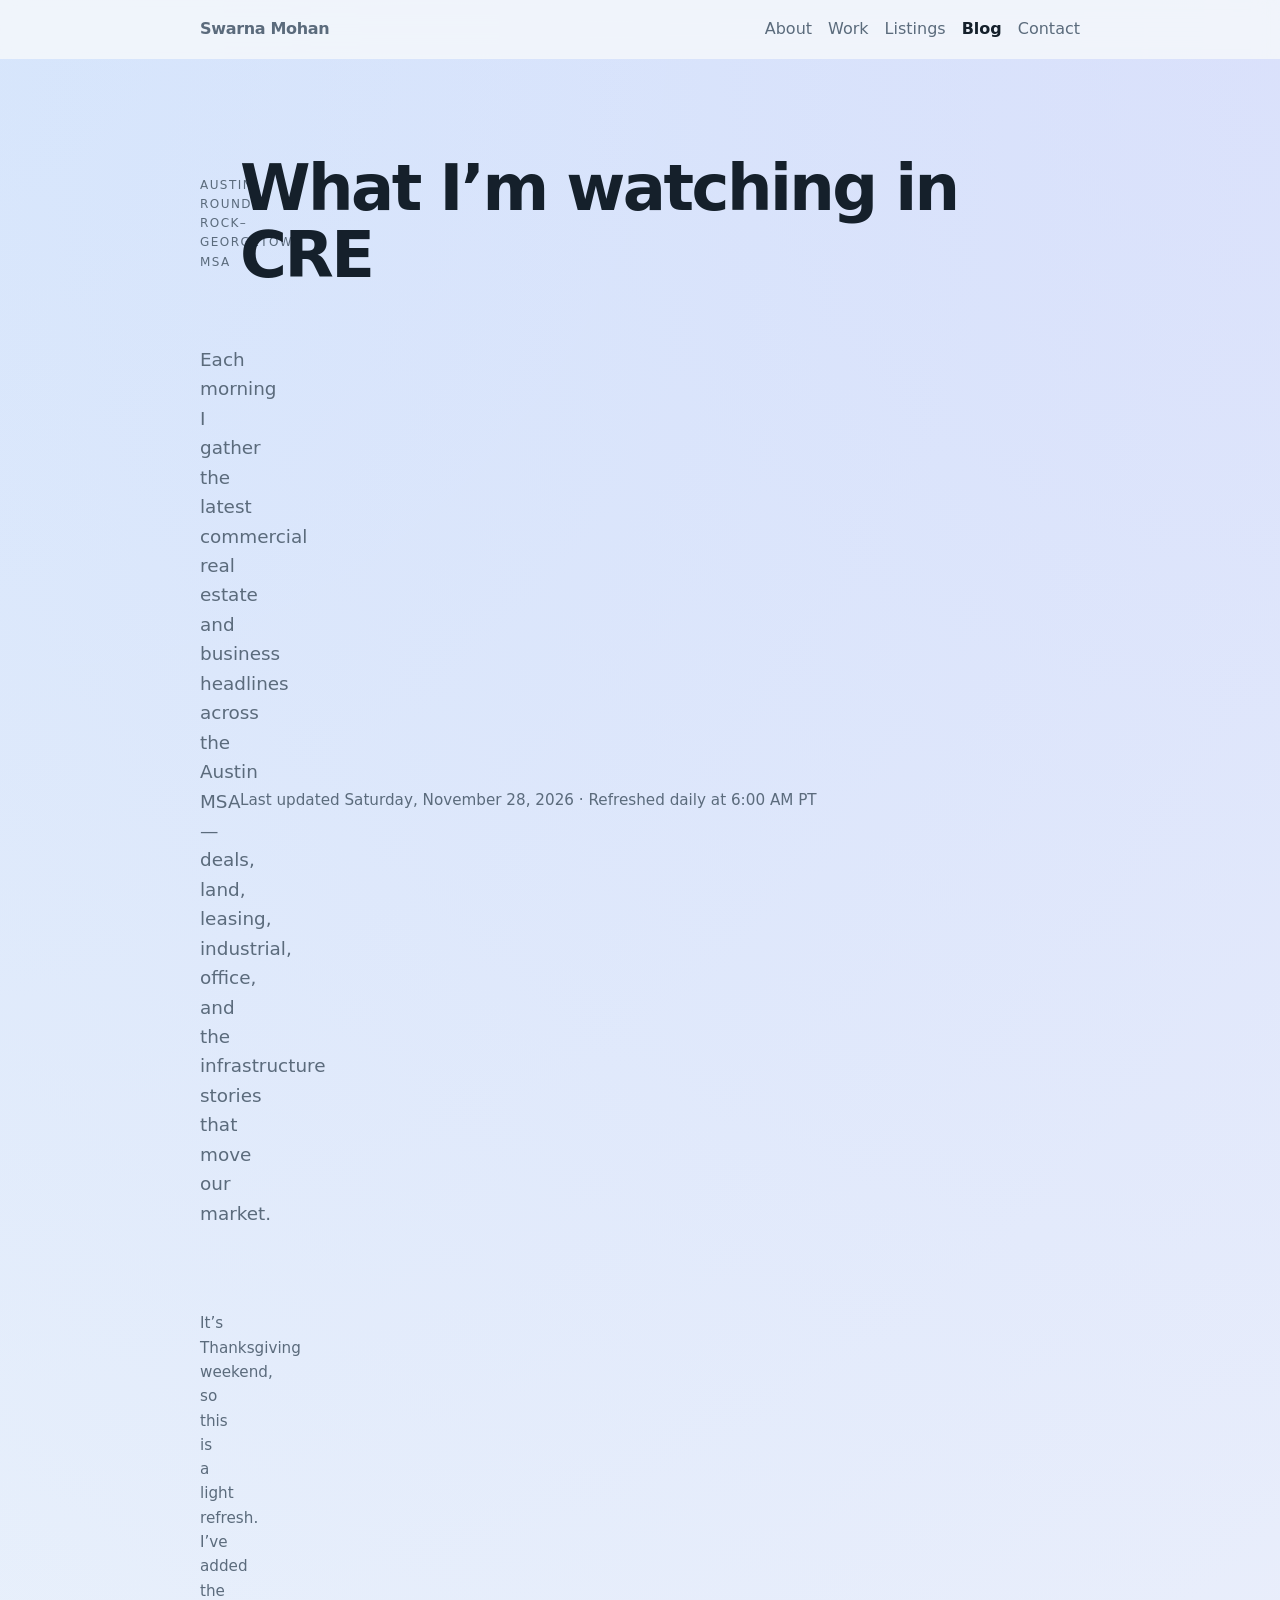
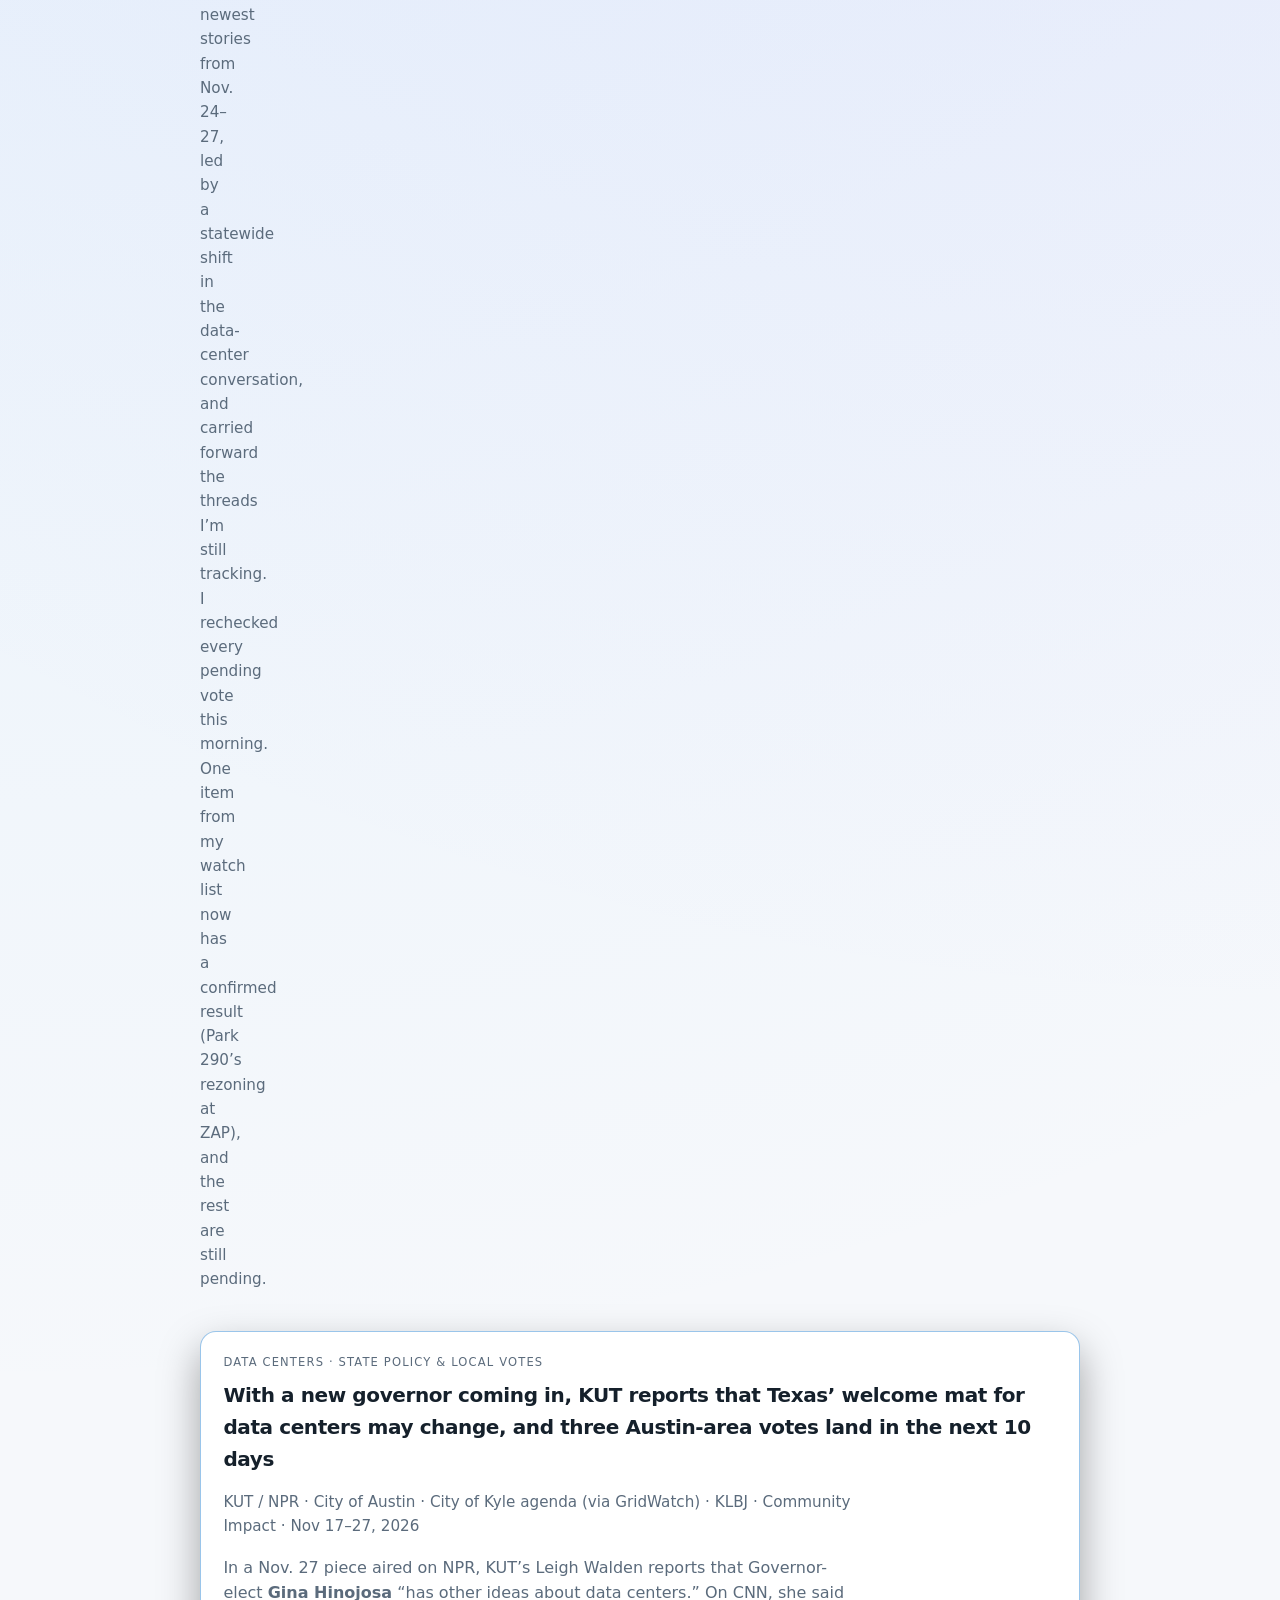
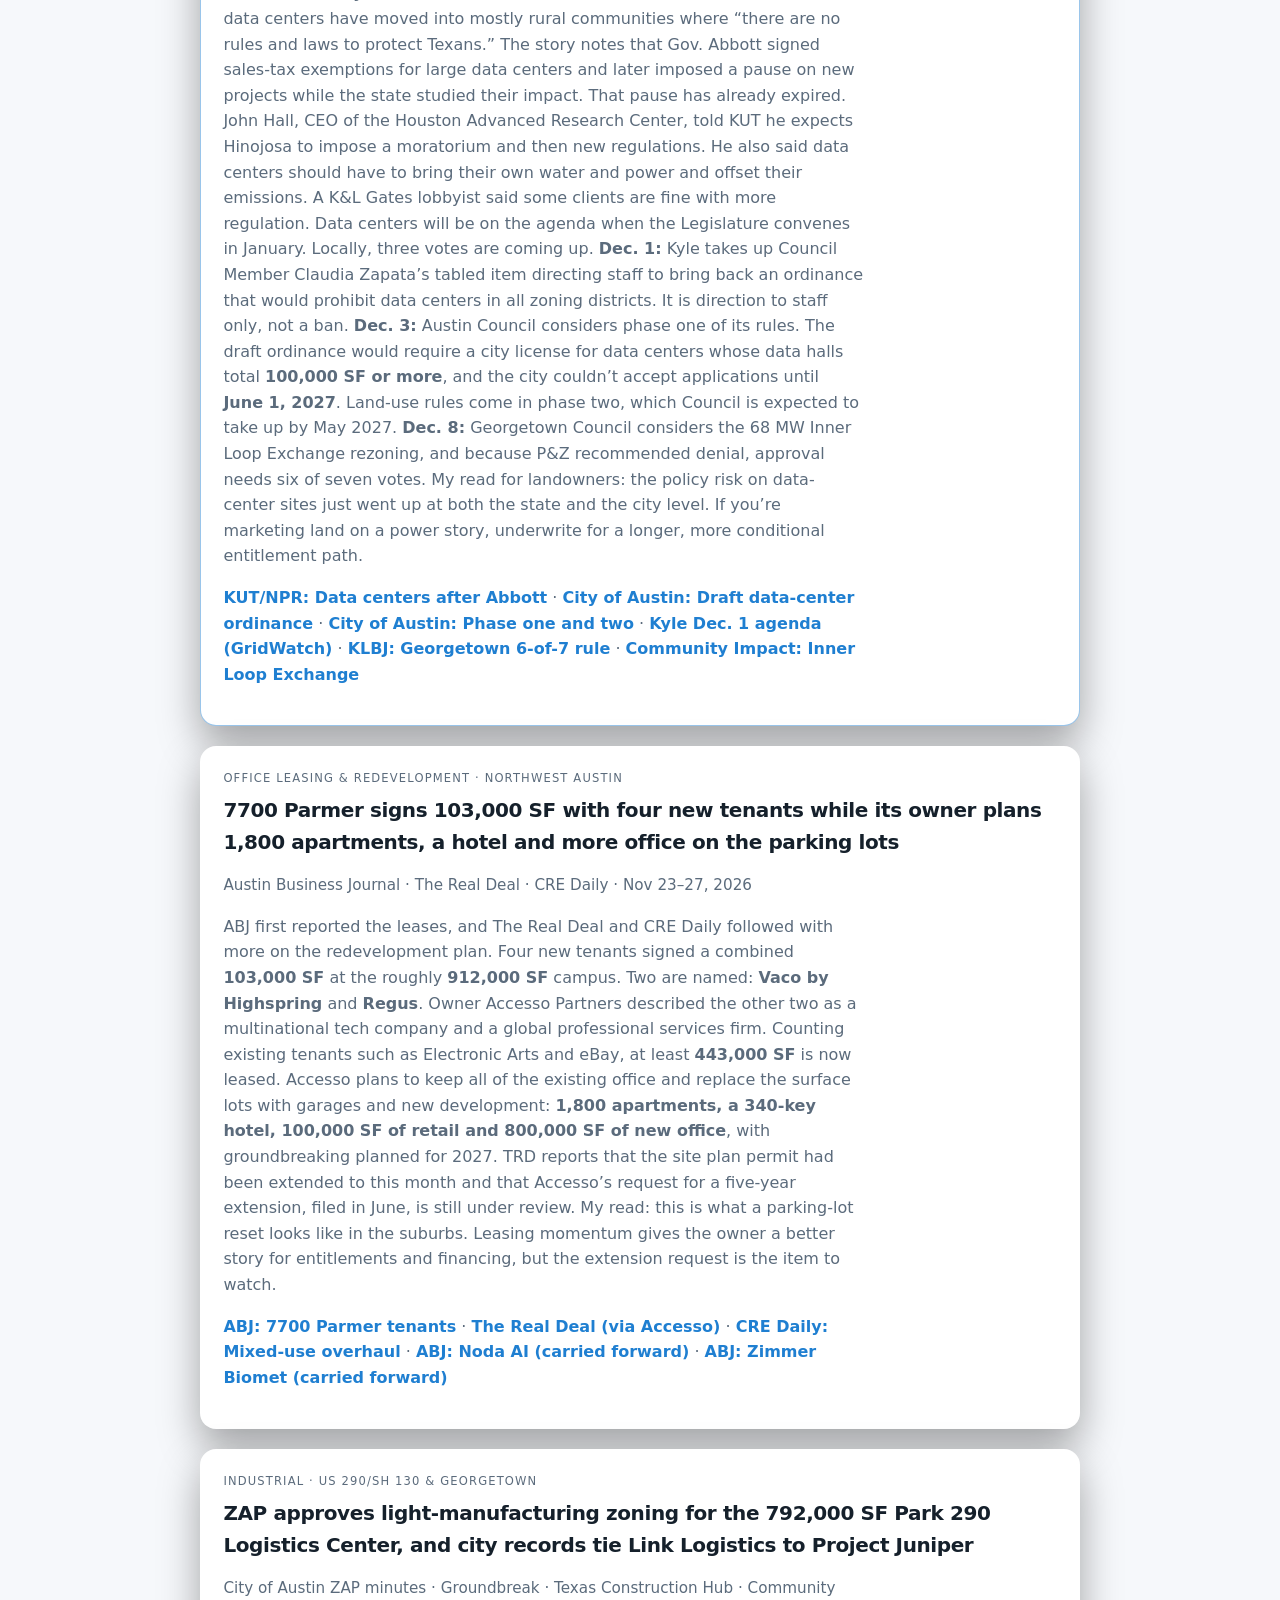
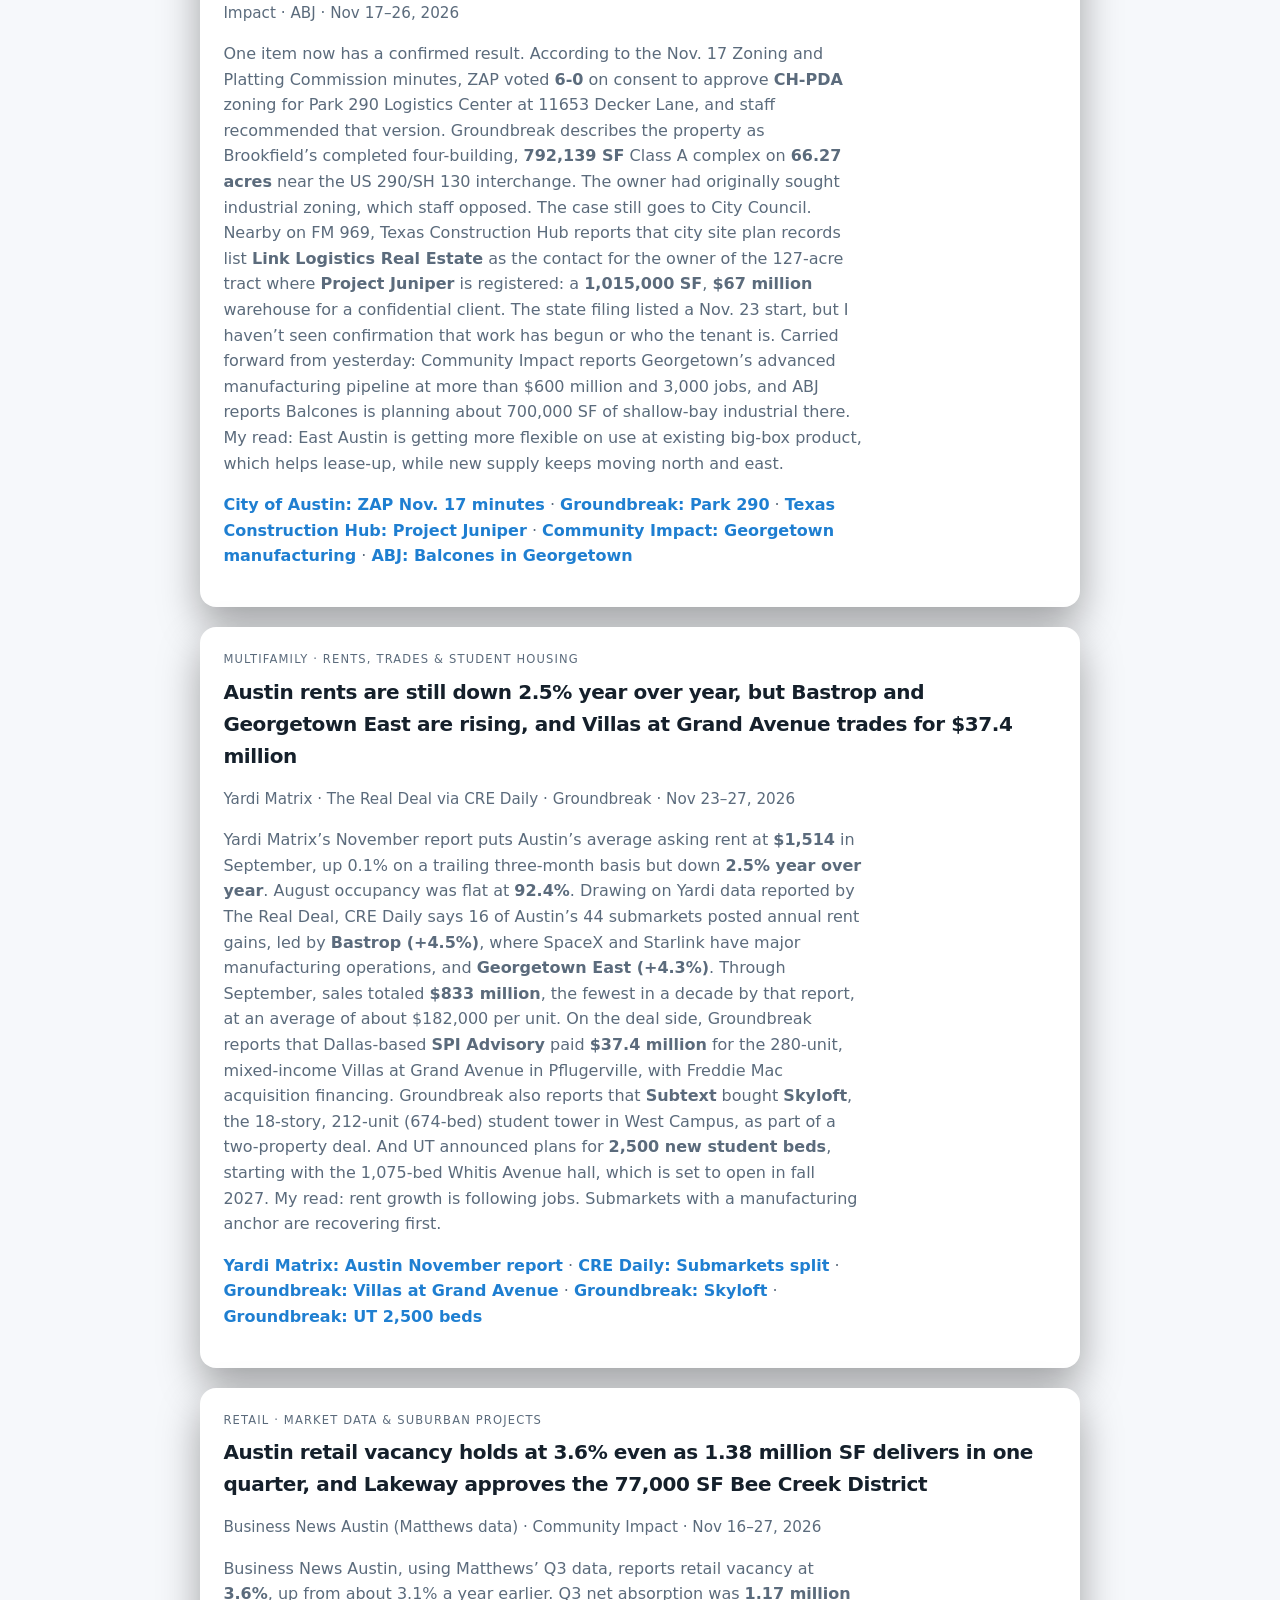
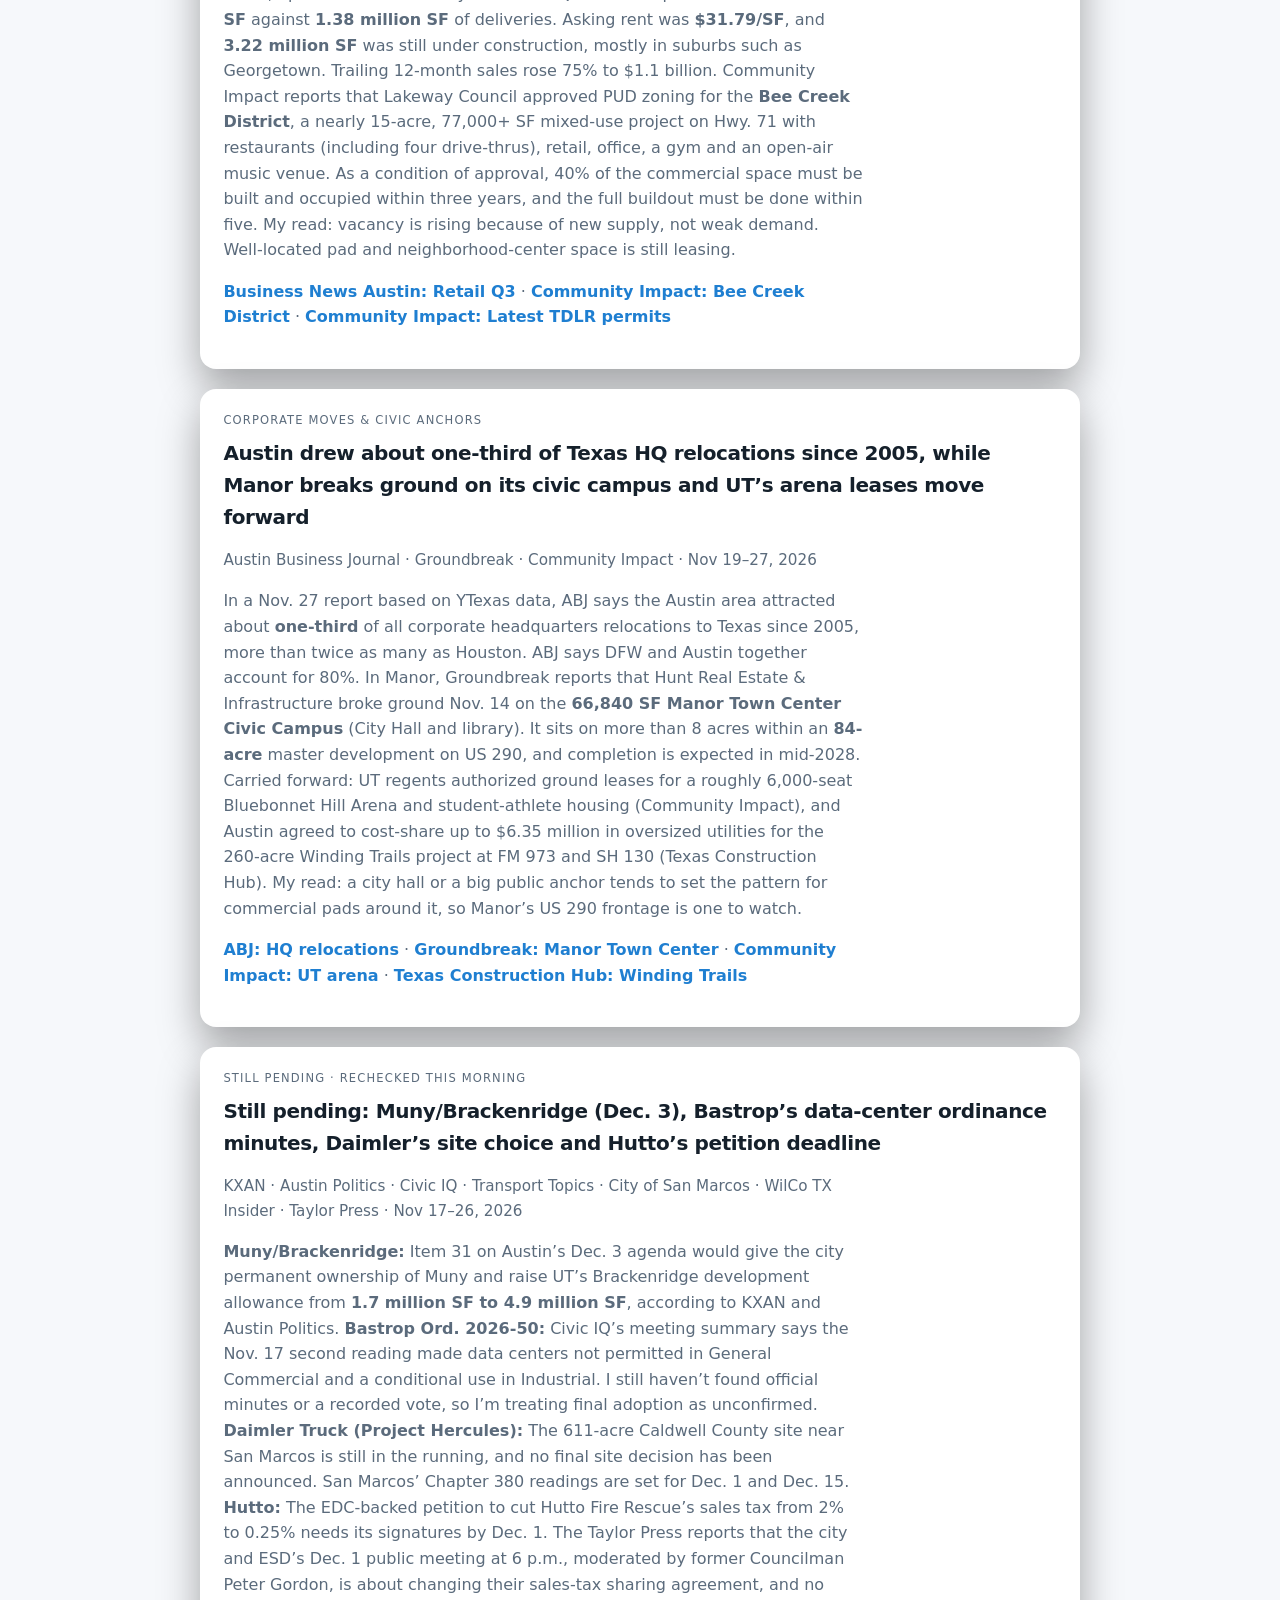
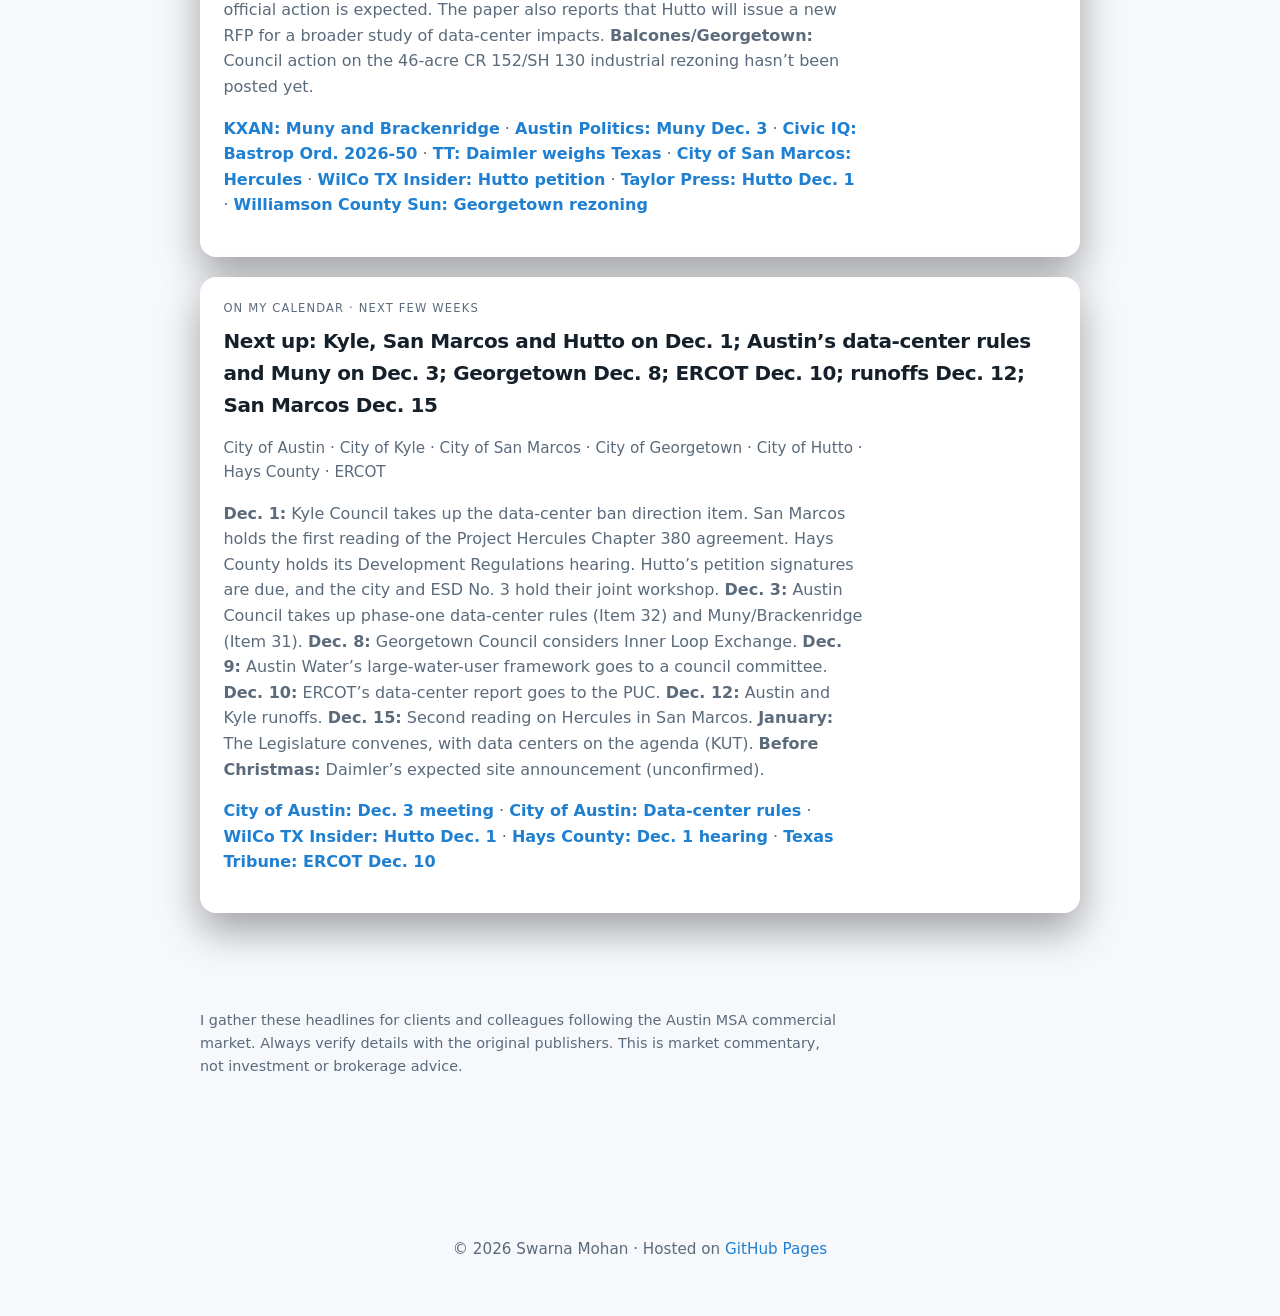
==== commit 81b2c9af: "Daily Austin CRE roundup refresh: 2026-11-28" ====
--- a/blog.html
+++ b/blog.html
@@ -26,65 +26,65 @@
       <p class="eyebrow">Austin–Round Rock–Georgetown MSA</p>
       <h1>What I’m watching in CRE</h1>
       <p class="tagline">Each morning I gather the latest commercial real estate and business headlines across the Austin MSA — deals, land, leasing, industrial, office, and the infrastructure stories that move our market.</p>
-      <p class="meta">Last updated Friday, November 27, 2026 · Refreshed daily at 6:00 AM PT</p>
-      <p class="meta">It’s the day after Thanksgiving and the news wire is quiet, so this is a light refresh. I’ve added a few new stories from Nov. 24–26 and carried forward the threads I’m still tracking. I rechecked every pending vote and decision this morning, and none of them has a new public result yet.</p>
+      <p class="meta">Last updated Saturday, November 28, 2026 · Refreshed daily at 6:00 AM PT</p>
+      <p class="meta">It’s Thanksgiving weekend, so this is a light refresh. I’ve added the newest stories from Nov. 24–27, led by a statewide shift in the data-center conversation, and carried forward the threads I’m still tracking. I rechecked every pending vote this morning. One item from my watch list now has a confirmed result (Park 290’s rezoning at ZAP), and the rest are still pending.</p>
     </section>
 
     <section class="section blog-list" aria-label="Latest posts">
       <article class="blog-card featured">
-        <p class="blog-kicker">Advanced manufacturing · Georgetown &amp; SH 130</p>
-        <h2><a href="https://communityimpact.com/georgetown/business/advanced-manufacturing-sector-sees-surge-in-georgetown/" target="_blank" rel="noopener noreferrer">Georgetown says its manufacturing pipeline is the biggest it has ever been: more than $600 million and 3,000 jobs projected this year, with Balcones lining up about 700,000 SF of new industrial space</a></h2>
-        <p class="blog-meta">Community Impact · Austin Business Journal · Williamson County Sun · Nov 20–26, 2026</p>
-        <p>In a Nov. 26 report, Community Impact quotes Georgetown Economic Development Director Cameron Goodman as saying <strong>more than $600 million in investment and 3,000 new jobs</strong> could come to Georgetown from advanced manufacturing projects this year alone. “Just in terms of projects we’re working on now, it’s the biggest our pipeline’s ever been,” he said. The names CI lists are <strong>Compal</strong> and <strong>Pegatron</strong>, Taiwanese electronics makers that picked Georgetown for their first U.S. facilities, after the city competed against 15 locations nationwide. Compal expects to finish construction by February 2027, and Pegatron by May 2027. <strong>Baer Manufacturing</strong> is in temporary space for now and plans to move into a <strong>606,000 SF</strong> facility next summer. <strong>Aalo Atomics</strong> leased a <strong>204,350 SF</strong> building and expects to start using it early next year, for metalworking only and with no nuclear materials on site, according to the company. On the supply side, ABJ reported Nov. 25 that <strong>Balcones Real Estate</strong> is planning about <strong>700,000 SF</strong> of shallow-bay industrial in Georgetown and that the project would not include data centers. The Williamson County Sun reports that P&amp;Z voted 6-1 on Nov. 17 to recommend Intensive Industrial zoning for about 46.39 acres at CR 152 and SH 130. Council action on that rezoning hasn’t been posted yet. My read: when big tenants are landing like this, their suppliers come next, and those suppliers will need small-bay space with good power. That’s a thin slice of supply in Williamson County today.</p>
-        <p><a class="text-link" href="https://communityimpact.com/georgetown/business/advanced-manufacturing-sector-sees-surge-in-georgetown/" target="_blank" rel="noopener noreferrer">Community Impact: Georgetown manufacturing surge</a> · <a class="text-link" href="https://www.bizjournals.com/austin/news/2026/11/25/balcones-georgetown-industrial-manufacturing-texas.html" target="_blank" rel="noopener noreferrer">ABJ: Balcones in Georgetown</a> · <a class="text-link" href="https://www.wilcosun.com/news-georgetown/pz-recommends-industrial-rezoning-4639-acres-northeastern-georgetown" target="_blank" rel="noopener noreferrer">Williamson County Sun: P&amp;Z 6-1</a></p>
+        <p class="blog-kicker">Data centers · State policy &amp; local votes</p>
+        <h2><a href="https://www.npr.org/2026/11/27/nx-s1-6048749/with-abbott-out-what-does-the-future-look-like-for-data-centers-in-texas" target="_blank" rel="noopener noreferrer">With a new governor coming in, KUT reports that Texas’ welcome mat for data centers may change, and three Austin-area votes land in the next 10 days</a></h2>
+        <p class="blog-meta">KUT / NPR · City of Austin · City of Kyle agenda (via GridWatch) · KLBJ · Community Impact · Nov 17–27, 2026</p>
+        <p>In a Nov. 27 piece aired on NPR, KUT’s Leigh Walden reports that Governor-elect <strong>Gina Hinojosa</strong> “has other ideas about data centers.” On CNN, she said data centers have moved into mostly rural communities where “there are no rules and laws to protect Texans.” The story notes that Gov. Abbott signed sales-tax exemptions for large data centers and later imposed a pause on new projects while the state studied their impact. That pause has already expired. John Hall, CEO of the Houston Advanced Research Center, told KUT he expects Hinojosa to impose a moratorium and then new regulations. He also said data centers should have to bring their own water and power and offset their emissions. A K&amp;L Gates lobbyist said some clients are fine with more regulation. Data centers will be on the agenda when the Legislature convenes in January. Locally, three votes are coming up. <strong>Dec. 1:</strong> Kyle takes up Council Member Claudia Zapata’s tabled item directing staff to bring back an ordinance that would prohibit data centers in all zoning districts. It is direction to staff only, not a ban. <strong>Dec. 3:</strong> Austin Council considers phase one of its rules. The draft ordinance would require a city license for data centers whose data halls total <strong>100,000 SF or more</strong>, and the city couldn’t accept applications until <strong>June 1, 2027</strong>. Land-use rules come in phase two, which Council is expected to take up by May 2027. <strong>Dec. 8:</strong> Georgetown Council considers the 68 MW Inner Loop Exchange rezoning, and because P&amp;Z recommended denial, approval needs six of seven votes. My read for landowners: the policy risk on data-center sites just went up at both the state and the city level. If you’re marketing land on a power story, underwrite for a longer, more conditional entitlement path.</p>
+        <p><a class="text-link" href="https://www.npr.org/2026/11/27/nx-s1-6048749/with-abbott-out-what-does-the-future-look-like-for-data-centers-in-texas" target="_blank" rel="noopener noreferrer">KUT/NPR: Data centers after Abbott</a> · <a class="text-link" href="https://services.austintexas.gov/edims/document.cfm?id=486223" target="_blank" rel="noopener noreferrer">City of Austin: Draft data-center ordinance</a> · <a class="text-link" href="https://www.austintexas.gov/development-services/building-connections/council-consider-first-phase-data-center-regulations" target="_blank" rel="noopener noreferrer">City of Austin: Phase one and two</a> · <a class="text-link" href="https://gridwatchtheusa.com/docket/texas/kyle/on-the-agenda-kyle-city-council-dec-01-2026-data-center-nov-23/" target="_blank" rel="noopener noreferrer">Kyle Dec. 1 agenda (GridWatch)</a> · <a class="text-link" href="https://www.newsradioklbj.com/austinlocalnews/georgetown-commission-opposes-proposed-data-center/" target="_blank" rel="noopener noreferrer">KLBJ: Georgetown 6-of-7 rule</a> · <a class="text-link" href="https://communityimpact.com/georgetown/development/georgetown-planning-officials-recommend-denial-for-proposed-data-center-zoning/" target="_blank" rel="noopener noreferrer">Community Impact: Inner Loop Exchange</a></p>
       </article>
       <article class="blog-card">
-        <p class="blog-kicker">Institutional land · UT Austin</p>
-        <h2><a href="https://communityimpact.com/central-austin/development/new-ut-austin-arena-student-athlete-facilities-move-toward-development/" target="_blank" rel="noopener noreferrer">UT regents authorize ground leases for a 6,000-seat Bluebonnet Hill Arena and student-athlete housing, and ABJ looks at what UT’s medical build-out means for Austin</a></h2>
-        <p class="blog-meta">Community Impact · Austin Business Journal · KXAN · Nov 19–26, 2026</p>
-        <p>Here’s an update on the UT item I had listed as unconfirmed. Community Impact reports that on Nov. 19 the UT System regents voted to authorize <strong>ground leases</strong> with the 2033 Higher Education Development Foundation for a roughly <strong>6,000-capacity Bluebonnet Hill Arena</strong> on <strong>4.1 acres</strong> and student-athlete housing on <strong>1.1 acres</strong>, along with related financing. Both sites are north of East MLK Boulevard, between the Moody Center and the former Erwin Center site. CI says the arena could include street-facing retail, and the housing is set to open in <strong>fall 2029</strong>. UT also agreed to move forward on a long-term arena operating agreement with <strong>Live Nation</strong>. The exact sites, the development partner and the lease terms have not been made public. Separately, a Nov. 26 ABJ special report argues that UT’s new academic medical center and medical school should support two emerging economic sectors in the region. In my experience, academic medical anchors pull in medical office, lab and workforce housing demand for years, so I’ll be watching how much of that lands near the Central Austin campus. Muny and the Brackenridge Tract are a separate matter, and that vote is still set for Austin City Council on Dec. 3 (more below).</p>
-        <p><a class="text-link" href="https://communityimpact.com/central-austin/development/new-ut-austin-arena-student-athlete-facilities-move-toward-development/" target="_blank" rel="noopener noreferrer">Community Impact: Arena and housing</a> · <a class="text-link" href="https://www.bizjournals.com/austin/news/2026/11/26/ut-austin-dell-medical-school-economic-boon.html" target="_blank" rel="noopener noreferrer">ABJ: UT healthcare investment</a> · <a class="text-link" href="https://www.kxan.com/news/local/austin/ut-regents-discuss-potential-new-arena-student-housing-on-former-erwin-center-site/" target="_blank" rel="noopener noreferrer">KXAN: Regents discussion</a></p>
+        <p class="blog-kicker">Office leasing &amp; redevelopment · Northwest Austin</p>
+        <h2><a href="https://www.bizjournals.com/austin/news/2026/11/23/office-tenants-7700-parmer-leases-real-estate.html" target="_blank" rel="noopener noreferrer">7700 Parmer signs 103,000 SF with four new tenants while its owner plans 1,800 apartments, a hotel and more office on the parking lots</a></h2>
+        <p class="blog-meta">Austin Business Journal · The Real Deal · CRE Daily · Nov 23–27, 2026</p>
+        <p>ABJ first reported the leases, and The Real Deal and CRE Daily followed with more on the redevelopment plan. Four new tenants signed a combined <strong>103,000 SF</strong> at the roughly <strong>912,000 SF</strong> campus. Two are named: <strong>Vaco by Highspring</strong> and <strong>Regus</strong>. Owner Accesso Partners described the other two as a multinational tech company and a global professional services firm. Counting existing tenants such as Electronic Arts and eBay, at least <strong>443,000 SF</strong> is now leased. Accesso plans to keep all of the existing office and replace the surface lots with garages and new development: <strong>1,800 apartments, a 340-key hotel, 100,000 SF of retail and 800,000 SF of new office</strong>, with groundbreaking planned for 2027. TRD reports that the site plan permit had been extended to this month and that Accesso’s request for a five-year extension, filed in June, is still under review. My read: this is what a parking-lot reset looks like in the suburbs. Leasing momentum gives the owner a better story for entitlements and financing, but the extension request is the item to watch.</p>
+        <p><a class="text-link" href="https://www.bizjournals.com/austin/news/2026/11/23/office-tenants-7700-parmer-leases-real-estate.html" target="_blank" rel="noopener noreferrer">ABJ: 7700 Parmer tenants</a> · <a class="text-link" href="https://accessopartners.com/northwest-austin-office-park-secures-100k-sf-in-leases-as-mixed-use-plans-advance/" target="_blank" rel="noopener noreferrer">The Real Deal (via Accesso)</a> · <a class="text-link" href="https://www.credaily.com/briefs/7700-parmer-signs-103k-sf-as-owner-plans-mixed-use-overhaul/" target="_blank" rel="noopener noreferrer">CRE Daily: Mixed-use overhaul</a> · <a class="text-link" href="https://www.bizjournals.com/austin/news/2026/11/25/noda-ai-defense-contractor-aerospace-drones-atx.html" target="_blank" rel="noopener noreferrer">ABJ: Noda AI (carried forward)</a> · <a class="text-link" href="https://www.bizjournals.com/austin/news/2026/11/24/zimmer-biomet-metcenter-lease-office-airport-abia.html" target="_blank" rel="noopener noreferrer">ABJ: Zimmer Biomet (carried forward)</a></p>
       </article>
       <article class="blog-card">
-        <p class="blog-kicker">Infrastructure · Utilities &amp; I-35 mitigation</p>
-        <h2><a href="https://www.texasconstructionhub.com/stories/austin-winding-trails-635m-utility-agreements" target="_blank" rel="noopener noreferrer">Austin agrees to cost-share up to $6.35 million in oversized utility lines for the 260-acre Winding Trails project at FM 973 and SH 130, and a $25 million Lady Bird Lake boardwalk moves ahead</a></h2>
-        <p class="blog-meta">Texas Construction Hub · City of Austin · Austin Politics · Community Impact · Nov 16–25, 2026</p>
-        <p>City backup documents describe <strong>Z Modular’s Winding Trails East and West</strong> as about <strong>260 acres</strong> at 7308 N. FM 973, in Austin’s ETJ. The plans call for about <strong>1,254 multifamily units</strong>, <strong>195,000 SF of office</strong>, <strong>205,000 SF of retail</strong>, 87,500 SF of restaurant space, a 16,500 SF event center, 115 hotel rooms and 14 acres of sports fields. Items 66 and 67 let Austin Water reimburse the developer for oversizing lines to serve neighboring land, up to <strong>$1.85 million for water</strong> and <strong>$4.5 million for wastewater</strong>. Both were on the Nov. 19 consent agenda. Austin Politics reports that no items were pulled and consent was adopted in one vote, but the official minutes are still pending. Downtown, Community Impact reports that Council voted on Nov. 19 to authorize a <strong>$25 million</strong> TxDOT-funded boardwalk over Lady Bird Lake. It will run between South First and South Congress, next to the Hyatt Regency and One Lady Bird Lake, as mitigation for the I-35 Capital Express project. Some residents objected to where the money is going. For me, the Winding Trails item is the bigger CRE signal. When the city pays to oversize trunk lines along SH 130, it is preparing the surrounding land for future development, and that is good news for east Travis County landowners. Bisnow has reported that utility availability is one of the main reasons I-35 projects get delayed.</p>
-        <p><a class="text-link" href="https://www.texasconstructionhub.com/stories/austin-winding-trails-635m-utility-agreements" target="_blank" rel="noopener noreferrer">Texas Construction Hub: Winding Trails</a> · <a class="text-link" href="https://services.austintexas.gov/edims/document.cfm?id=485399" target="_blank" rel="noopener noreferrer">City of Austin: Item 67 backup</a> · <a class="text-link" href="https://www.austinpolitics.org/on-my-block/nov-19-council-results-boardwalk-easements-girls-school-appeal-social-services" target="_blank" rel="noopener noreferrer">Austin Politics: Nov. 19 results</a> · <a class="text-link" href="https://communityimpact.com/central-austin/government/austin-s-25m-lakefront-boardwalk-plans-advance-as-part-of-i-35-expansion-mitigation/" target="_blank" rel="noopener noreferrer">Community Impact: Boardwalk</a> · <a class="text-link" href="https://www.bisnow.com/news/austin-san-antonio/construction-development/developers-face-i-35-project-delays-with-financing-utilities-harder-to-secure" target="_blank" rel="noopener noreferrer">Bisnow: I-35 delays</a></p>
+        <p class="blog-kicker">Industrial · US 290/SH 130 &amp; Georgetown</p>
+        <h2><a href="https://www.groundbreak.city/austin/park-290-logistics-center-completed-decker-lane-austin" target="_blank" rel="noopener noreferrer">ZAP approves light-manufacturing zoning for the 792,000 SF Park 290 Logistics Center, and city records tie Link Logistics to Project Juniper</a></h2>
+        <p class="blog-meta">City of Austin ZAP minutes · Groundbreak · Texas Construction Hub · Community Impact · ABJ · Nov 17–26, 2026</p>
+        <p>One item now has a confirmed result. According to the Nov. 17 Zoning and Platting Commission minutes, ZAP voted <strong>6-0</strong> on consent to approve <strong>CH-PDA</strong> zoning for Park 290 Logistics Center at 11653 Decker Lane, and staff recommended that version. Groundbreak describes the property as Brookfield’s completed four-building, <strong>792,139 SF</strong> Class A complex on <strong>66.27 acres</strong> near the US 290/SH 130 interchange. The owner had originally sought industrial zoning, which staff opposed. The case still goes to City Council. Nearby on FM 969, Texas Construction Hub reports that city site plan records list <strong>Link Logistics Real Estate</strong> as the contact for the owner of the 127-acre tract where <strong>Project Juniper</strong> is registered: a <strong>1,015,000 SF</strong>, <strong>$67 million</strong> warehouse for a confidential client. The state filing listed a Nov. 23 start, but I haven’t seen confirmation that work has begun or who the tenant is. Carried forward from yesterday: Community Impact reports Georgetown’s advanced manufacturing pipeline at more than $600 million and 3,000 jobs, and ABJ reports Balcones is planning about 700,000 SF of shallow-bay industrial there. My read: East Austin is getting more flexible on use at existing big-box product, which helps lease-up, while new supply keeps moving north and east.</p>
+        <p><a class="text-link" href="https://services.austintexas.gov/edims/document.cfm?id=486105" target="_blank" rel="noopener noreferrer">City of Austin: ZAP Nov. 17 minutes</a> · <a class="text-link" href="https://www.groundbreak.city/austin/park-290-logistics-center-completed-decker-lane-austin" target="_blank" rel="noopener noreferrer">Groundbreak: Park 290</a> · <a class="text-link" href="https://www.texasconstructionhub.com/stories/project-juniper-austin-67m-warehouse-filing" target="_blank" rel="noopener noreferrer">Texas Construction Hub: Project Juniper</a> · <a class="text-link" href="https://communityimpact.com/georgetown/business/advanced-manufacturing-sector-sees-surge-in-georgetown/" target="_blank" rel="noopener noreferrer">Community Impact: Georgetown manufacturing</a> · <a class="text-link" href="https://www.bizjournals.com/austin/news/2026/11/25/balcones-georgetown-industrial-manufacturing-texas.html" target="_blank" rel="noopener noreferrer">ABJ: Balcones in Georgetown</a></p>
       </article>
       <article class="blog-card">
-        <p class="blog-kicker">Office leasing · Carried forward</p>
-        <h2><a href="https://www.bizjournals.com/austin/news/2026/11/25/noda-ai-defense-contractor-aerospace-drones-atx.html" target="_blank" rel="noopener noreferrer">Defense contractor Noda AI leases the entire 201–207 E. St. Elmo Road office building</a></h2>
-        <p class="blog-meta">Austin Business Journal · LoopNet · Nov 23–25, 2026</p>
-        <p>This one is carried over from earlier this week. ABJ reports that <strong>Noda AI</strong> leased all of the 201–207 E. St. Elmo Road office building in South Austin. ABJ calls the deal further evidence of Austin’s defense-industry boom. The property’s former LoopNet listing described about <strong>46,565 SF</strong> of new creative office. Lease terms weren’t in the public summary. Put this together with Zimmer Biomet at MetCenter and the four tenants totaling more than 100,000 SF at <strong>7700 Parmer</strong>, and it’s clear that move-in-ready space with a clear tenant story is still leasing.</p>
-        <p><a class="text-link" href="https://www.bizjournals.com/austin/news/2026/11/25/noda-ai-defense-contractor-aerospace-drones-atx.html" target="_blank" rel="noopener noreferrer">ABJ: Noda AI</a> · <a class="text-link" href="https://www.bizjournals.com/austin/news/2026/11/23/office-tenants-7700-parmer-leases-real-estate.html" target="_blank" rel="noopener noreferrer">ABJ: 7700 Parmer</a> · <a class="text-link" href="https://www.bizjournals.com/austin/news/2026/11/24/zimmer-biomet-metcenter-lease-office-airport-abia.html" target="_blank" rel="noopener noreferrer">ABJ: Zimmer Biomet</a></p>
+        <p class="blog-kicker">Multifamily · Rents, trades &amp; student housing</p>
+        <h2><a href="https://www.yardimatrix.com/multifamily-metro/matrix-multifamily-austin-report-november-2026/" target="_blank" rel="noopener noreferrer">Austin rents are still down 2.5% year over year, but Bastrop and Georgetown East are rising, and Villas at Grand Avenue trades for $37.4 million</a></h2>
+        <p class="blog-meta">Yardi Matrix · The Real Deal via CRE Daily · Groundbreak · Nov 23–27, 2026</p>
+        <p>Yardi Matrix’s November report puts Austin’s average asking rent at <strong>$1,514</strong> in September, up 0.1% on a trailing three-month basis but down <strong>2.5% year over year</strong>. August occupancy was flat at <strong>92.4%</strong>. Drawing on Yardi data reported by The Real Deal, CRE Daily says 16 of Austin’s 44 submarkets posted annual rent gains, led by <strong>Bastrop (+4.5%)</strong>, where SpaceX and Starlink have major manufacturing operations, and <strong>Georgetown East (+4.3%)</strong>. Through September, sales totaled <strong>$833 million</strong>, the fewest in a decade by that report, at an average of about $182,000 per unit. On the deal side, Groundbreak reports that Dallas-based <strong>SPI Advisory</strong> paid <strong>$37.4 million</strong> for the 280-unit, mixed-income Villas at Grand Avenue in Pflugerville, with Freddie Mac acquisition financing. Groundbreak also reports that <strong>Subtext</strong> bought <strong>Skyloft</strong>, the 18-story, 212-unit (674-bed) student tower in West Campus, as part of a two-property deal. And UT announced plans for <strong>2,500 new student beds</strong>, starting with the 1,075-bed Whitis Avenue hall, which is set to open in fall 2027. My read: rent growth is following jobs. Submarkets with a manufacturing anchor are recovering first.</p>
+        <p><a class="text-link" href="https://www.yardimatrix.com/multifamily-metro/matrix-multifamily-austin-report-november-2026/" target="_blank" rel="noopener noreferrer">Yardi Matrix: Austin November report</a> · <a class="text-link" href="https://www.credaily.com/briefs/austin-submarkets-split-as-bastrop-rents-jump-4-5/" target="_blank" rel="noopener noreferrer">CRE Daily: Submarkets split</a> · <a class="text-link" href="https://www.groundbreak.city/austin/villas-at-grand-avenue-sells-pflugerville" target="_blank" rel="noopener noreferrer">Groundbreak: Villas at Grand Avenue</a> · <a class="text-link" href="https://www.groundbreak.city/austin/skyloft-sells-subtext-west-campus" target="_blank" rel="noopener noreferrer">Groundbreak: Skyloft</a> · <a class="text-link" href="https://www.groundbreak.city/austin/whitis-hall-under-construction-ut-austin" target="_blank" rel="noopener noreferrer">Groundbreak: UT 2,500 beds</a></p>
       </article>
       <article class="blog-card">
-        <p class="blog-kicker">Multifamily &amp; suburban mixed use · Carried forward</p>
-        <h2><a href="https://www.bizjournals.com/austin/news/2026/11/25/texas-multifamily-construction-q3-2026-data.html" target="_blank" rel="noopener noreferrer">The apartment pipeline keeps shrinking, while senior housing and town-center projects move ahead in Leander, Dripping Springs and Taylor</a></h2>
-        <p class="blog-meta">Austin Business Journal · Matthews · Newmark · Community Impact · City of Taylor · Nov 23–26, 2026</p>
-        <p>These items are carried over from earlier this week. ABJ, citing CoStar, reports a pronounced Q3 drop in Austin’s under-construction share. Matthews puts the pipeline at <strong>13,543 units (about 3.9% of inventory)</strong>, and Newmark says starts are down about <strong>73%</strong> from their late-2023 peak. Newmark also arranged the sale of the 280-unit <strong>Villas at Grand Avenue</strong> in Pflugerville. In the suburbs, Community Impact reports Verdot Capital’s <strong>234-unit Hayden Grove at Northline</strong> senior community in Leander and Serenova’s 175-unit 55+ community in Dripping Springs. ABJ reports that EVK Homes has broken ground on <strong>North Village</strong> in Taylor, which includes 10 acres of commercial. One new Taylor item: the city announced on Nov. 24, and ABJ followed up Nov. 26, about <strong>$1.1 million</strong> in Samsung Spark! gifts for Fannie Robinson Park, Murphy Park’s mini golf and a fire department hazmat trailer. Investment in a city’s quality of life tends to come before the retail and housing that follow it.</p>
-        <p><a class="text-link" href="https://www.bizjournals.com/austin/news/2026/11/25/texas-multifamily-construction-q3-2026-data.html" target="_blank" rel="noopener noreferrer">ABJ: Pipeline dive</a> · <a class="text-link" href="https://www.matthews.com/insights/austin-multifamily-q3-2026" target="_blank" rel="noopener noreferrer">Matthews: Austin Q3</a> · <a class="text-link" href="https://communityimpact.com/leander-liberty-hill/development/234-unit-senior-living-facility-planned-for-northline-development-in-leander/" target="_blank" rel="noopener noreferrer">Community Impact: Hayden Grove</a> · <a class="text-link" href="https://www.bizjournals.com/austin/news/2026/11/25/evk-homes-taylor-development-homes-retail-texas.html" target="_blank" rel="noopener noreferrer">ABJ: North Village</a> · <a class="text-link" href="https://www.bizjournals.com/austin/news/2026/11/26/samsung-taylor-texas-donation.html" target="_blank" rel="noopener noreferrer">ABJ: Samsung gifts to Taylor</a> · <a class="text-link" href="http://taylortx.gov/m/newsflash/Home/Detail/2140" target="_blank" rel="noopener noreferrer">City of Taylor</a></p>
+        <p class="blog-kicker">Retail · Market data &amp; suburban projects</p>
+        <h2><a href="https://businessnewsaustin.com/austin-retail-vacancy-holds-3-6-as-construction-surges/" target="_blank" rel="noopener noreferrer">Austin retail vacancy holds at 3.6% even as 1.38 million SF delivers in one quarter, and Lakeway approves the 77,000 SF Bee Creek District</a></h2>
+        <p class="blog-meta">Business News Austin (Matthews data) · Community Impact · Nov 16–27, 2026</p>
+        <p>Business News Austin, using Matthews’ Q3 data, reports retail vacancy at <strong>3.6%</strong>, up from about 3.1% a year earlier. Q3 net absorption was <strong>1.17 million SF</strong> against <strong>1.38 million SF</strong> of deliveries. Asking rent was <strong>$31.79/SF</strong>, and <strong>3.22 million SF</strong> was still under construction, mostly in suburbs such as Georgetown. Trailing 12-month sales rose 75% to $1.1 billion. Community Impact reports that Lakeway Council approved PUD zoning for the <strong>Bee Creek District</strong>, a nearly 15-acre, 77,000+ SF mixed-use project on Hwy. 71 with restaurants (including four drive-thrus), retail, office, a gym and an open-air music venue. As a condition of approval, 40% of the commercial space must be built and occupied within three years, and the full buildout must be done within five. My read: vacancy is rising because of new supply, not weak demand. Well-located pad and neighborhood-center space is still leasing.</p>
+        <p><a class="text-link" href="https://businessnewsaustin.com/austin-retail-vacancy-holds-3-6-as-construction-surges/" target="_blank" rel="noopener noreferrer">Business News Austin: Retail Q3</a> · <a class="text-link" href="https://communityimpact.com/lake-travis-westlake/development/lakeway-approves-zoning-for-new-bee-creek-district/" target="_blank" rel="noopener noreferrer">Community Impact: Bee Creek District</a> · <a class="text-link" href="https://communityimpact.com/bastrop-cedar-creek/development/fire-station-renovation-fifth-third-bank-check-out-5-major-austin-area-permits-filed-this-week/" target="_blank" rel="noopener noreferrer">Community Impact: Latest TDLR permits</a></p>
       </article>
       <article class="blog-card">
-        <p class="blog-kicker">Land use · Central Austin · Dec. 3</p>
-        <h2><a href="https://www.kxan.com/news/local/austin/save-muny-deal-sparks-concerns-about-future-of-austin-research-lab/" target="_blank" rel="noopener noreferrer">Muny/Brackenridge goes to Austin Council on Dec. 3, with UT entitlements rising from 1.7 million SF to 4.9 million SF</a></h2>
-        <p class="blog-meta">KXAN · Austin Politics · Nov 19–24, 2026</p>
-        <p>There’s nothing new on this one since my last update. KXAN reports that the deal would give the city <strong>permanent ownership of Muny</strong> and would raise development allowances on UT’s Brackenridge Tract land from <strong>1.7 million SF to 4.9 million SF across about 190 acres</strong>. Researchers want all 82 acres of the Brackenridge Field Laboratory protected, and the Environmental Commission unanimously recommended delaying the vote to June 2027. Austin Politics lists the Muny package as Item 31 on the draft Dec. 3 agenda and the data-center license as Item 32.</p>
-        <p><a class="text-link" href="https://www.kxan.com/news/local/austin/save-muny-deal-sparks-concerns-about-future-of-austin-research-lab/" target="_blank" rel="noopener noreferrer">KXAN: Muny and Brackenridge</a> · <a class="text-link" href="https://www.austinpolitics.org/on-my-block/dec-3-council-draft-agenda-guide-76-items-muny-data-centers-city-attorney" target="_blank" rel="noopener noreferrer">Austin Politics: Dec. 3 agenda guide</a></p>
+        <p class="blog-kicker">Corporate moves &amp; civic anchors</p>
+        <h2><a href="https://www.bizjournals.com/austin/news/2026/11/27/texas-corporate-headquarters-relocations.html" target="_blank" rel="noopener noreferrer">Austin drew about one-third of Texas HQ relocations since 2005, while Manor breaks ground on its civic campus and UT’s arena leases move forward</a></h2>
+        <p class="blog-meta">Austin Business Journal · Groundbreak · Community Impact · Nov 19–27, 2026</p>
+        <p>In a Nov. 27 report based on YTexas data, ABJ says the Austin area attracted about <strong>one-third</strong> of all corporate headquarters relocations to Texas since 2005, more than twice as many as Houston. ABJ says DFW and Austin together account for 80%. In Manor, Groundbreak reports that Hunt Real Estate &amp; Infrastructure broke ground Nov. 14 on the <strong>66,840 SF Manor Town Center Civic Campus</strong> (City Hall and library). It sits on more than 8 acres within an <strong>84-acre</strong> master development on US 290, and completion is expected in mid-2028. Carried forward: UT regents authorized ground leases for a roughly 6,000-seat Bluebonnet Hill Arena and student-athlete housing (Community Impact), and Austin agreed to cost-share up to $6.35 million in oversized utilities for the 260-acre Winding Trails project at FM 973 and SH 130 (Texas Construction Hub). My read: a city hall or a big public anchor tends to set the pattern for commercial pads around it, so Manor’s US 290 frontage is one to watch.</p>
+        <p><a class="text-link" href="https://www.bizjournals.com/austin/news/2026/11/27/texas-corporate-headquarters-relocations.html" target="_blank" rel="noopener noreferrer">ABJ: HQ relocations</a> · <a class="text-link" href="https://www.groundbreak.city/austin/manor-town-center-civic-campus-breaks-ground" target="_blank" rel="noopener noreferrer">Groundbreak: Manor Town Center</a> · <a class="text-link" href="https://communityimpact.com/central-austin/development/new-ut-austin-arena-student-athlete-facilities-move-toward-development/" target="_blank" rel="noopener noreferrer">Community Impact: UT arena</a> · <a class="text-link" href="https://www.texasconstructionhub.com/stories/austin-winding-trails-635m-utility-agreements" target="_blank" rel="noopener noreferrer">Texas Construction Hub: Winding Trails</a></p>
       </article>
       <article class="blog-card">
-        <p class="blog-kicker">Data centers &amp; manufacturing · Still pending</p>
-        <h2><a href="https://www.kvue.com/article/news/community/data-centers/kyle-city-council-data-center-ban-proposal/269-98b3ba4b-a010-4803-8ee6-9d8dfb9c802a" target="_blank" rel="noopener noreferrer">No new outcomes yet: Kyle’s ban direction (Dec. 1), Austin’s phase-one rules (Dec. 3), Georgetown’s Inner Loop Exchange vote (Dec. 8), Bastrop’s ordinance and Daimler’s site choice are all still pending</a></h2>
-        <p class="blog-meta">City of Kyle agenda (via GridWatch) · KLBJ · Civic IQ · Trucking (TT) · City of San Marcos · Nov 17–24, 2026</p>
-        <p>I rechecked each of these this morning, and none has a new public result. <strong>Kyle:</strong> Item 25 on Dec. 1 would direct staff to draft an ordinance banning data centers in all zoning districts. It is direction to staff only, not a ban. <strong>Georgetown:</strong> Council takes up Inner Loop Exchange on Dec. 8. Because P&amp;Z recommended denial, approval needs <strong>six of seven votes</strong>, according to KLBJ. <strong>Bastrop:</strong> Civic IQ describes the Nov. 17 second reading of Ordinance 2026-50, which would ban data centers in General Commercial and require a conditional-use permit in Industrial. I still can’t find posted minutes or a vote result, so I’m treating the outcome as unconfirmed. <strong>Daimler Truck (Project Hercules):</strong> Transport Topics and San Marcos’ FAQs say the 611-acre Caldwell County site is still a contender but no final site decision has been announced. The Chapter 380 readings are Dec. 1 and Dec. 15. <strong>Project Juniper</strong>, the 1 million SF, $67 million warehouse at 11902 FM 969, listed a TDLR start of Nov. 23. I haven’t seen confirmation that it has broken ground or who the tenant is.</p>
-        <p><a class="text-link" href="https://gridwatchtheusa.com/docket/texas/kyle/on-the-agenda-kyle-city-council-dec-01-2026-data-center-nov-23/" target="_blank" rel="noopener noreferrer">Kyle Dec. 1 agenda (GridWatch)</a> · <a class="text-link" href="https://www.newsradioklbj.com/austinlocalnews/georgetown-commission-opposes-proposed-data-center/" target="_blank" rel="noopener noreferrer">KLBJ: Georgetown</a> · <a class="text-link" href="https://civiciq.com/public-project/at-the-november-17-2026-meeting-the-council-took-second-b8f0b29d-3d6b-5b45-aecb-f8e39ad23853" target="_blank" rel="noopener noreferrer">Civic IQ: Bastrop Ord. 2026-50</a> · <a class="text-link" href="https://www.ttnews.com/articles/dtna-weighs-texas-plant" target="_blank" rel="noopener noreferrer">TT: Daimler weighs Texas</a> · <a class="text-link" href="https://www.sanmarcostx.gov/4851/Project-Hercules" target="_blank" rel="noopener noreferrer">City of San Marcos: Hercules</a> · <a class="text-link" href="https://communityimpact.com/central-austin/development/5-austin-area-permits-filed-this-week-include-upcoming-sprouts-chipotle/" target="_blank" rel="noopener noreferrer">Community Impact: Project Juniper permit</a></p>
+        <p class="blog-kicker">Still pending · Rechecked this morning</p>
+        <h2><a href="https://www.kxan.com/news/local/austin/save-muny-deal-sparks-concerns-about-future-of-austin-research-lab/" target="_blank" rel="noopener noreferrer">Still pending: Muny/Brackenridge (Dec. 3), Bastrop’s data-center ordinance minutes, Daimler’s site choice and Hutto’s petition deadline</a></h2>
+        <p class="blog-meta">KXAN · Austin Politics · Civic IQ · Transport Topics · City of San Marcos · WilCo TX Insider · Taylor Press · Nov 17–26, 2026</p>
+        <p><strong>Muny/Brackenridge:</strong> Item 31 on Austin’s Dec. 3 agenda would give the city permanent ownership of Muny and raise UT’s Brackenridge development allowance from <strong>1.7 million SF to 4.9 million SF</strong>, according to KXAN and Austin Politics. <strong>Bastrop Ord. 2026-50:</strong> Civic IQ’s meeting summary says the Nov. 17 second reading made data centers not permitted in General Commercial and a conditional use in Industrial. I still haven’t found official minutes or a recorded vote, so I’m treating final adoption as unconfirmed. <strong>Daimler Truck (Project Hercules):</strong> The 611-acre Caldwell County site near San Marcos is still in the running, and no final site decision has been announced. San Marcos’ Chapter 380 readings are set for Dec. 1 and Dec. 15. <strong>Hutto:</strong> The EDC-backed petition to cut Hutto Fire Rescue’s sales tax from 2% to 0.25% needs its signatures by Dec. 1. The Taylor Press reports that the city and ESD’s Dec. 1 public meeting at 6 p.m., moderated by former Councilman Peter Gordon, is about changing their sales-tax sharing agreement, and no official action is expected. The paper also reports that Hutto will issue a new RFP for a broader study of data-center impacts. <strong>Balcones/Georgetown:</strong> Council action on the 46-acre CR 152/SH 130 industrial rezoning hasn’t been posted yet.</p>
+        <p><a class="text-link" href="https://www.kxan.com/news/local/austin/save-muny-deal-sparks-concerns-about-future-of-austin-research-lab/" target="_blank" rel="noopener noreferrer">KXAN: Muny and Brackenridge</a> · <a class="text-link" href="https://www.austinpolitics.org/on-my-block/muny-ut-vote-moves-to-dec-3-briefing-shows-4-9-million-square-feet" target="_blank" rel="noopener noreferrer">Austin Politics: Muny Dec. 3</a> · <a class="text-link" href="https://civiciq.com/public-project/at-the-november-17-2026-meeting-the-council-took-second-b8f0b29d-3d6b-5b45-aecb-f8e39ad23853" target="_blank" rel="noopener noreferrer">Civic IQ: Bastrop Ord. 2026-50</a> · <a class="text-link" href="https://www.ttnews.com/articles/dtna-weighs-texas-plant" target="_blank" rel="noopener noreferrer">TT: Daimler weighs Texas</a> · <a class="text-link" href="https://www.sanmarcostx.gov/4851/Project-Hercules" target="_blank" rel="noopener noreferrer">City of San Marcos: Hercules</a> · <a class="text-link" href="https://www.wilcotxinsider.com/p/hutto-fire-district-sales-tax-petition" target="_blank" rel="noopener noreferrer">WilCo TX Insider: Hutto petition</a> · <a class="text-link" href="https://www.taylorpress.net/article/12664,hutto-esd-meet-set-for-dec-1" target="_blank" rel="noopener noreferrer">Taylor Press: Hutto Dec. 1</a> · <a class="text-link" href="https://www.wilcosun.com/news-georgetown/pz-recommends-industrial-rezoning-4639-acres-northeastern-georgetown" target="_blank" rel="noopener noreferrer">Williamson County Sun: Georgetown rezoning</a></p>
       </article>
       <article class="blog-card">
         <p class="blog-kicker">On my calendar · Next few weeks</p>
-        <h2><a href="https://www.austintexas.gov/council/2026/20261203-reg" target="_blank" rel="noopener noreferrer">Next up: Kyle, San Marcos and Hutto on Dec. 1; Austin’s data-center rules and Muny on Dec. 3; Georgetown Dec. 8; Austin Water Dec. 9; ERCOT Dec. 10; San Marcos again Dec. 15</a></h2>
+        <h2><a href="https://www.austintexas.gov/council/2026/20261203-reg" target="_blank" rel="noopener noreferrer">Next up: Kyle, San Marcos and Hutto on Dec. 1; Austin’s data-center rules and Muny on Dec. 3; Georgetown Dec. 8; ERCOT Dec. 10; runoffs Dec. 12; San Marcos Dec. 15</a></h2>
         <p class="blog-meta">City of Austin · City of Kyle · City of San Marcos · City of Georgetown · City of Hutto · Hays County · ERCOT</p>
-        <p><strong>Dec. 1:</strong> Kyle takes up its data-center ban direction (Item 25), and San Marcos holds the first reading of the Project Hercules Chapter 380 agreement. Hays County holds its Development Regulations hearing. Hutto’s sales-tax petition signatures are also due that day. The Hutto EDC–backed petition would cut Hutto Fire Rescue’s sales tax from 2% to 0.25% in parts of the district, and the city and ESD No. 3 hold a joint workshop at 6 p.m. If the petition qualifies, May 2027 is the earliest it could reach the ballot. <strong>Dec. 3:</strong> Austin Council takes up phase-one data-center rules (Item 32) and Muny/Brackenridge (Item 31). <strong>Dec. 8:</strong> Georgetown Council considers Inner Loop Exchange. <strong>Dec. 9:</strong> Austin Water’s large-water-user framework goes to a council committee. <strong>Dec. 10:</strong> ERCOT’s data-center report goes to the PUC. <strong>Dec. 12:</strong> Austin and Kyle runoffs. <strong>Dec. 15:</strong> second reading on Hercules in San Marcos. <strong>Before Christmas:</strong> Daimler’s expected site announcement (unconfirmed).</p>
+        <p><strong>Dec. 1:</strong> Kyle Council takes up the data-center ban direction item. San Marcos holds the first reading of the Project Hercules Chapter 380 agreement. Hays County holds its Development Regulations hearing. Hutto’s petition signatures are due, and the city and ESD No. 3 hold their joint workshop. <strong>Dec. 3:</strong> Austin Council takes up phase-one data-center rules (Item 32) and Muny/Brackenridge (Item 31). <strong>Dec. 8:</strong> Georgetown Council considers Inner Loop Exchange. <strong>Dec. 9:</strong> Austin Water’s large-water-user framework goes to a council committee. <strong>Dec. 10:</strong> ERCOT’s data-center report goes to the PUC. <strong>Dec. 12:</strong> Austin and Kyle runoffs. <strong>Dec. 15:</strong> Second reading on Hercules in San Marcos. <strong>January:</strong> The Legislature convenes, with data centers on the agenda (KUT). <strong>Before Christmas:</strong> Daimler’s expected site announcement (unconfirmed).</p>
         <p><a class="text-link" href="https://www.austintexas.gov/council/2026/20261203-reg" target="_blank" rel="noopener noreferrer">City of Austin: Dec. 3 meeting</a> · <a class="text-link" href="https://www.austintexas.gov/development-services/building-connections/council-consider-first-phase-data-center-regulations" target="_blank" rel="noopener noreferrer">City of Austin: Data-center rules</a> · <a class="text-link" href="https://www.wilcotxinsider.com/p/hutto-fire-district-sales-tax-petition" target="_blank" rel="noopener noreferrer">WilCo TX Insider: Hutto Dec. 1</a> · <a class="text-link" href="https://www.hayscountytx.gov/565/Development-Regulations-Re-Write" target="_blank" rel="noopener noreferrer">Hays County: Dec. 1 hearing</a> · <a class="text-link" href="https://www.texastribune.org/2026/11/17/tceq-environmental-data-center-permits-resume/" target="_blank" rel="noopener noreferrer">Texas Tribune: ERCOT Dec. 10</a></p>
       </article>
     </section>
